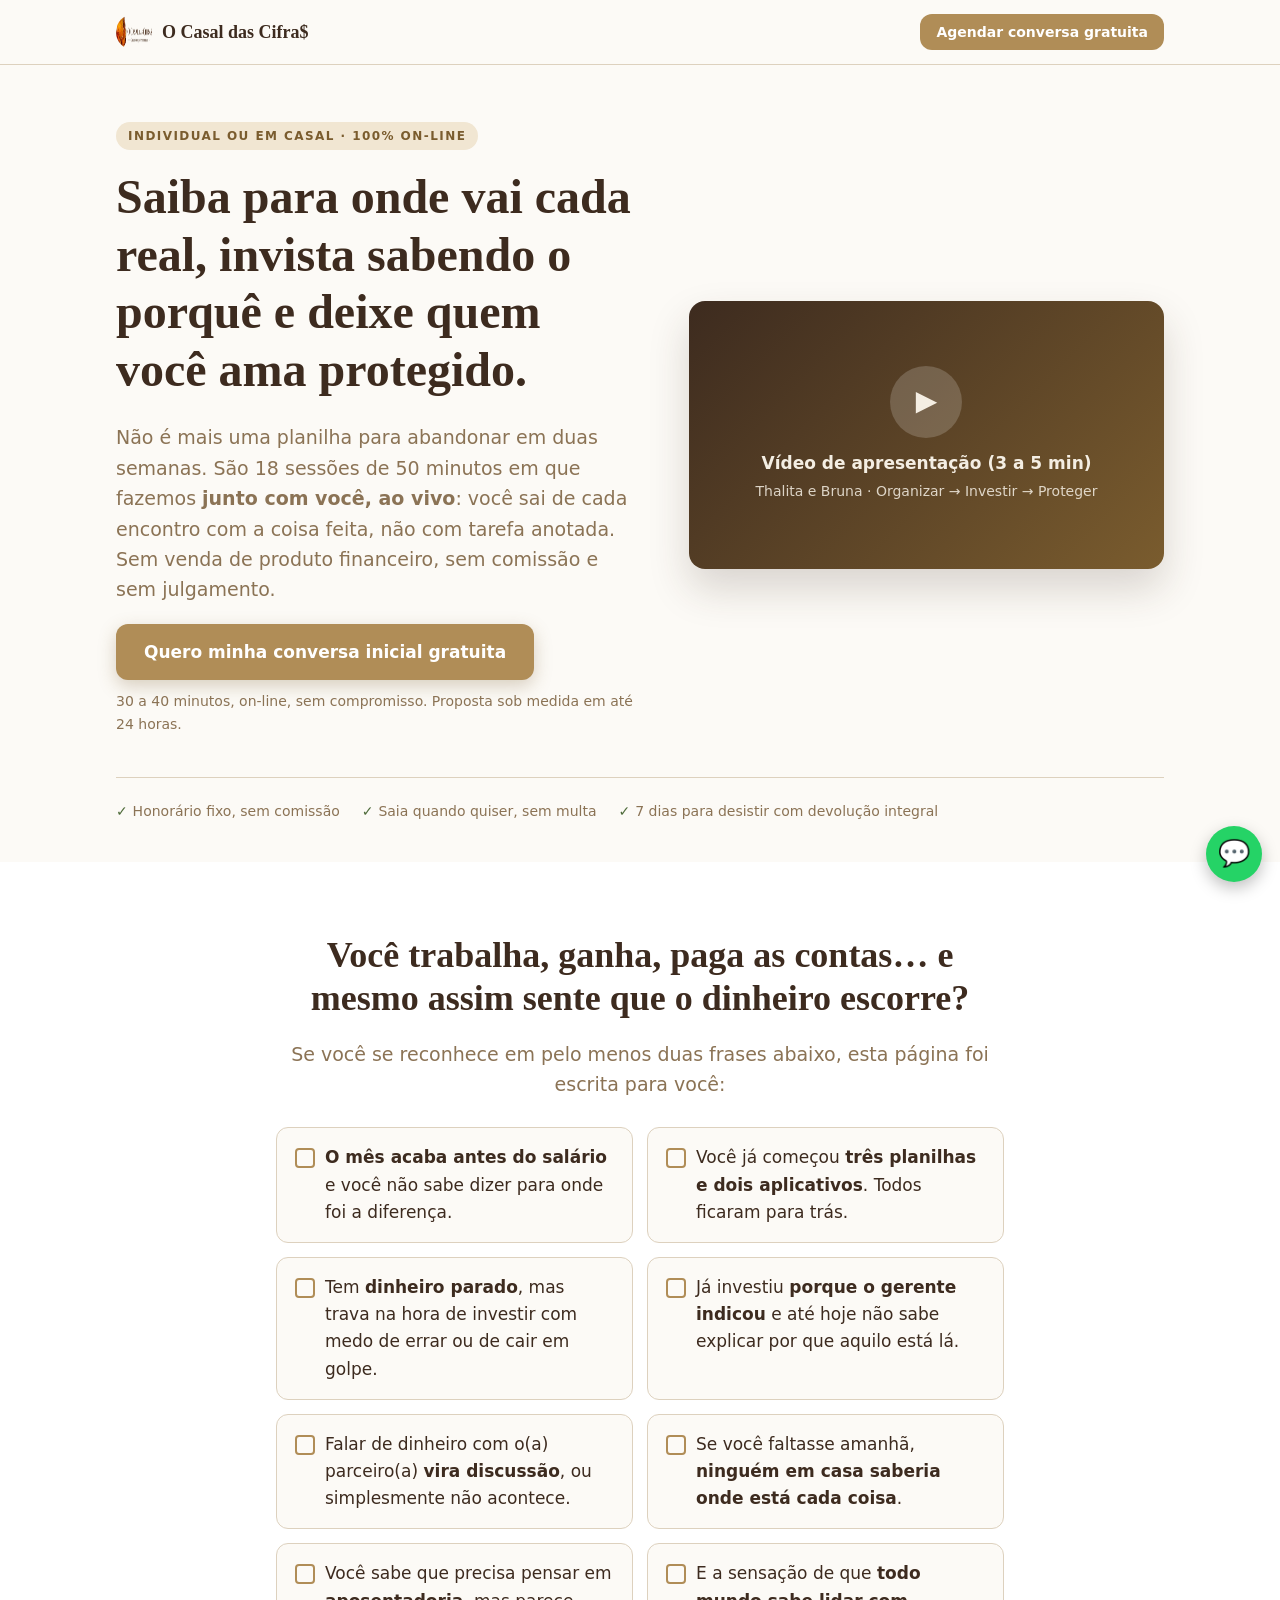
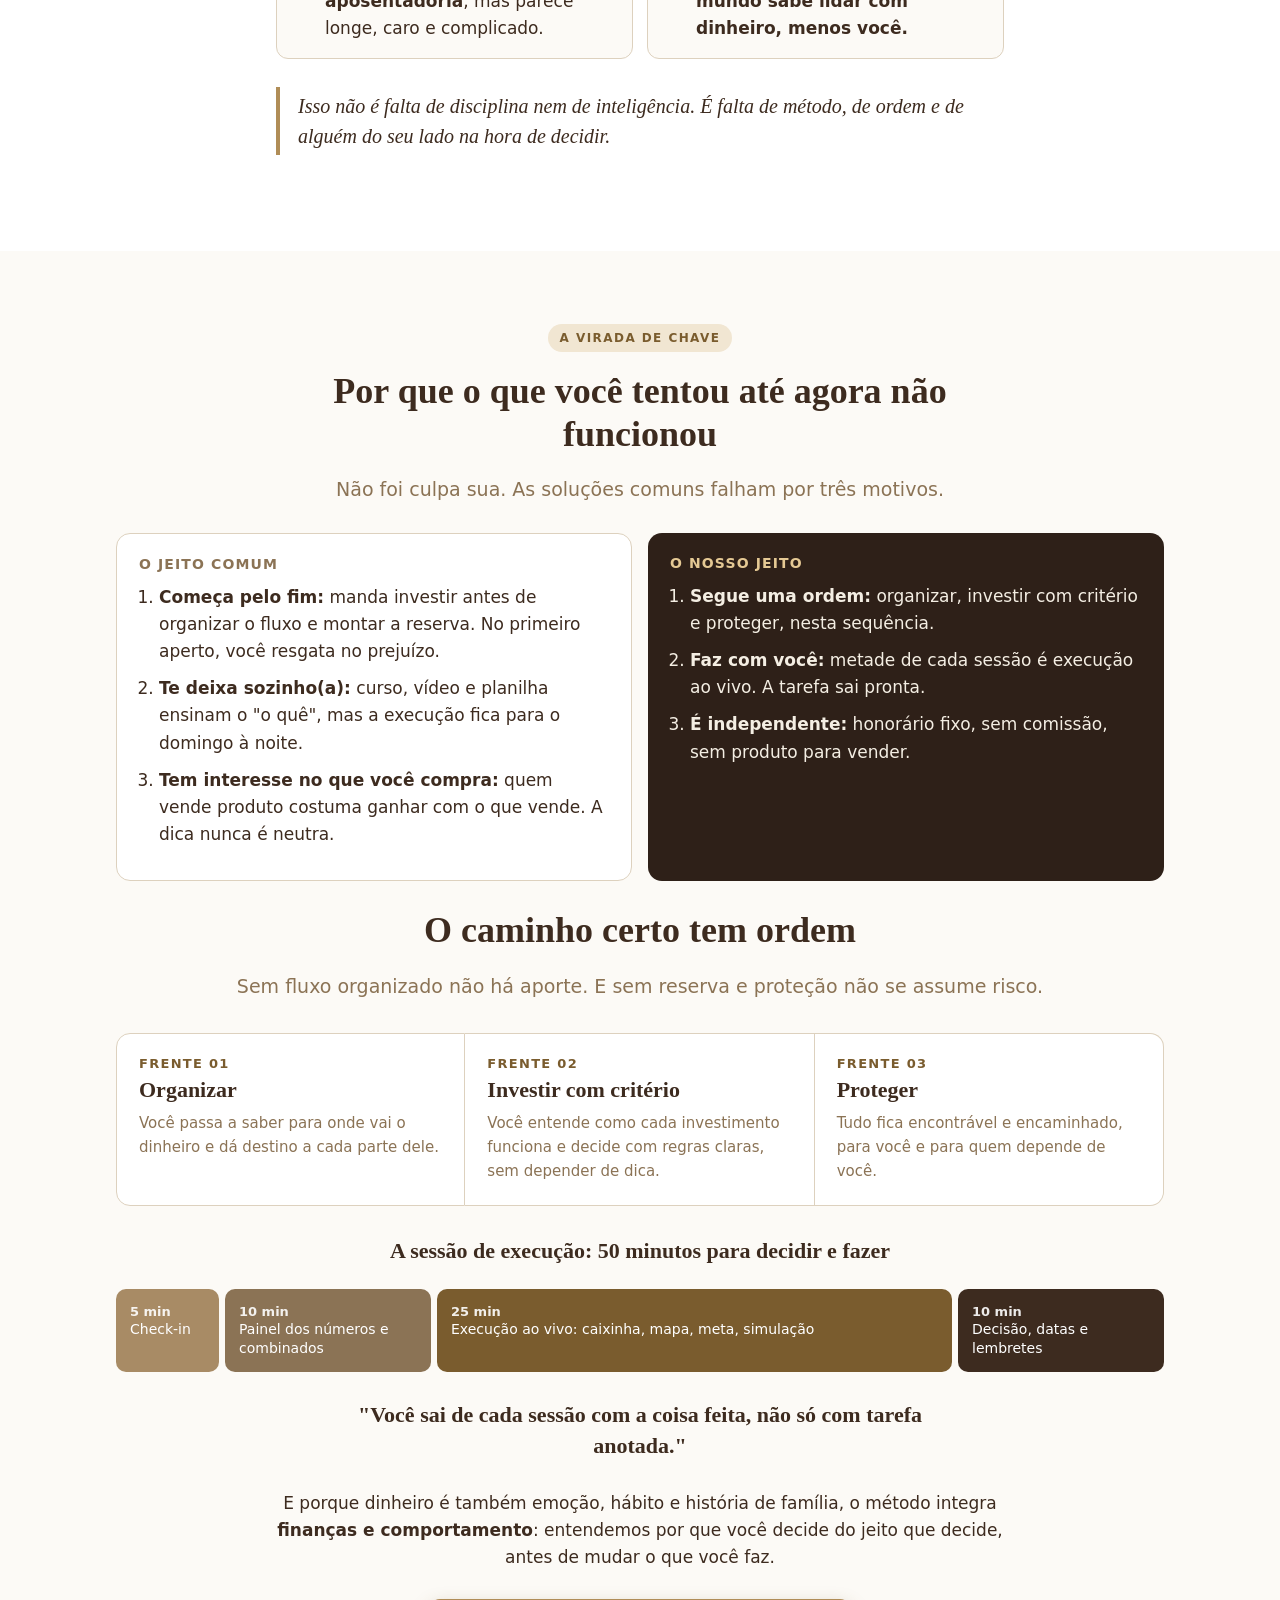
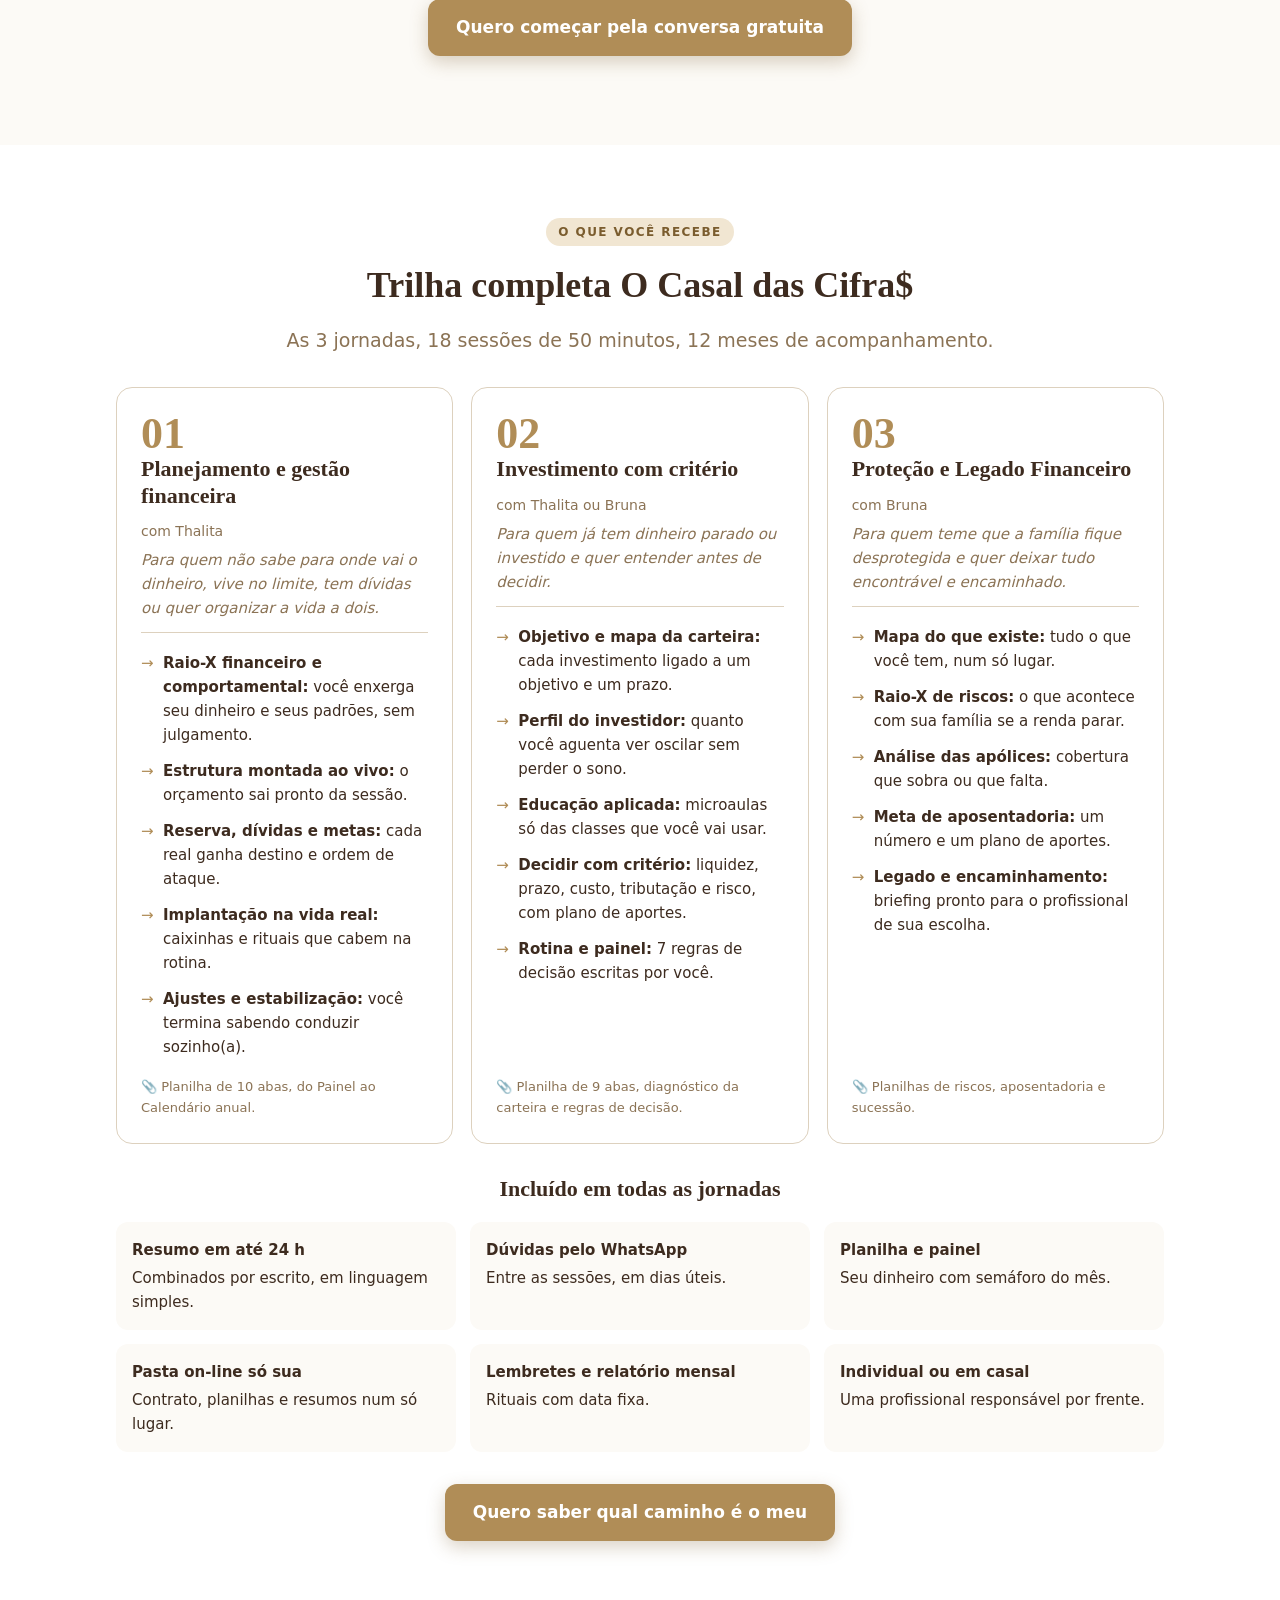
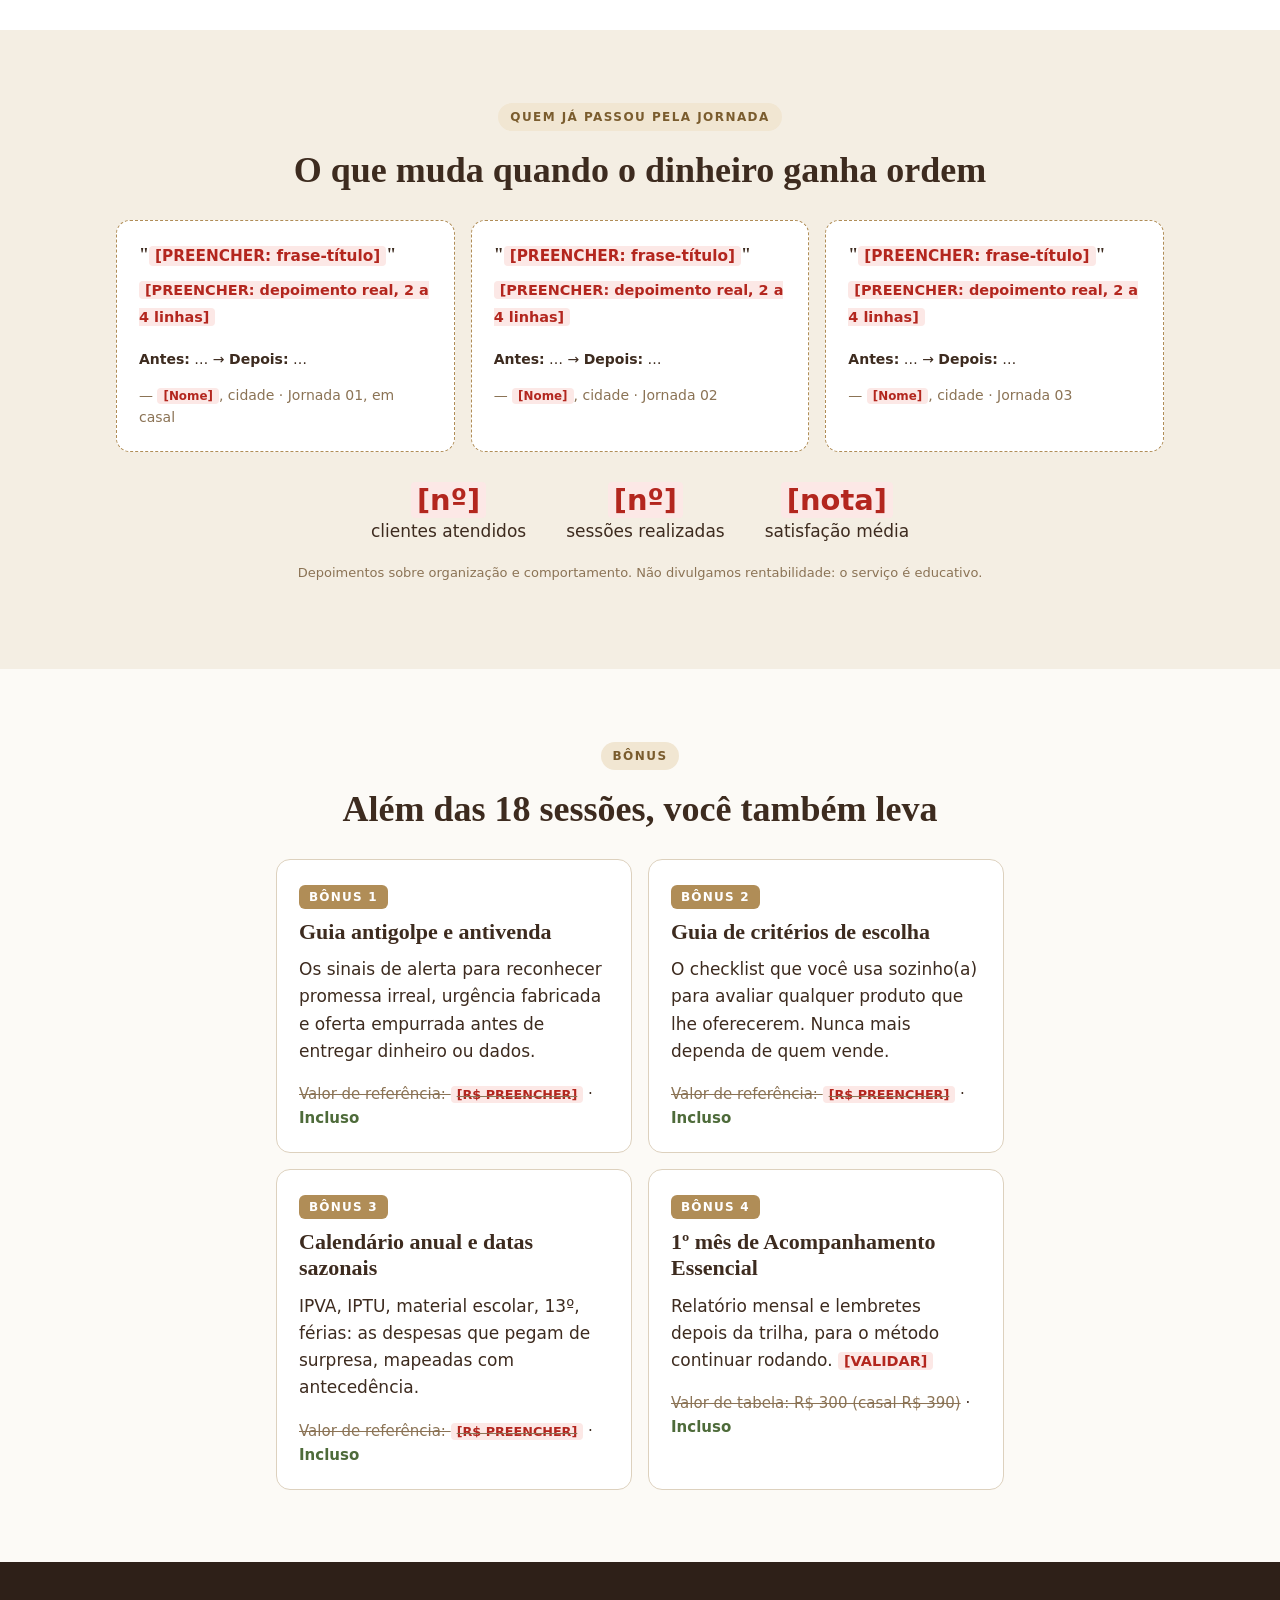
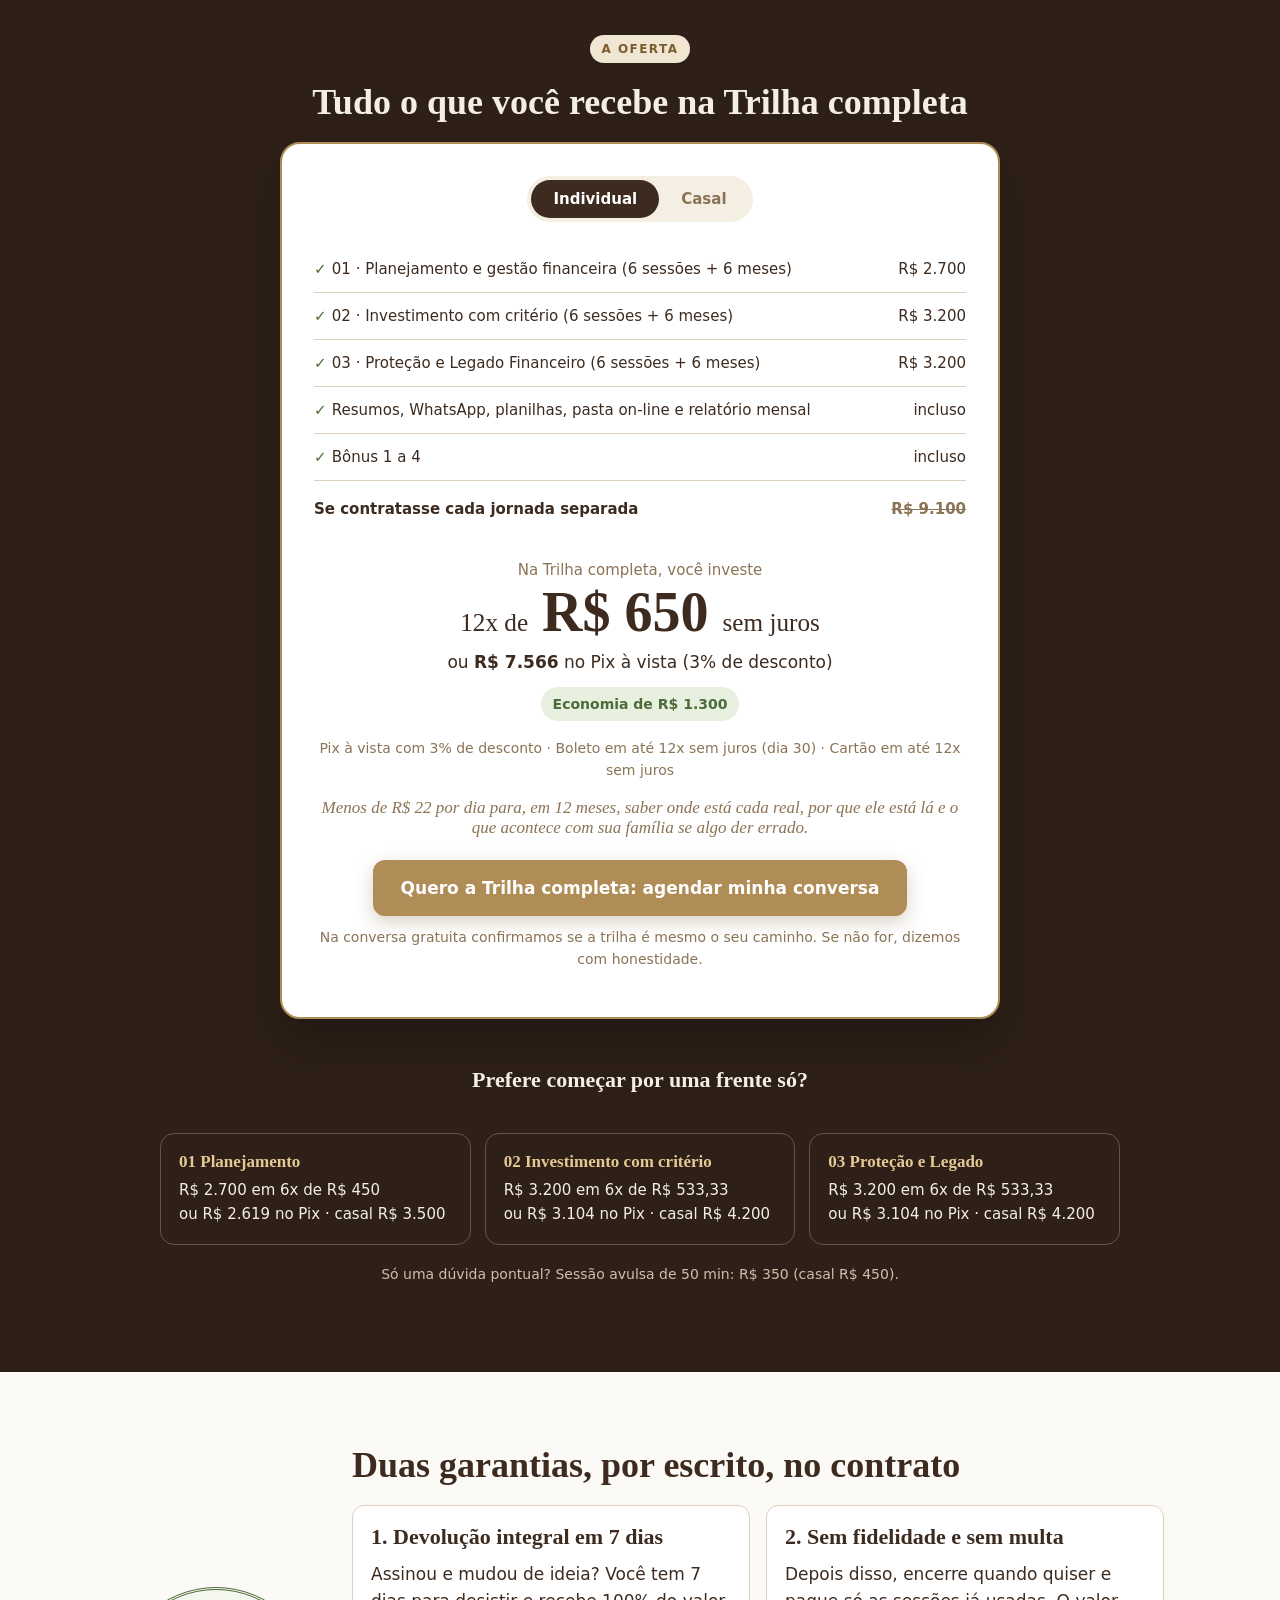
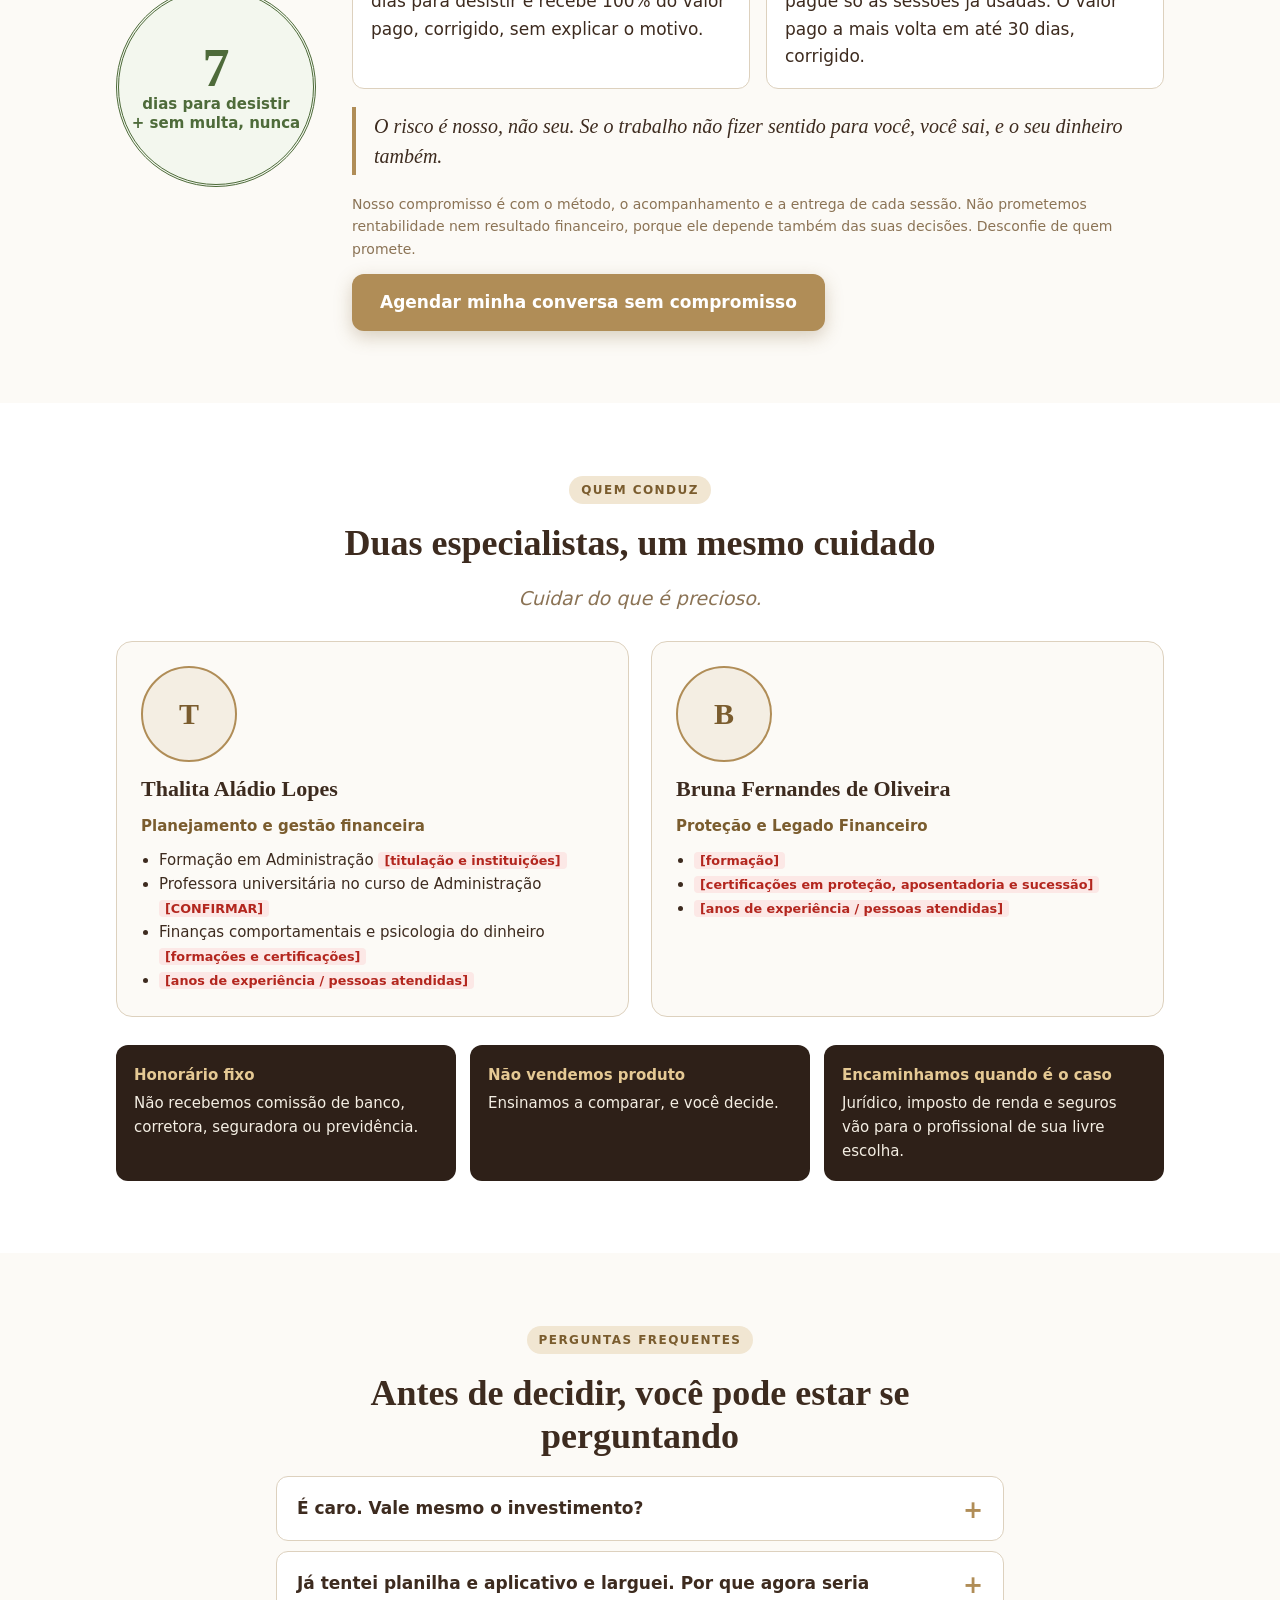
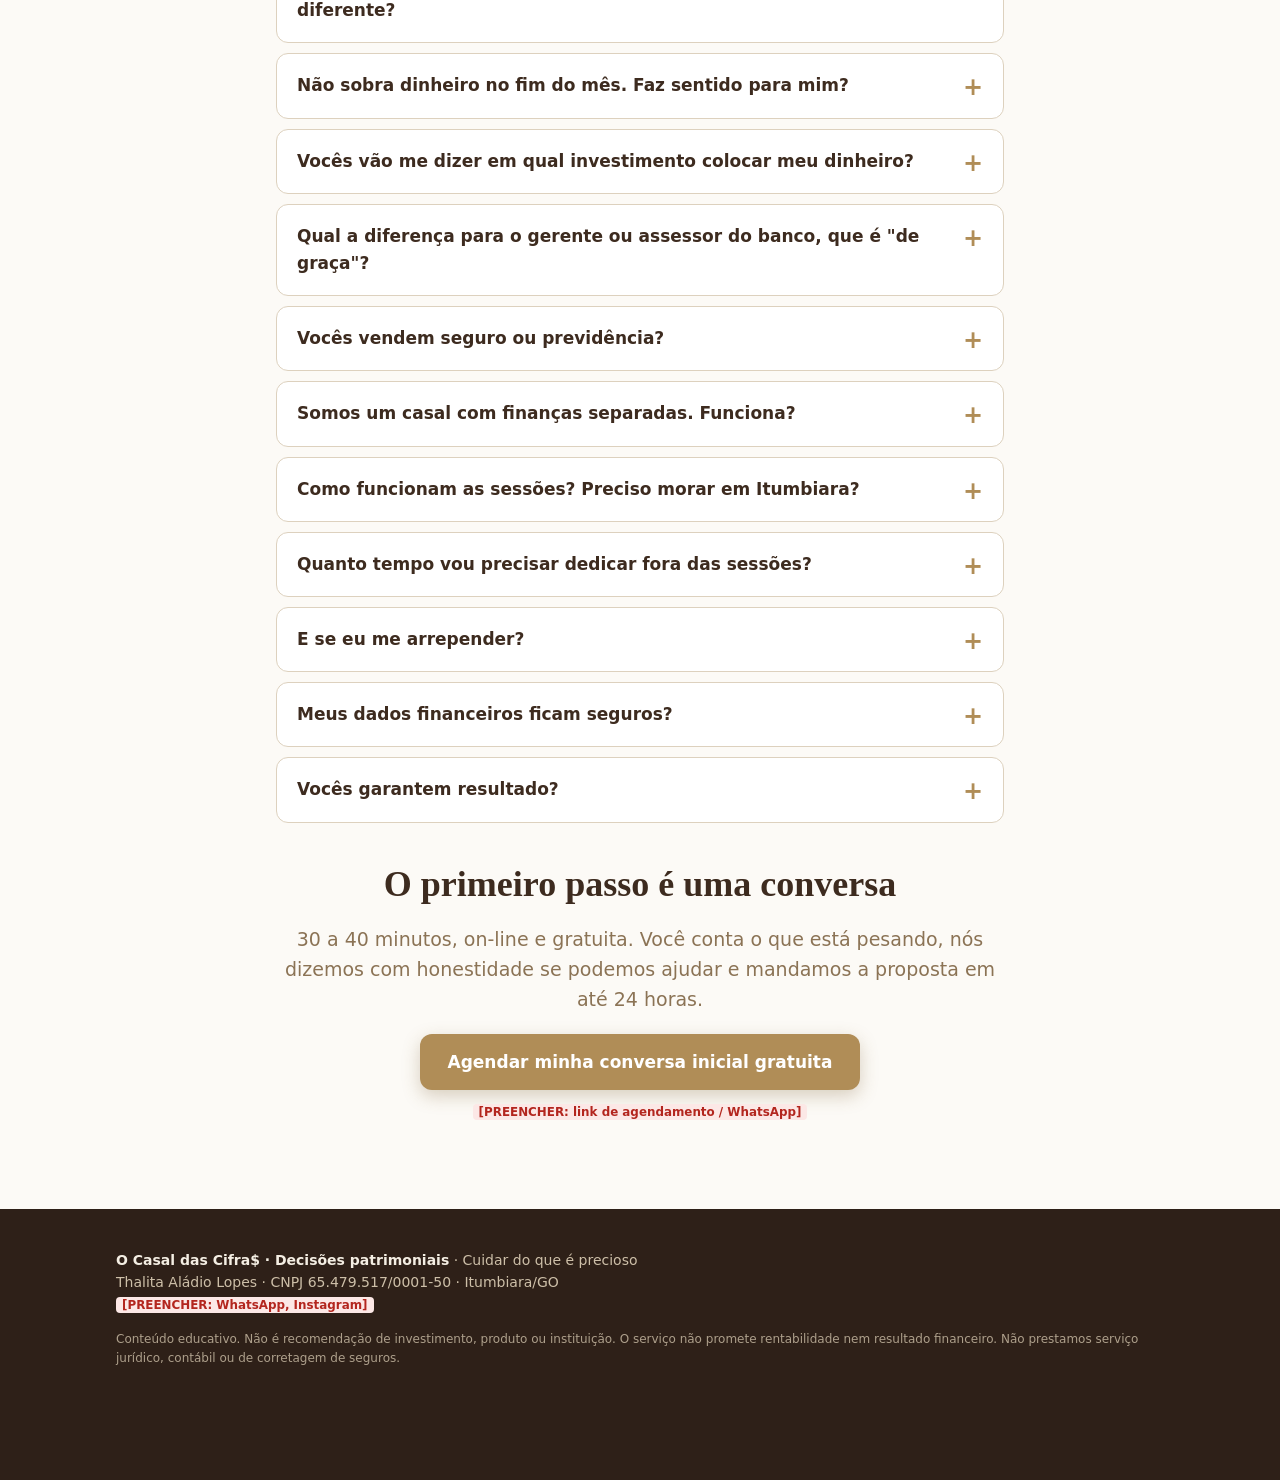
==== vendas/index.html @ 7e9bea19 "Adiciona página de vendas da Trilha completa e copy com indicações visuais Co-Authored-By: Claude Op" ====
<!doctype html>
<html lang="pt-BR">
<head>
<meta charset="utf-8">
<meta name="viewport" content="width=device-width,initial-scale=1">
<title>Trilha completa · O Casal das Cifra$</title>
<meta name="description" content="Organize, invista com critério e proteja quem você ama. 18 sessões ao vivo, honorário fixo, sem comissão e sem julgamento.">
<link rel="icon" href="../logo.webp">
<style>
:root{
  --bg:#FCFAF6;--bg2:#F4EEE3;--card:#FFFFFF;--ink:#3D2B1F;--muted:#8B7355;--line:#DDD1BE;
  --gold:#B08D57;--gold-ink:#7A5C2E;--dark:#2E2018;--dark-ink:#F4EEE3;--ok:#4E6B3A;--pend:#B3261E;
  --serif:Georgia,"Times New Roman",serif;--sans:system-ui,-apple-system,"Segoe UI",Roboto,sans-serif;
}
*{box-sizing:border-box}
html{scroll-behavior:smooth}
body{margin:0;background:var(--bg);color:var(--ink);font:17px/1.6 var(--sans);-webkit-font-smoothing:antialiased}
img{max-width:100%;display:block}
.wrap{max-width:1080px;margin:0 auto;padding:0 16px}
.narrow{max-width:760px;margin:0 auto}
h1,h2,h3,h4{font-family:var(--serif);line-height:1.2;margin:0 0 .5em;color:var(--ink)}
h1{font-size:clamp(30px,5vw,48px)}
h2{font-size:clamp(26px,3.6vw,36px)}
h3{font-size:22px}
p{margin:0 0 1em}
section{padding:72px 0}
.alt{background:var(--card)}
.tint{background:var(--bg2)}
.dark{background:var(--dark);color:var(--dark-ink)}
.dark h2,.dark h3{color:var(--dark-ink)}
.tag{display:inline-block;font:600 12px/1 var(--sans);letter-spacing:.12em;text-transform:uppercase;color:var(--gold-ink);background:#F1E6D2;padding:8px 12px;border-radius:999px;margin-bottom:18px}
.center{text-align:center}
.lead{font-size:19px;color:var(--muted)}
.pend{background:#FCE8E6;color:var(--pend);font:600 .85em var(--sans);padding:1px 6px;border-radius:4px;overflow-wrap:anywhere}
.btn{display:inline-block;background:var(--gold);color:#fff;text-decoration:none;font:700 17px/1.2 var(--sans);padding:18px 28px;border-radius:12px;box-shadow:0 6px 18px rgba(122,92,46,.28);transition:transform .15s,background .15s;text-align:center}
.btn:hover{background:var(--gold-ink);transform:translateY(-1px)}
.btn:focus-visible{outline:3px solid var(--ink);outline-offset:3px}
.micro{font-size:14px;color:var(--muted);margin-top:10px}
.dark .micro{color:#CDBFA8}
.offer .micro{color:var(--muted)}

/* topo */
.top{position:sticky;top:0;z-index:20;background:rgba(252,250,246,.94);backdrop-filter:blur(6px);border-bottom:1px solid var(--line)}
.top .wrap{display:flex;align-items:center;justify-content:space-between;height:64px}
.brand{display:flex;align-items:center;gap:10px;font:700 18px var(--serif);color:var(--ink);text-decoration:none}
.brand img{width:36px;height:36px;border-radius:50%}
.top .btn{padding:10px 16px;font-size:14px;box-shadow:none}

/* hero */
.hero{padding:56px 0 40px}
.hero-grid{display:grid;grid-template-columns:1.05fr .95fr;gap:48px;align-items:center}
.vsl{aspect-ratio:16/9;border-radius:16px;background:linear-gradient(135deg,#3D2B1F,#7A5C2E);display:grid;place-items:center;color:#F4EEE3;text-align:center;padding:16px;box-shadow:0 20px 40px rgba(61,43,31,.18)}
.vsl .play{width:72px;height:72px;border-radius:50%;background:rgba(255,255,255,.18);display:grid;place-items:center;margin:0 auto 12px;font-size:28px}
.trust{display:flex;flex-wrap:wrap;gap:10px 22px;margin-top:28px;padding-top:22px;border-top:1px solid var(--line);font-size:14px;color:var(--muted)}
.trust span::before{content:"✓ ";color:var(--ok);font-weight:700}

/* dor */
.pains{display:grid;grid-template-columns:repeat(2,1fr);gap:14px;margin:28px 0}
.pain{background:var(--bg);border:1px solid var(--line);border-radius:12px;padding:16px 18px 16px 48px;position:relative}
.pain::before{content:"";position:absolute;left:18px;top:20px;width:16px;height:16px;border:2px solid var(--gold);border-radius:4px}
.callout{font:italic 20px/1.5 var(--serif);border-left:4px solid var(--gold);padding:4px 0 4px 18px;margin:24px 0}

/* mecanismo */
.compare{display:grid;grid-template-columns:1fr 1fr;gap:16px;margin:28px 0}
.col{border-radius:14px;padding:22px}
.col.bad{background:var(--card);border:1px solid var(--line)}
.col.good{background:var(--dark);color:var(--dark-ink)}
.col h4{font:700 14px var(--sans);letter-spacing:.08em;text-transform:uppercase;margin-bottom:12px}
.col.bad h4{color:var(--muted)}.col.good h4{color:#E5C994}
.col ol{margin:0;padding-left:20px}.col li{margin-bottom:10px}
.flow{display:grid;grid-template-columns:repeat(3,1fr);gap:0;margin:32px 0;counter-reset:f}
.step{background:var(--card);border:1px solid var(--line);padding:22px;position:relative}
.step:first-child{border-radius:14px 0 0 14px}.step:last-child{border-radius:0 14px 14px 0}
.step+.step{border-left:none}
.step b{display:block;font:700 13px var(--sans);color:var(--gold-ink);letter-spacing:.1em}
.step h3{margin:6px 0 8px}
.step p{margin:0;font-size:15px;color:var(--muted)}
.timeline{display:grid;grid-template-columns:5fr 10fr 25fr 10fr;gap:6px;margin:24px 0 10px}
.tl{padding:14px;border-radius:10px;color:#fff;font-size:14px;line-height:1.35}
.tl b{display:block;font-size:13px;opacity:.9}
.tl:nth-child(1){background:#A88B65}.tl:nth-child(2){background:#8B7355}.tl:nth-child(3){background:#7A5C2E}.tl:nth-child(4){background:#3D2B1F}
.quote-big{font:700 22px/1.4 var(--serif);text-align:center;margin:28px auto;max-width:640px}

/* produto */
.jours{display:grid;grid-template-columns:repeat(3,1fr);gap:18px;margin:32px 0}
.jour{background:var(--card);border:1px solid var(--line);border-radius:16px;padding:24px;display:flex;flex-direction:column}
.jour .n{font:700 44px/1 var(--serif);color:var(--gold)}
.jour .who{font-size:14px;color:var(--muted);margin-bottom:6px}
.jour .for{font-size:15px;font-style:italic;color:var(--muted);border-bottom:1px solid var(--line);padding-bottom:12px;margin-bottom:12px}
.jour ul{margin:0;padding:0;list-style:none;font-size:15px}
.jour li{padding:6px 0 6px 22px;position:relative}
.jour li::before{content:"→";position:absolute;left:0;color:var(--gold)}
.jour .tool{margin-top:auto;padding-top:12px;font-size:13px;color:var(--muted)}
.incl{display:grid;grid-template-columns:repeat(3,1fr);gap:14px;margin-top:20px}
.inc{background:var(--bg);border-radius:12px;padding:16px;font-size:15px}
.inc b{display:block;margin-bottom:4px}

/* prova */
.tests{display:grid;grid-template-columns:repeat(3,1fr);gap:16px;margin:28px 0}
.test{background:var(--card);border-radius:14px;padding:22px;border:1px dashed var(--gold)}
.test h4{font:700 18px/1.35 var(--serif)}
.test .who{font-size:14px;color:var(--muted);margin-top:12px}
.stats{display:flex;justify-content:center;flex-wrap:wrap;gap:40px;margin-top:20px;text-align:center}
.stats b{display:block;font:700 34px var(--serif);color:var(--gold-ink)}
.note{font-size:13px;color:var(--muted);text-align:center;margin-top:18px}

/* bonus */
.bonus{display:grid;grid-template-columns:repeat(2,1fr);gap:16px;margin-top:28px}
.bn{background:var(--card);border:1px solid var(--line);border-radius:14px;padding:22px;position:relative;overflow:hidden}
.bn .rib{font:700 12px var(--sans);letter-spacing:.1em;color:#fff;background:var(--gold);display:inline-block;padding:5px 10px;border-radius:6px;margin-bottom:10px}
.bn .val{margin-top:12px;font-size:15px}
.bn s{color:var(--muted)}
.bn .free{color:var(--ok);font-weight:700}

/* oferta */
.offer{max-width:720px;margin:0 auto;background:var(--card);color:var(--ink);border:2px solid var(--gold);border-radius:20px;padding:32px;box-shadow:0 24px 50px rgba(0,0,0,.25)}
.toggle{display:flex;background:var(--bg2);border-radius:999px;padding:4px;width:max-content;margin:0 auto 24px}
.toggle button{border:0;background:transparent;font:600 15px var(--sans);color:var(--muted);padding:10px 22px;border-radius:999px;cursor:pointer}
.toggle button[aria-pressed="true"]{background:var(--ink);color:#fff}
.stack{width:100%;border-collapse:collapse;font-size:15px}
.stack td{padding:11px 0;border-bottom:1px solid var(--line);vertical-align:top}
.stack td:last-child{text-align:right;white-space:nowrap;padding-left:12px}
.stack td:first-child::before{content:"✓ ";color:var(--ok);font-weight:700}
.stack tr.sum td{border-bottom:none;font-weight:700;padding-top:16px}
.stack tr.sum td::before{content:""}
.stack s{color:var(--muted)}
.price{text-align:center;margin:26px 0 8px}
.price .lbl{font-size:15px;color:var(--muted)}
.price .big{font:700 clamp(40px,7vw,56px)/1.1 var(--serif);color:var(--ink)}
.price .big small{font-size:.45em;font-weight:400}
.price .pix{font-size:17px;margin-top:6px}
.save{display:inline-block;background:#E7EFDF;color:var(--ok);font-weight:700;font-size:14px;padding:6px 12px;border-radius:999px;margin-top:10px}
.pay{font-size:14px;color:var(--muted);text-align:center;margin:16px 0}
.reframe{font:italic 17px var(--serif);text-align:center;color:var(--muted);margin:16px 0 22px}
.minis{display:grid;grid-template-columns:repeat(3,1fr);gap:14px;max-width:960px;margin:40px auto 0}
.mini{border:1px solid rgba(244,238,227,.25);border-radius:14px;padding:18px;font-size:15px}
.mini b{display:block;font:700 17px var(--serif);margin-bottom:6px;color:#E5C994}

/* garantia */
.guar{display:grid;grid-template-columns:200px 1fr;gap:36px;align-items:center}
.seal{width:200px;height:200px;border-radius:50%;border:3px double var(--ok);display:grid;place-items:center;text-align:center;color:var(--ok);font:700 15px/1.3 var(--sans);background:#F3F7EE}
.seal b{display:block;font:700 54px/1 var(--serif)}
.g2{display:grid;grid-template-columns:1fr 1fr;gap:16px;margin:18px 0}
.g2 div{background:var(--card);border-radius:12px;padding:18px;border:1px solid var(--line)}

/* autoridade */
.experts{display:grid;grid-template-columns:1fr 1fr;gap:22px;margin-top:28px}
.ex{background:var(--bg);border-radius:16px;padding:24px;border:1px solid var(--line)}
.ph{width:96px;height:96px;border-radius:50%;background:var(--bg2);border:2px solid var(--gold);display:grid;place-items:center;font:700 30px var(--serif);color:var(--gold-ink);margin-bottom:14px}
.ex .role{color:var(--gold-ink);font-weight:600;font-size:15px;margin-bottom:10px}
.ex ul{padding-left:18px;margin:0;font-size:15px}
.indep{display:grid;grid-template-columns:repeat(3,1fr);gap:14px;margin-top:28px}
.indep div{background:var(--dark);color:var(--dark-ink);border-radius:12px;padding:18px;font-size:15px}
.indep b{display:block;color:#E5C994;margin-bottom:4px}

/* faq */
.faq details{background:var(--card);border:1px solid var(--line);border-radius:12px;margin-bottom:10px}
.faq summary{cursor:pointer;list-style:none;padding:18px 48px 18px 20px;font-weight:600;position:relative}
.faq summary::-webkit-details-marker{display:none}
.faq summary::after{content:"+";position:absolute;right:20px;top:14px;font-size:24px;color:var(--gold)}
.faq details[open] summary::after{content:"–"}
.faq details p{padding:0 20px 18px;margin:0;color:#5a4636}

footer{background:var(--dark);color:#CDBFA8;font-size:14px;padding:40px 0 100px}
footer b{color:var(--dark-ink)}
.disc{font-size:12px;opacity:.8;margin-top:14px}

/* barra fixa celular + whatsapp */
.mbar{display:none}
.wa{position:fixed;right:18px;bottom:18px;width:56px;height:56px;border-radius:50%;background:#25D366;color:#fff;display:grid;place-items:center;text-decoration:none;font-size:26px;box-shadow:0 6px 16px rgba(0,0,0,.25);z-index:30}

@media (max-width:880px){
  section{padding:56px 0}
  .hero-grid,.compare,.guar,.experts{grid-template-columns:1fr}
  .hero-grid{gap:28px}
  .pains,.bonus,.g2{grid-template-columns:1fr}
  .flow{grid-template-columns:1fr}
  .step:first-child{border-radius:14px 14px 0 0}.step:last-child{border-radius:0 0 14px 14px}
  .step+.step{border-left:1px solid var(--line);border-top:none}
  .timeline{grid-template-columns:1fr}
  .jours,.incl,.tests,.minis,.indep{grid-template-columns:1fr}
  .seal{margin:0 auto}
  .offer{padding:22px}
  .top .btn{display:none}
  .mbar{display:block;position:fixed;left:0;right:0;bottom:0;padding:10px 16px calc(10px + env(safe-area-inset-bottom));background:rgba(252,250,246,.97);border-top:1px solid var(--line);z-index:25;transform:translateY(110%);transition:transform .25s}
  .mbar.on{transform:none}
  .mbar .btn{display:block;padding:14px}
  .wa{bottom:84px}
}
</style>
</head>
<body>

<!-- ============ TOPO ============ -->
<header class="top">
  <div class="wrap">
    <a class="brand" href="#"><img src="../logo.webp" alt="">O Casal das Cifra$</a>
    <a class="btn" href="#agendar">Agendar conversa gratuita</a>
  </div>
</header>

<main>

<!-- ============ DOBRA 1 ============ -->
<section class="hero">
  <div class="wrap hero-grid">
    <div>
      <span class="tag">Individual ou em casal · 100% on-line</span>
      <h1>Saiba para onde vai cada real, invista sabendo o porquê e deixe quem você ama protegido.</h1>
      <p class="lead">Não é mais uma planilha para abandonar em duas semanas. São 18 sessões de 50 minutos em que fazemos <strong>junto com você, ao vivo</strong>: você sai de cada encontro com a coisa feita, não com tarefa anotada. Sem venda de produto financeiro, sem comissão e sem julgamento.</p>
      <a class="btn cta" href="#agendar">Quero minha conversa inicial gratuita</a>
      <p class="micro">30 a 40 minutos, on-line, sem compromisso. Proposta sob medida em até 24 horas.</p>
    </div>
    <!-- VSL: substituir este bloco pelo <iframe> do vídeo (YouTube/Vimeo, 16:9) -->
    <div class="vsl" role="img" aria-label="Espaço para o vídeo de apresentação">
      <div><div class="play">▶</div><strong>Vídeo de apresentação (3 a 5 min)</strong><br><span style="font-size:14px;opacity:.85">Thalita e Bruna · Organizar → Investir → Proteger</span></div>
    </div>
  </div>
  <div class="wrap"><div class="trust"><span>Honorário fixo, sem comissão</span><span>Saia quando quiser, sem multa</span><span>7 dias para desistir com devolução integral</span></div></div>
</section>

<!-- ============ DOR ============ -->
<section class="alt">
  <div class="wrap narrow">
    <h2 class="center">Você trabalha, ganha, paga as contas… e mesmo assim sente que o dinheiro escorre?</h2>
    <p class="center lead">Se você se reconhece em pelo menos duas frases abaixo, esta página foi escrita para você:</p>
    <div class="pains">
      <div class="pain"><strong>O mês acaba antes do salário</strong> e você não sabe dizer para onde foi a diferença.</div>
      <div class="pain">Você já começou <strong>três planilhas e dois aplicativos</strong>. Todos ficaram para trás.</div>
      <div class="pain">Tem <strong>dinheiro parado</strong>, mas trava na hora de investir com medo de errar ou de cair em golpe.</div>
      <div class="pain">Já investiu <strong>porque o gerente indicou</strong> e até hoje não sabe explicar por que aquilo está lá.</div>
      <div class="pain">Falar de dinheiro com o(a) parceiro(a) <strong>vira discussão</strong>, ou simplesmente não acontece.</div>
      <div class="pain">Se você faltasse amanhã, <strong>ninguém em casa saberia onde está cada coisa</strong>.</div>
      <div class="pain">Você sabe que precisa pensar em <strong>aposentadoria</strong>, mas parece longe, caro e complicado.</div>
      <div class="pain">E a sensação de que <strong>todo mundo sabe lidar com dinheiro, menos você.</strong></div>
    </div>
    <p class="callout">Isso não é falta de disciplina nem de inteligência. É falta de método, de ordem e de alguém do seu lado na hora de decidir.</p>
  </div>
</section>

<!-- ============ MECANISMO ============ -->
<section>
  <div class="wrap">
    <div class="narrow center">
      <span class="tag">A virada de chave</span>
      <h2>Por que o que você tentou até agora não funcionou</h2>
      <p class="lead">Não foi culpa sua. As soluções comuns falham por três motivos.</p>
    </div>
    <div class="compare">
      <div class="col bad">
        <h4>O jeito comum</h4>
        <ol>
          <li><strong>Começa pelo fim:</strong> manda investir antes de organizar o fluxo e montar a reserva. No primeiro aperto, você resgata no prejuízo.</li>
          <li><strong>Te deixa sozinho(a):</strong> curso, vídeo e planilha ensinam o "o quê", mas a execução fica para o domingo à noite.</li>
          <li><strong>Tem interesse no que você compra:</strong> quem vende produto costuma ganhar com o que vende. A dica nunca é neutra.</li>
        </ol>
      </div>
      <div class="col good">
        <h4>O nosso jeito</h4>
        <ol>
          <li><strong>Segue uma ordem:</strong> organizar, investir com critério e proteger, nesta sequência.</li>
          <li><strong>Faz com você:</strong> metade de cada sessão é execução ao vivo. A tarefa sai pronta.</li>
          <li><strong>É independente:</strong> honorário fixo, sem comissão, sem produto para vender.</li>
        </ol>
      </div>
    </div>

    <h2 class="center">O caminho certo tem ordem</h2>
    <p class="center lead">Sem fluxo organizado não há aporte. E sem reserva e proteção não se assume risco.</p>
    <div class="flow">
      <div class="step"><b>FRENTE 01</b><h3>Organizar</h3><p>Você passa a saber para onde vai o dinheiro e dá destino a cada parte dele.</p></div>
      <div class="step"><b>FRENTE 02</b><h3>Investir com critério</h3><p>Você entende como cada investimento funciona e decide com regras claras, sem depender de dica.</p></div>
      <div class="step"><b>FRENTE 03</b><h3>Proteger</h3><p>Tudo fica encontrável e encaminhado, para você e para quem depende de você.</p></div>
    </div>

    <h3 class="center">A sessão de execução: 50 minutos para decidir e fazer</h3>
    <div class="timeline">
      <div class="tl"><b>5 min</b>Check-in</div>
      <div class="tl"><b>10 min</b>Painel dos números e combinados</div>
      <div class="tl"><b>25 min</b>Execução ao vivo: caixinha, mapa, meta, simulação</div>
      <div class="tl"><b>10 min</b>Decisão, datas e lembretes</div>
    </div>
    <p class="quote-big">"Você sai de cada sessão com a coisa feita, não só com tarefa anotada."</p>
    <p class="center narrow">E porque dinheiro é também emoção, hábito e história de família, o método integra <strong>finanças e comportamento</strong>: entendemos por que você decide do jeito que decide, antes de mudar o que você faz.</p>
    <p class="center" style="margin-top:28px"><a class="btn cta" href="#agendar">Quero começar pela conversa gratuita</a></p>
  </div>
</section>

<!-- ============ PRODUTO ============ -->
<section class="alt">
  <div class="wrap">
    <div class="narrow center">
      <span class="tag">O que você recebe</span>
      <h2>Trilha completa O Casal das Cifra$</h2>
      <p class="lead">As 3 jornadas, 18 sessões de 50 minutos, 12 meses de acompanhamento.</p>
    </div>
    <div class="jours">
      <article class="jour">
        <div class="n">01</div><h3>Planejamento e gestão financeira</h3><div class="who">com Thalita</div>
        <div class="for">Para quem não sabe para onde vai o dinheiro, vive no limite, tem dívidas ou quer organizar a vida a dois.</div>
        <ul>
          <li><strong>Raio-X financeiro e comportamental:</strong> você enxerga seu dinheiro e seus padrões, sem julgamento.</li>
          <li><strong>Estrutura montada ao vivo:</strong> o orçamento sai pronto da sessão.</li>
          <li><strong>Reserva, dívidas e metas:</strong> cada real ganha destino e ordem de ataque.</li>
          <li><strong>Implantação na vida real:</strong> caixinhas e rituais que cabem na rotina.</li>
          <li><strong>Ajustes e estabilização:</strong> você termina sabendo conduzir sozinho(a).</li>
        </ul>
        <div class="tool">📎 Planilha de 10 abas, do Painel ao Calendário anual.</div>
      </article>
      <article class="jour">
        <div class="n">02</div><h3>Investimento com critério</h3><div class="who">com Thalita ou Bruna</div>
        <div class="for">Para quem já tem dinheiro parado ou investido e quer entender antes de decidir.</div>
        <ul>
          <li><strong>Objetivo e mapa da carteira:</strong> cada investimento ligado a um objetivo e um prazo.</li>
          <li><strong>Perfil do investidor:</strong> quanto você aguenta ver oscilar sem perder o sono.</li>
          <li><strong>Educação aplicada:</strong> microaulas só das classes que você vai usar.</li>
          <li><strong>Decidir com critério:</strong> liquidez, prazo, custo, tributação e risco, com plano de aportes.</li>
          <li><strong>Rotina e painel:</strong> 7 regras de decisão escritas por você.</li>
        </ul>
        <div class="tool">📎 Planilha de 9 abas, diagnóstico da carteira e regras de decisão.</div>
      </article>
      <article class="jour">
        <div class="n">03</div><h3>Proteção e Legado Financeiro</h3><div class="who">com Bruna</div>
        <div class="for">Para quem teme que a família fique desprotegida e quer deixar tudo encontrável e encaminhado.</div>
        <ul>
          <li><strong>Mapa do que existe:</strong> tudo o que você tem, num só lugar.</li>
          <li><strong>Raio-X de riscos:</strong> o que acontece com sua família se a renda parar.</li>
          <li><strong>Análise das apólices:</strong> cobertura que sobra ou que falta.</li>
          <li><strong>Meta de aposentadoria:</strong> um número e um plano de aportes.</li>
          <li><strong>Legado e encaminhamento:</strong> briefing pronto para o profissional de sua escolha.</li>
        </ul>
        <div class="tool">📎 Planilhas de riscos, aposentadoria e sucessão.</div>
      </article>
    </div>
    <h3 class="center">Incluído em todas as jornadas</h3>
    <div class="incl">
      <div class="inc"><b>Resumo em até 24 h</b>Combinados por escrito, em linguagem simples.</div>
      <div class="inc"><b>Dúvidas pelo WhatsApp</b>Entre as sessões, em dias úteis.</div>
      <div class="inc"><b>Planilha e painel</b>Seu dinheiro com semáforo do mês.</div>
      <div class="inc"><b>Pasta on-line só sua</b>Contrato, planilhas e resumos num só lugar.</div>
      <div class="inc"><b>Lembretes e relatório mensal</b>Rituais com data fixa.</div>
      <div class="inc"><b>Individual ou em casal</b>Uma profissional responsável por frente.</div>
    </div>
    <p class="center" style="margin-top:32px"><a class="btn cta" href="#agendar">Quero saber qual caminho é o meu</a></p>
  </div>
</section>

<!-- ============ PROVA SOCIAL ============ -->
<section class="tint">
  <div class="wrap">
    <div class="narrow center">
      <span class="tag">Quem já passou pela jornada</span>
      <h2>O que muda quando o dinheiro ganha ordem</h2>
    </div>
    <!-- Cada cartão: frase-título + depoimento real + antes→depois + nome/cidade/jornada. Só com autorização escrita. -->
    <div class="tests">
      <div class="test"><h4>"<span class="pend">[PREENCHER: frase-título]</span>"</h4><p><span class="pend">[PREENCHER: depoimento real, 2 a 4 linhas]</span></p><p style="font-size:14px"><strong>Antes:</strong> … → <strong>Depois:</strong> …</p><div class="who">— <span class="pend">[Nome]</span>, cidade · Jornada 01, em casal</div></div>
      <div class="test"><h4>"<span class="pend">[PREENCHER: frase-título]</span>"</h4><p><span class="pend">[PREENCHER: depoimento real, 2 a 4 linhas]</span></p><p style="font-size:14px"><strong>Antes:</strong> … → <strong>Depois:</strong> …</p><div class="who">— <span class="pend">[Nome]</span>, cidade · Jornada 02</div></div>
      <div class="test"><h4>"<span class="pend">[PREENCHER: frase-título]</span>"</h4><p><span class="pend">[PREENCHER: depoimento real, 2 a 4 linhas]</span></p><p style="font-size:14px"><strong>Antes:</strong> … → <strong>Depois:</strong> …</p><div class="who">— <span class="pend">[Nome]</span>, cidade · Jornada 03</div></div>
    </div>
    <div class="stats">
      <div><b><span class="pend">[nº]</span></b>clientes atendidos</div>
      <div><b><span class="pend">[nº]</span></b>sessões realizadas</div>
      <div><b><span class="pend">[nota]</span></b>satisfação média</div>
    </div>
    <p class="note">Depoimentos sobre organização e comportamento. Não divulgamos rentabilidade: o serviço é educativo.</p>
  </div>
</section>

<!-- ============ BÔNUS ============ -->
<section>
  <div class="wrap narrow">
    <div class="center"><span class="tag">Bônus</span><h2>Além das 18 sessões, você também leva</h2></div>
    <div class="bonus">
      <div class="bn"><span class="rib">BÔNUS 1</span><h3>Guia antigolpe e antivenda</h3><p>Os sinais de alerta para reconhecer promessa irreal, urgência fabricada e oferta empurrada antes de entregar dinheiro ou dados.</p><div class="val"><s>Valor de referência: <span class="pend">[R$ PREENCHER]</span></s> · <span class="free">Incluso</span></div></div>
      <div class="bn"><span class="rib">BÔNUS 2</span><h3>Guia de critérios de escolha</h3><p>O checklist que você usa sozinho(a) para avaliar qualquer produto que lhe oferecerem. Nunca mais dependa de quem vende.</p><div class="val"><s>Valor de referência: <span class="pend">[R$ PREENCHER]</span></s> · <span class="free">Incluso</span></div></div>
      <div class="bn"><span class="rib">BÔNUS 3</span><h3>Calendário anual e datas sazonais</h3><p>IPVA, IPTU, material escolar, 13º, férias: as despesas que pegam de surpresa, mapeadas com antecedência.</p><div class="val"><s>Valor de referência: <span class="pend">[R$ PREENCHER]</span></s> · <span class="free">Incluso</span></div></div>
      <div class="bn"><span class="rib">BÔNUS 4</span><h3>1º mês de Acompanhamento Essencial</h3><p>Relatório mensal e lembretes depois da trilha, para o método continuar rodando. <span class="pend">[VALIDAR]</span></p><div class="val"><s>Valor de tabela: R$ 300 (casal R$ 390)</s> · <span class="free">Incluso</span></div></div>
    </div>
  </div>
</section>

<!-- ============ OFERTA ============ -->
<section class="dark" id="oferta">
  <div class="wrap">
    <div class="narrow center"><span class="tag">A oferta</span><h2>Tudo o que você recebe na Trilha completa</h2></div>
    <div class="offer">
      <div class="toggle" role="group" aria-label="Modalidade">
        <button type="button" aria-pressed="true" data-m="ind">Individual</button>
        <button type="button" aria-pressed="false" data-m="cas">Casal</button>
      </div>
      <table class="stack">
        <tr><td>01 · Planejamento e gestão financeira (6 sessões + 6 meses)</td><td data-ind="R$ 2.700" data-cas="R$ 3.500">R$ 2.700</td></tr>
        <tr><td>02 · Investimento com critério (6 sessões + 6 meses)</td><td data-ind="R$ 3.200" data-cas="R$ 4.200">R$ 3.200</td></tr>
        <tr><td>03 · Proteção e Legado Financeiro (6 sessões + 6 meses)</td><td data-ind="R$ 3.200" data-cas="R$ 4.200">R$ 3.200</td></tr>
        <tr><td>Resumos, WhatsApp, planilhas, pasta on-line e relatório mensal</td><td>incluso</td></tr>
        <tr><td>Bônus 1 a 4</td><td>incluso</td></tr>
        <tr class="sum"><td>Se contratasse cada jornada separada</td><td><s data-ind="R$ 9.100" data-cas="R$ 11.900">R$ 9.100</s></td></tr>
      </table>
      <div class="price">
        <div class="lbl">Na Trilha completa, você investe</div>
        <div class="big"><small>12x de</small> <span data-ind="R$ 650" data-cas="R$ 841,67">R$ 650</span> <small>sem juros</small></div>
        <div class="pix">ou <strong data-ind="R$ 7.566" data-cas="R$ 9.797">R$ 7.566</strong> no Pix à vista (3% de desconto)</div>
        <span class="save" data-ind="Economia de R$ 1.300" data-cas="Economia de R$ 1.800">Economia de R$ 1.300</span>
      </div>
      <p class="pay">Pix à vista com 3% de desconto · Boleto em até 12x sem juros (dia 30) · Cartão em até 12x sem juros</p>
      <p class="reframe" data-ind="Menos de R$ 22 por dia para, em 12 meses, saber onde está cada real, por que ele está lá e o que acontece com sua família se algo der errado." data-cas="Menos de R$ 28 por dia, para os dois, para saberem onde está cada real, por que ele está lá e o que acontece com a família se algo der errado.">Menos de R$ 22 por dia para, em 12 meses, saber onde está cada real, por que ele está lá e o que acontece com sua família se algo der errado.</p>
      <p class="center" style="margin:0"><a class="btn cta" href="#agendar">Quero a Trilha completa: agendar minha conversa</a></p>
      <p class="micro center">Na conversa gratuita confirmamos se a trilha é mesmo o seu caminho. Se não for, dizemos com honestidade.</p>
    </div>
    <h3 class="center" style="margin-top:48px">Prefere começar por uma frente só?</h3>
    <div class="minis">
      <div class="mini"><b>01 Planejamento</b>R$ 2.700 em 6x de R$ 450<br>ou R$ 2.619 no Pix · casal R$ 3.500</div>
      <div class="mini"><b>02 Investimento com critério</b>R$ 3.200 em 6x de R$ 533,33<br>ou R$ 3.104 no Pix · casal R$ 4.200</div>
      <div class="mini"><b>03 Proteção e Legado</b>R$ 3.200 em 6x de R$ 533,33<br>ou R$ 3.104 no Pix · casal R$ 4.200</div>
    </div>
    <p class="micro center" style="margin-top:18px">Só uma dúvida pontual? Sessão avulsa de 50 min: R$ 350 (casal R$ 450).</p>
  </div>
</section>

<!-- ============ GARANTIA ============ -->
<section>
  <div class="wrap guar">
    <div class="seal"><div><b>7</b>dias para desistir<br>+ sem multa, nunca</div></div>
    <div>
      <h2>Duas garantias, por escrito, no contrato</h2>
      <div class="g2">
        <div><h3>1. Devolução integral em 7 dias</h3><p style="margin:0">Assinou e mudou de ideia? Você tem 7 dias para desistir e recebe 100% do valor pago, corrigido, sem explicar o motivo.</p></div>
        <div><h3>2. Sem fidelidade e sem multa</h3><p style="margin:0">Depois disso, encerre quando quiser e pague só as sessões já usadas. O valor pago a mais volta em até 30 dias, corrigido.</p></div>
      </div>
      <p class="callout" style="margin:18px 0">O risco é nosso, não seu. Se o trabalho não fizer sentido para você, você sai, e o seu dinheiro também.</p>
      <p class="micro">Nosso compromisso é com o método, o acompanhamento e a entrega de cada sessão. Não prometemos rentabilidade nem resultado financeiro, porque ele depende também das suas decisões. Desconfie de quem promete.</p>
      <a class="btn cta" href="#agendar">Agendar minha conversa sem compromisso</a>
    </div>
  </div>
</section>

<!-- ============ AUTORIDADE ============ -->
<section class="alt">
  <div class="wrap">
    <div class="narrow center"><span class="tag">Quem conduz</span><h2>Duas especialistas, um mesmo cuidado</h2><p class="lead"><em>Cuidar do que é precioso.</em></p></div>
    <div class="experts">
      <div class="ex">
        <div class="ph">T</div><!-- trocar pela foto -->
        <h3>Thalita Aládio Lopes</h3><div class="role">Planejamento e gestão financeira</div>
        <ul>
          <li>Formação em Administração <span class="pend">[titulação e instituições]</span></li>
          <li>Professora universitária no curso de Administração <span class="pend">[CONFIRMAR]</span></li>
          <li>Finanças comportamentais e psicologia do dinheiro <span class="pend">[formações e certificações]</span></li>
          <li><span class="pend">[anos de experiência / pessoas atendidas]</span></li>
        </ul>
      </div>
      <div class="ex">
        <div class="ph">B</div><!-- trocar pela foto -->
        <h3>Bruna Fernandes de Oliveira</h3><div class="role">Proteção e Legado Financeiro</div>
        <ul>
          <li><span class="pend">[formação]</span></li>
          <li><span class="pend">[certificações em proteção, aposentadoria e sucessão]</span></li>
          <li><span class="pend">[anos de experiência / pessoas atendidas]</span></li>
        </ul>
      </div>
    </div>
    <div class="indep">
      <div><b>Honorário fixo</b>Não recebemos comissão de banco, corretora, seguradora ou previdência.</div>
      <div><b>Não vendemos produto</b>Ensinamos a comparar, e você decide.</div>
      <div><b>Encaminhamos quando é o caso</b>Jurídico, imposto de renda e seguros vão para o profissional de sua livre escolha.</div>
    </div>
  </div>
</section>

<!-- ============ FAQ ============ -->
<section class="faq">
  <div class="wrap narrow">
    <div class="center"><span class="tag">Perguntas frequentes</span><h2>Antes de decidir, você pode estar se perguntando</h2></div>
    <details><summary>É caro. Vale mesmo o investimento?</summary><p>Compare com o custo de continuar como está: juros de cartão, dinheiro parado perdendo para a inflação, seguro que não cobre o que precisa, decisões tomadas no susto. A trilha sai por 12x de R$ 650, sem juros, e você pode começar por uma frente só, a partir de 6x de R$ 450.</p></details>
    <details><summary>Já tentei planilha e aplicativo e larguei. Por que agora seria diferente?</summary><p>Porque você não vai fazer sozinho(a). Em cada sessão, 25 dos 50 minutos são de execução ao vivo: o orçamento, a caixinha e a simulação saem prontos. Entre as sessões, você tem lembretes, resumo por escrito e WhatsApp.</p></details>
    <details><summary>Não sobra dinheiro no fim do mês. Faz sentido para mim?</summary><p>É exatamente o melhor momento. A jornada 01 começa pelo raio-X do fluxo e pela ordem de ataque às dívidas. Investir vem depois, quando houver reserva.</p></details>
    <details><summary>Vocês vão me dizer em qual investimento colocar meu dinheiro?</summary><p>Não. Não indicamos ativo, instituição ou corretora, e não fazemos gestão de carteira. Ensinamos como cada investimento funciona e como comparar, para que você decida com critério e saiba explicar por que investe onde investe.</p></details>
    <details><summary>Qual a diferença para o gerente ou assessor do banco, que é "de graça"?</summary><p>Quem vende produto é, em geral, remunerado pelo que vende. Nós recebemos honorário fixo e não ganhamos nada com a sua escolha. Nossa única lealdade é com o seu objetivo.</p></details>
    <details><summary>Vocês vendem seguro ou previdência?</summary><p>Não. Calculamos de quanta cobertura você precisa e qual é a sua meta de aposentadoria. A contratação, se fizer sentido, é com o corretor de sua escolha.</p></details>
    <details><summary>Somos um casal com finanças separadas. Funciona?</summary><p>Funciona. Logo no início entendemos se as finanças são conjuntas, separadas ou mistas, e o plano respeita esse arranjo. O objetivo é decidir juntos o que é comum, não misturar tudo.</p></details>
    <details><summary>Como funcionam as sessões? Preciso morar em Itumbiara?</summary><p>As sessões são on-line, de 50 minutos, com a mesma profissional em cada frente. Você pode remarcar sem custo com 24 horas de antecedência.</p></details>
    <details><summary>Quanto tempo vou precisar dedicar fora das sessões?</summary><p>Pouco: enviar os documentos pedidos em até 5 dias úteis e cumprir os combinados de cada encontro, que já saem definidos com data.</p></details>
    <details><summary>E se eu me arrepender?</summary><p>Você tem 7 dias para desistir com devolução integral e, depois disso, pode encerrar quando quiser, pagando só as sessões usadas. Sem multa.</p></details>
    <details><summary>Meus dados financeiros ficam seguros?</summary><p>Sim. Pedimos só o necessário, nunca senha de banco, e seguimos a LGPD por contrato: pasta privada por cliente, sigilo e direito de pedir a eliminação dos documentos.</p></details>
    <details><summary>Vocês garantem resultado?</summary><p>Garantimos método, acompanhamento e entrega de cada sessão. O resultado financeiro depende também das suas decisões, e quem promete rentabilidade merece desconfiança. Isso, aliás, está no nosso Guia antigolpe.</p></details>
    <div class="center" id="agendar" style="margin-top:40px;scroll-margin-top:90px">
      <h2>O primeiro passo é uma conversa</h2>
      <p class="lead">30 a 40 minutos, on-line e gratuita. Você conta o que está pesando, nós dizemos com honestidade se podemos ajudar e mandamos a proposta em até 24 horas.</p>
      <!-- Trocar href pelo link de agendamento ou pelo WhatsApp: https://wa.me/55DDDNUMERO?text=... -->
      <a class="btn" href="#" data-link="agendamento">Agendar minha conversa inicial gratuita</a>
      <p class="micro"><span class="pend">[PREENCHER: link de agendamento / WhatsApp]</span></p>
    </div>
  </div>
</section>

</main>

<footer>
  <div class="wrap">
    <b>O Casal das Cifra$ · Decisões patrimoniais</b> · Cuidar do que é precioso<br>
    Thalita Aládio Lopes · CNPJ 65.479.517/0001-50 · Itumbiara/GO<br>
    <span class="pend">[PREENCHER: WhatsApp, Instagram]</span>
    <p class="disc">Conteúdo educativo. Não é recomendação de investimento, produto ou instituição. O serviço não promete rentabilidade nem resultado financeiro. Não prestamos serviço jurídico, contábil ou de corretagem de seguros.</p>
  </div>
</footer>

<div class="mbar" id="mbar"><a class="btn" href="#agendar">Agendar conversa gratuita</a></div>
<a class="wa" href="#agendar" aria-label="Falar no WhatsApp" data-link="whatsapp">💬</a>

<script>
// Alternador Individual | Casal
document.querySelectorAll('.toggle button').forEach(function(b){
  b.addEventListener('click',function(){
    var m=b.dataset.m;
    document.querySelectorAll('.toggle button').forEach(function(x){x.setAttribute('aria-pressed',x===b)});
    document.querySelectorAll('[data-'+m+']').forEach(function(el){el.textContent=el.dataset[m]});
  });
});
// Barra fixa no celular depois da dobra 1
var hero=document.querySelector('.hero'),bar=document.getElementById('mbar');
if('IntersectionObserver' in window){
  new IntersectionObserver(function(e){bar.classList.toggle('on',!e[0].isIntersecting)}).observe(hero);
}
</script>
</body>
</html>
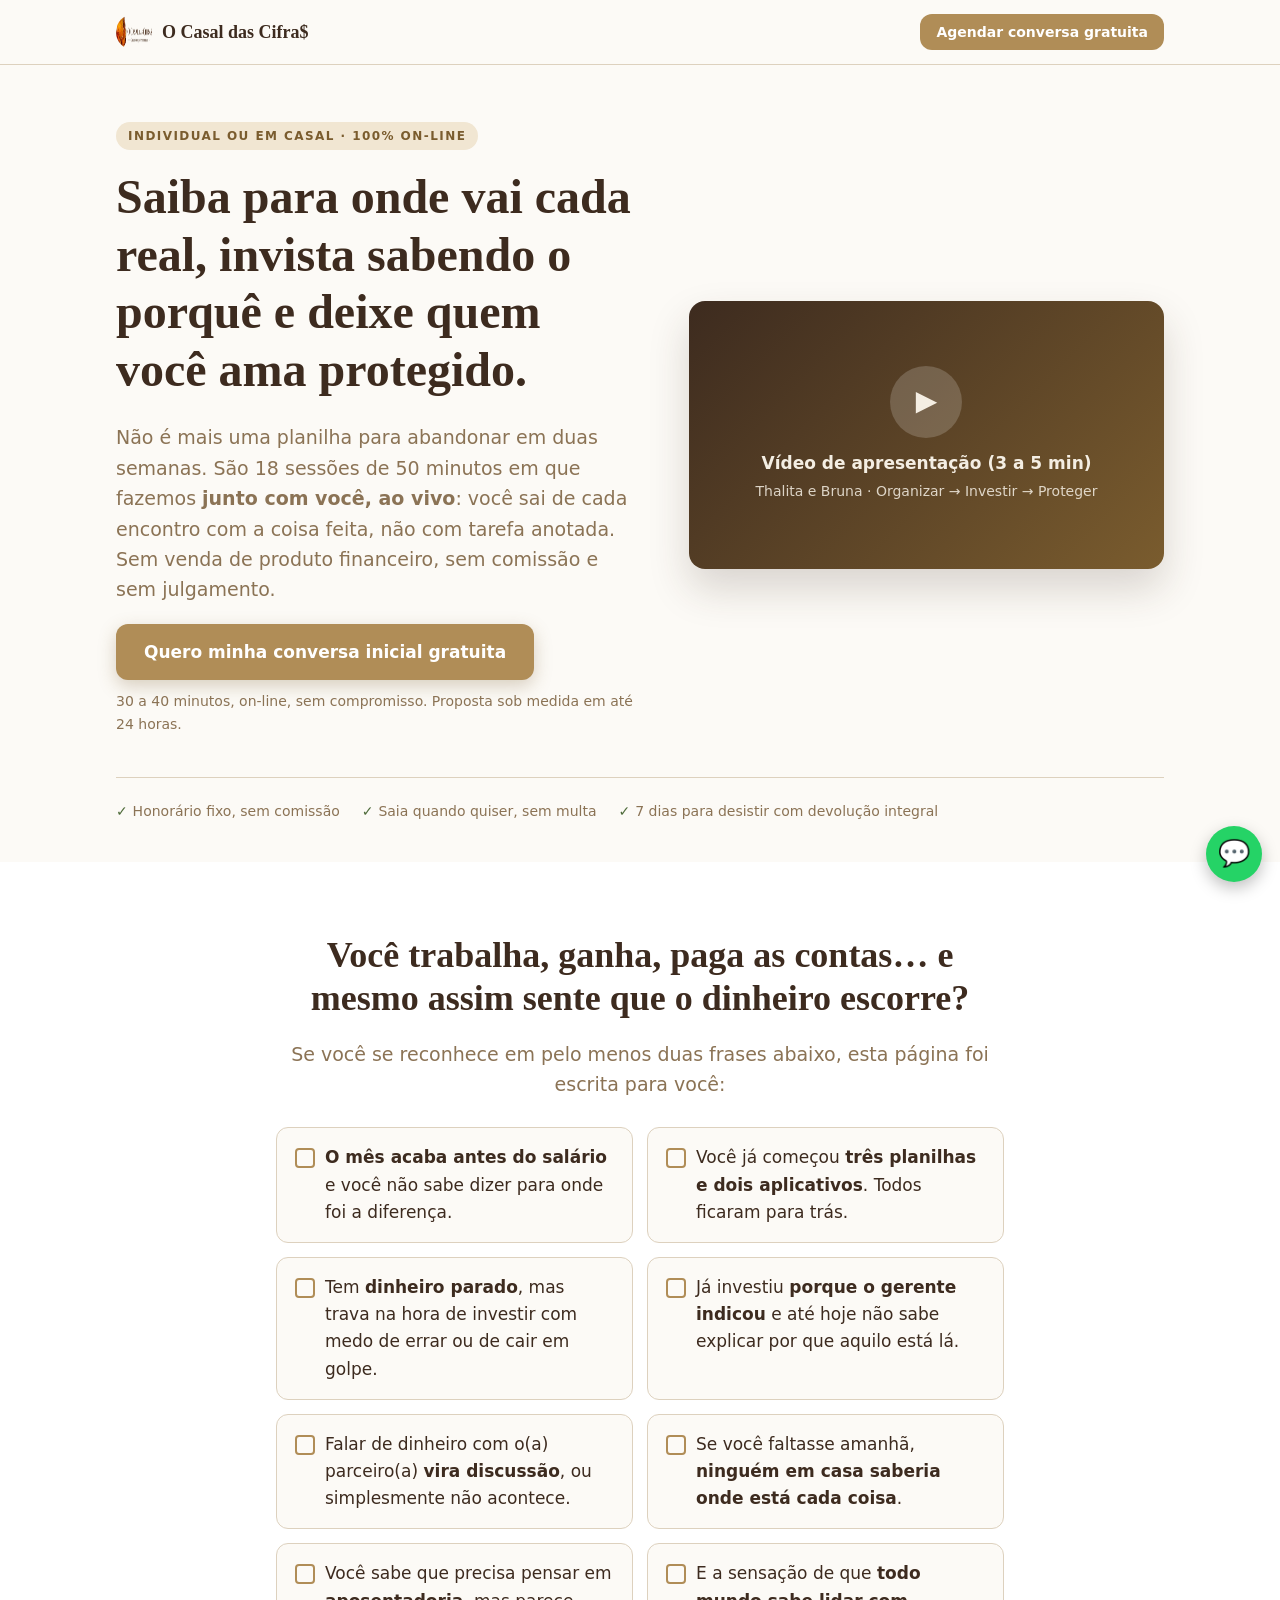
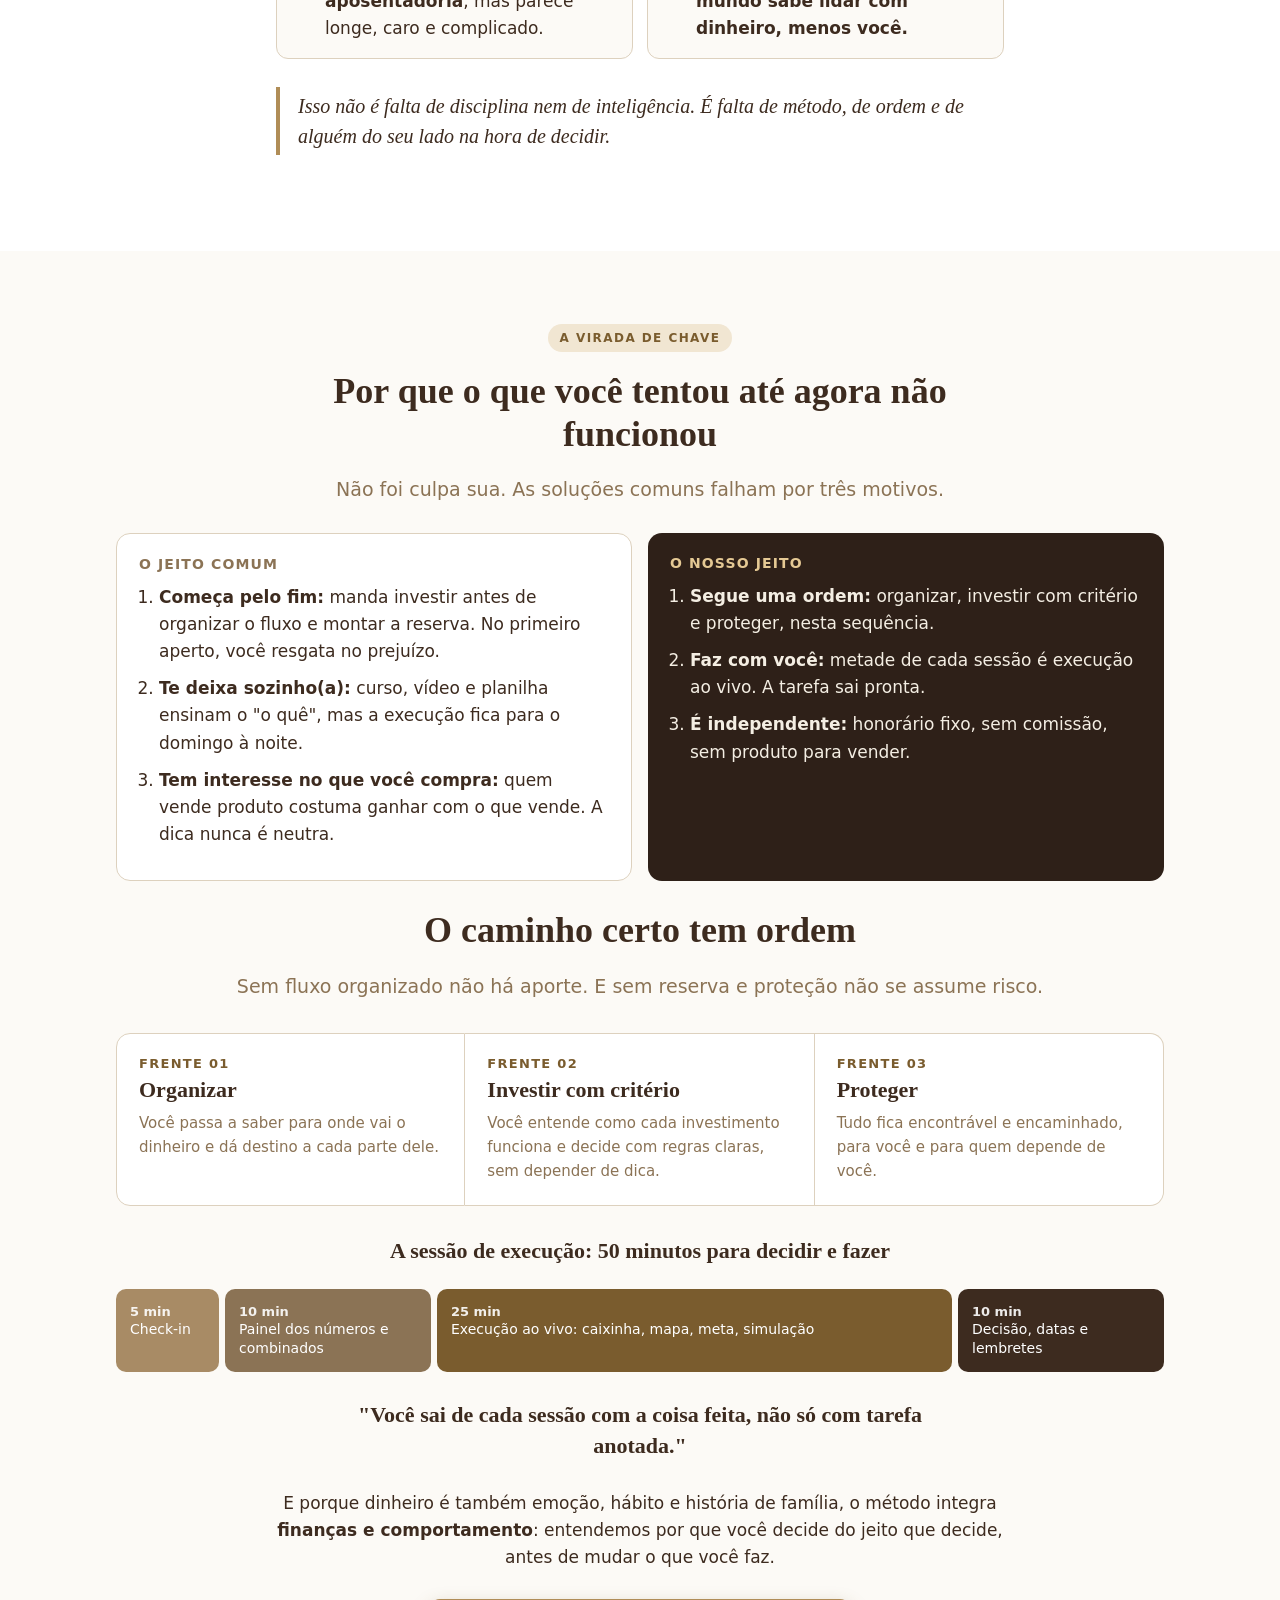
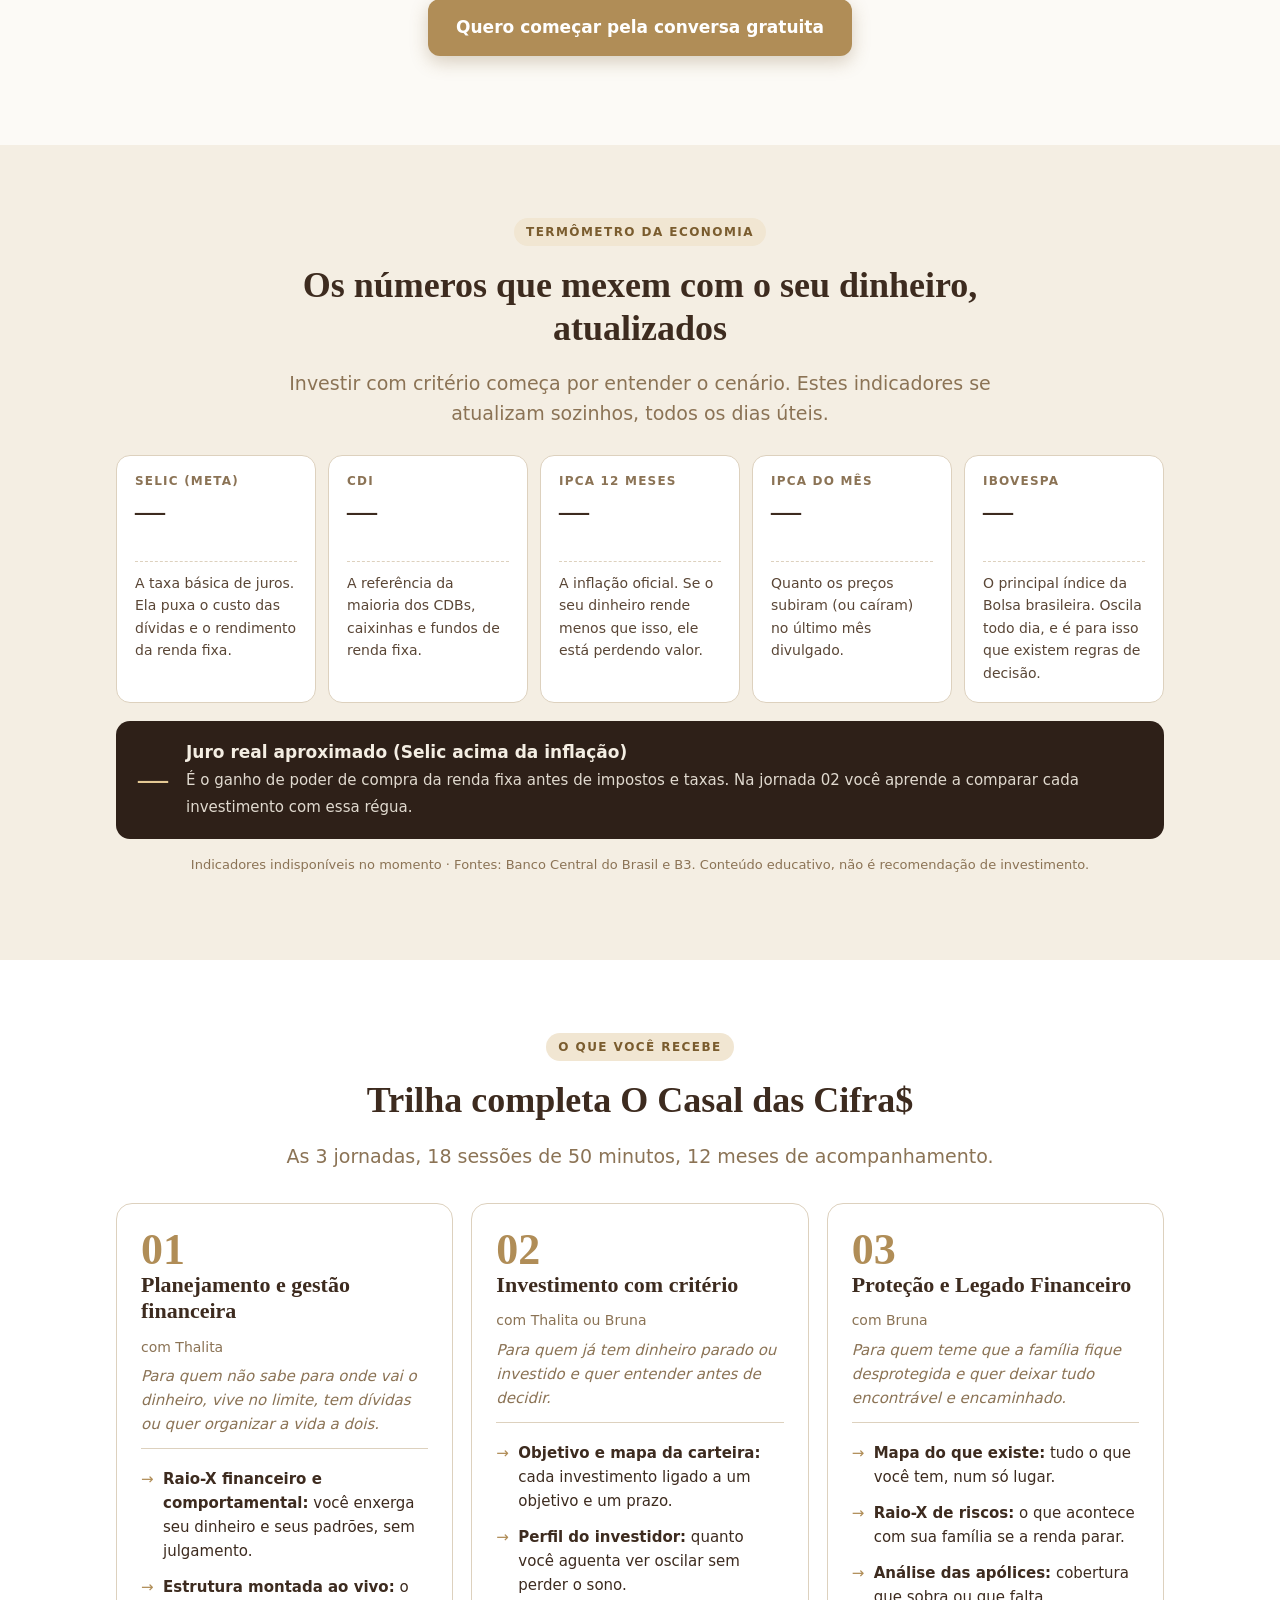
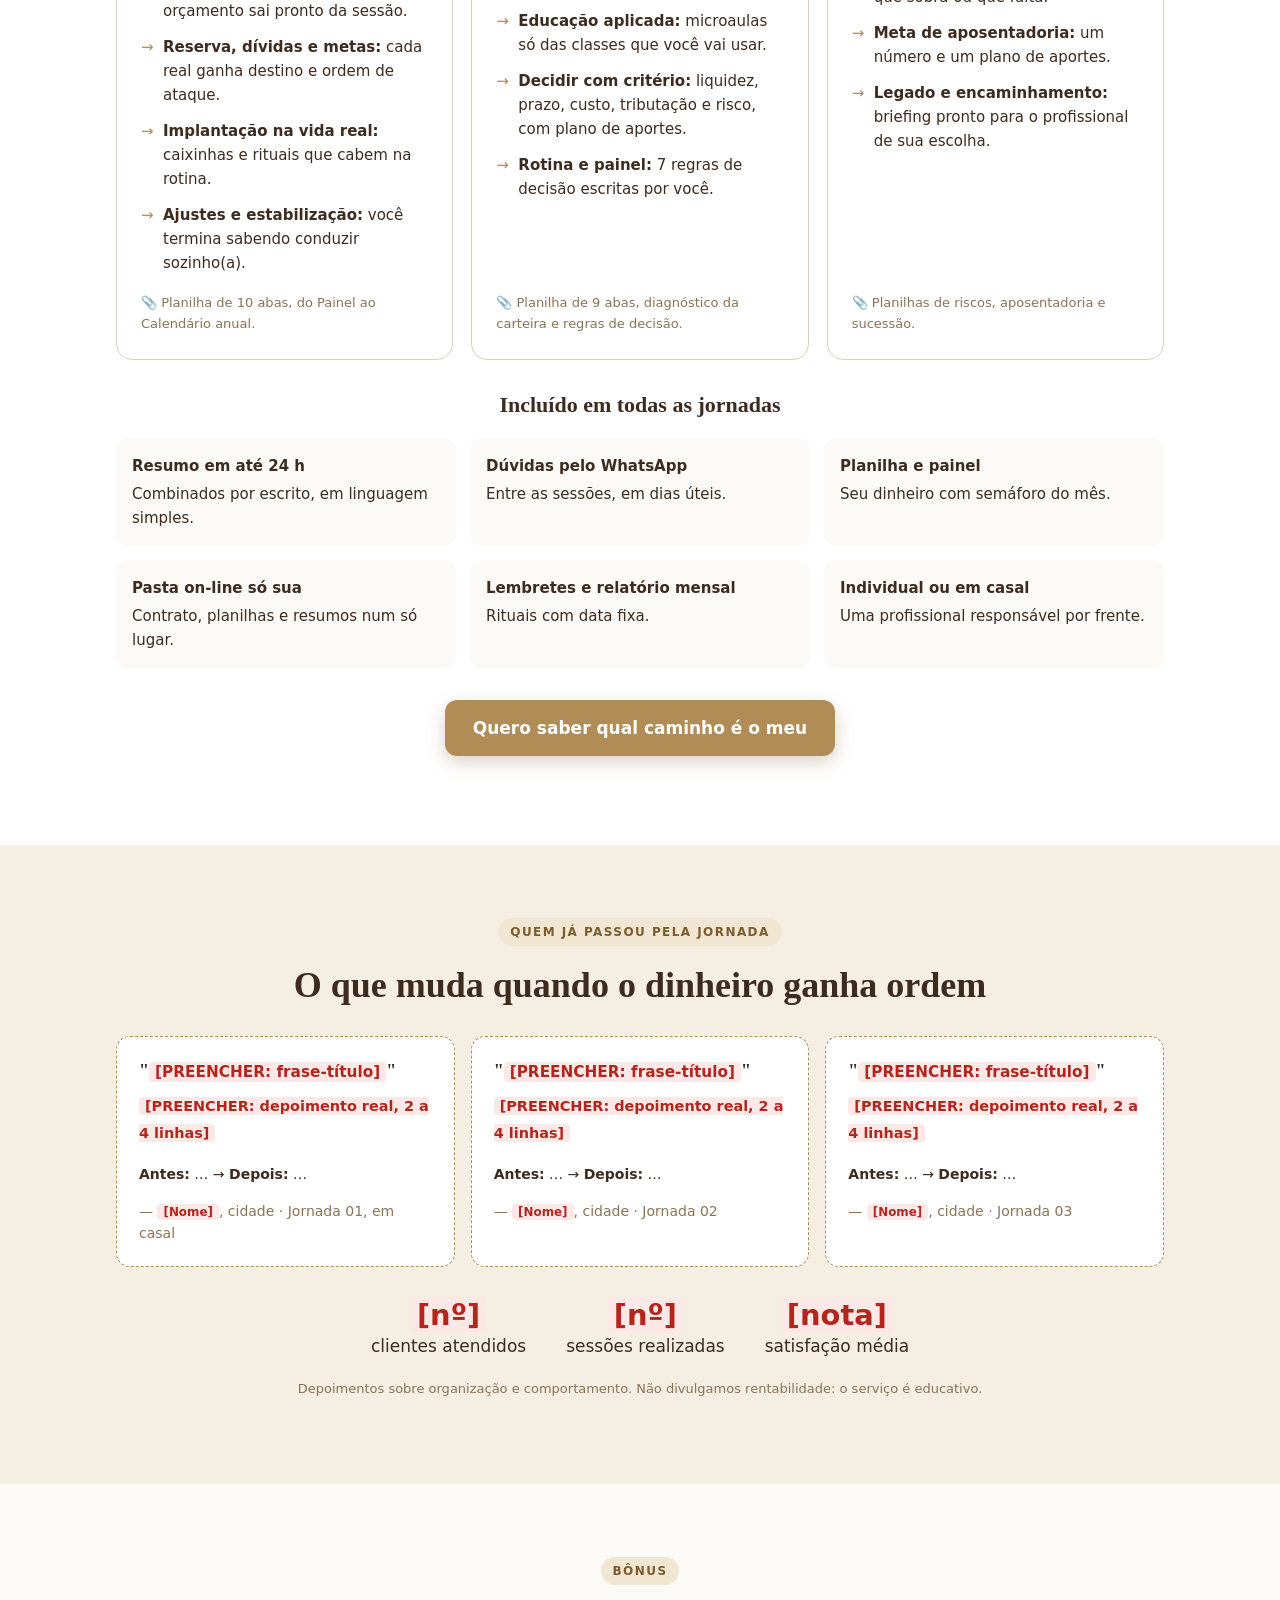
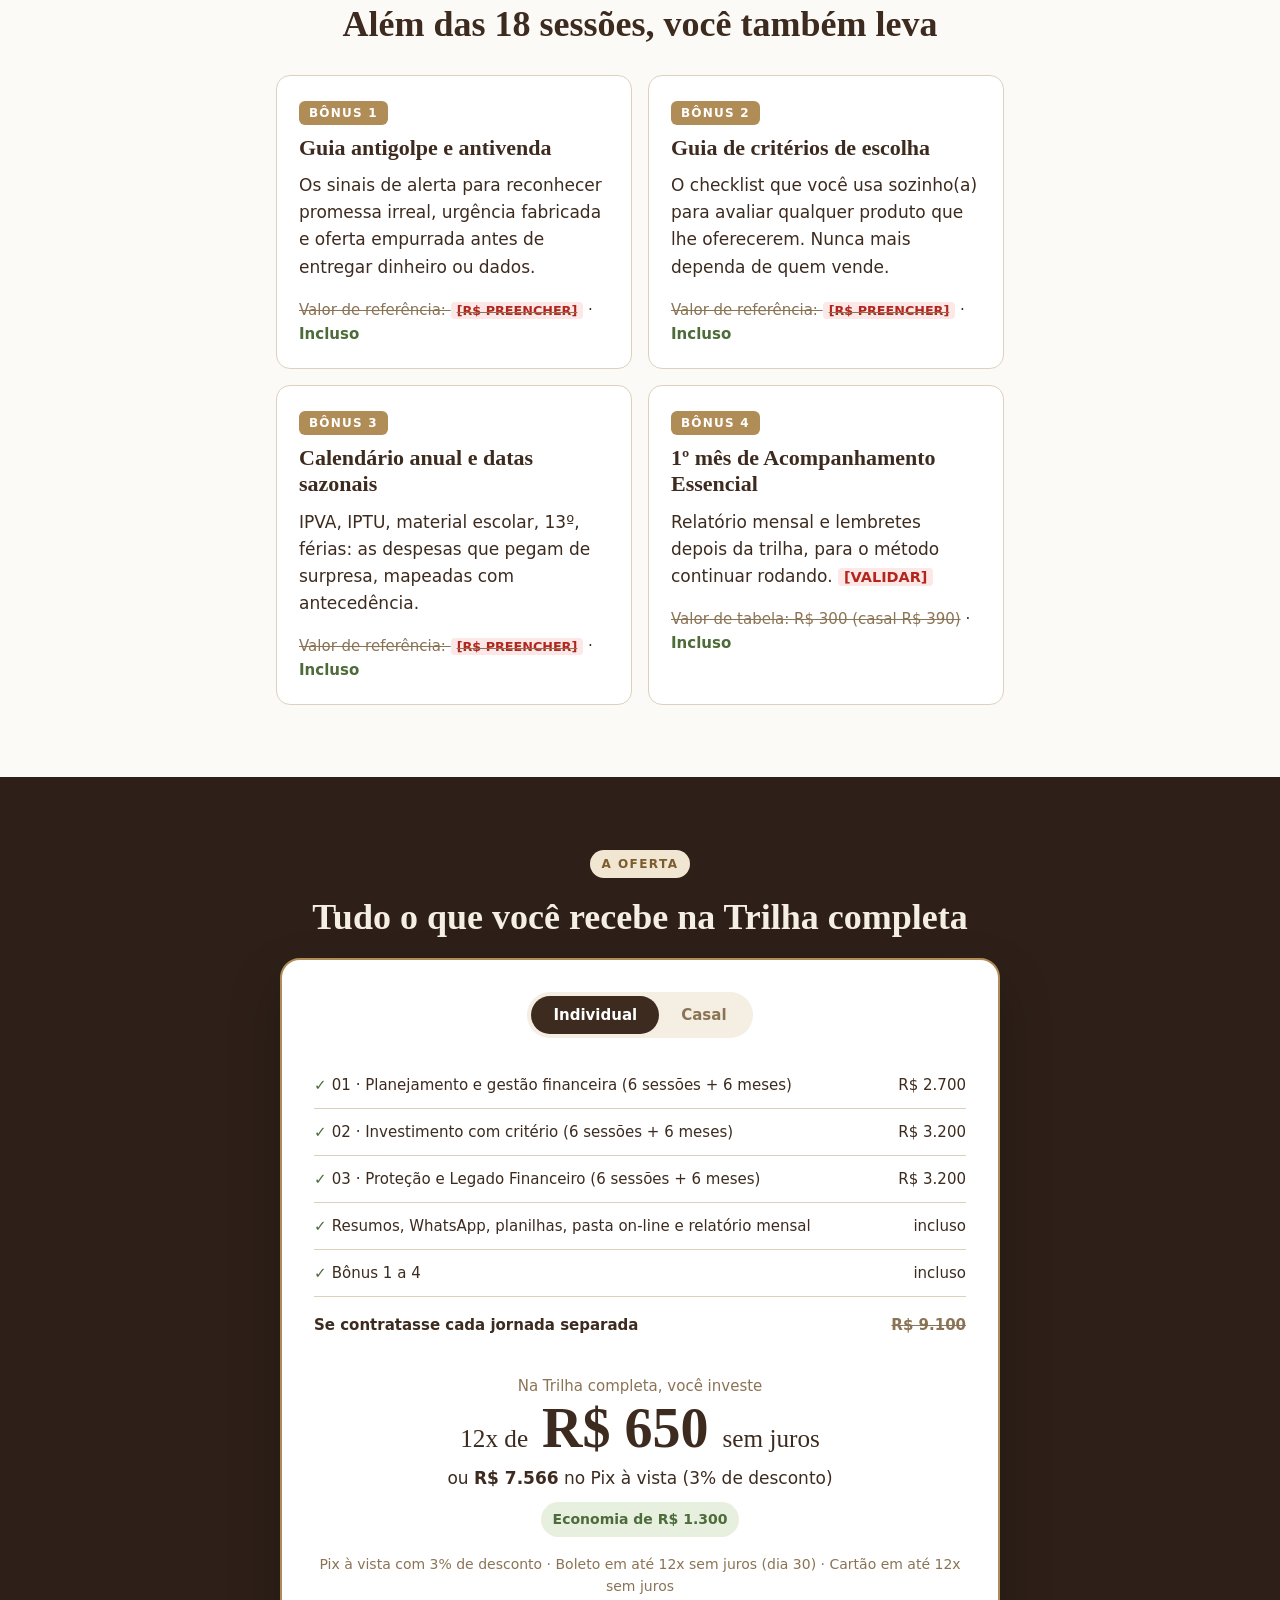
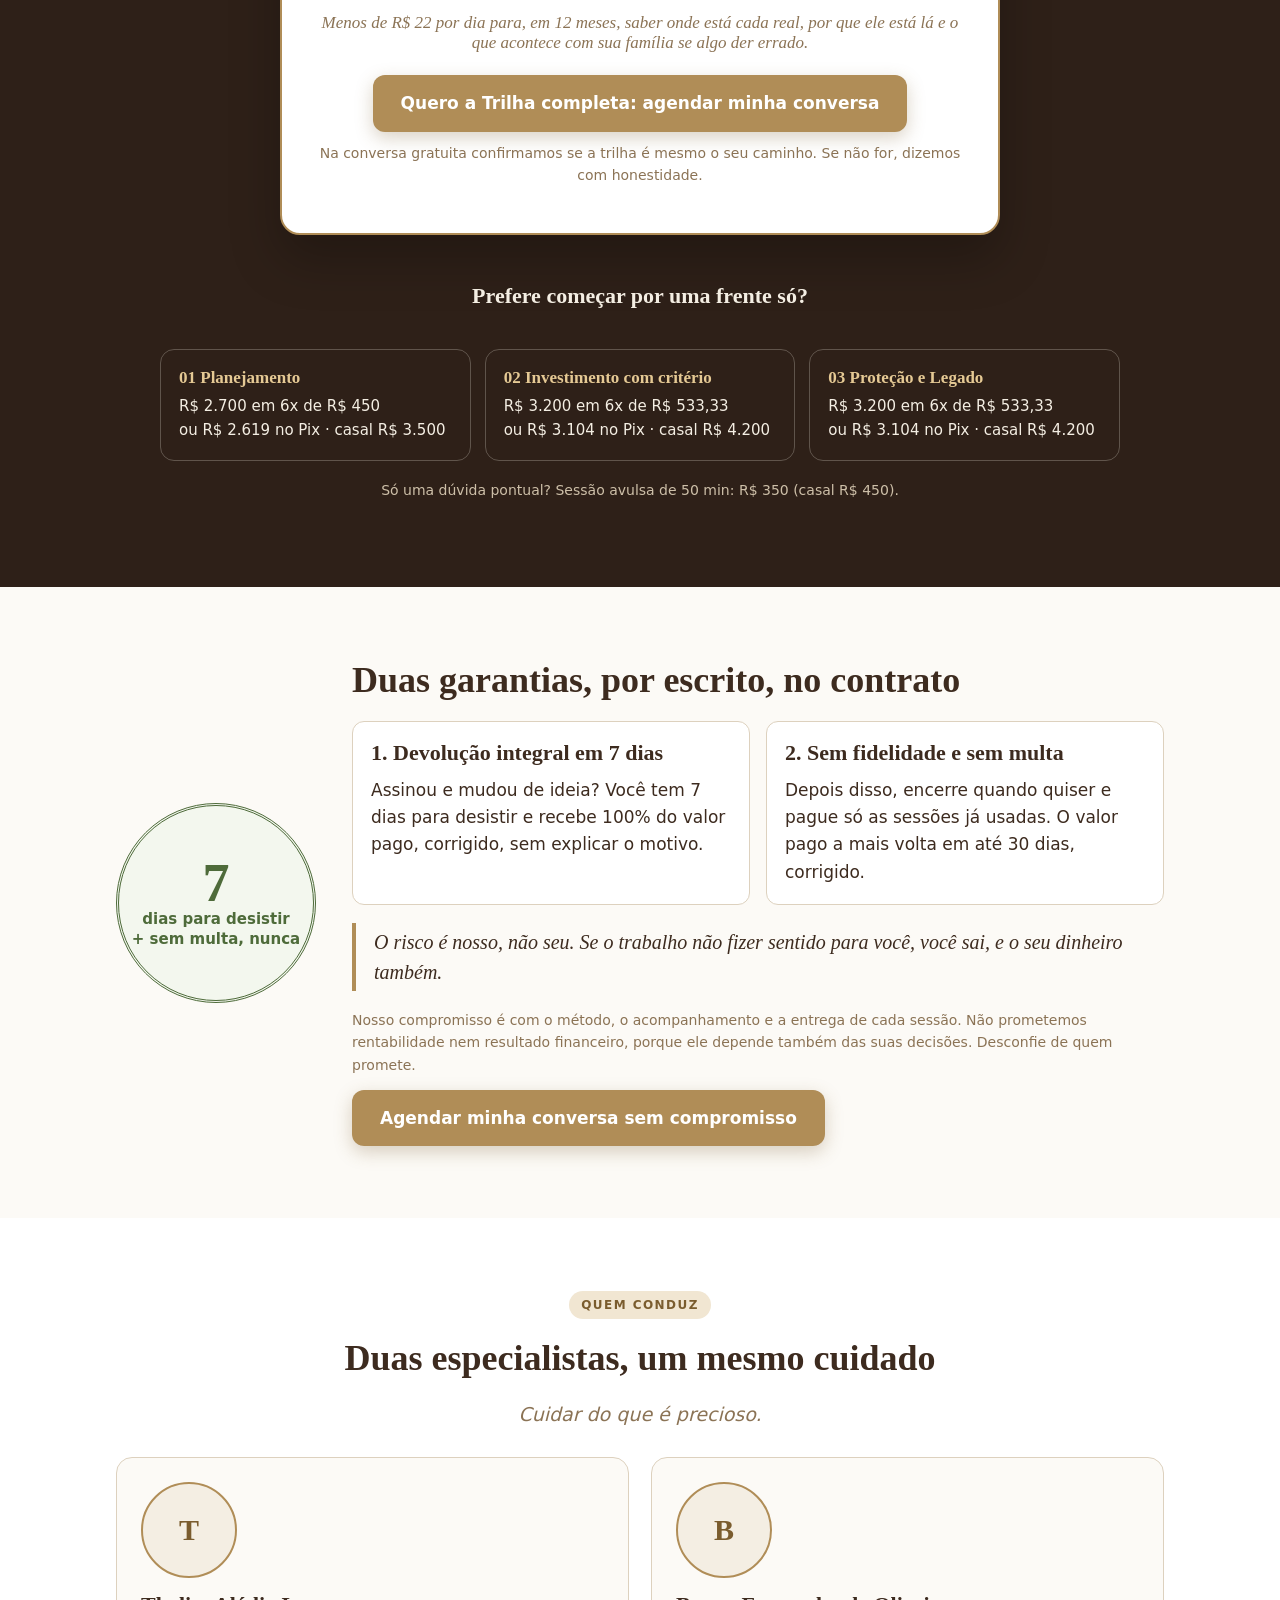
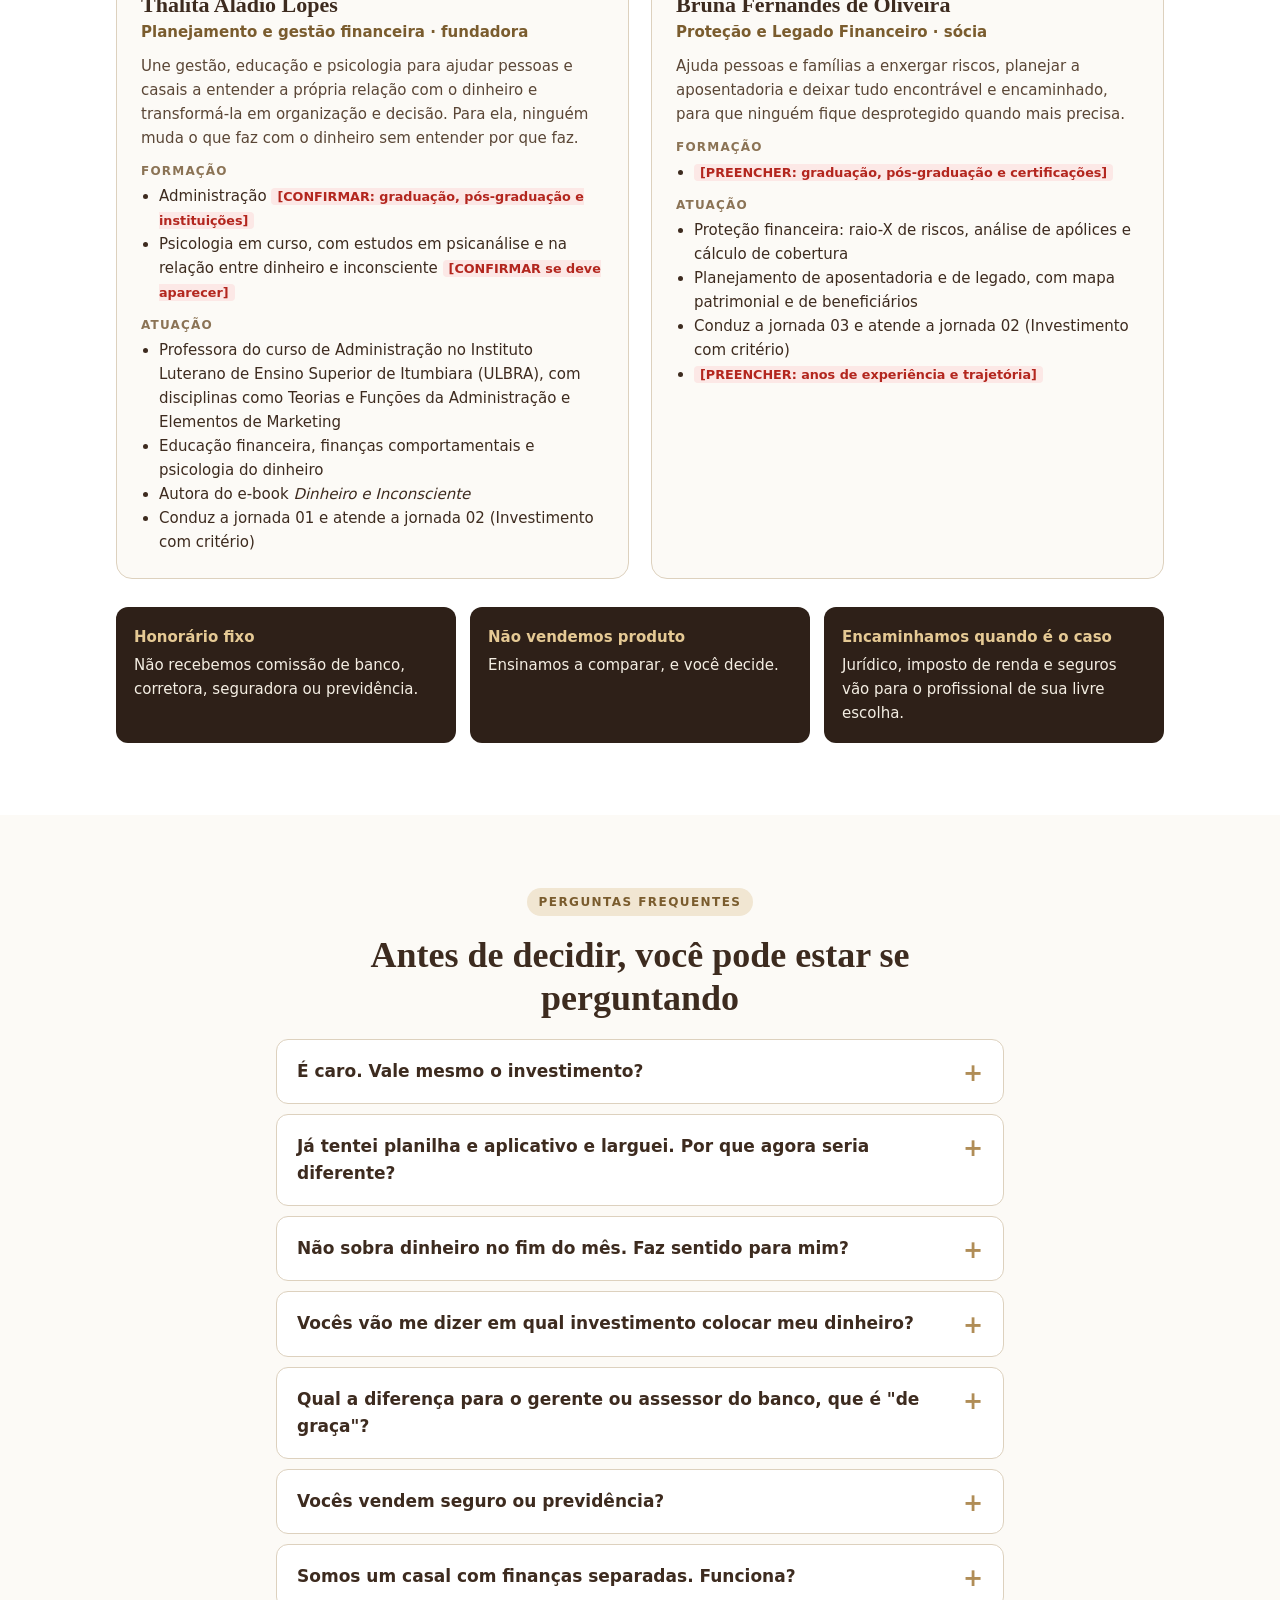
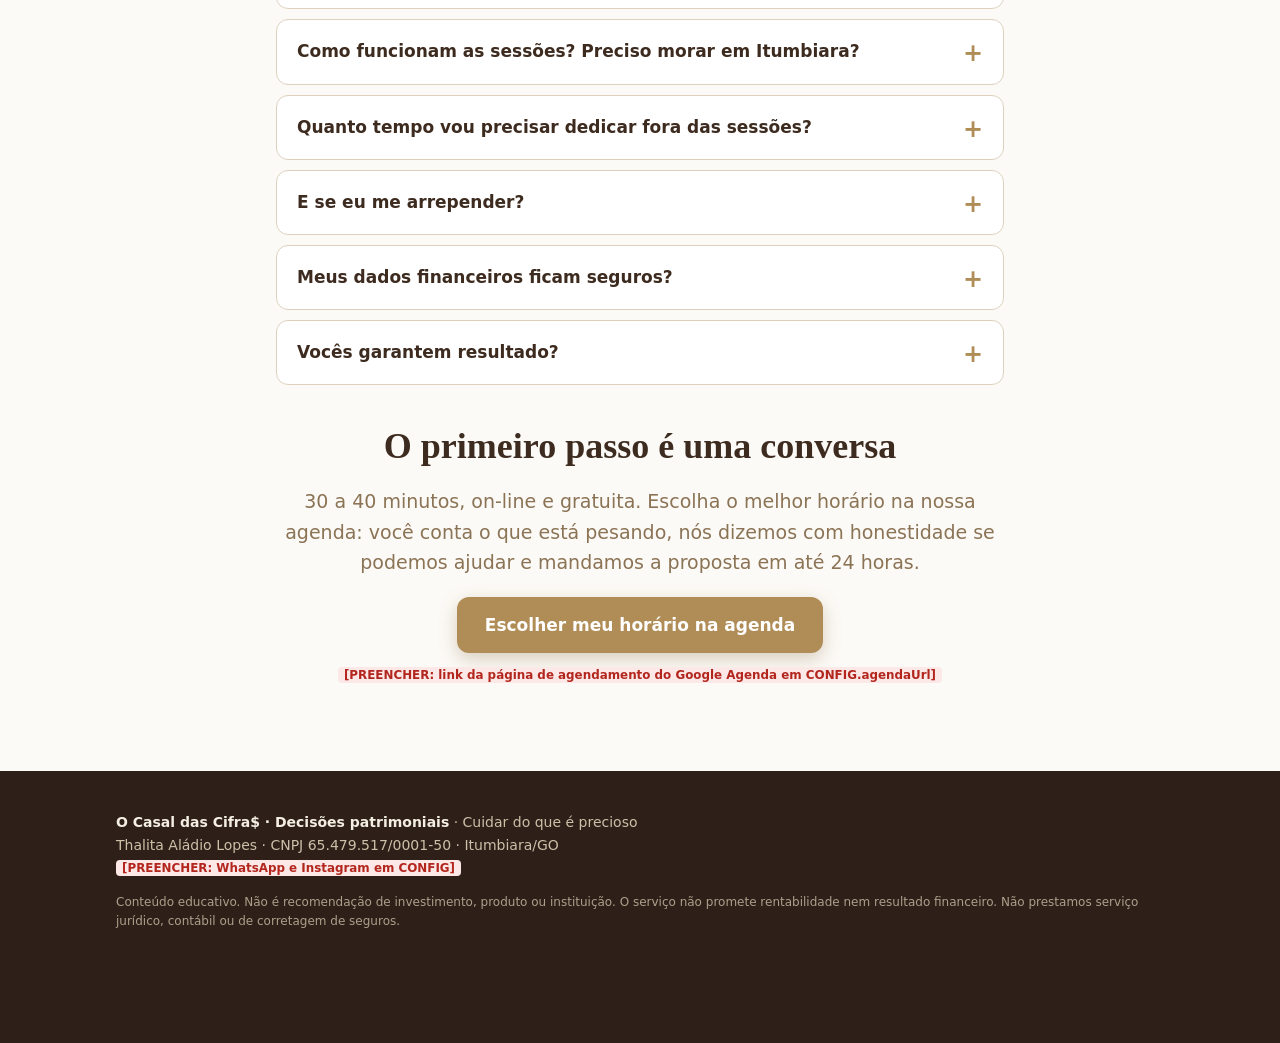
==== commit acdf2a49: "Página de vendas: indicadores automáticos, bios e agenda da conversa inicial Co-Authored-By: Claude " ====
--- a/vendas/index.html
+++ b/vendas/index.html
@@ -161,6 +161,23 @@
 .faq details[open] summary::after{content:"–"}
 .faq details p{padding:0 20px 18px;margin:0;color:#5a4636}
 
+/* indicadores */
+.ind-grid{display:grid;grid-template-columns:repeat(5,1fr);gap:12px;margin-top:26px}
+.ind{background:var(--card);border:1px solid var(--line);border-radius:14px;padding:18px}
+.ind .k{font:700 12px var(--sans);letter-spacing:.1em;text-transform:uppercase;color:var(--muted)}
+.ind .v{font:700 30px/1.15 var(--serif);color:var(--ink);margin:6px 0 2px}
+.ind .d{font-size:13px;color:var(--muted)}
+.ind .up{color:var(--ok);font-weight:700}.ind .down{color:var(--pend);font-weight:700}
+.ind p{font-size:14px;margin:10px 0 0;color:#5a4636;border-top:1px dashed var(--line);padding-top:10px}
+.ind-foot{font-size:13px;color:var(--muted);text-align:center;margin-top:16px}
+.real{margin-top:18px;background:var(--dark);color:var(--dark-ink);border-radius:14px;padding:18px 22px;display:flex;gap:18px;align-items:center;flex-wrap:wrap}
+.real b{font:700 30px var(--serif);color:#E5C994}
+/* bios */
+.ex h3{margin-bottom:2px}
+.ex .bio{font-size:15px;color:#5a4636;margin:10px 0 12px}
+.ex h4{font:700 12px var(--sans);letter-spacing:.1em;text-transform:uppercase;color:var(--muted);margin:14px 0 6px}
+/* agenda */
+.agenda-frame{width:100%;height:640px;border:1px solid var(--line);border-radius:14px;background:#fff;margin-top:20px}
 footer{background:var(--dark);color:#CDBFA8;font-size:14px;padding:40px 0 100px}
 footer b{color:var(--dark-ink)}
 .disc{font-size:12px;opacity:.8;margin-top:14px}
@@ -169,6 +186,7 @@
 .mbar{display:none}
 .wa{position:fixed;right:18px;bottom:18px;width:56px;height:56px;border-radius:50%;background:#25D366;color:#fff;display:grid;place-items:center;text-decoration:none;font-size:26px;box-shadow:0 6px 16px rgba(0,0,0,.25);z-index:30}
 
+@media (max-width:1000px){.ind-grid{grid-template-columns:repeat(2,1fr)}}
 @media (max-width:880px){
   section{padding:56px 0}
   .hero-grid,.compare,.guar,.experts{grid-template-columns:1fr}
@@ -195,7 +213,7 @@
 <header class="top">
   <div class="wrap">
     <a class="brand" href="#"><img src="../logo.webp" alt="">O Casal das Cifra$</a>
-    <a class="btn" href="#agendar">Agendar conversa gratuita</a>
+    <a class="btn" href="#agendar" data-cta>Agendar conversa gratuita</a>
   </div>
 </header>
 
@@ -208,7 +226,7 @@
       <span class="tag">Individual ou em casal · 100% on-line</span>
       <h1>Saiba para onde vai cada real, invista sabendo o porquê e deixe quem você ama protegido.</h1>
       <p class="lead">Não é mais uma planilha para abandonar em duas semanas. São 18 sessões de 50 minutos em que fazemos <strong>junto com você, ao vivo</strong>: você sai de cada encontro com a coisa feita, não com tarefa anotada. Sem venda de produto financeiro, sem comissão e sem julgamento.</p>
-      <a class="btn cta" href="#agendar">Quero minha conversa inicial gratuita</a>
+      <a class="btn cta" href="#agendar" data-cta>Quero minha conversa inicial gratuita</a>
       <p class="micro">30 a 40 minutos, on-line, sem compromisso. Proposta sob medida em até 24 horas.</p>
     </div>
     <!-- VSL: substituir este bloco pelo <iframe> do vídeo (YouTube/Vimeo, 16:9) -->
@@ -282,7 +300,27 @@
     </div>
     <p class="quote-big">"Você sai de cada sessão com a coisa feita, não só com tarefa anotada."</p>
     <p class="center narrow">E porque dinheiro é também emoção, hábito e história de família, o método integra <strong>finanças e comportamento</strong>: entendemos por que você decide do jeito que decide, antes de mudar o que você faz.</p>
-    <p class="center" style="margin-top:28px"><a class="btn cta" href="#agendar">Quero começar pela conversa gratuita</a></p>
+    <p class="center" style="margin-top:28px"><a class="btn cta" href="#agendar" data-cta>Quero começar pela conversa gratuita</a></p>
+  </div>
+</section>
+
+<!-- ============ INDICADORES (atualizados automaticamente via indicadores.json) ============ -->
+<section class="tint" id="indicadores">
+  <div class="wrap">
+    <div class="narrow center">
+      <span class="tag">Termômetro da economia</span>
+      <h2>Os números que mexem com o seu dinheiro, atualizados</h2>
+      <p class="lead">Investir com critério começa por entender o cenário. Estes indicadores se atualizam sozinhos, todos os dias úteis.</p>
+    </div>
+    <div class="ind-grid">
+      <div class="ind"><div class="k">Selic (meta)</div><div class="v" data-i="selic">—</div><div class="d" data-d="selic">&nbsp;</div><p>A taxa básica de juros. Ela puxa o custo das dívidas e o rendimento da renda fixa.</p></div>
+      <div class="ind"><div class="k">CDI</div><div class="v" data-i="cdi">—</div><div class="d" data-d="cdi">&nbsp;</div><p>A referência da maioria dos CDBs, caixinhas e fundos de renda fixa.</p></div>
+      <div class="ind"><div class="k">IPCA 12 meses</div><div class="v" data-i="ipca12m">—</div><div class="d" data-d="ipca12m">&nbsp;</div><p>A inflação oficial. Se o seu dinheiro rende menos que isso, ele está perdendo valor.</p></div>
+      <div class="ind"><div class="k">IPCA do mês</div><div class="v" data-i="ipcaMes">—</div><div class="d" data-d="ipcaMes">&nbsp;</div><p>Quanto os preços subiram (ou caíram) no último mês divulgado.</p></div>
+      <div class="ind"><div class="k">Ibovespa</div><div class="v" data-i="ibovespa">—</div><div class="d" data-d="ibovespa">&nbsp;</div><p>O principal índice da Bolsa brasileira. Oscila todo dia, e é para isso que existem regras de decisão.</p></div>
+    </div>
+    <div class="real"><div><b data-i="real">—</b></div><div style="flex:1;min-width:220px"><strong>Juro real aproximado (Selic acima da inflação)</strong><br><span style="font-size:15px;opacity:.9">É o ganho de poder de compra da renda fixa antes de impostos e taxas. Na jornada 02 você aprende a comparar cada investimento com essa régua.</span></div></div>
+    <p class="ind-foot"><span data-i="atualizado">Carregando indicadores…</span> · Fontes: Banco Central do Brasil e B3. Conteúdo educativo, não é recomendação de investimento.</p>
   </div>
 </section>
 
@@ -341,7 +379,7 @@
       <div class="inc"><b>Lembretes e relatório mensal</b>Rituais com data fixa.</div>
       <div class="inc"><b>Individual ou em casal</b>Uma profissional responsável por frente.</div>
     </div>
-    <p class="center" style="margin-top:32px"><a class="btn cta" href="#agendar">Quero saber qual caminho é o meu</a></p>
+    <p class="center" style="margin-top:32px"><a class="btn cta" href="#agendar" data-cta>Quero saber qual caminho é o meu</a></p>
   </div>
 </section>
 
@@ -405,7 +443,7 @@
       </div>
       <p class="pay">Pix à vista com 3% de desconto · Boleto em até 12x sem juros (dia 30) · Cartão em até 12x sem juros</p>
       <p class="reframe" data-ind="Menos de R$ 22 por dia para, em 12 meses, saber onde está cada real, por que ele está lá e o que acontece com sua família se algo der errado." data-cas="Menos de R$ 28 por dia, para os dois, para saberem onde está cada real, por que ele está lá e o que acontece com a família se algo der errado.">Menos de R$ 22 por dia para, em 12 meses, saber onde está cada real, por que ele está lá e o que acontece com sua família se algo der errado.</p>
-      <p class="center" style="margin:0"><a class="btn cta" href="#agendar">Quero a Trilha completa: agendar minha conversa</a></p>
+      <p class="center" style="margin:0"><a class="btn cta" href="#agendar" data-cta>Quero a Trilha completa: agendar minha conversa</a></p>
       <p class="micro center">Na conversa gratuita confirmamos se a trilha é mesmo o seu caminho. Se não for, dizemos com honestidade.</p>
     </div>
     <h3 class="center" style="margin-top:48px">Prefere começar por uma frente só?</h3>
@@ -430,7 +468,7 @@
       </div>
       <p class="callout" style="margin:18px 0">O risco é nosso, não seu. Se o trabalho não fizer sentido para você, você sai, e o seu dinheiro também.</p>
       <p class="micro">Nosso compromisso é com o método, o acompanhamento e a entrega de cada sessão. Não prometemos rentabilidade nem resultado financeiro, porque ele depende também das suas decisões. Desconfie de quem promete.</p>
-      <a class="btn cta" href="#agendar">Agendar minha conversa sem compromisso</a>
+      <a class="btn cta" href="#agendar" data-cta>Agendar minha conversa sem compromisso</a>
     </div>
   </div>
 </section>
@@ -441,22 +479,36 @@
     <div class="narrow center"><span class="tag">Quem conduz</span><h2>Duas especialistas, um mesmo cuidado</h2><p class="lead"><em>Cuidar do que é precioso.</em></p></div>
     <div class="experts">
       <div class="ex">
-        <div class="ph">T</div><!-- trocar pela foto -->
-        <h3>Thalita Aládio Lopes</h3><div class="role">Planejamento e gestão financeira</div>
+        <div class="ph">T</div><!-- trocar pela foto: <img class="ph" src="thalita.webp" alt="Thalita Aládio"> -->
+        <h3>Thalita Aládio Lopes</h3><div class="role">Planejamento e gestão financeira · fundadora</div>
+        <p class="bio">Une gestão, educação e psicologia para ajudar pessoas e casais a entender a própria relação com o dinheiro e transformá-la em organização e decisão. Para ela, ninguém muda o que faz com o dinheiro sem entender por que faz.</p>
+        <h4>Formação</h4>
         <ul>
-          <li>Formação em Administração <span class="pend">[titulação e instituições]</span></li>
-          <li>Professora universitária no curso de Administração <span class="pend">[CONFIRMAR]</span></li>
-          <li>Finanças comportamentais e psicologia do dinheiro <span class="pend">[formações e certificações]</span></li>
-          <li><span class="pend">[anos de experiência / pessoas atendidas]</span></li>
+          <li>Administração <span class="pend">[CONFIRMAR: graduação, pós-graduação e instituições]</span></li>
+          <li>Psicologia em curso, com estudos em psicanálise e na relação entre dinheiro e inconsciente <span class="pend">[CONFIRMAR se deve aparecer]</span></li>
+        </ul>
+        <h4>Atuação</h4>
+        <ul>
+          <li>Professora do curso de Administração no Instituto Luterano de Ensino Superior de Itumbiara (ULBRA), com disciplinas como Teorias e Funções da Administração e Elementos de Marketing</li>
+          <li>Educação financeira, finanças comportamentais e psicologia do dinheiro</li>
+          <li>Autora do e-book <em>Dinheiro e Inconsciente</em></li>
+          <li>Conduz a jornada 01 e atende a jornada 02 (Investimento com critério)</li>
         </ul>
       </div>
       <div class="ex">
-        <div class="ph">B</div><!-- trocar pela foto -->
-        <h3>Bruna Fernandes de Oliveira</h3><div class="role">Proteção e Legado Financeiro</div>
+        <div class="ph">B</div><!-- trocar pela foto: <img class="ph" src="bruna.webp" alt="Bruna Fernandes"> -->
+        <h3>Bruna Fernandes de Oliveira</h3><div class="role">Proteção e Legado Financeiro · sócia</div>
+        <p class="bio">Ajuda pessoas e famílias a enxergar riscos, planejar a aposentadoria e deixar tudo encontrável e encaminhado, para que ninguém fique desprotegido quando mais precisa.</p>
+        <h4>Formação</h4>
         <ul>
-          <li><span class="pend">[formação]</span></li>
-          <li><span class="pend">[certificações em proteção, aposentadoria e sucessão]</span></li>
-          <li><span class="pend">[anos de experiência / pessoas atendidas]</span></li>
+          <li><span class="pend">[PREENCHER: graduação, pós-graduação e certificações]</span></li>
+        </ul>
+        <h4>Atuação</h4>
+        <ul>
+          <li>Proteção financeira: raio-X de riscos, análise de apólices e cálculo de cobertura</li>
+          <li>Planejamento de aposentadoria e de legado, com mapa patrimonial e de beneficiários</li>
+          <li>Conduz a jornada 03 e atende a jornada 02 (Investimento com critério)</li>
+          <li><span class="pend">[PREENCHER: anos de experiência e trajetória]</span></li>
         </ul>
       </div>
     </div>
@@ -486,10 +538,10 @@
     <details><summary>Vocês garantem resultado?</summary><p>Garantimos método, acompanhamento e entrega de cada sessão. O resultado financeiro depende também das suas decisões, e quem promete rentabilidade merece desconfiança. Isso, aliás, está no nosso Guia antigolpe.</p></details>
     <div class="center" id="agendar" style="margin-top:40px;scroll-margin-top:90px">
       <h2>O primeiro passo é uma conversa</h2>
-      <p class="lead">30 a 40 minutos, on-line e gratuita. Você conta o que está pesando, nós dizemos com honestidade se podemos ajudar e mandamos a proposta em até 24 horas.</p>
-      <!-- Trocar href pelo link de agendamento ou pelo WhatsApp: https://wa.me/55DDDNUMERO?text=... -->
-      <a class="btn" href="#" data-link="agendamento">Agendar minha conversa inicial gratuita</a>
-      <p class="micro"><span class="pend">[PREENCHER: link de agendamento / WhatsApp]</span></p>
+      <p class="lead">30 a 40 minutos, on-line e gratuita. Escolha o melhor horário na nossa agenda: você conta o que está pesando, nós dizemos com honestidade se podemos ajudar e mandamos a proposta em até 24 horas.</p>
+      <a class="btn" href="#agendar" data-cta data-agenda>Escolher meu horário na agenda</a>
+      <div id="agenda-embed"></div>
+      <p class="micro" id="agenda-pend"><span class="pend">[PREENCHER: link da página de agendamento do Google Agenda em CONFIG.agendaUrl]</span></p>
     </div>
   </div>
 </section>
@@ -500,15 +552,81 @@
   <div class="wrap">
     <b>O Casal das Cifra$ · Decisões patrimoniais</b> · Cuidar do que é precioso<br>
     Thalita Aládio Lopes · CNPJ 65.479.517/0001-50 · Itumbiara/GO<br>
-    <span class="pend">[PREENCHER: WhatsApp, Instagram]</span>
+    <span id="contatos"><span class="pend">[PREENCHER: WhatsApp e Instagram em CONFIG]</span></span>
     <p class="disc">Conteúdo educativo. Não é recomendação de investimento, produto ou instituição. O serviço não promete rentabilidade nem resultado financeiro. Não prestamos serviço jurídico, contábil ou de corretagem de seguros.</p>
   </div>
 </footer>
 
-<div class="mbar" id="mbar"><a class="btn" href="#agendar">Agendar conversa gratuita</a></div>
-<a class="wa" href="#agendar" aria-label="Falar no WhatsApp" data-link="whatsapp">💬</a>
+<div class="mbar" id="mbar"><a class="btn" href="#agendar" data-cta>Agendar conversa gratuita</a></div>
+<a class="wa" href="#agendar" aria-label="Falar no WhatsApp" id="wa">💬</a>
 
 <script>
+/* ============ CONFIGURAÇÃO: edite só aqui ============
+   agendaUrl: link da página de agendamento do Google Agenda
+     (Google Agenda > Criar > Agenda de horários > Abrir página de reserva > copiar link).
+     Se for um link calendar.google.com/calendar/appointments/..., a agenda aparece embutida na página.
+   whatsapp: só números, com DDI e DDD (ex.: 5564999999999).
+   instagram: usuário sem @. */
+var CONFIG = {
+  agendaUrl: '',
+  whatsapp: '',
+  instagram: ''
+};
+
+(function(){
+  var url = CONFIG.agendaUrl.trim();
+  if (url) {
+    document.querySelectorAll('[data-cta]').forEach(function(a){
+      if (!a.hasAttribute('data-agenda') && document.getElementById('agenda-embed') && /calendar\.google\.com\/calendar\/appointments/.test(url)) return; // rola até a agenda embutida
+      a.href = url; a.target = '_blank'; a.rel = 'noopener';
+    });
+    var pend = document.getElementById('agenda-pend'); if (pend) pend.remove();
+    if (/calendar\.google\.com\/calendar\/appointments/.test(url)) {
+      var f = document.createElement('iframe');
+      f.className = 'agenda-frame'; f.title = 'Agenda da conversa inicial';
+      f.src = url + (url.indexOf('?') < 0 ? '?' : '&') + 'gv=true'; f.loading = 'lazy';
+      document.getElementById('agenda-embed').appendChild(f);
+    }
+  }
+  var wa = document.getElementById('wa');
+  if (CONFIG.whatsapp) {
+    wa.href = 'https://wa.me/' + CONFIG.whatsapp + '?text=' + encodeURIComponent('Olá! Vim pela página e quero agendar a conversa inicial.');
+    wa.target = '_blank'; wa.rel = 'noopener';
+  }
+  var c = [];
+  if (CONFIG.whatsapp) c.push('WhatsApp: <a style="color:inherit" href="https://wa.me/' + CONFIG.whatsapp + '">+' + CONFIG.whatsapp + '</a>');
+  if (CONFIG.instagram) c.push('Instagram: <a style="color:inherit" href="https://instagram.com/' + CONFIG.instagram + '">@' + CONFIG.instagram + '</a>');
+  if (c.length) document.getElementById('contatos').innerHTML = c.join(' · ');
+})();
+
+/* ============ INDICADORES ============
+   Os valores vêm de indicadores.json, atualizado pelo GitHub Actions
+   (.github/workflows/indicadores.yml) nos dias úteis. */
+(function(){
+  var pct = function(v){ return v.toLocaleString('pt-BR',{minimumFractionDigits:2,maximumFractionDigits:2}) + '%'; };
+  var dataBR = function(iso){ var p = iso.split('-'); return p[2] + '/' + p[1] + '/' + p[0]; };
+  var mesBR = function(iso){ var m = ['jan','fev','mar','abr','mai','jun','jul','ago','set','out','nov','dez']; var p = iso.split('-'); return m[+p[1]-1] + '/' + p[0]; };
+  var set = function(k, v, d){ var a = document.querySelector('[data-i="'+k+'"]'); if (a) a.innerHTML = v; var b = document.querySelector('[data-d="'+k+'"]'); if (b && d) b.innerHTML = d; };
+  fetch('indicadores.json', {cache:'no-store'}).then(function(r){ return r.json(); }).then(function(j){
+    if (j.selic) set('selic', pct(j.selic.valor) + ' <small style="font-size:.45em">a.a.</small>', 'definida em ' + dataBR(j.selic.data));
+    if (j.cdi) set('cdi', pct(j.cdi.valor) + ' <small style="font-size:.45em">a.a.</small>', 'em ' + dataBR(j.cdi.data));
+    if (j.ipca12m) set('ipca12m', pct(j.ipca12m.valor), 'acumulado até ' + mesBR(j.ipca12m.data));
+    if (j.ipcaMes) set('ipcaMes', pct(j.ipcaMes.valor), 'referente a ' + mesBR(j.ipcaMes.data));
+    if (j.ibovespa) {
+      var b = j.ibovespa, v = b.varDia;
+      var cls = v == null ? '' : (v >= 0 ? 'up' : 'down');
+      var dia = v == null ? '' : '<span class="'+cls+'">' + (v >= 0 ? '▲ ' : '▼ ') + pct(Math.abs(v)) + '</span> no dia · ';
+      var ano = b.var12m == null ? '' : (b.var12m >= 0 ? '+' : '−') + pct(Math.abs(b.var12m)) + ' em 12 meses';
+      set('ibovespa', b.pontos.toLocaleString('pt-BR') + ' <small style="font-size:.45em">pts</small>', dia + ano + '<br>em ' + dataBR(b.data));
+    }
+    if (j.selic && j.ipca12m) set('real', pct(((1 + j.selic.valor/100) / (1 + j.ipca12m.valor/100) - 1) * 100) + ' a.a.');
+    if (j.atualizadoEm) {
+      var d = new Date(j.atualizadoEm);
+      set('atualizado', 'Atualizado em ' + d.toLocaleDateString('pt-BR') + ' às ' + d.toLocaleTimeString('pt-BR',{hour:'2-digit',minute:'2-digit'}));
+    } else set('atualizado', 'Os indicadores aparecem após a primeira atualização automática');
+  }).catch(function(){ set('atualizado', 'Indicadores indisponíveis no momento'); });
+})();
+
 // Alternador Individual | Casal
 document.querySelectorAll('.toggle button').forEach(function(b){
   b.addEventListener('click',function(){
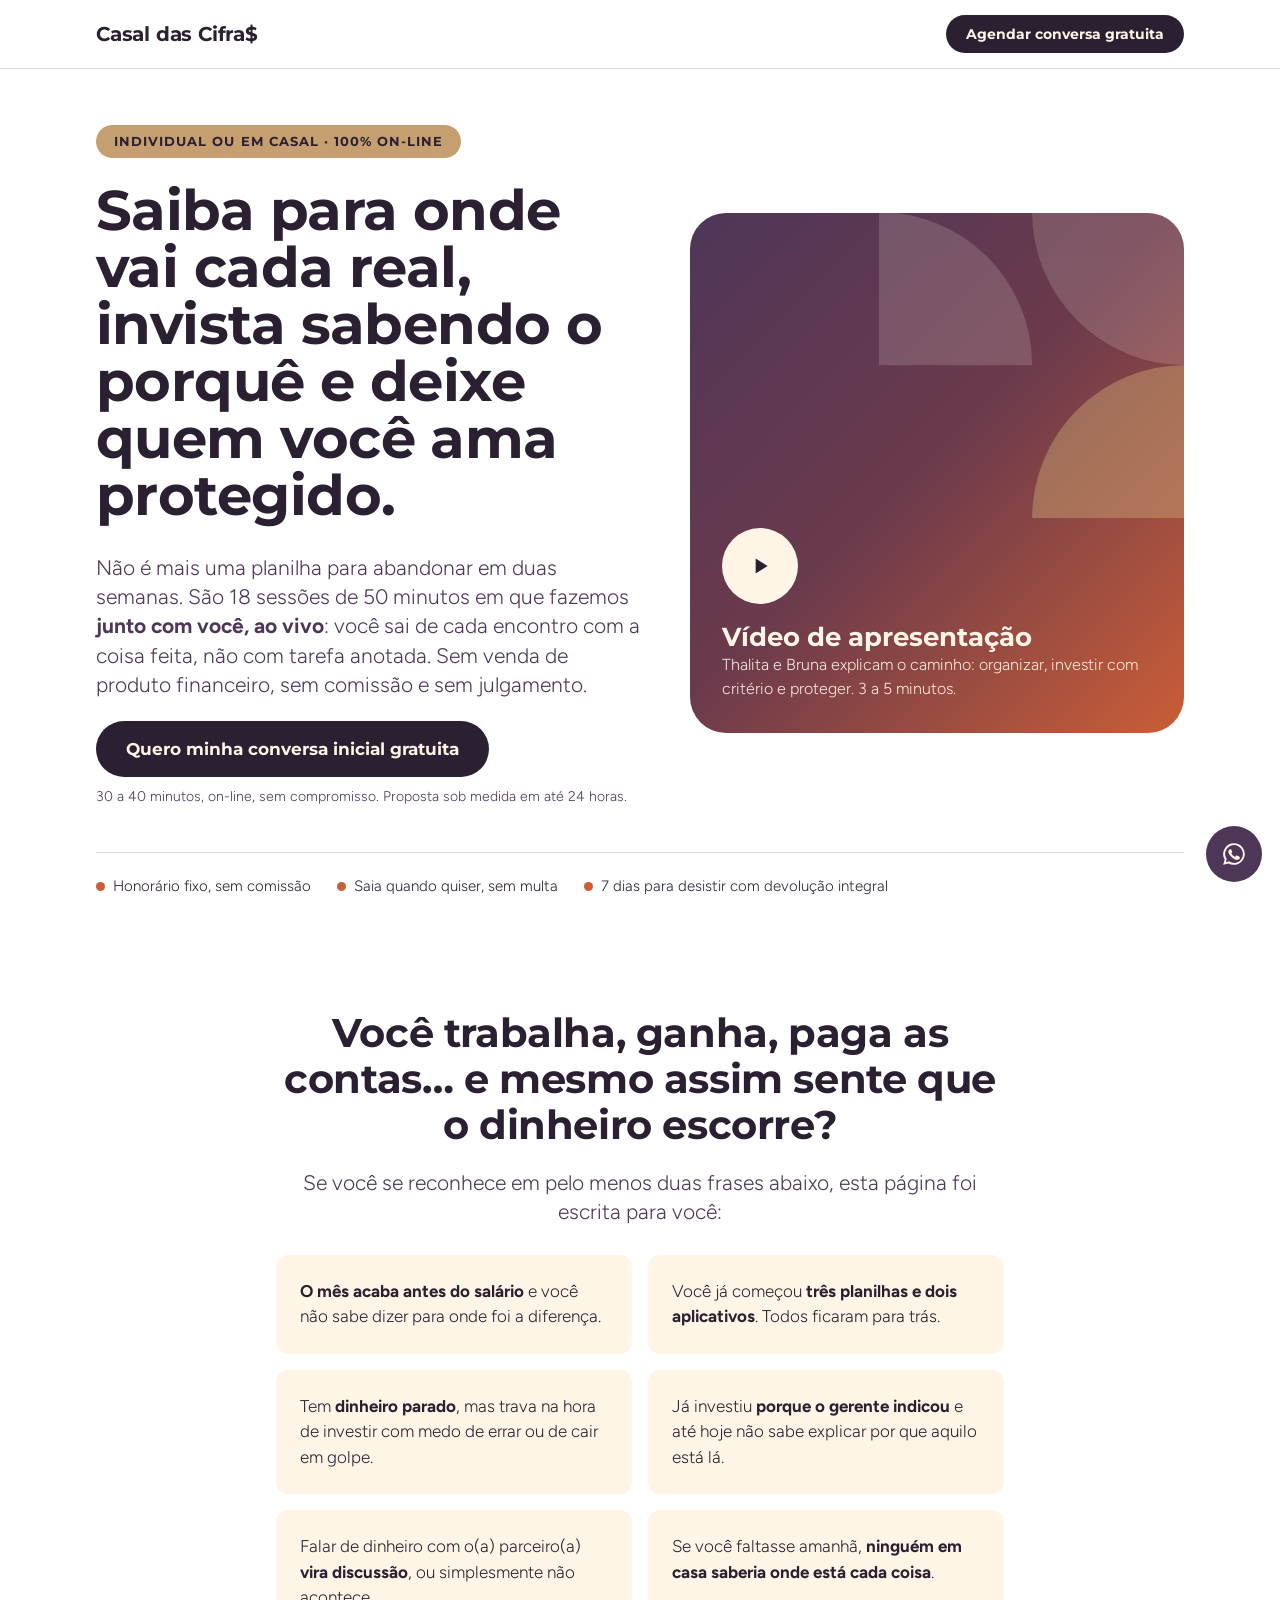
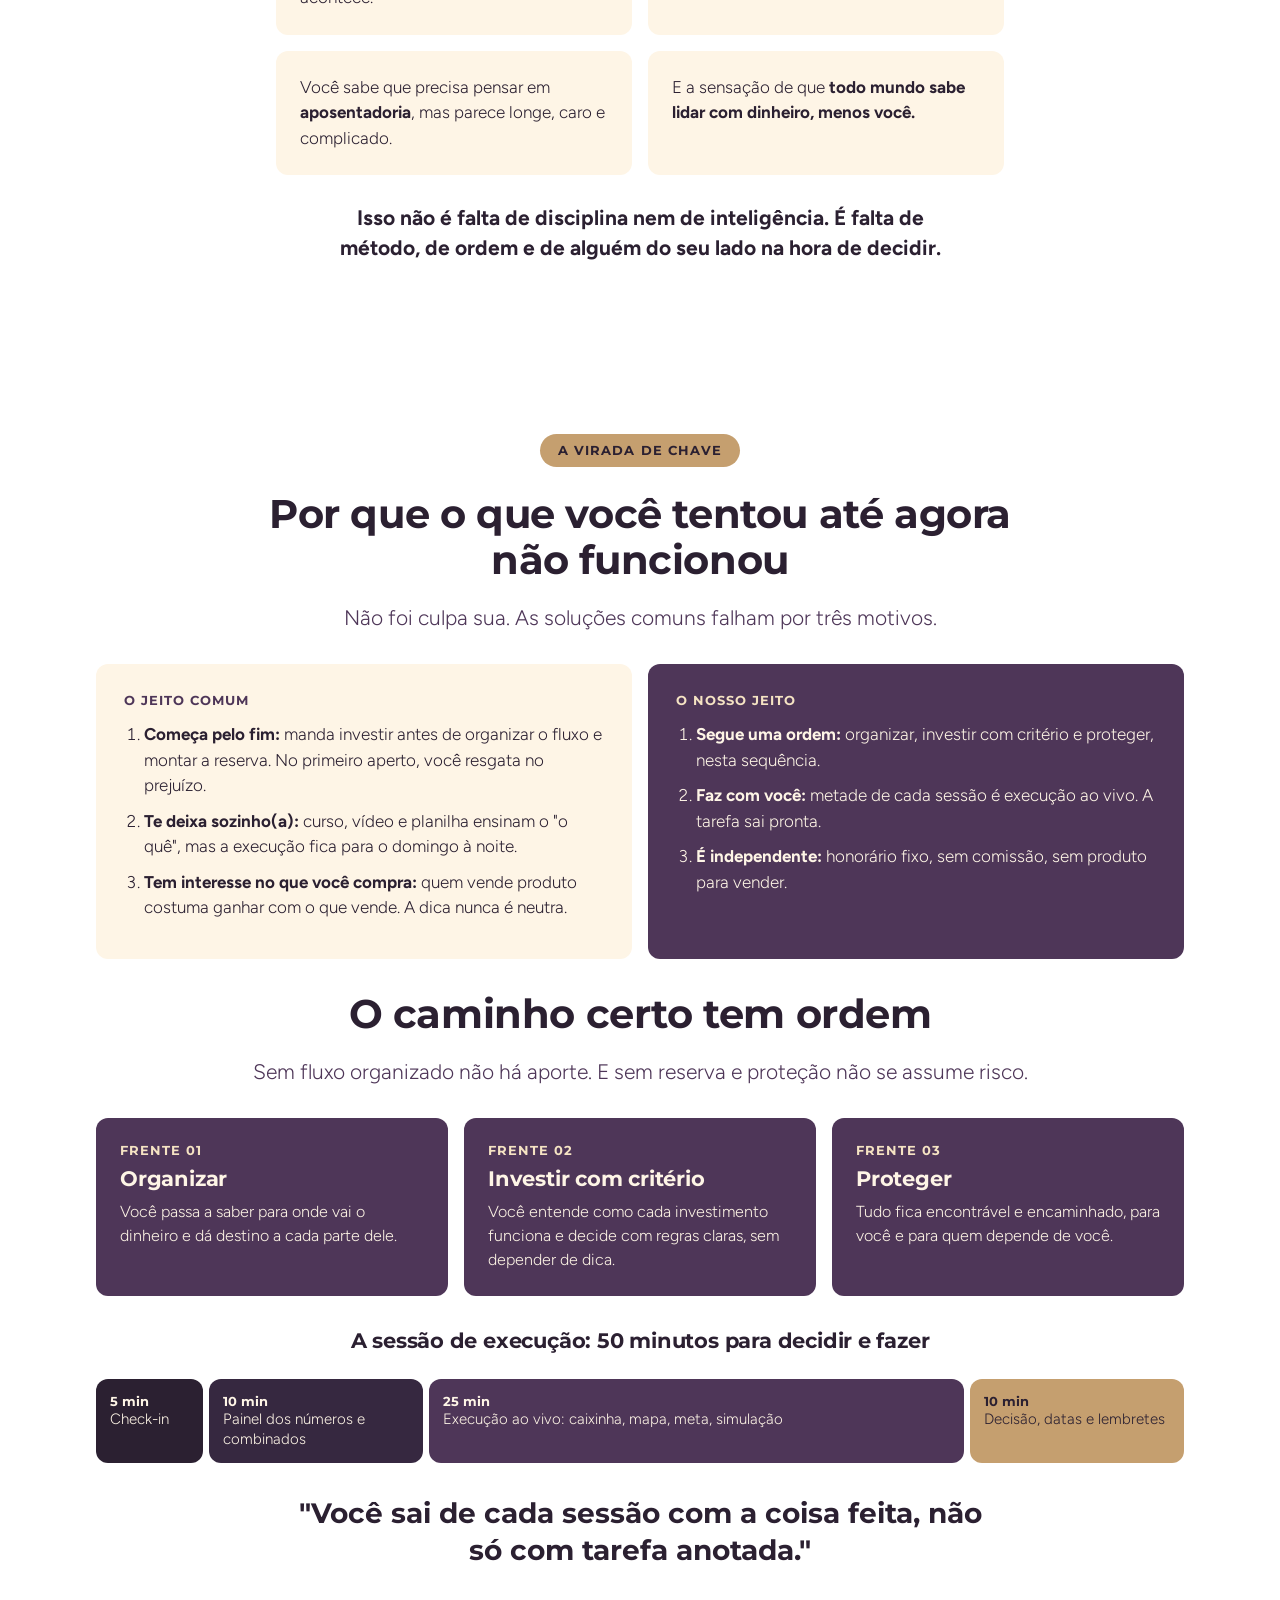
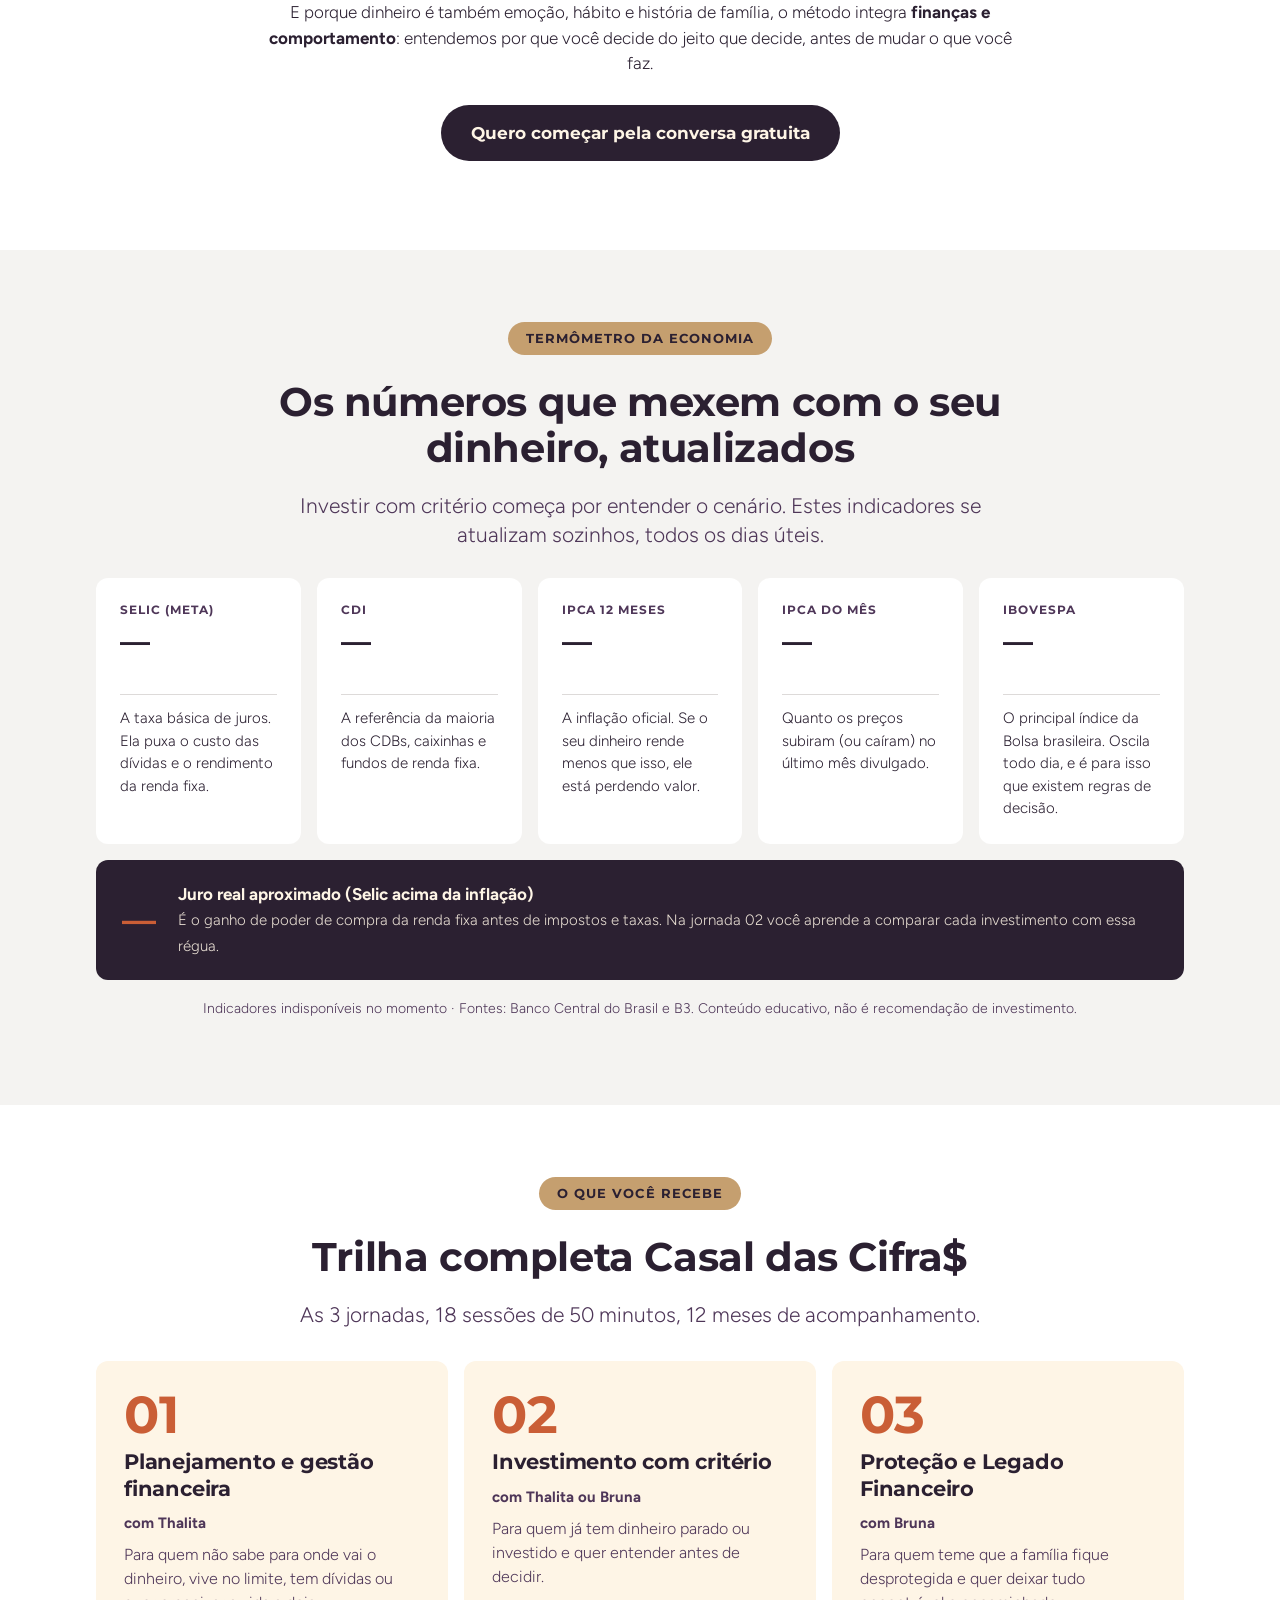
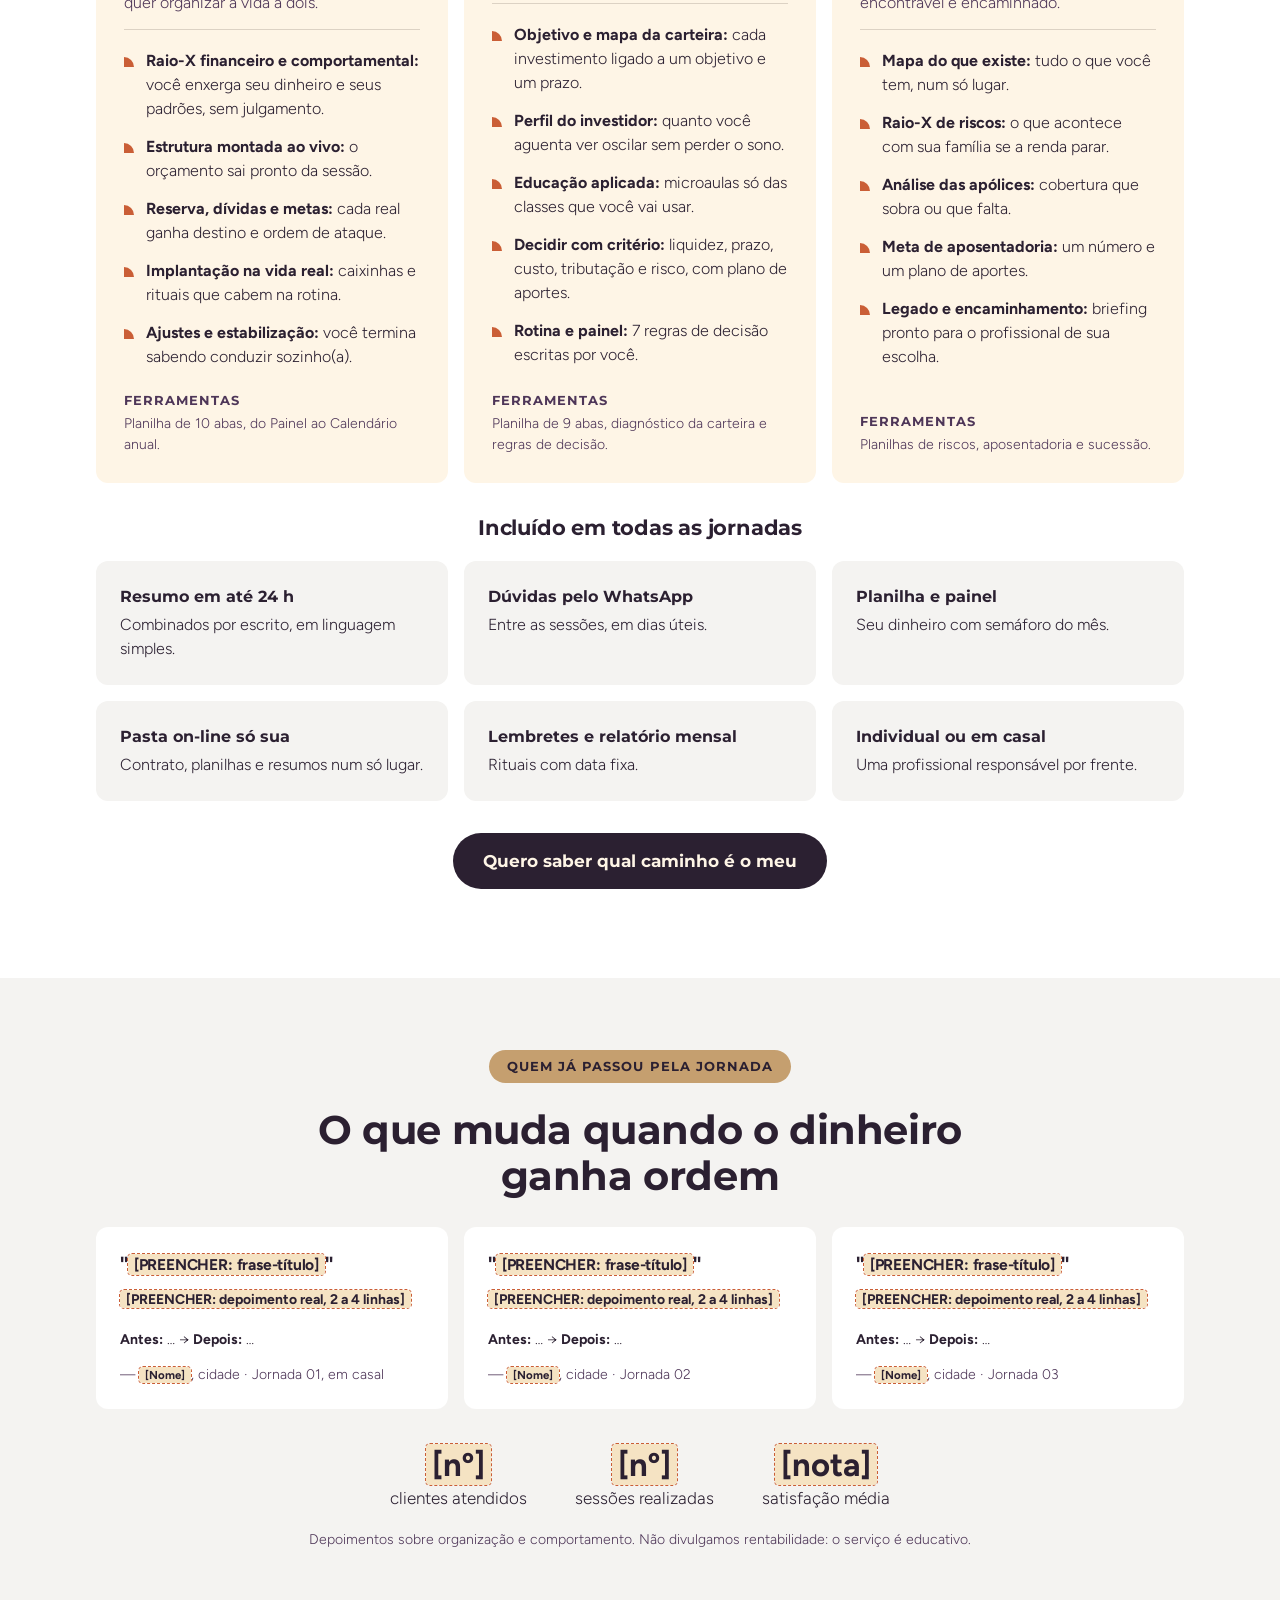
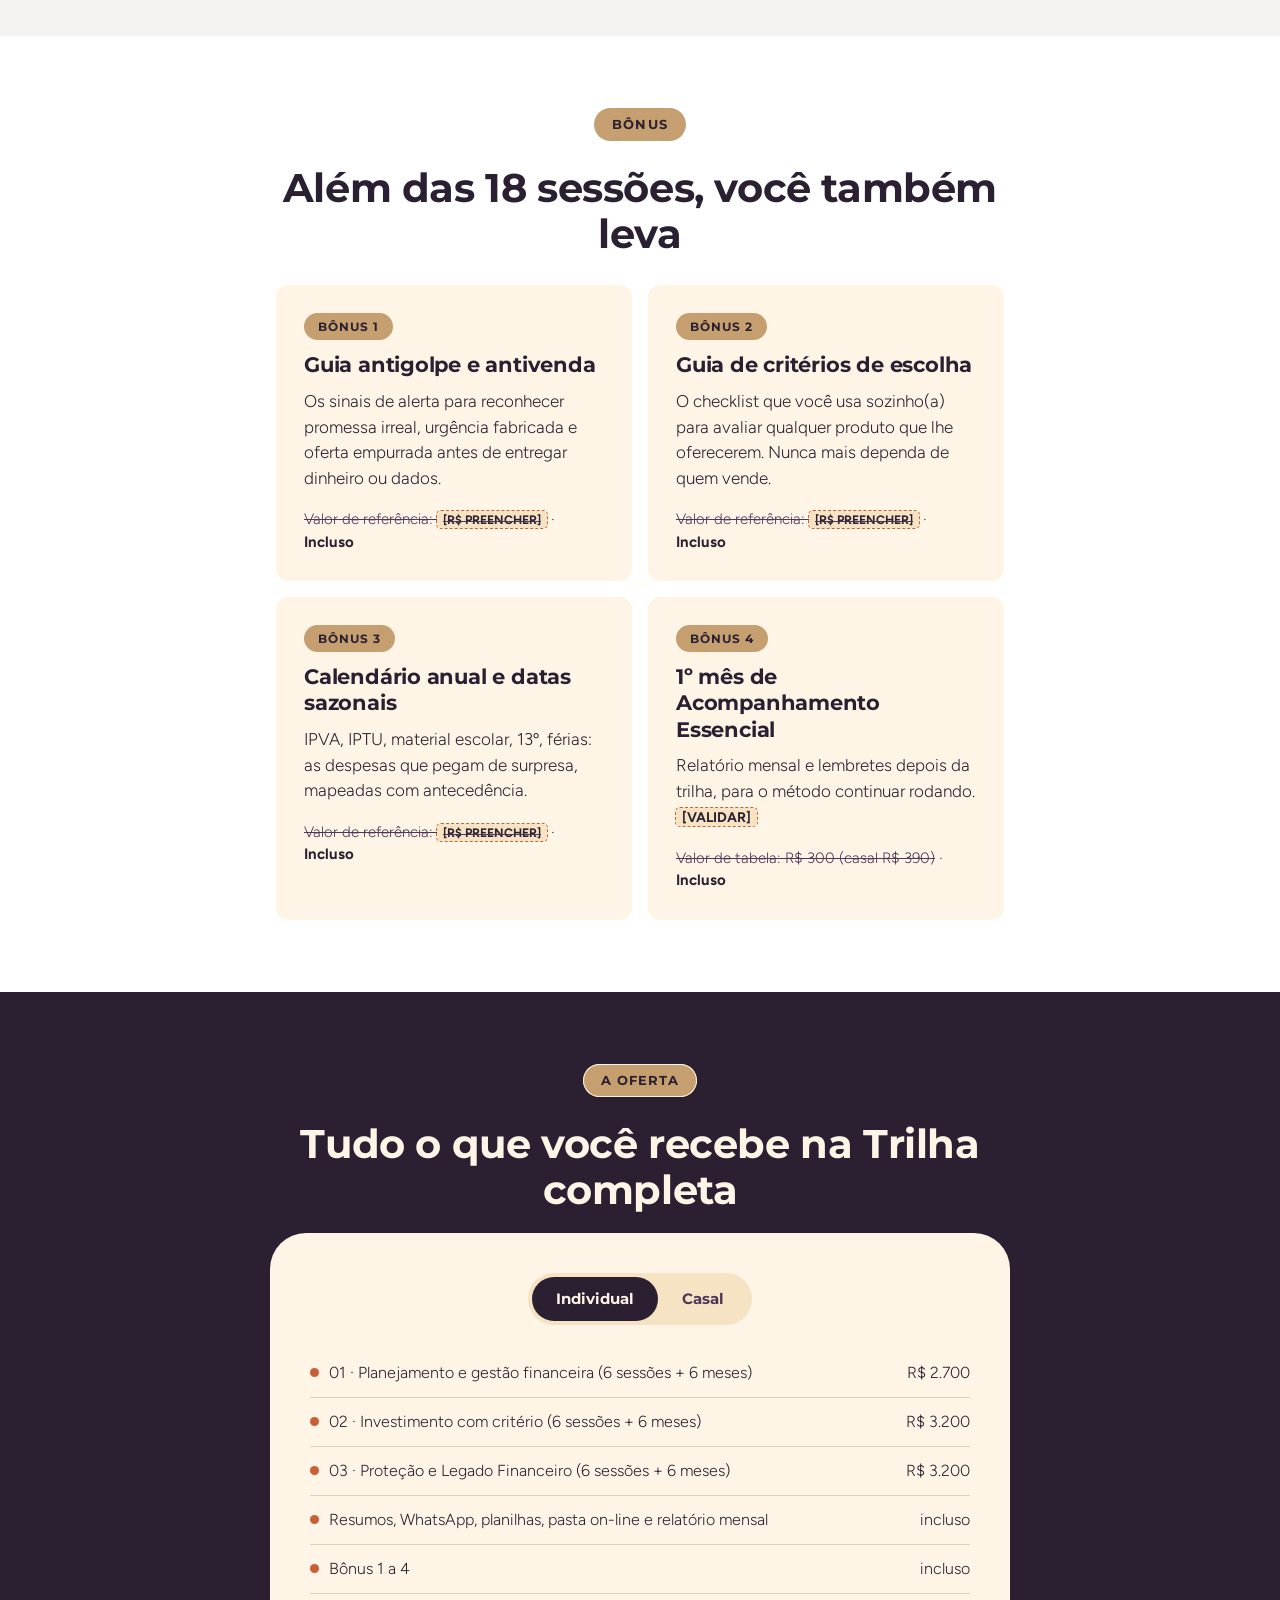
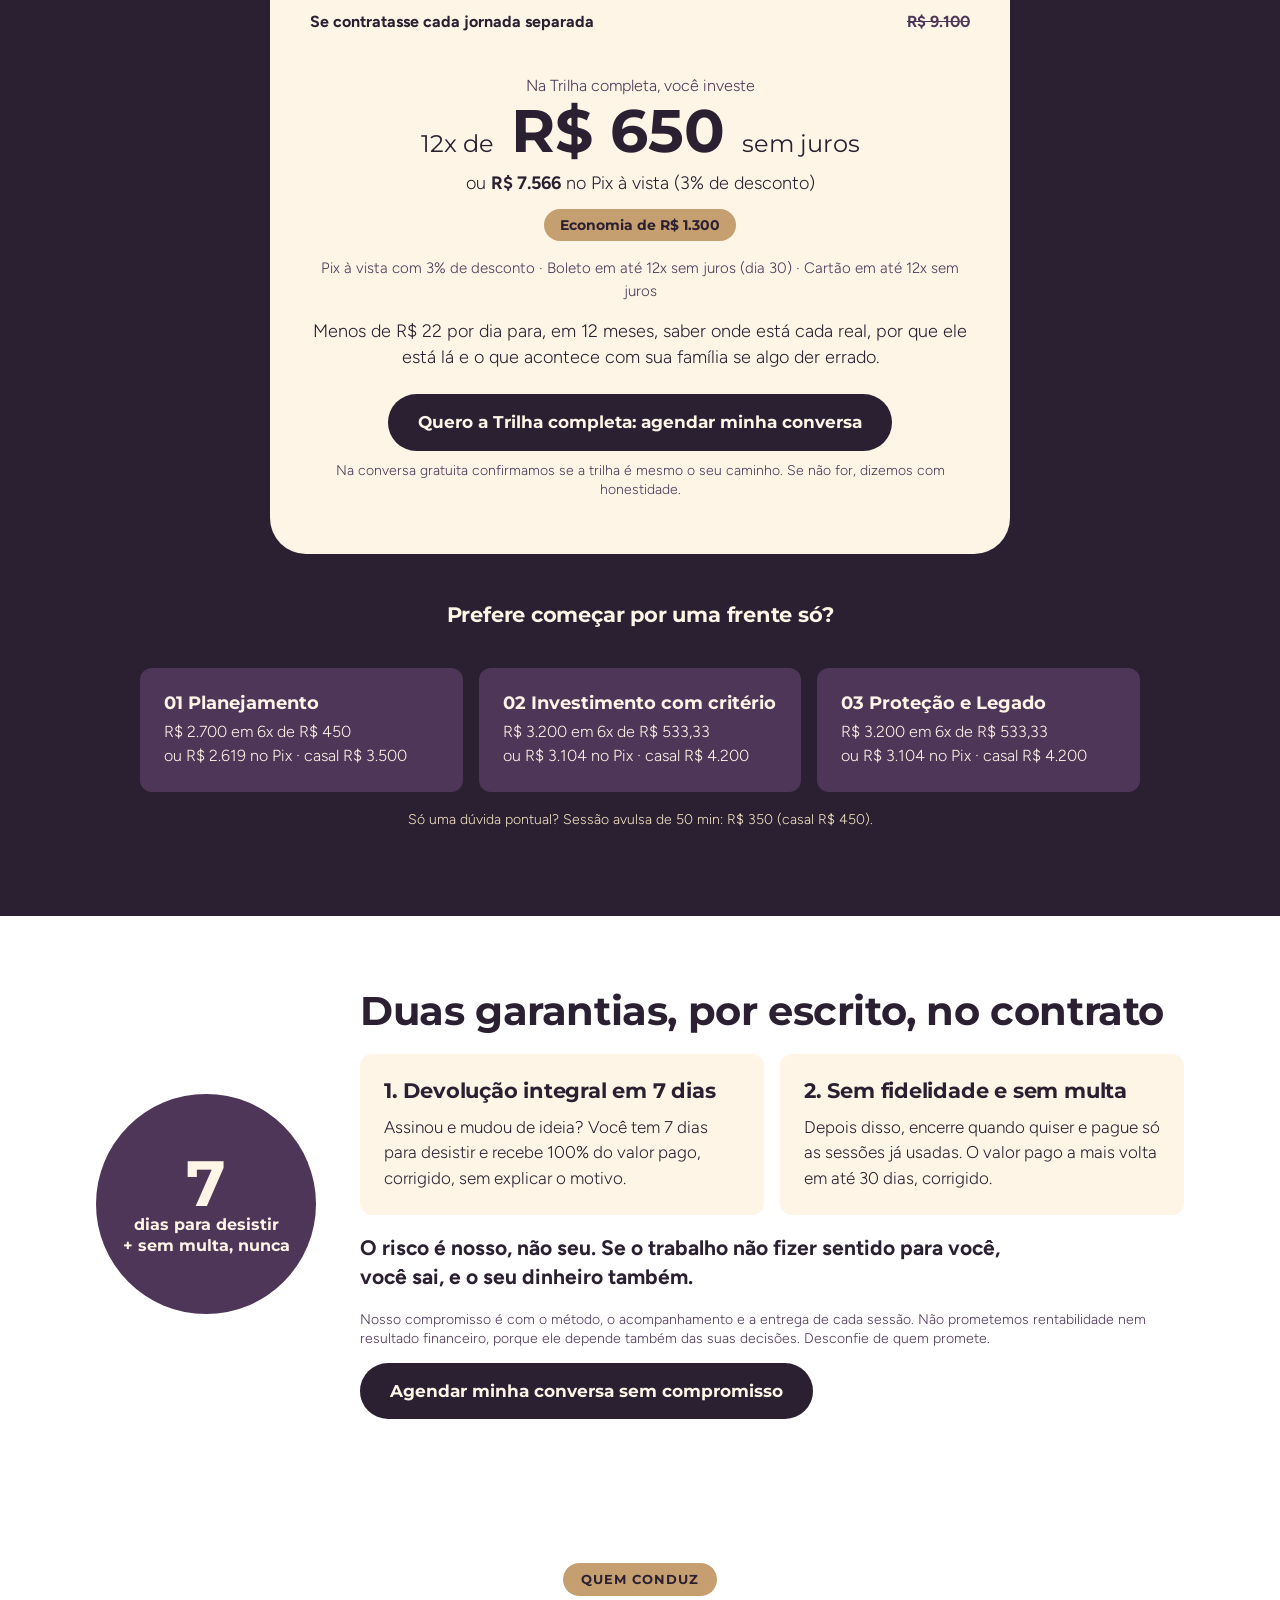
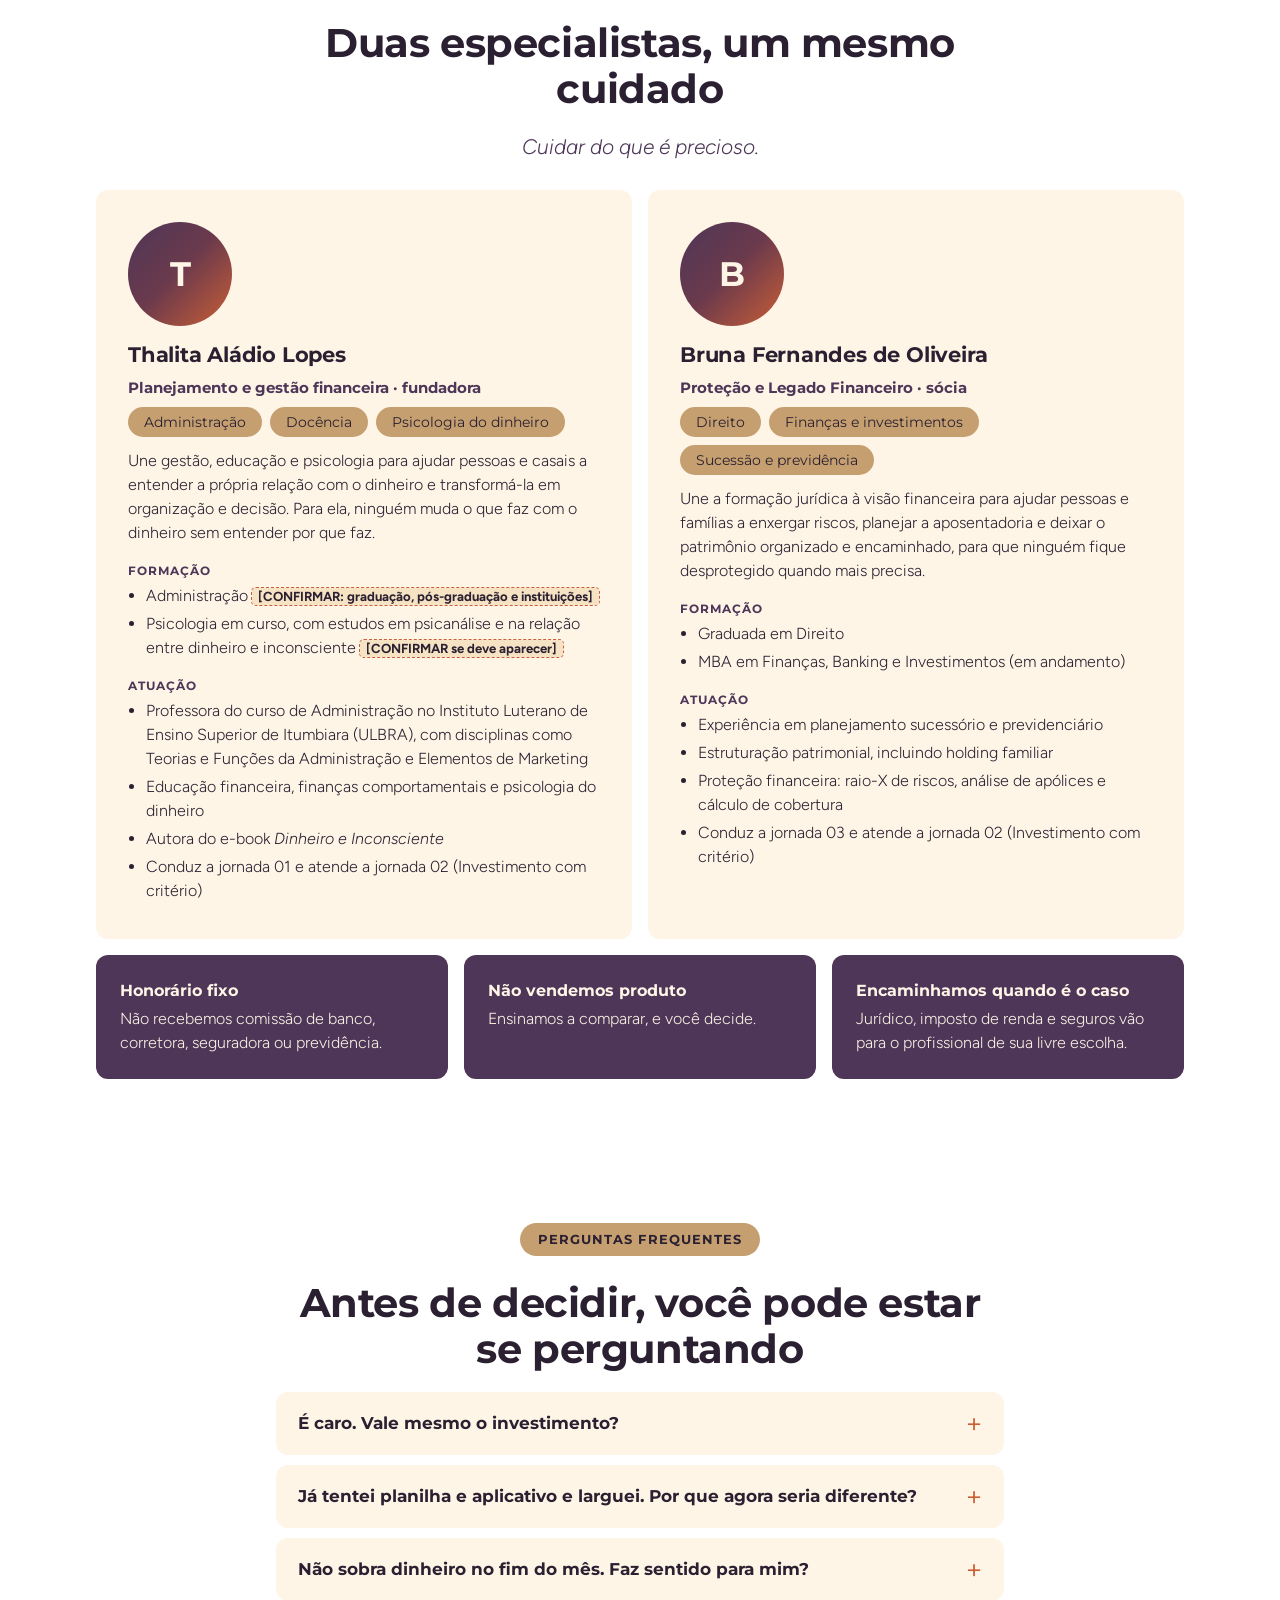
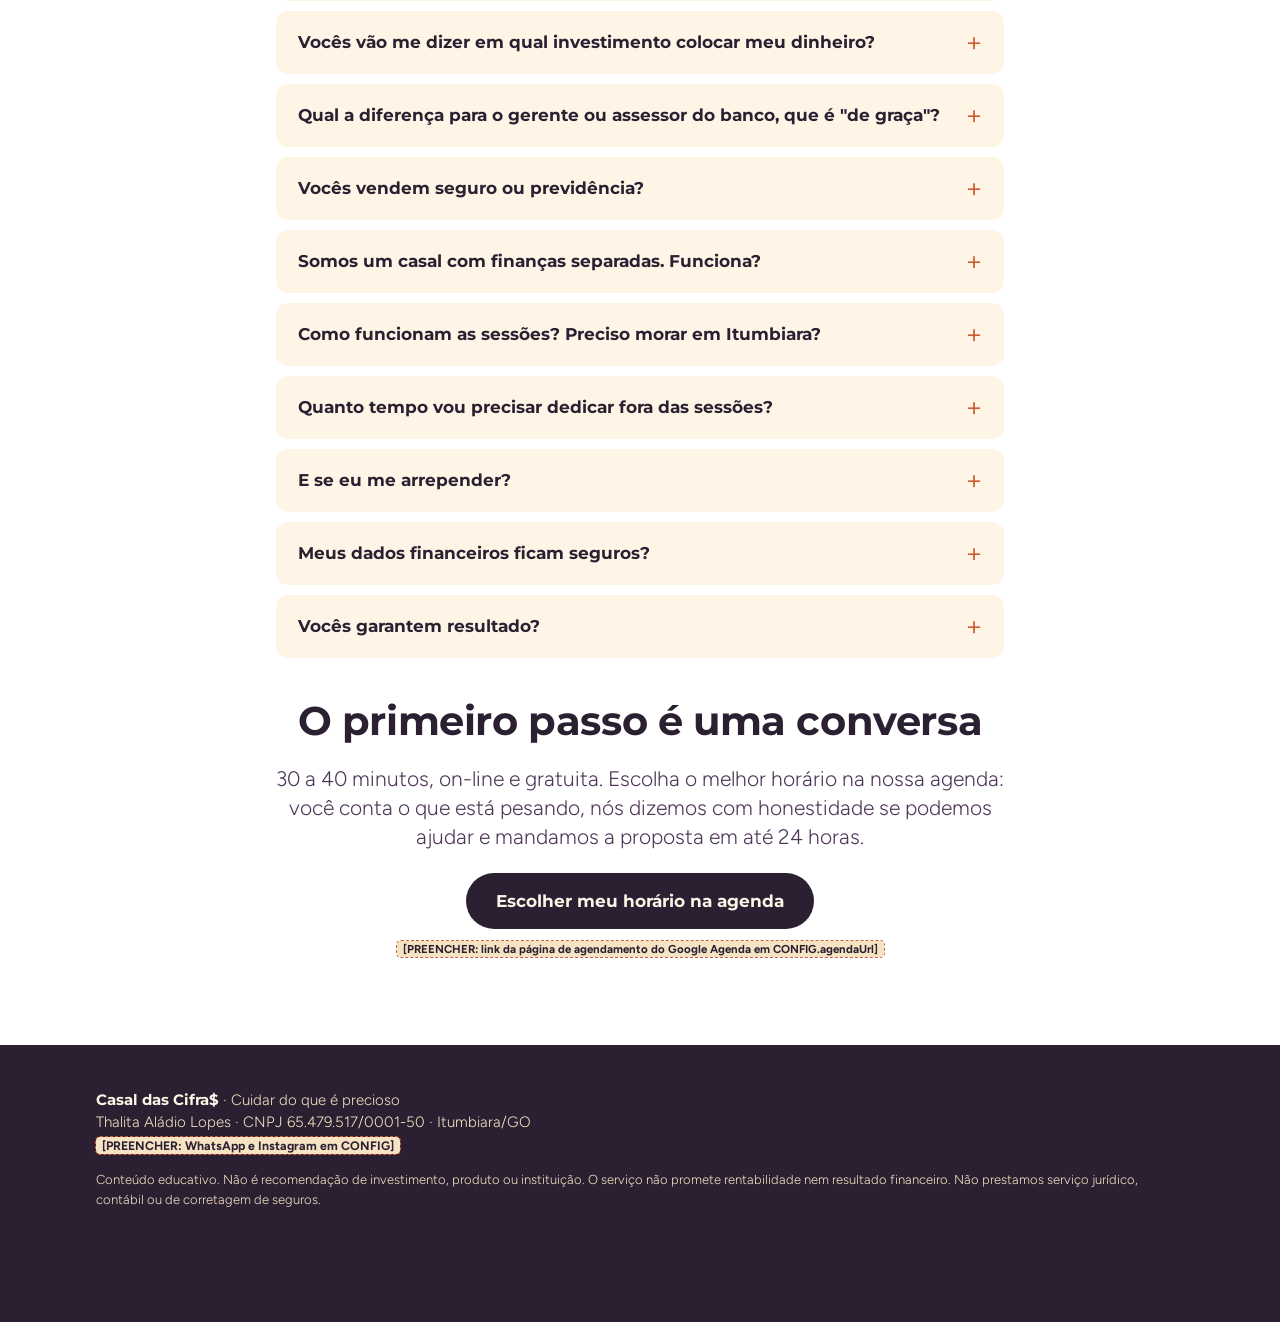
==== commit b5b07615: "Página de vendas no design system Casal das Cifra$ e bio da Bruna Co-Authored-By: Claude Opus 5.5 <n" ====
--- a/vendas/index.html
+++ b/vendas/index.html
@@ -3,207 +3,229 @@
 <head>
 <meta charset="utf-8">
 <meta name="viewport" content="width=device-width,initial-scale=1">
-<title>Trilha completa · O Casal das Cifra$</title>
+<title>Trilha completa · Casal das Cifra$</title>
 <meta name="description" content="Organize, invista com critério e proteja quem você ama. 18 sessões ao vivo, honorário fixo, sem comissão e sem julgamento.">
-<link rel="icon" href="../logo.webp">
+<link rel="preconnect" href="https://fonts.googleapis.com">
+<link rel="preconnect" href="https://fonts.gstatic.com" crossorigin>
+<link rel="stylesheet" href="https://fonts.googleapis.com/css2?family=Figtree:wght@300;400;700&family=Montserrat:wght@400;700&display=swap">
 <style>
+/* Design system: Casal das Cifra$ (tokens da Direção Visual) */
 :root{
-  --bg:#FCFAF6;--bg2:#F4EEE3;--card:#FFFFFF;--ink:#3D2B1F;--muted:#8B7355;--line:#DDD1BE;
-  --gold:#B08D57;--gold-ink:#7A5C2E;--dark:#2E2018;--dark-ink:#F4EEE3;--ok:#4E6B3A;--pend:#B3261E;
-  --serif:Georgia,"Times New Roman",serif;--sans:system-ui,-apple-system,"Segoe UI",Roboto,sans-serif;
+  --ameixa-noite:#2b2031;--ameixa:#4e3658;--cobre:#ca5e36;--camel:#c59f6f;--creme:#f5e3c3;--creme-claro:#fef5e6;
+  --branco:#ffffff;--cinza-papel:#f4f3f1;--ameixa-meio:#362840;--linha:rgba(48,28,20,.16);
+  --surface:var(--branco);--surface-alt:var(--cinza-papel);--card:var(--creme-claro);
+  --text:var(--ameixa-noite);--text-muted:var(--ameixa);--accent:var(--cobre);--support:var(--camel);--on-support:var(--ameixa-noite);--on-ameixa:var(--creme-claro);--focus:var(--ameixa);
+  --grad:linear-gradient(135deg,var(--ameixa) 0%,#6b3a4c 48%,var(--cobre) 100%);
+  --font-display:Montserrat,"Helvetica Neue",Arial,sans-serif;--font-text:Figtree,"Helvetica Neue",Arial,sans-serif;
+  --space-1:8px;--space-2:16px;--space-3:24px;--space-4:40px;--space-5:72px;
+  --radius-md:12px;--radius-lg:36px;--radius-pill:999px;
+  color-scheme:light;
 }
 *{box-sizing:border-box}
 html{scroll-behavior:smooth}
-body{margin:0;background:var(--bg);color:var(--ink);font:17px/1.6 var(--sans);-webkit-font-smoothing:antialiased}
+body{margin:0;background:var(--surface);color:var(--text);font:300 17px/1.5 var(--font-text);-webkit-font-smoothing:antialiased}
+strong,b{font-weight:700}
 img{max-width:100%;display:block}
-.wrap{max-width:1080px;margin:0 auto;padding:0 16px}
+a:focus-visible,button:focus-visible,summary:focus-visible{outline:2px solid var(--focus);outline-offset:3px}
+.wrap{max-width:1120px;margin:0 auto;padding:0 16px}
 .narrow{max-width:760px;margin:0 auto}
-h1,h2,h3,h4{font-family:var(--serif);line-height:1.2;margin:0 0 .5em;color:var(--ink)}
-h1{font-size:clamp(30px,5vw,48px)}
-h2{font-size:clamp(26px,3.6vw,36px)}
-h3{font-size:22px}
+h1,h2,h3,h4{font-family:var(--font-display);font-weight:700;line-height:1.15;margin:0 0 .5em;color:var(--text);letter-spacing:-0.01em}
+h1{font-size:clamp(34px,5.2vw,56px);line-height:1.02}
+h2{font-size:clamp(27px,3.6vw,40px)}
+h3{font-size:21px;line-height:1.25}
 p{margin:0 0 1em}
-section{padding:72px 0}
-.alt{background:var(--card)}
-.tint{background:var(--bg2)}
-.dark{background:var(--dark);color:var(--dark-ink)}
-.dark h2,.dark h3{color:var(--dark-ink)}
-.tag{display:inline-block;font:600 12px/1 var(--sans);letter-spacing:.12em;text-transform:uppercase;color:var(--gold-ink);background:#F1E6D2;padding:8px 12px;border-radius:999px;margin-bottom:18px}
+section{padding:var(--space-5) 0}
+.alt{background:var(--surface)}
+.tint{background:var(--surface-alt)}
+.dark{background:var(--ameixa-noite);color:var(--creme-claro)}
+.dark h2,.dark h3{color:var(--creme-claro)}
+.tag{display:inline-block;font:700 13px/1.3 var(--font-display);letter-spacing:.08em;text-transform:uppercase;color:var(--on-support);background:var(--support);padding:8px 18px;border-radius:var(--radius-pill);margin-bottom:var(--space-3)}
+.dark .tag{box-shadow:inset 0 0 0 1px var(--creme-claro)}
 .center{text-align:center}
-.lead{font-size:19px;color:var(--muted)}
-.pend{background:#FCE8E6;color:var(--pend);font:600 .85em var(--sans);padding:1px 6px;border-radius:4px;overflow-wrap:anywhere}
-.btn{display:inline-block;background:var(--gold);color:#fff;text-decoration:none;font:700 17px/1.2 var(--sans);padding:18px 28px;border-radius:12px;box-shadow:0 6px 18px rgba(122,92,46,.28);transition:transform .15s,background .15s;text-align:center}
-.btn:hover{background:var(--gold-ink);transform:translateY(-1px)}
-.btn:focus-visible{outline:3px solid var(--ink);outline-offset:3px}
-.micro{font-size:14px;color:var(--muted);margin-top:10px}
-.dark .micro{color:#CDBFA8}
-.offer .micro{color:var(--muted)}
+.lead{font:300 21px/1.4 var(--font-text);color:var(--text-muted)}
+.dark .lead{color:var(--creme)}
+.pend{background:var(--creme);color:var(--ameixa-noite);outline:1px dashed var(--cobre);font:700 .82em var(--font-text);padding:1px 6px;border-radius:4px;overflow-wrap:anywhere}
+.btn{display:inline-block;background:var(--ameixa-noite);color:var(--creme-claro);text-decoration:none;font:700 17px/1.2 var(--font-display);padding:18px 30px;border-radius:var(--radius-pill);transition:background .15s,transform .15s;text-align:center}
+.btn:hover{background:var(--ameixa);transform:translateY(-1px)}
+.dark .btn,.on-grad .btn{background:var(--creme-claro);color:var(--ameixa-noite)}
+.dark .btn:hover,.on-grad .btn:hover{background:var(--creme)}
+.offer .btn{background:var(--ameixa-noite);color:var(--creme-claro)}
+.offer .btn:hover{background:var(--ameixa)}
+.micro{font-size:14px;line-height:1.4;color:var(--text-muted);margin-top:10px}
+.dark .micro{color:var(--creme)}
+.offer .micro{color:var(--text-muted)}
+.rotulo{font:700 13px/1.3 var(--font-display);letter-spacing:.08em;text-transform:uppercase;color:var(--text-muted)}
+.ico{width:18px;height:18px;flex:none;vertical-align:-3px}
 
 /* topo */
-.top{position:sticky;top:0;z-index:20;background:rgba(252,250,246,.94);backdrop-filter:blur(6px);border-bottom:1px solid var(--line)}
-.top .wrap{display:flex;align-items:center;justify-content:space-between;height:64px}
-.brand{display:flex;align-items:center;gap:10px;font:700 18px var(--serif);color:var(--ink);text-decoration:none}
-.brand img{width:36px;height:36px;border-radius:50%}
-.top .btn{padding:10px 16px;font-size:14px;box-shadow:none}
-
-/* hero */
+.top{position:sticky;top:0;z-index:20;background:rgba(255,255,255,.95);backdrop-filter:blur(6px);border-bottom:1px solid var(--linha)}
+.top .wrap{display:flex;align-items:center;justify-content:space-between;height:68px}
+.brand{font:700 20px var(--font-display);color:var(--text);text-decoration:none;letter-spacing:-0.01em}
+.top .btn{padding:11px 20px;font-size:14px}
+
+/* hero: texto no branco, degradê no painel lateral */
 .hero{padding:56px 0 40px}
 .hero-grid{display:grid;grid-template-columns:1.05fr .95fr;gap:48px;align-items:center}
-.vsl{aspect-ratio:16/9;border-radius:16px;background:linear-gradient(135deg,#3D2B1F,#7A5C2E);display:grid;place-items:center;color:#F4EEE3;text-align:center;padding:16px;box-shadow:0 20px 40px rgba(61,43,31,.18)}
-.vsl .play{width:72px;height:72px;border-radius:50%;background:rgba(255,255,255,.18);display:grid;place-items:center;margin:0 auto 12px;font-size:28px}
-.trust{display:flex;flex-wrap:wrap;gap:10px 22px;margin-top:28px;padding-top:22px;border-top:1px solid var(--line);font-size:14px;color:var(--muted)}
-.trust span::before{content:"✓ ";color:var(--ok);font-weight:700}
+.hero .lead{margin-top:var(--space-2)}
+.vsl{aspect-ratio:4/5;max-height:520px;width:100%;border-radius:var(--radius-lg);background:var(--grad);display:flex;flex-direction:column;justify-content:flex-end;color:var(--creme-claro);padding:32px;position:relative;overflow:hidden}
+.vsl svg.arcs{position:absolute;right:-1px;top:-1px;width:62%;height:auto;opacity:.9}
+.vsl .play{width:76px;height:76px;border-radius:50%;background:var(--creme-claro);display:grid;place-items:center;margin-bottom:18px}
+.vsl strong{font:700 26px/1.2 var(--font-display)}
+.vsl span{font-size:16px;opacity:.95}
+.trust{display:flex;flex-wrap:wrap;gap:10px 26px;margin-top:32px;padding-top:22px;border-top:1px solid var(--linha);font-size:15px;color:var(--text)}
+.trust span{display:inline-flex;gap:8px;align-items:center}
+.trust span::before,.stack td:first-child::before{content:"";width:9px;height:9px;border-radius:50%;background:var(--cobre);flex:none;display:inline-block}
 
 /* dor */
-.pains{display:grid;grid-template-columns:repeat(2,1fr);gap:14px;margin:28px 0}
-.pain{background:var(--bg);border:1px solid var(--line);border-radius:12px;padding:16px 18px 16px 48px;position:relative}
-.pain::before{content:"";position:absolute;left:18px;top:20px;width:16px;height:16px;border:2px solid var(--gold);border-radius:4px}
-.callout{font:italic 20px/1.5 var(--serif);border-left:4px solid var(--gold);padding:4px 0 4px 18px;margin:24px 0}
+.pains{display:grid;grid-template-columns:repeat(2,1fr);gap:var(--space-2);margin:28px 0}
+.pain{background:var(--card);border-radius:var(--radius-md);padding:var(--space-3)}
+.callout{font:700 21px/1.4 var(--font-text);color:var(--text);text-align:center;margin:28px auto;max-width:640px}
 
 /* mecanismo */
-.compare{display:grid;grid-template-columns:1fr 1fr;gap:16px;margin:28px 0}
-.col{border-radius:14px;padding:22px}
-.col.bad{background:var(--card);border:1px solid var(--line)}
-.col.good{background:var(--dark);color:var(--dark-ink)}
-.col h4{font:700 14px var(--sans);letter-spacing:.08em;text-transform:uppercase;margin-bottom:12px}
-.col.bad h4{color:var(--muted)}.col.good h4{color:#E5C994}
+.compare{display:grid;grid-template-columns:1fr 1fr;gap:var(--space-2);margin:32px 0}
+.col{border-radius:var(--radius-md);padding:28px}
+.col.bad{background:var(--card)}
+.col.good{background:var(--ameixa);color:var(--on-ameixa)}
+.col h4{font:700 13px var(--font-display);letter-spacing:.08em;text-transform:uppercase;margin-bottom:14px}
+.col.bad h4{color:var(--text-muted)}.col.good h4{color:var(--creme)}
 .col ol{margin:0;padding-left:20px}.col li{margin-bottom:10px}
-.flow{display:grid;grid-template-columns:repeat(3,1fr);gap:0;margin:32px 0;counter-reset:f}
-.step{background:var(--card);border:1px solid var(--line);padding:22px;position:relative}
-.step:first-child{border-radius:14px 0 0 14px}.step:last-child{border-radius:0 14px 14px 0}
-.step+.step{border-left:none}
-.step b{display:block;font:700 13px var(--sans);color:var(--gold-ink);letter-spacing:.1em}
-.step h3{margin:6px 0 8px}
-.step p{margin:0;font-size:15px;color:var(--muted)}
+.flow{display:grid;grid-template-columns:repeat(3,1fr);gap:var(--space-2);margin:32px 0}
+.step{background:var(--ameixa);color:var(--on-ameixa);border-radius:var(--radius-md);padding:var(--space-3)}
+.step b{display:block;font:700 13px var(--font-display);letter-spacing:.08em;color:var(--creme)}
+.step h3{margin:8px 0;color:var(--creme-claro)}
+.step p{margin:0;font-size:16px}
 .timeline{display:grid;grid-template-columns:5fr 10fr 25fr 10fr;gap:6px;margin:24px 0 10px}
-.tl{padding:14px;border-radius:10px;color:#fff;font-size:14px;line-height:1.35}
-.tl b{display:block;font-size:13px;opacity:.9}
-.tl:nth-child(1){background:#A88B65}.tl:nth-child(2){background:#8B7355}.tl:nth-child(3){background:#7A5C2E}.tl:nth-child(4){background:#3D2B1F}
-.quote-big{font:700 22px/1.4 var(--serif);text-align:center;margin:28px auto;max-width:640px}
+.tl{padding:14px;border-radius:var(--radius-md);color:var(--creme-claro);font-size:15px;line-height:1.35}
+.tl b{display:block;font:700 13px var(--font-display)}
+.tl:nth-child(1){background:var(--ameixa-noite)}.tl:nth-child(2){background:var(--ameixa-meio)}.tl:nth-child(3){background:var(--ameixa)}.tl:nth-child(4){background:var(--camel);color:var(--ameixa-noite)}
+.quote-big{font:700 clamp(22px,2.6vw,28px)/1.3 var(--font-display);text-align:center;margin:32px auto;max-width:700px;color:var(--text)}
+
+/* indicadores */
+.ind-grid{display:grid;grid-template-columns:repeat(5,1fr);gap:var(--space-2);margin-top:28px}
+.ind{background:var(--branco);border-radius:var(--radius-md);padding:var(--space-3)}
+.ind .k{font:700 12px var(--font-display);letter-spacing:.08em;text-transform:uppercase;color:var(--text-muted)}
+.ind .v{font:700 30px/1.15 var(--font-display);color:var(--text);margin:8px 0 2px}
+.ind .d{font-size:14px;color:var(--text-muted)}
+.ind .up,.ind .down{font-weight:700;color:var(--text)}
+.ind p{font-size:15px;margin:12px 0 0;border-top:1px solid var(--linha);padding-top:12px}
+.ind-foot{font-size:14px;color:var(--text-muted);text-align:center;margin-top:18px}
+.real{margin-top:var(--space-2);background:var(--ameixa-noite);color:var(--creme-claro);border-radius:var(--radius-md);padding:22px 26px;display:flex;gap:22px;align-items:center;flex-wrap:wrap}
+.real b{font:700 34px var(--font-display);color:var(--cobre)}
 
 /* produto */
-.jours{display:grid;grid-template-columns:repeat(3,1fr);gap:18px;margin:32px 0}
-.jour{background:var(--card);border:1px solid var(--line);border-radius:16px;padding:24px;display:flex;flex-direction:column}
-.jour .n{font:700 44px/1 var(--serif);color:var(--gold)}
-.jour .who{font-size:14px;color:var(--muted);margin-bottom:6px}
-.jour .for{font-size:15px;font-style:italic;color:var(--muted);border-bottom:1px solid var(--line);padding-bottom:12px;margin-bottom:12px}
-.jour ul{margin:0;padding:0;list-style:none;font-size:15px}
-.jour li{padding:6px 0 6px 22px;position:relative}
-.jour li::before{content:"→";position:absolute;left:0;color:var(--gold)}
-.jour .tool{margin-top:auto;padding-top:12px;font-size:13px;color:var(--muted)}
-.incl{display:grid;grid-template-columns:repeat(3,1fr);gap:14px;margin-top:20px}
-.inc{background:var(--bg);border-radius:12px;padding:16px;font-size:15px}
-.inc b{display:block;margin-bottom:4px}
+.jours{display:grid;grid-template-columns:repeat(3,1fr);gap:var(--space-2);margin:32px 0}
+.jour{background:var(--card);border-radius:var(--radius-md);padding:28px;display:flex;flex-direction:column}
+.jour .n{font:700 52px/1 var(--font-display);color:var(--cobre);margin-bottom:8px}
+.jour .who{font-size:15px;color:var(--text-muted);margin-bottom:8px;font-weight:700}
+.jour .for{font-size:16px;color:var(--text-muted);border-bottom:1px solid var(--linha);padding-bottom:14px;margin-bottom:12px}
+.jour ul{margin:0;padding:0;list-style:none;font-size:16px}
+.jour li{padding:7px 0 7px 22px;position:relative}
+.jour li::before{content:"";position:absolute;left:0;top:15px;width:10px;height:10px;border-radius:0 10px 0 0;background:var(--cobre)}
+.jour .tool{margin-top:auto;padding-top:16px;font-size:14px;color:var(--text-muted)}
+.jour .tool .rotulo{display:block;margin-bottom:4px}
+.incl{display:grid;grid-template-columns:repeat(3,1fr);gap:var(--space-2);margin-top:20px}
+.inc{background:var(--surface-alt);border-radius:var(--radius-md);padding:var(--space-3);font-size:16px}
+.inc b{display:block;margin-bottom:4px;font-family:var(--font-display)}
 
 /* prova */
-.tests{display:grid;grid-template-columns:repeat(3,1fr);gap:16px;margin:28px 0}
-.test{background:var(--card);border-radius:14px;padding:22px;border:1px dashed var(--gold)}
-.test h4{font:700 18px/1.35 var(--serif)}
-.test .who{font-size:14px;color:var(--muted);margin-top:12px}
-.stats{display:flex;justify-content:center;flex-wrap:wrap;gap:40px;margin-top:20px;text-align:center}
-.stats b{display:block;font:700 34px var(--serif);color:var(--gold-ink)}
-.note{font-size:13px;color:var(--muted);text-align:center;margin-top:18px}
-
-/* bonus */
-.bonus{display:grid;grid-template-columns:repeat(2,1fr);gap:16px;margin-top:28px}
-.bn{background:var(--card);border:1px solid var(--line);border-radius:14px;padding:22px;position:relative;overflow:hidden}
-.bn .rib{font:700 12px var(--sans);letter-spacing:.1em;color:#fff;background:var(--gold);display:inline-block;padding:5px 10px;border-radius:6px;margin-bottom:10px}
+.tests{display:grid;grid-template-columns:repeat(3,1fr);gap:var(--space-2);margin:28px 0}
+.test{background:var(--branco);border-radius:var(--radius-md);padding:var(--space-3)}
+.test h4{font:700 19px/1.35 var(--font-display)}
+.test .who{font-size:14px;color:var(--text-muted);margin-top:12px}
+.stats{display:flex;justify-content:center;flex-wrap:wrap;gap:48px;margin-top:24px;text-align:center}
+.stats b{display:block;font:700 40px var(--font-display);color:var(--cobre)}
+.note{font-size:14px;color:var(--text-muted);text-align:center;margin-top:18px}
+
+/* bônus */
+.bonus{display:grid;grid-template-columns:repeat(2,1fr);gap:var(--space-2);margin-top:28px}
+.bn{background:var(--card);border-radius:var(--radius-md);padding:28px}
+.bn .rib{font:700 12px var(--font-display);letter-spacing:.08em;color:var(--on-support);background:var(--support);display:inline-block;padding:6px 14px;border-radius:var(--radius-pill);margin-bottom:12px}
 .bn .val{margin-top:12px;font-size:15px}
-.bn s{color:var(--muted)}
-.bn .free{color:var(--ok);font-weight:700}
+.bn s{color:var(--text-muted)}
+.bn .free{color:var(--text);font-weight:700}
 
 /* oferta */
-.offer{max-width:720px;margin:0 auto;background:var(--card);color:var(--ink);border:2px solid var(--gold);border-radius:20px;padding:32px;box-shadow:0 24px 50px rgba(0,0,0,.25)}
-.toggle{display:flex;background:var(--bg2);border-radius:999px;padding:4px;width:max-content;margin:0 auto 24px}
-.toggle button{border:0;background:transparent;font:600 15px var(--sans);color:var(--muted);padding:10px 22px;border-radius:999px;cursor:pointer}
-.toggle button[aria-pressed="true"]{background:var(--ink);color:#fff}
-.stack{width:100%;border-collapse:collapse;font-size:15px}
-.stack td{padding:11px 0;border-bottom:1px solid var(--line);vertical-align:top}
+.offer{max-width:740px;margin:0 auto;background:var(--creme-claro);color:var(--text);border-radius:var(--radius-lg);padding:40px}
+.toggle{display:flex;background:var(--creme);border-radius:var(--radius-pill);padding:4px;width:max-content;margin:0 auto 24px}
+.toggle button{border:0;background:transparent;font:700 15px var(--font-display);color:var(--ameixa);padding:12px 24px;border-radius:var(--radius-pill);cursor:pointer;min-height:44px}
+.toggle button[aria-pressed="true"]{background:var(--ameixa-noite);color:var(--creme-claro)}
+.stack{width:100%;border-collapse:collapse;font-size:16px}
+.stack td{padding:12px 0;border-bottom:1px solid var(--linha);vertical-align:top}
+.stack td:first-child{display:flex;gap:10px;align-items:baseline}
+.stack td:first-child::before{transform:translateY(-1px)}
 .stack td:last-child{text-align:right;white-space:nowrap;padding-left:12px}
-.stack td:first-child::before{content:"✓ ";color:var(--ok);font-weight:700}
 .stack tr.sum td{border-bottom:none;font-weight:700;padding-top:16px}
-.stack tr.sum td::before{content:""}
-.stack s{color:var(--muted)}
-.price{text-align:center;margin:26px 0 8px}
-.price .lbl{font-size:15px;color:var(--muted)}
-.price .big{font:700 clamp(40px,7vw,56px)/1.1 var(--serif);color:var(--ink)}
-.price .big small{font-size:.45em;font-weight:400}
-.price .pix{font-size:17px;margin-top:6px}
-.save{display:inline-block;background:#E7EFDF;color:var(--ok);font-weight:700;font-size:14px;padding:6px 12px;border-radius:999px;margin-top:10px}
-.pay{font-size:14px;color:var(--muted);text-align:center;margin:16px 0}
-.reframe{font:italic 17px var(--serif);text-align:center;color:var(--muted);margin:16px 0 22px}
-.minis{display:grid;grid-template-columns:repeat(3,1fr);gap:14px;max-width:960px;margin:40px auto 0}
-.mini{border:1px solid rgba(244,238,227,.25);border-radius:14px;padding:18px;font-size:15px}
-.mini b{display:block;font:700 17px var(--serif);margin-bottom:6px;color:#E5C994}
+.stack tr.sum td::before{display:none}
+.stack s{color:var(--text-muted)}
+.price{text-align:center;margin:28px 0 8px}
+.price .lbl{font-size:16px;color:var(--text-muted)}
+.price .big{font:700 clamp(42px,7vw,60px)/1.1 var(--font-display);color:var(--text)}
+.price .big small{font-size:.4em;font-weight:400}
+.price .pix{font-size:18px;margin-top:6px}
+.save{display:inline-block;background:var(--support);color:var(--on-support);font:700 14px var(--font-display);padding:7px 16px;border-radius:var(--radius-pill);margin-top:12px}
+.pay{font-size:15px;color:var(--text-muted);text-align:center;margin:16px 0}
+.reframe{font:300 18px/1.45 var(--font-text);text-align:center;color:var(--text);margin:16px 0 24px}
+.minis{display:grid;grid-template-columns:repeat(3,1fr);gap:var(--space-2);max-width:1000px;margin:40px auto 0}
+.mini{background:var(--ameixa);border-radius:var(--radius-md);padding:var(--space-3);font-size:16px;color:var(--creme-claro)}
+.mini b{display:block;font:700 18px var(--font-display);margin-bottom:6px}
 
 /* garantia */
-.guar{display:grid;grid-template-columns:200px 1fr;gap:36px;align-items:center}
-.seal{width:200px;height:200px;border-radius:50%;border:3px double var(--ok);display:grid;place-items:center;text-align:center;color:var(--ok);font:700 15px/1.3 var(--sans);background:#F3F7EE}
-.seal b{display:block;font:700 54px/1 var(--serif)}
-.g2{display:grid;grid-template-columns:1fr 1fr;gap:16px;margin:18px 0}
-.g2 div{background:var(--card);border-radius:12px;padding:18px;border:1px solid var(--line)}
+.guar{display:grid;grid-template-columns:220px 1fr;gap:44px;align-items:center}
+.seal{width:220px;height:220px;border-radius:50%;background:var(--ameixa);display:grid;place-items:center;text-align:center;color:var(--creme-claro);font:700 16px/1.3 var(--font-display);padding:20px}
+.seal b{display:block;font:700 64px/1 var(--font-display);color:var(--creme-claro)}
+.g2{display:grid;grid-template-columns:1fr 1fr;gap:var(--space-2);margin:18px 0}
+.g2 div{background:var(--card);border-radius:var(--radius-md);padding:var(--space-3)}
 
 /* autoridade */
-.experts{display:grid;grid-template-columns:1fr 1fr;gap:22px;margin-top:28px}
-.ex{background:var(--bg);border-radius:16px;padding:24px;border:1px solid var(--line)}
-.ph{width:96px;height:96px;border-radius:50%;background:var(--bg2);border:2px solid var(--gold);display:grid;place-items:center;font:700 30px var(--serif);color:var(--gold-ink);margin-bottom:14px}
-.ex .role{color:var(--gold-ink);font-weight:600;font-size:15px;margin-bottom:10px}
-.ex ul{padding-left:18px;margin:0;font-size:15px}
-.indep{display:grid;grid-template-columns:repeat(3,1fr);gap:14px;margin-top:28px}
-.indep div{background:var(--dark);color:var(--dark-ink);border-radius:12px;padding:18px;font-size:15px}
-.indep b{display:block;color:#E5C994;margin-bottom:4px}
+.experts{display:grid;grid-template-columns:1fr 1fr;gap:var(--space-2);margin-top:28px}
+.ex{background:var(--card);border-radius:var(--radius-md);padding:32px}
+.ph{width:104px;height:104px;border-radius:50%;background:var(--grad);display:grid;place-items:center;font:700 34px var(--font-display);color:var(--creme-claro);margin-bottom:16px}
+.ex .role{color:var(--text-muted);font:700 15px var(--font-display);margin-bottom:10px}
+.ex .bio{font-size:16px;margin:12px 0}
+.ex h4{font:700 12px var(--font-display);letter-spacing:.08em;text-transform:uppercase;color:var(--text-muted);margin:18px 0 6px}
+.ex ul{padding-left:18px;margin:0;font-size:16px}
+.ex li{margin-bottom:4px}
+.pills{display:flex;flex-wrap:wrap;gap:8px;margin:4px 0 6px}
+.pills span{background:var(--support);color:var(--on-support);border-radius:var(--radius-pill);padding:6px 16px;font:400 14px var(--font-display)}
+.indep{display:grid;grid-template-columns:repeat(3,1fr);gap:var(--space-2);margin-top:var(--space-2)}
+.indep div{background:var(--ameixa);color:var(--on-ameixa);border-radius:var(--radius-md);padding:var(--space-3);font-size:16px}
+.indep b{display:block;color:var(--creme-claro);margin-bottom:4px;font-family:var(--font-display)}
 
 /* faq */
-.faq details{background:var(--card);border:1px solid var(--line);border-radius:12px;margin-bottom:10px}
-.faq summary{cursor:pointer;list-style:none;padding:18px 48px 18px 20px;font-weight:600;position:relative}
+.faq details{background:var(--card);border-radius:var(--radius-md);margin-bottom:10px}
+.faq summary{cursor:pointer;list-style:none;padding:20px 52px 20px 22px;font:700 17px/1.35 var(--font-display);position:relative;min-height:44px}
 .faq summary::-webkit-details-marker{display:none}
-.faq summary::after{content:"+";position:absolute;right:20px;top:14px;font-size:24px;color:var(--gold)}
+.faq summary::after{content:"+";position:absolute;right:22px;top:15px;font:400 28px var(--font-display);color:var(--cobre)}
 .faq details[open] summary::after{content:"–"}
-.faq details p{padding:0 20px 18px;margin:0;color:#5a4636}
-
-/* indicadores */
-.ind-grid{display:grid;grid-template-columns:repeat(5,1fr);gap:12px;margin-top:26px}
-.ind{background:var(--card);border:1px solid var(--line);border-radius:14px;padding:18px}
-.ind .k{font:700 12px var(--sans);letter-spacing:.1em;text-transform:uppercase;color:var(--muted)}
-.ind .v{font:700 30px/1.15 var(--serif);color:var(--ink);margin:6px 0 2px}
-.ind .d{font-size:13px;color:var(--muted)}
-.ind .up{color:var(--ok);font-weight:700}.ind .down{color:var(--pend);font-weight:700}
-.ind p{font-size:14px;margin:10px 0 0;color:#5a4636;border-top:1px dashed var(--line);padding-top:10px}
-.ind-foot{font-size:13px;color:var(--muted);text-align:center;margin-top:16px}
-.real{margin-top:18px;background:var(--dark);color:var(--dark-ink);border-radius:14px;padding:18px 22px;display:flex;gap:18px;align-items:center;flex-wrap:wrap}
-.real b{font:700 30px var(--serif);color:#E5C994}
-/* bios */
-.ex h3{margin-bottom:2px}
-.ex .bio{font-size:15px;color:#5a4636;margin:10px 0 12px}
-.ex h4{font:700 12px var(--sans);letter-spacing:.1em;text-transform:uppercase;color:var(--muted);margin:14px 0 6px}
-/* agenda */
-.agenda-frame{width:100%;height:640px;border:1px solid var(--line);border-radius:14px;background:#fff;margin-top:20px}
-footer{background:var(--dark);color:#CDBFA8;font-size:14px;padding:40px 0 100px}
-footer b{color:var(--dark-ink)}
-.disc{font-size:12px;opacity:.8;margin-top:14px}
-
-/* barra fixa celular + whatsapp */
+.faq details p{padding:0 22px 20px;margin:0}
+.agenda-frame{width:100%;height:660px;border:0;border-radius:var(--radius-md);background:#fff;margin-top:20px}
+
+footer{background:var(--ameixa-noite);color:var(--creme);font-size:15px;padding:44px 0 100px}
+footer b{color:var(--creme-claro);font-family:var(--font-display)}
+.disc{font-size:13px;margin-top:14px}
+
+/* barra fixa no celular e WhatsApp */
 .mbar{display:none}
-.wa{position:fixed;right:18px;bottom:18px;width:56px;height:56px;border-radius:50%;background:#25D366;color:#fff;display:grid;place-items:center;text-decoration:none;font-size:26px;box-shadow:0 6px 16px rgba(0,0,0,.25);z-index:30}
+.wa{position:fixed;right:18px;bottom:18px;width:56px;height:56px;border-radius:50%;background:var(--ameixa);color:var(--creme-claro);display:grid;place-items:center;text-decoration:none;z-index:30}
+.wa:hover{background:var(--ameixa-noite)}
 
 @media (max-width:1000px){.ind-grid{grid-template-columns:repeat(2,1fr)}}
 @media (max-width:880px){
   section{padding:56px 0}
   .hero-grid,.compare,.guar,.experts{grid-template-columns:1fr}
   .hero-grid{gap:28px}
-  .pains,.bonus,.g2{grid-template-columns:1fr}
-  .flow{grid-template-columns:1fr}
-  .step:first-child{border-radius:14px 14px 0 0}.step:last-child{border-radius:0 0 14px 14px}
-  .step+.step{border-left:1px solid var(--line);border-top:none}
+  .vsl{aspect-ratio:16/11}
+  .pains,.bonus,.g2,.flow{grid-template-columns:1fr}
   .timeline{grid-template-columns:1fr}
   .jours,.incl,.tests,.minis,.indep{grid-template-columns:1fr}
   .seal{margin:0 auto}
-  .offer{padding:22px}
+  .offer{padding:24px;border-radius:var(--radius-md)}
+  .ex{padding:var(--space-3)}
   .top .btn{display:none}
-  .mbar{display:block;position:fixed;left:0;right:0;bottom:0;padding:10px 16px calc(10px + env(safe-area-inset-bottom));background:rgba(252,250,246,.97);border-top:1px solid var(--line);z-index:25;transform:translateY(110%);transition:transform .25s}
+  .mbar{display:block;position:fixed;left:0;right:0;bottom:0;padding:10px 16px calc(10px + env(safe-area-inset-bottom));background:rgba(255,255,255,.97);border-top:1px solid var(--linha);z-index:25;transform:translateY(110%);transition:transform .25s}
   .mbar.on{transform:none}
-  .mbar .btn{display:block;padding:14px}
-  .wa{bottom:84px}
+  .mbar .btn{display:block;padding:15px}
+  .wa{bottom:86px}
 }
 </style>
 </head>
@@ -212,7 +234,7 @@
 <!-- ============ TOPO ============ -->
 <header class="top">
   <div class="wrap">
-    <a class="brand" href="#"><img src="../logo.webp" alt="">O Casal das Cifra$</a>
+    <a class="brand" href="#">Casal das Cifra$</a>
     <a class="btn" href="#agendar" data-cta>Agendar conversa gratuita</a>
   </div>
 </header>
@@ -230,8 +252,11 @@
       <p class="micro">30 a 40 minutos, on-line, sem compromisso. Proposta sob medida em até 24 horas.</p>
     </div>
     <!-- VSL: substituir este bloco pelo <iframe> do vídeo (YouTube/Vimeo, 16:9) -->
-    <div class="vsl" role="img" aria-label="Espaço para o vídeo de apresentação">
-      <div><div class="play">▶</div><strong>Vídeo de apresentação (3 a 5 min)</strong><br><span style="font-size:14px;opacity:.85">Thalita e Bruna · Organizar → Investir → Proteger</span></div>
+    <div class="vsl on-grad" role="img" aria-label="Espaço para o vídeo de apresentação de Thalita e Bruna">
+      <svg class="arcs" viewBox="0 0 192 192" aria-hidden="true"><path d="M0 0 A96 96 0 0 1 96 96 L0 96 Z" fill="#fef5e6" opacity=".18"/><path d="M192 96 A96 96 0 0 1 96 0 L192 0 Z" fill="#fef5e6" opacity=".18"/><path d="M96 192 A96 96 0 0 1 192 96 L192 192 Z" fill="#c59f6f" opacity=".55"/></svg>
+      <div class="play"><svg width="26" height="26" viewBox="0 0 24 24" aria-hidden="true"><path d="M8 5v14l11-7z" fill="#2b2031"/></svg></div>
+      <strong>Vídeo de apresentação</strong>
+      <span>Thalita e Bruna explicam o caminho: organizar, investir com critério e proteger. 3 a 5 minutos.</span>
     </div>
   </div>
   <div class="wrap"><div class="trust"><span>Honorário fixo, sem comissão</span><span>Saia quando quiser, sem multa</span><span>7 dias para desistir com devolução integral</span></div></div>
@@ -329,7 +354,7 @@
   <div class="wrap">
     <div class="narrow center">
       <span class="tag">O que você recebe</span>
-      <h2>Trilha completa O Casal das Cifra$</h2>
+      <h2>Trilha completa Casal das Cifra$</h2>
       <p class="lead">As 3 jornadas, 18 sessões de 50 minutos, 12 meses de acompanhamento.</p>
     </div>
     <div class="jours">
@@ -343,7 +368,7 @@
           <li><strong>Implantação na vida real:</strong> caixinhas e rituais que cabem na rotina.</li>
           <li><strong>Ajustes e estabilização:</strong> você termina sabendo conduzir sozinho(a).</li>
         </ul>
-        <div class="tool">📎 Planilha de 10 abas, do Painel ao Calendário anual.</div>
+        <div class="tool"><span class="rotulo">Ferramentas</span>Planilha de 10 abas, do Painel ao Calendário anual.</div>
       </article>
       <article class="jour">
         <div class="n">02</div><h3>Investimento com critério</h3><div class="who">com Thalita ou Bruna</div>
@@ -355,7 +380,7 @@
           <li><strong>Decidir com critério:</strong> liquidez, prazo, custo, tributação e risco, com plano de aportes.</li>
           <li><strong>Rotina e painel:</strong> 7 regras de decisão escritas por você.</li>
         </ul>
-        <div class="tool">📎 Planilha de 9 abas, diagnóstico da carteira e regras de decisão.</div>
+        <div class="tool"><span class="rotulo">Ferramentas</span>Planilha de 9 abas, diagnóstico da carteira e regras de decisão.</div>
       </article>
       <article class="jour">
         <div class="n">03</div><h3>Proteção e Legado Financeiro</h3><div class="who">com Bruna</div>
@@ -367,7 +392,7 @@
           <li><strong>Meta de aposentadoria:</strong> um número e um plano de aportes.</li>
           <li><strong>Legado e encaminhamento:</strong> briefing pronto para o profissional de sua escolha.</li>
         </ul>
-        <div class="tool">📎 Planilhas de riscos, aposentadoria e sucessão.</div>
+        <div class="tool"><span class="rotulo">Ferramentas</span>Planilhas de riscos, aposentadoria e sucessão.</div>
       </article>
     </div>
     <h3 class="center">Incluído em todas as jornadas</h3>
@@ -466,7 +491,7 @@
         <div><h3>1. Devolução integral em 7 dias</h3><p style="margin:0">Assinou e mudou de ideia? Você tem 7 dias para desistir e recebe 100% do valor pago, corrigido, sem explicar o motivo.</p></div>
         <div><h3>2. Sem fidelidade e sem multa</h3><p style="margin:0">Depois disso, encerre quando quiser e pague só as sessões já usadas. O valor pago a mais volta em até 30 dias, corrigido.</p></div>
       </div>
-      <p class="callout" style="margin:18px 0">O risco é nosso, não seu. Se o trabalho não fizer sentido para você, você sai, e o seu dinheiro também.</p>
+      <p class="callout" style="text-align:left;margin:18px 0">O risco é nosso, não seu. Se o trabalho não fizer sentido para você, você sai, e o seu dinheiro também.</p>
       <p class="micro">Nosso compromisso é com o método, o acompanhamento e a entrega de cada sessão. Não prometemos rentabilidade nem resultado financeiro, porque ele depende também das suas decisões. Desconfie de quem promete.</p>
       <a class="btn cta" href="#agendar" data-cta>Agendar minha conversa sem compromisso</a>
     </div>
@@ -481,6 +506,7 @@
       <div class="ex">
         <div class="ph">T</div><!-- trocar pela foto: <img class="ph" src="thalita.webp" alt="Thalita Aládio"> -->
         <h3>Thalita Aládio Lopes</h3><div class="role">Planejamento e gestão financeira · fundadora</div>
+        <div class="pills"><span>Administração</span><span>Docência</span><span>Psicologia do dinheiro</span></div>
         <p class="bio">Une gestão, educação e psicologia para ajudar pessoas e casais a entender a própria relação com o dinheiro e transformá-la em organização e decisão. Para ela, ninguém muda o que faz com o dinheiro sem entender por que faz.</p>
         <h4>Formação</h4>
         <ul>
@@ -498,17 +524,19 @@
       <div class="ex">
         <div class="ph">B</div><!-- trocar pela foto: <img class="ph" src="bruna.webp" alt="Bruna Fernandes"> -->
         <h3>Bruna Fernandes de Oliveira</h3><div class="role">Proteção e Legado Financeiro · sócia</div>
-        <p class="bio">Ajuda pessoas e famílias a enxergar riscos, planejar a aposentadoria e deixar tudo encontrável e encaminhado, para que ninguém fique desprotegido quando mais precisa.</p>
+        <div class="pills"><span>Direito</span><span>Finanças e investimentos</span><span>Sucessão e previdência</span></div>
+        <p class="bio">Une a formação jurídica à visão financeira para ajudar pessoas e famílias a enxergar riscos, planejar a aposentadoria e deixar o patrimônio organizado e encaminhado, para que ninguém fique desprotegido quando mais precisa.</p>
         <h4>Formação</h4>
         <ul>
-          <li><span class="pend">[PREENCHER: graduação, pós-graduação e certificações]</span></li>
+          <li>Graduada em Direito</li>
+          <li>MBA em Finanças, Banking e Investimentos (em andamento)</li>
         </ul>
         <h4>Atuação</h4>
         <ul>
+          <li>Experiência em planejamento sucessório e previdenciário</li>
+          <li>Estruturação patrimonial, incluindo holding familiar</li>
           <li>Proteção financeira: raio-X de riscos, análise de apólices e cálculo de cobertura</li>
-          <li>Planejamento de aposentadoria e de legado, com mapa patrimonial e de beneficiários</li>
           <li>Conduz a jornada 03 e atende a jornada 02 (Investimento com critério)</li>
-          <li><span class="pend">[PREENCHER: anos de experiência e trajetória]</span></li>
         </ul>
       </div>
     </div>
@@ -550,7 +578,7 @@
 
 <footer>
   <div class="wrap">
-    <b>O Casal das Cifra$ · Decisões patrimoniais</b> · Cuidar do que é precioso<br>
+    <b>Casal das Cifra$</b> · Cuidar do que é precioso<br>
     Thalita Aládio Lopes · CNPJ 65.479.517/0001-50 · Itumbiara/GO<br>
     <span id="contatos"><span class="pend">[PREENCHER: WhatsApp e Instagram em CONFIG]</span></span>
     <p class="disc">Conteúdo educativo. Não é recomendação de investimento, produto ou instituição. O serviço não promete rentabilidade nem resultado financeiro. Não prestamos serviço jurídico, contábil ou de corretagem de seguros.</p>
@@ -558,7 +586,7 @@
 </footer>
 
 <div class="mbar" id="mbar"><a class="btn" href="#agendar" data-cta>Agendar conversa gratuita</a></div>
-<a class="wa" href="#agendar" aria-label="Falar no WhatsApp" id="wa">💬</a>
+<a class="wa" href="#agendar" aria-label="Falar no WhatsApp" id="wa"><svg width="26" height="26" viewBox="0 0 24 24" aria-hidden="true"><path fill="currentColor" d="M12 2a10 10 0 0 0-8.6 15.1L2 22l5-1.3A10 10 0 1 0 12 2zm0 18.2a8.2 8.2 0 0 1-4.2-1.2l-.3-.2-3 .8.8-2.9-.2-.3A8.2 8.2 0 1 1 12 20.2zm4.5-6.1c-.2-.1-1.5-.7-1.7-.8s-.4-.1-.6.1-.7.8-.8 1-.3.2-.5.1a6.7 6.7 0 0 1-3.3-2.9c-.3-.4.2-.4.7-1.3.1-.2 0-.3 0-.5l-.8-1.8c-.2-.5-.4-.4-.6-.4h-.5a1 1 0 0 0-.7.3 3 3 0 0 0-.9 2.2 5.2 5.2 0 0 0 1.1 2.7 11.8 11.8 0 0 0 4.5 4c1.7.7 2.3.8 3.2.6a2.7 2.7 0 0 0 1.7-1.2 2.2 2.2 0 0 0 .2-1.2c-.1-.1-.3-.2-.5-.3z"/></svg></a>
 
 <script>
 /* ============ CONFIGURAÇÃO: edite só aqui ============
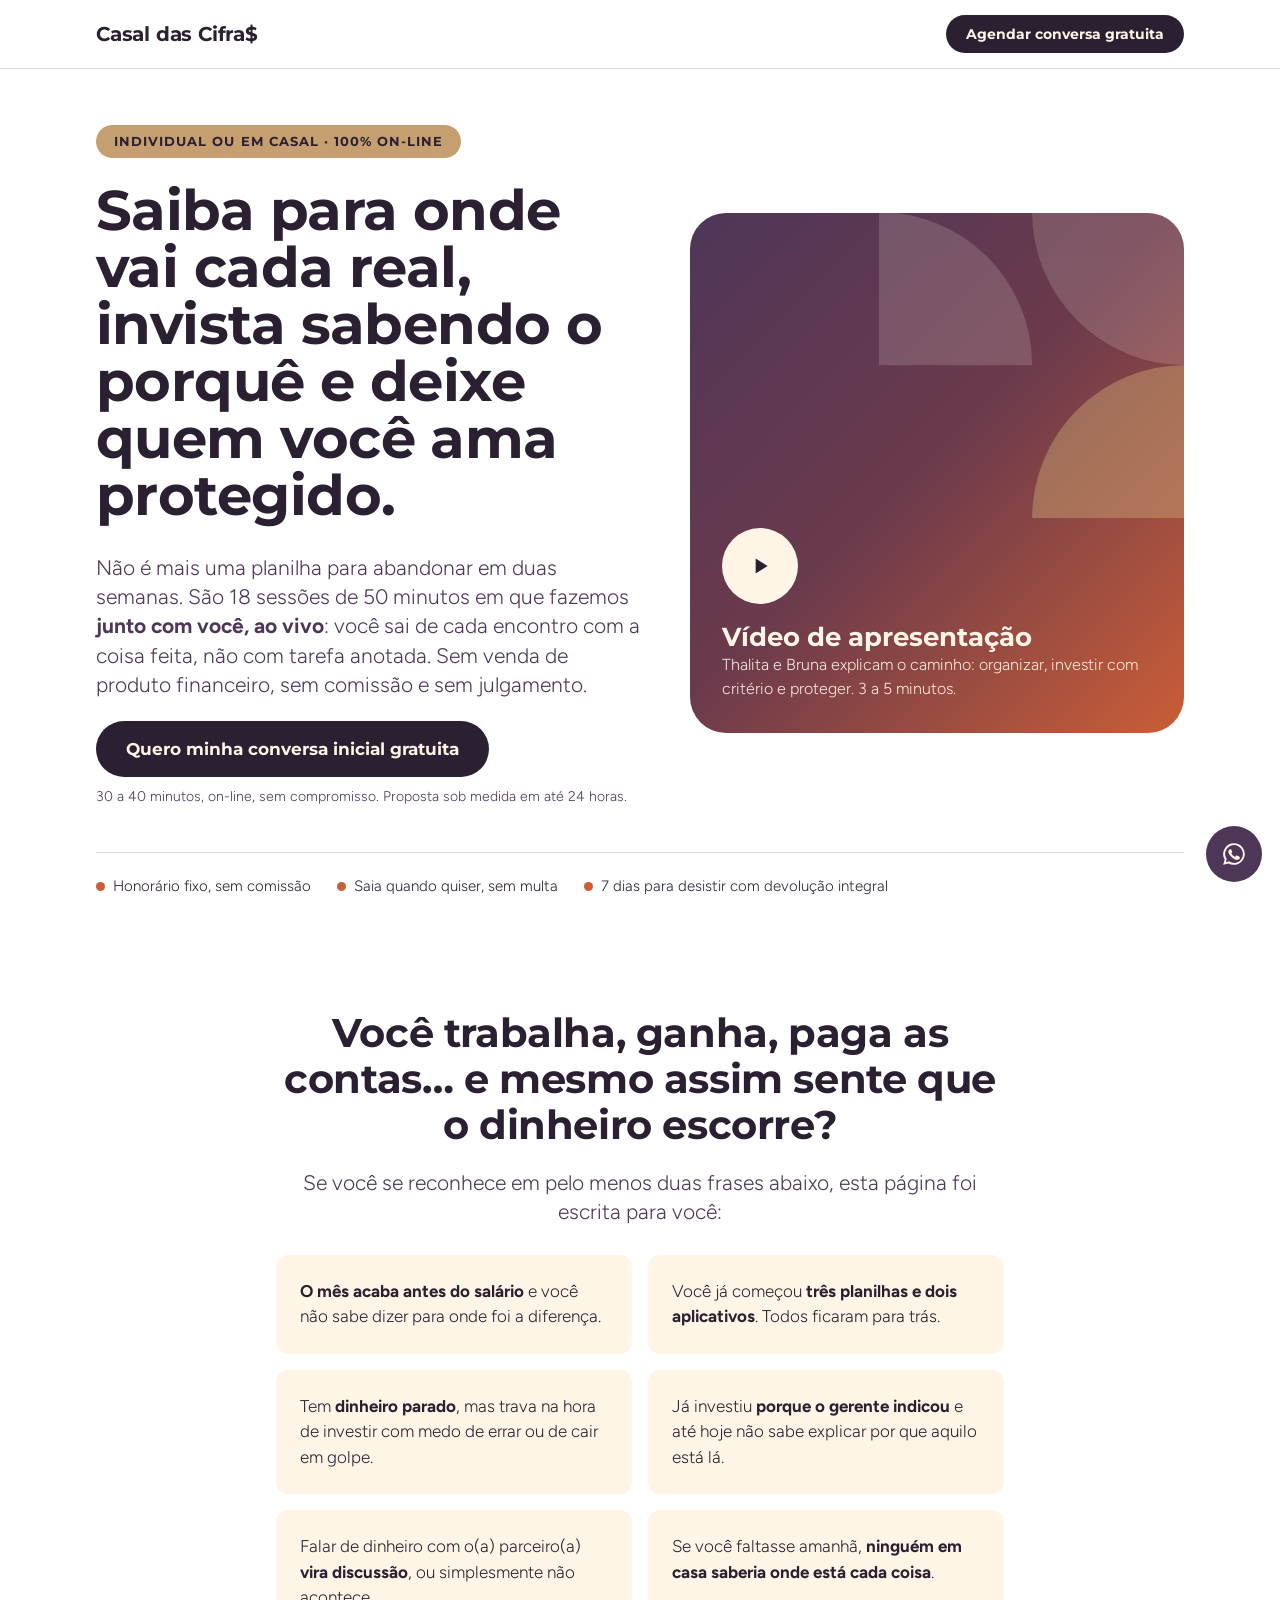
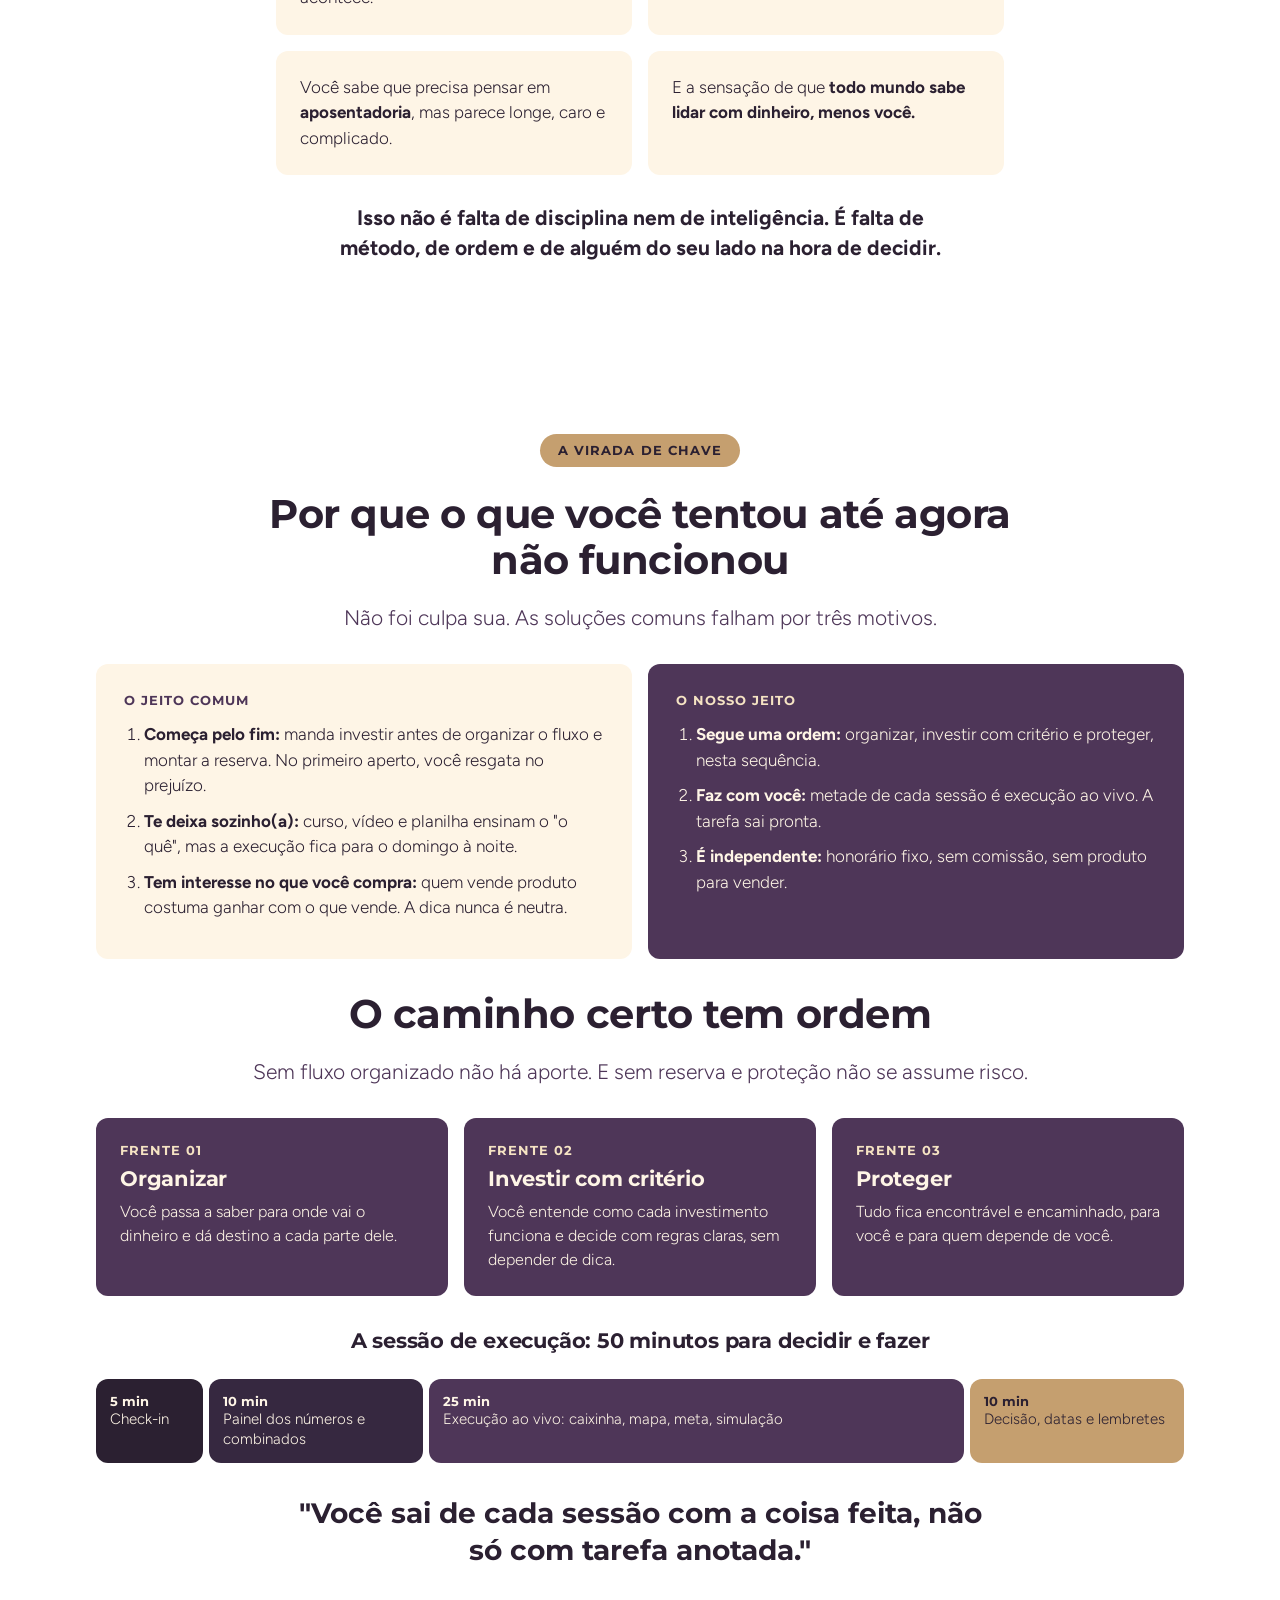
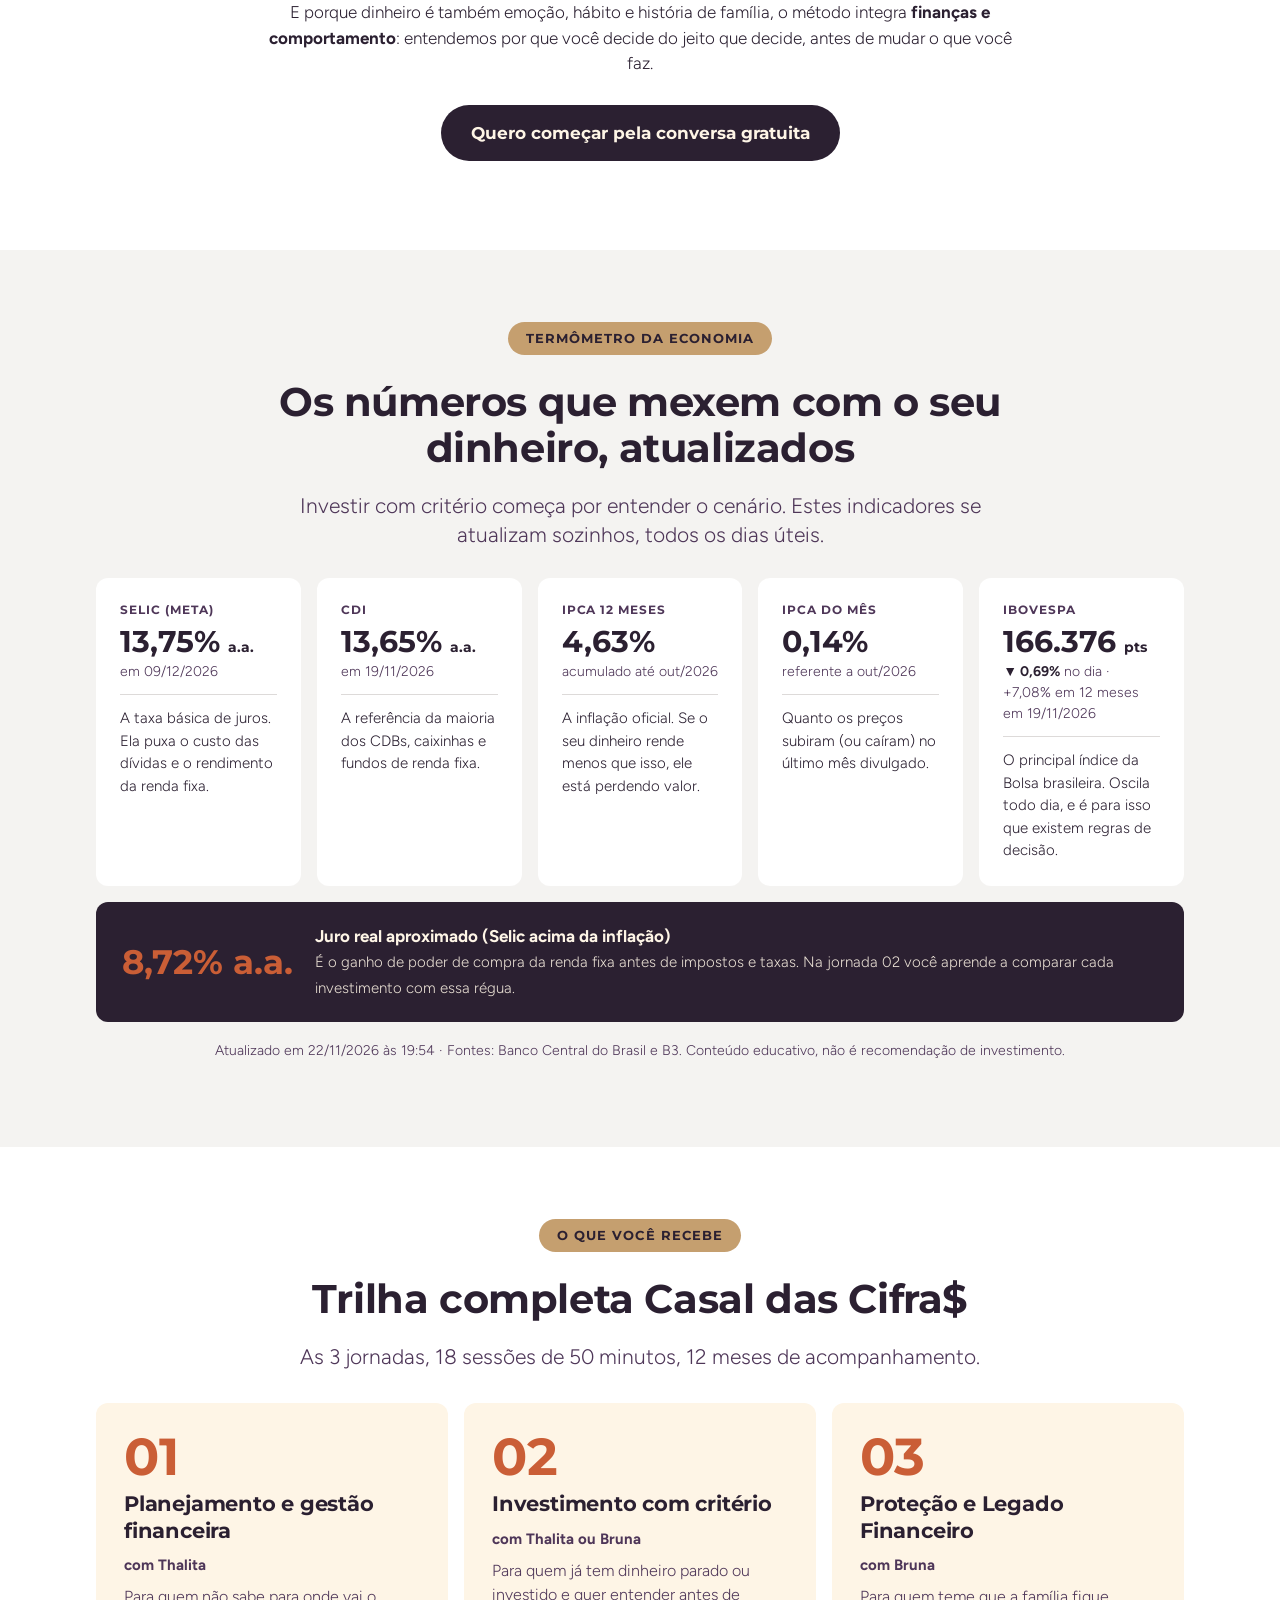
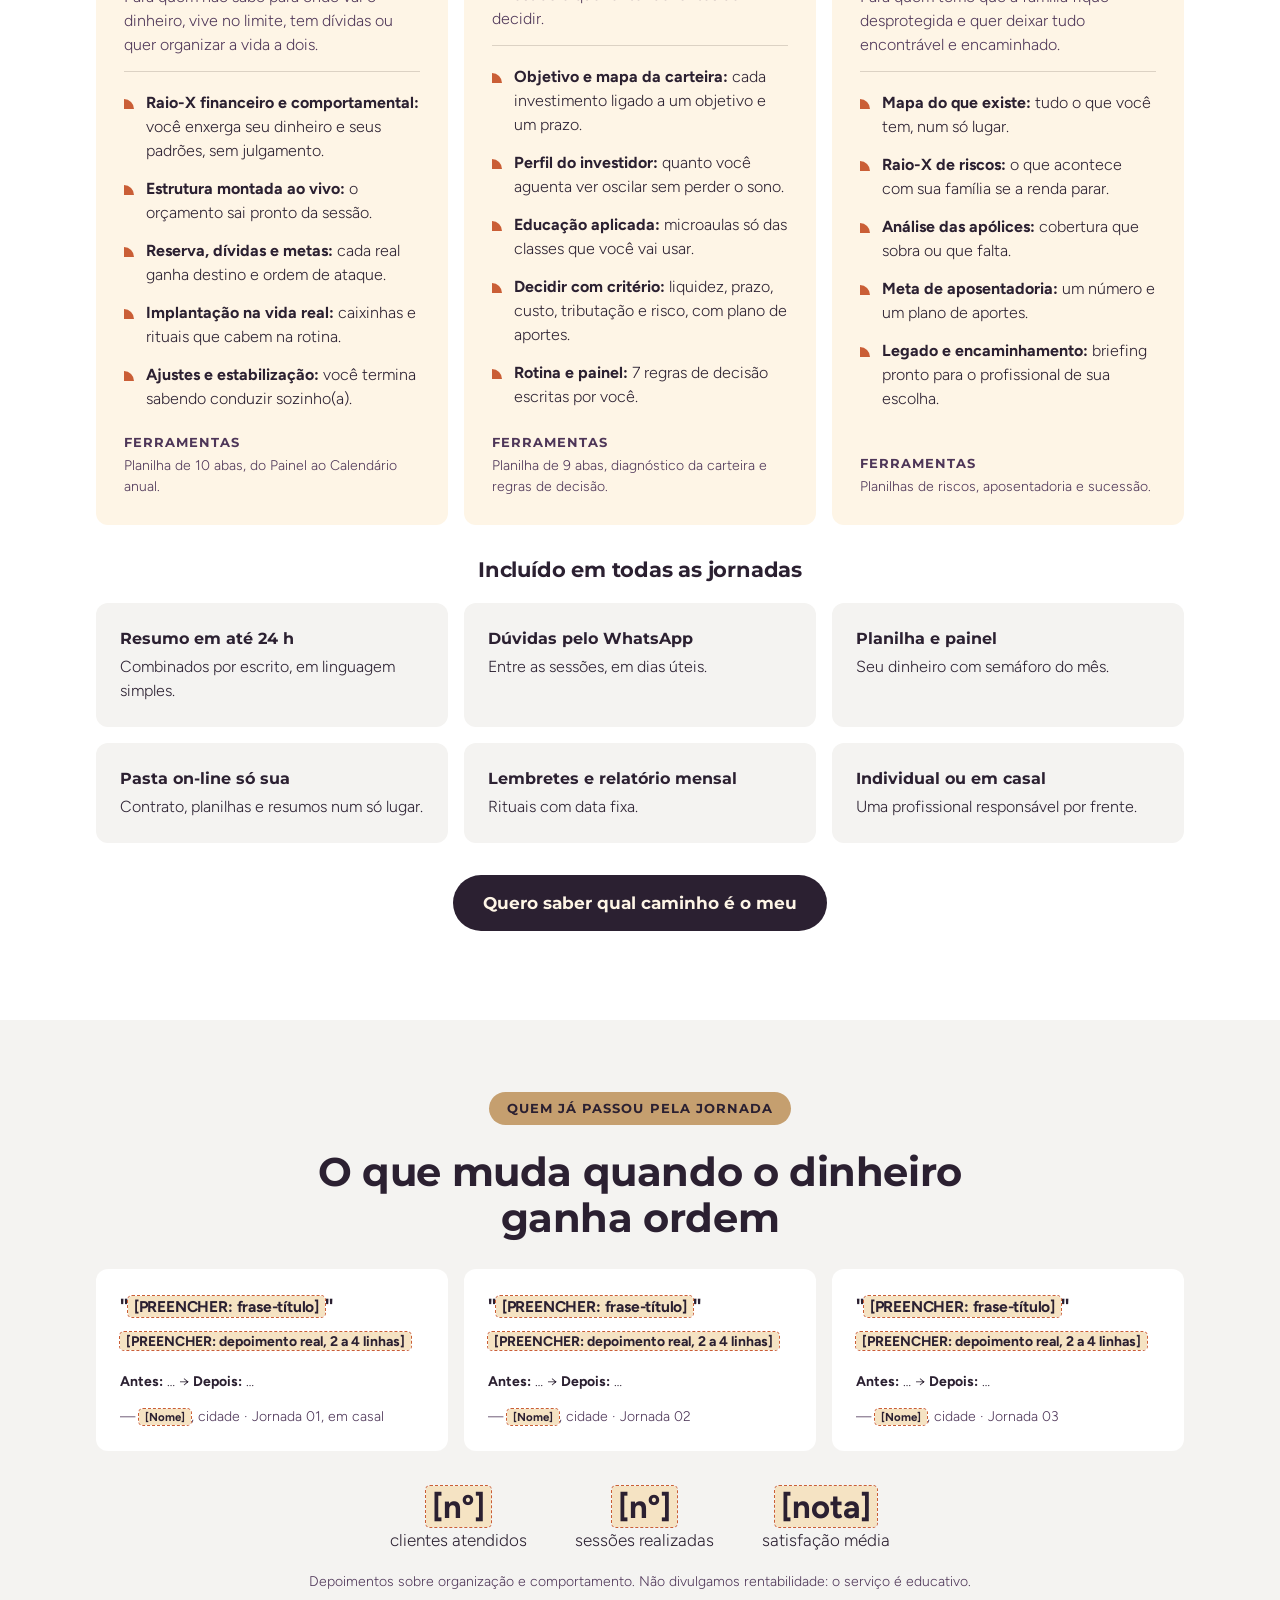
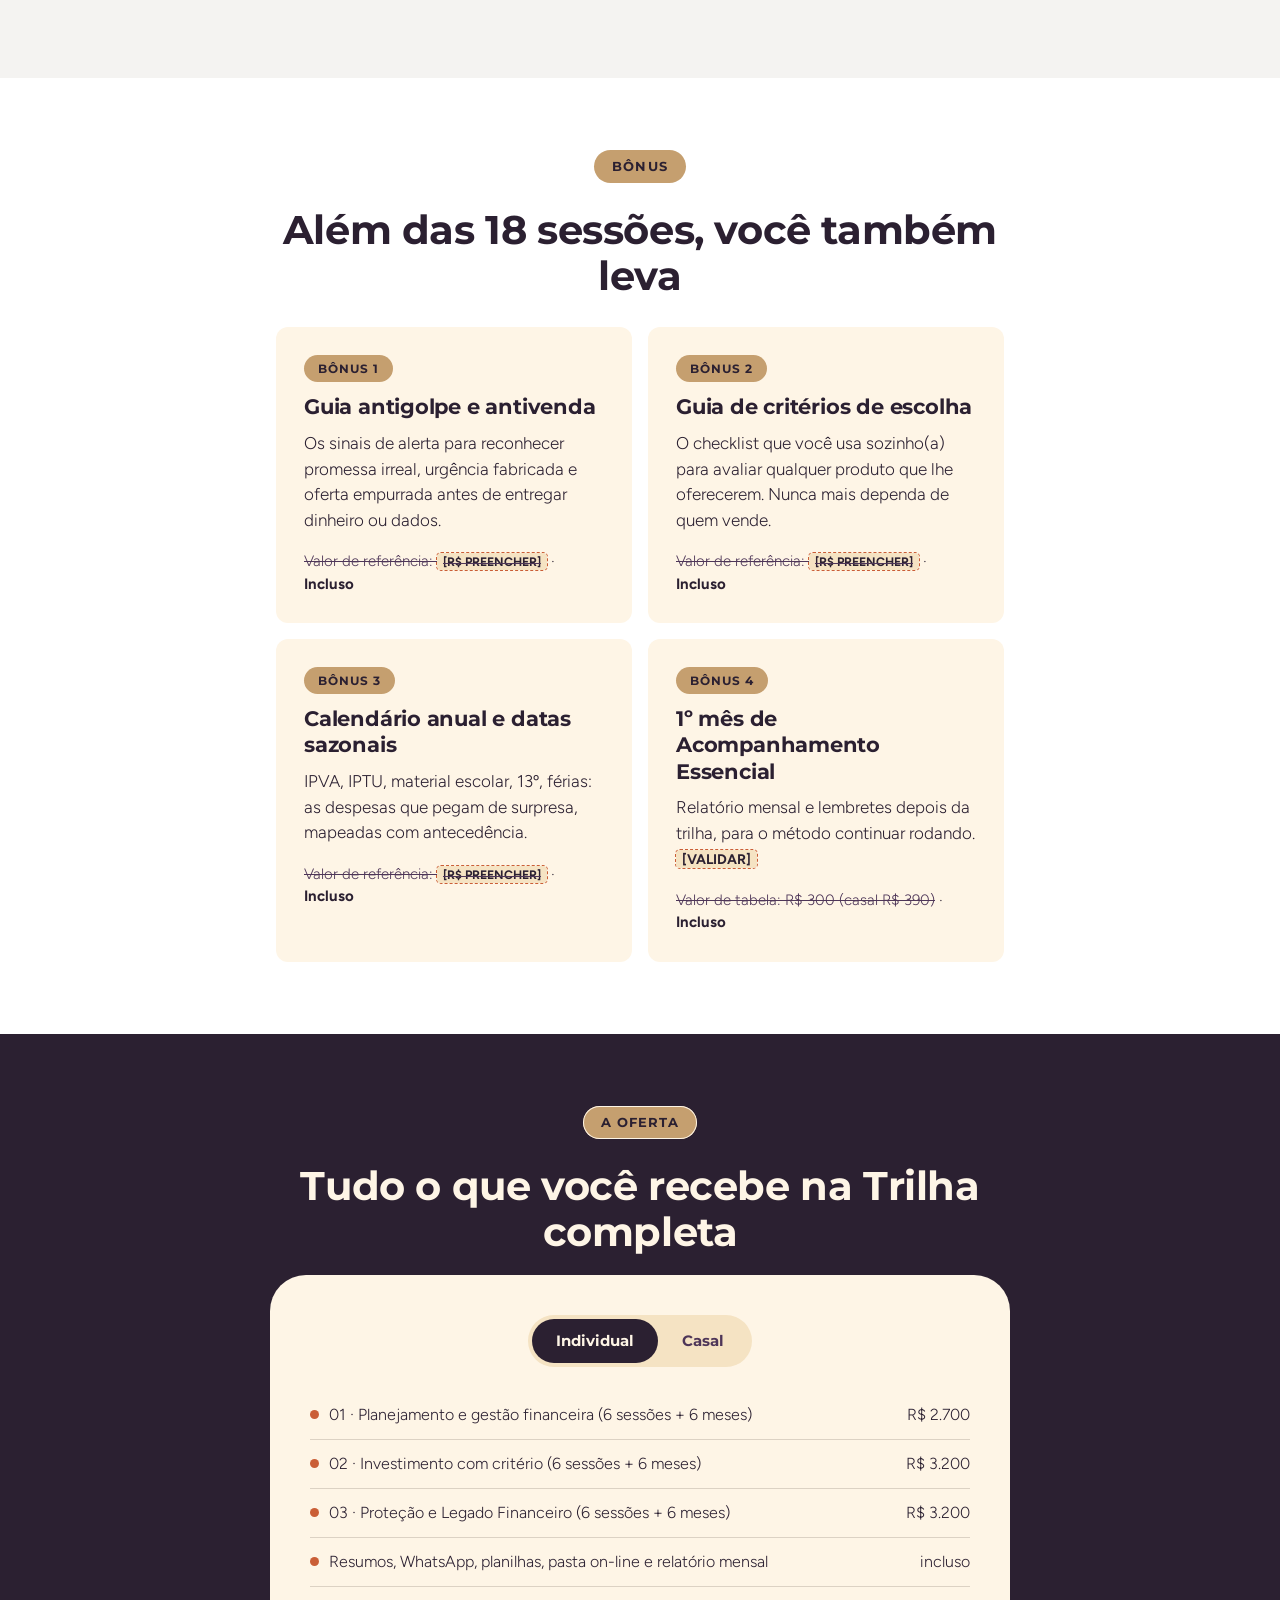
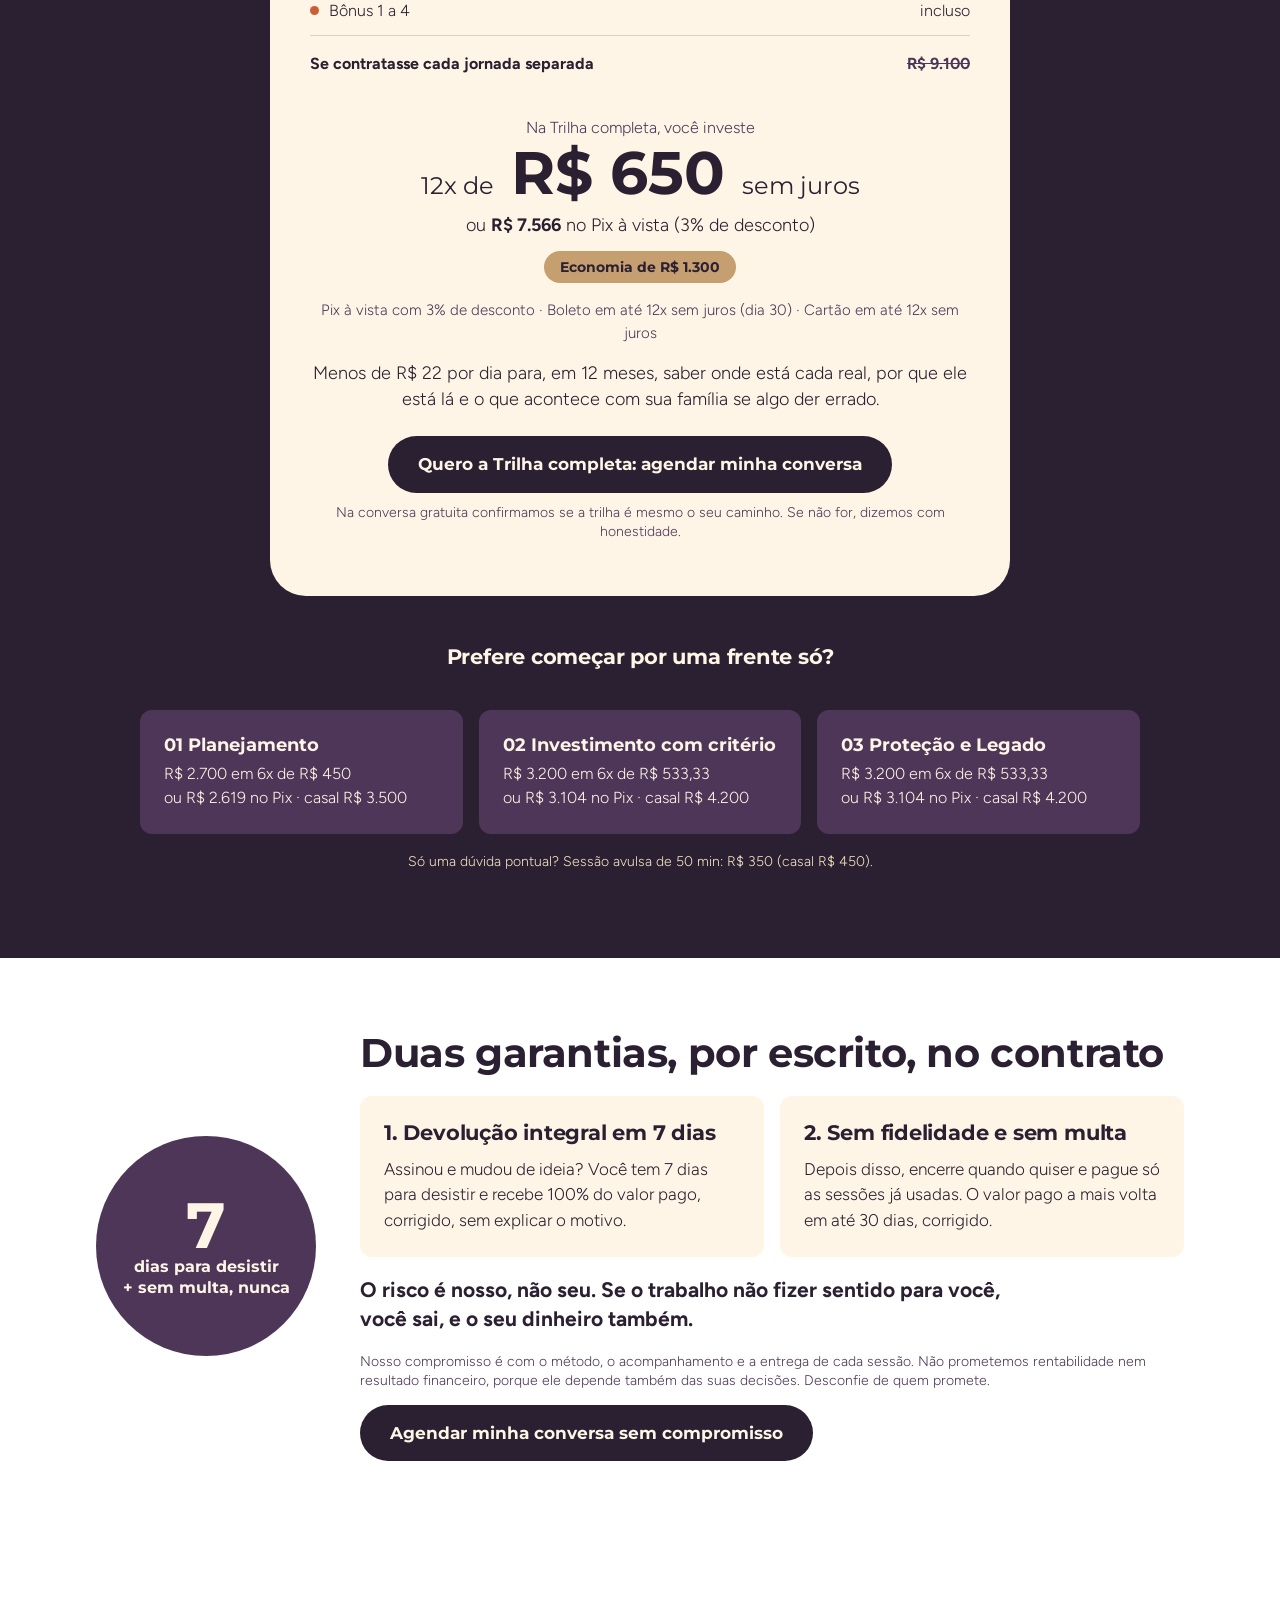
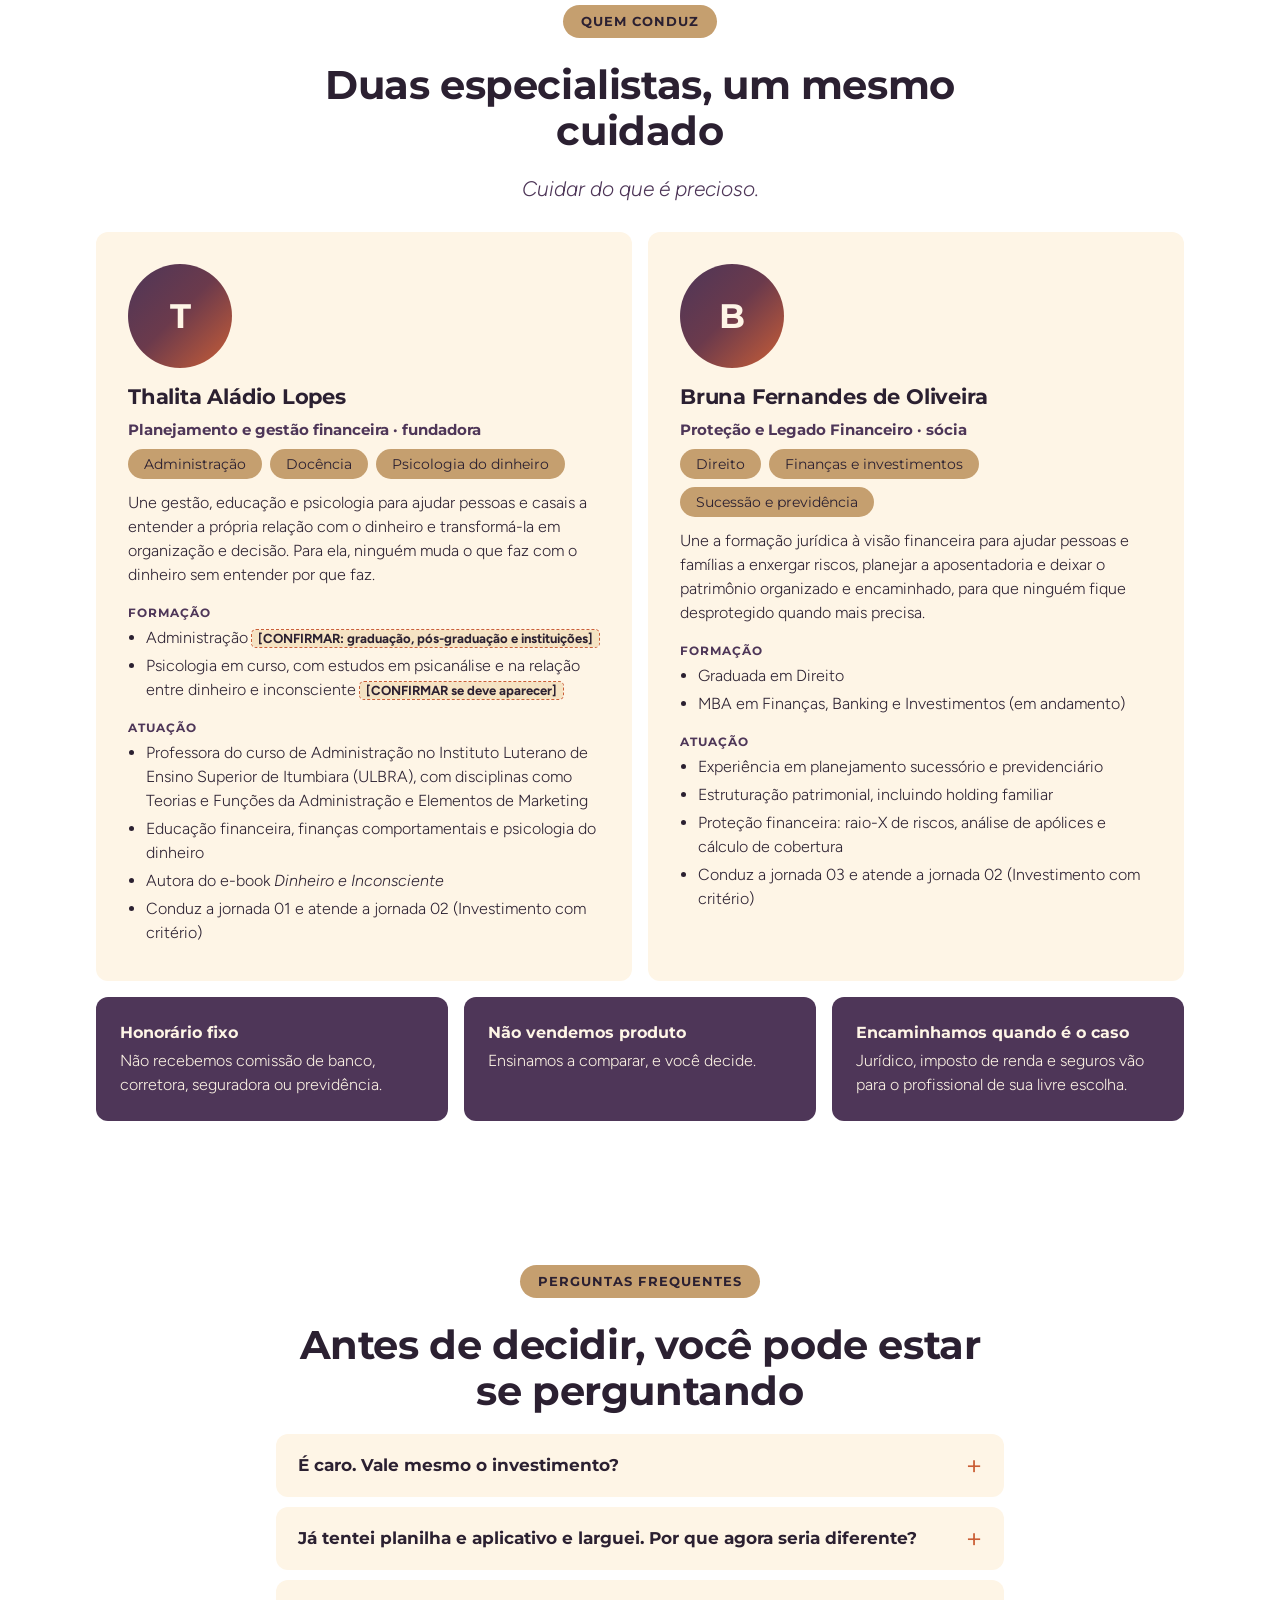
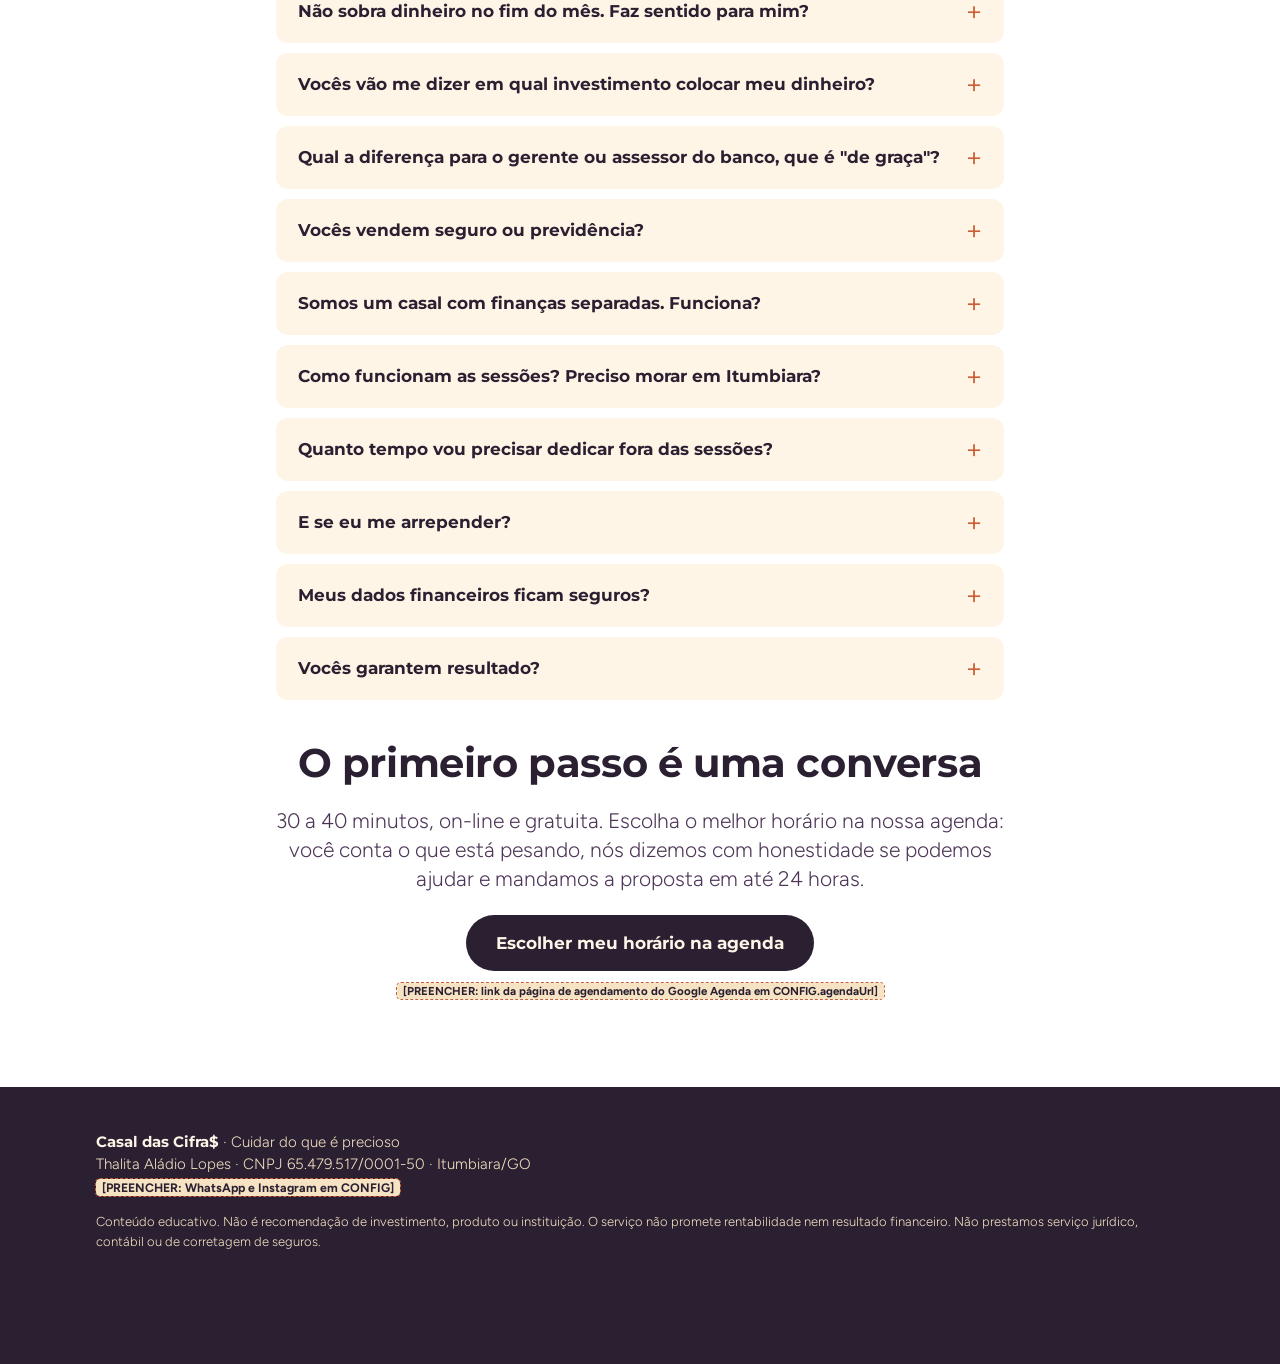
==== commit 068b14a5: "Indicadores: Selic vigente hoje (sem datas futuras) e data de início da meta Co-Authored-By: Claude " ====
--- a/vendas/index.html
+++ b/vendas/index.html
@@ -636,7 +636,7 @@
   var mesBR = function(iso){ var m = ['jan','fev','mar','abr','mai','jun','jul','ago','set','out','nov','dez']; var p = iso.split('-'); return m[+p[1]-1] + '/' + p[0]; };
   var set = function(k, v, d){ var a = document.querySelector('[data-i="'+k+'"]'); if (a) a.innerHTML = v; var b = document.querySelector('[data-d="'+k+'"]'); if (b && d) b.innerHTML = d; };
   fetch('indicadores.json', {cache:'no-store'}).then(function(r){ return r.json(); }).then(function(j){
-    if (j.selic) set('selic', pct(j.selic.valor) + ' <small style="font-size:.45em">a.a.</small>', 'definida em ' + dataBR(j.selic.data));
+    if (j.selic) set('selic', pct(j.selic.valor) + ' <small style="font-size:.45em">a.a.</small>', j.selic.desde ? 'em vigor desde ' + dataBR(j.selic.desde) : 'em ' + dataBR(j.selic.data));
     if (j.cdi) set('cdi', pct(j.cdi.valor) + ' <small style="font-size:.45em">a.a.</small>', 'em ' + dataBR(j.cdi.data));
     if (j.ipca12m) set('ipca12m', pct(j.ipca12m.valor), 'acumulado até ' + mesBR(j.ipca12m.data));
     if (j.ipcaMes) set('ipcaMes', pct(j.ipcaMes.valor), 'referente a ' + mesBR(j.ipcaMes.data));
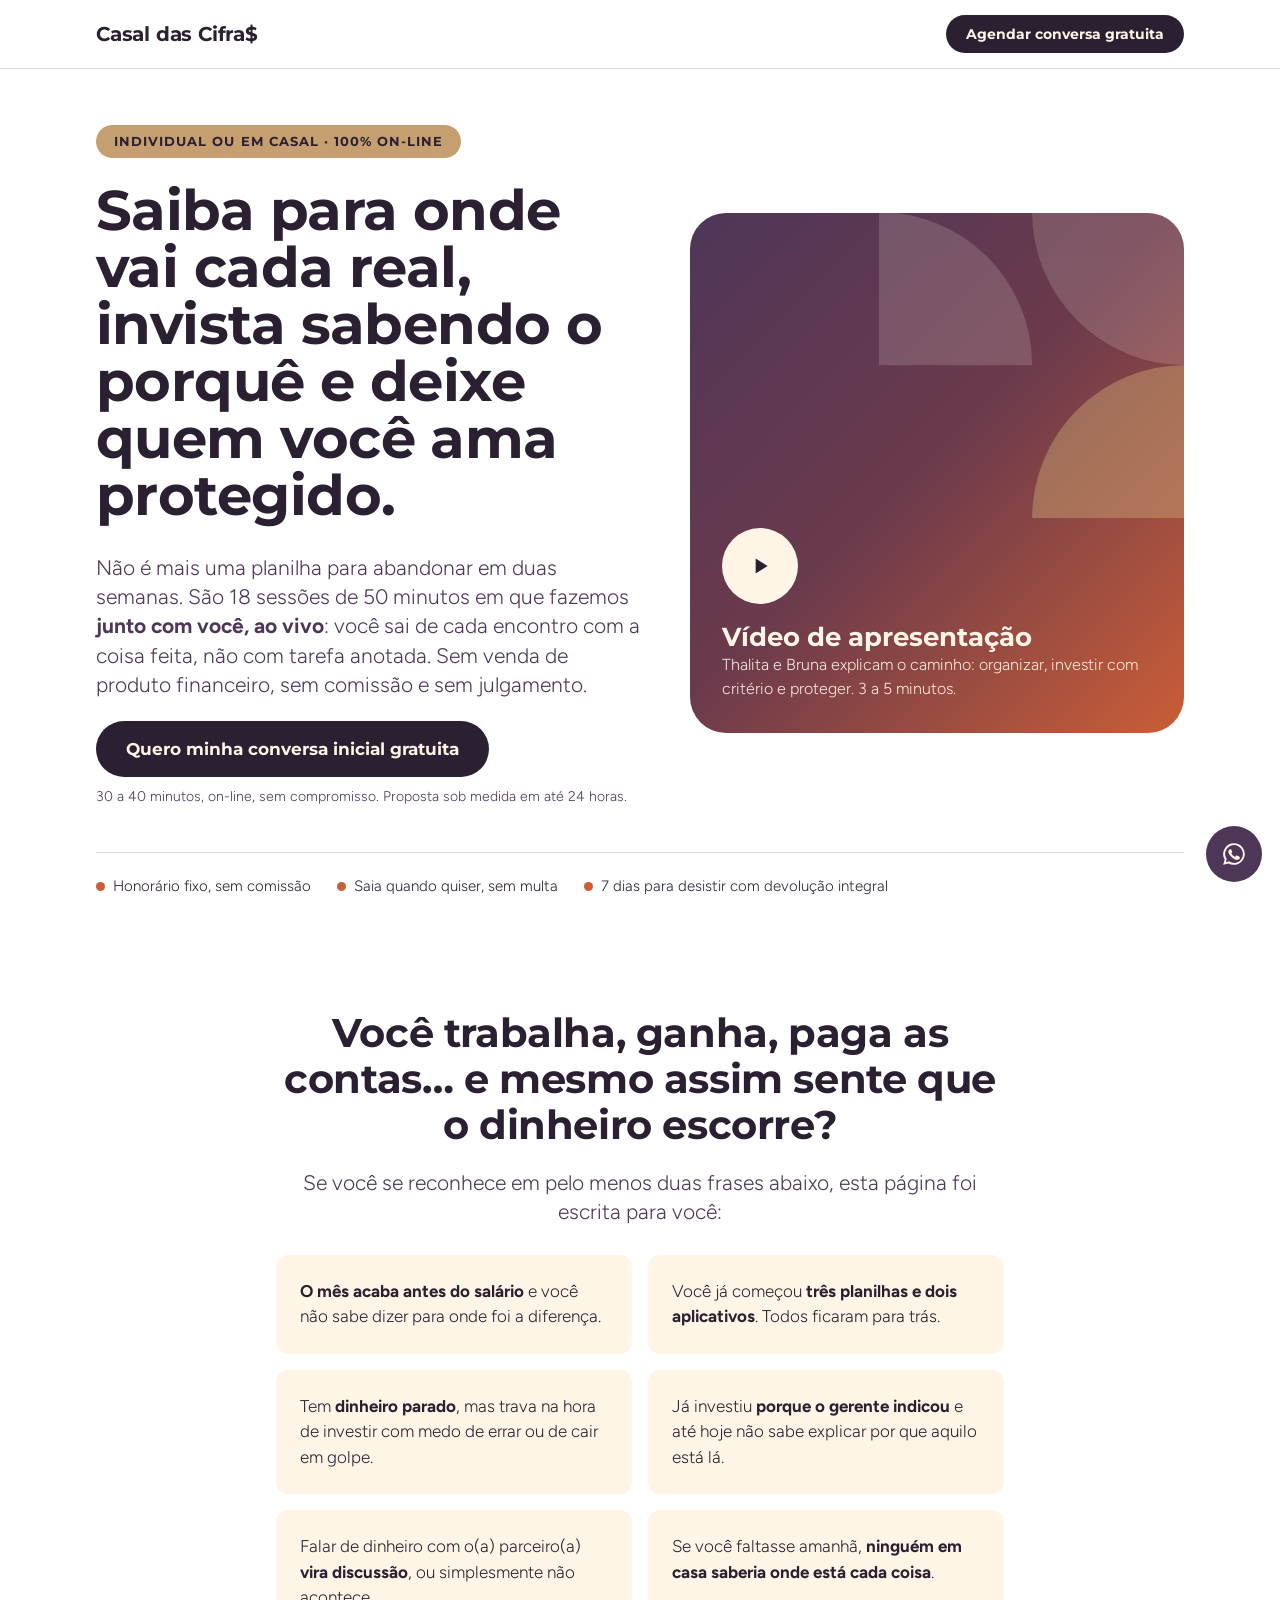
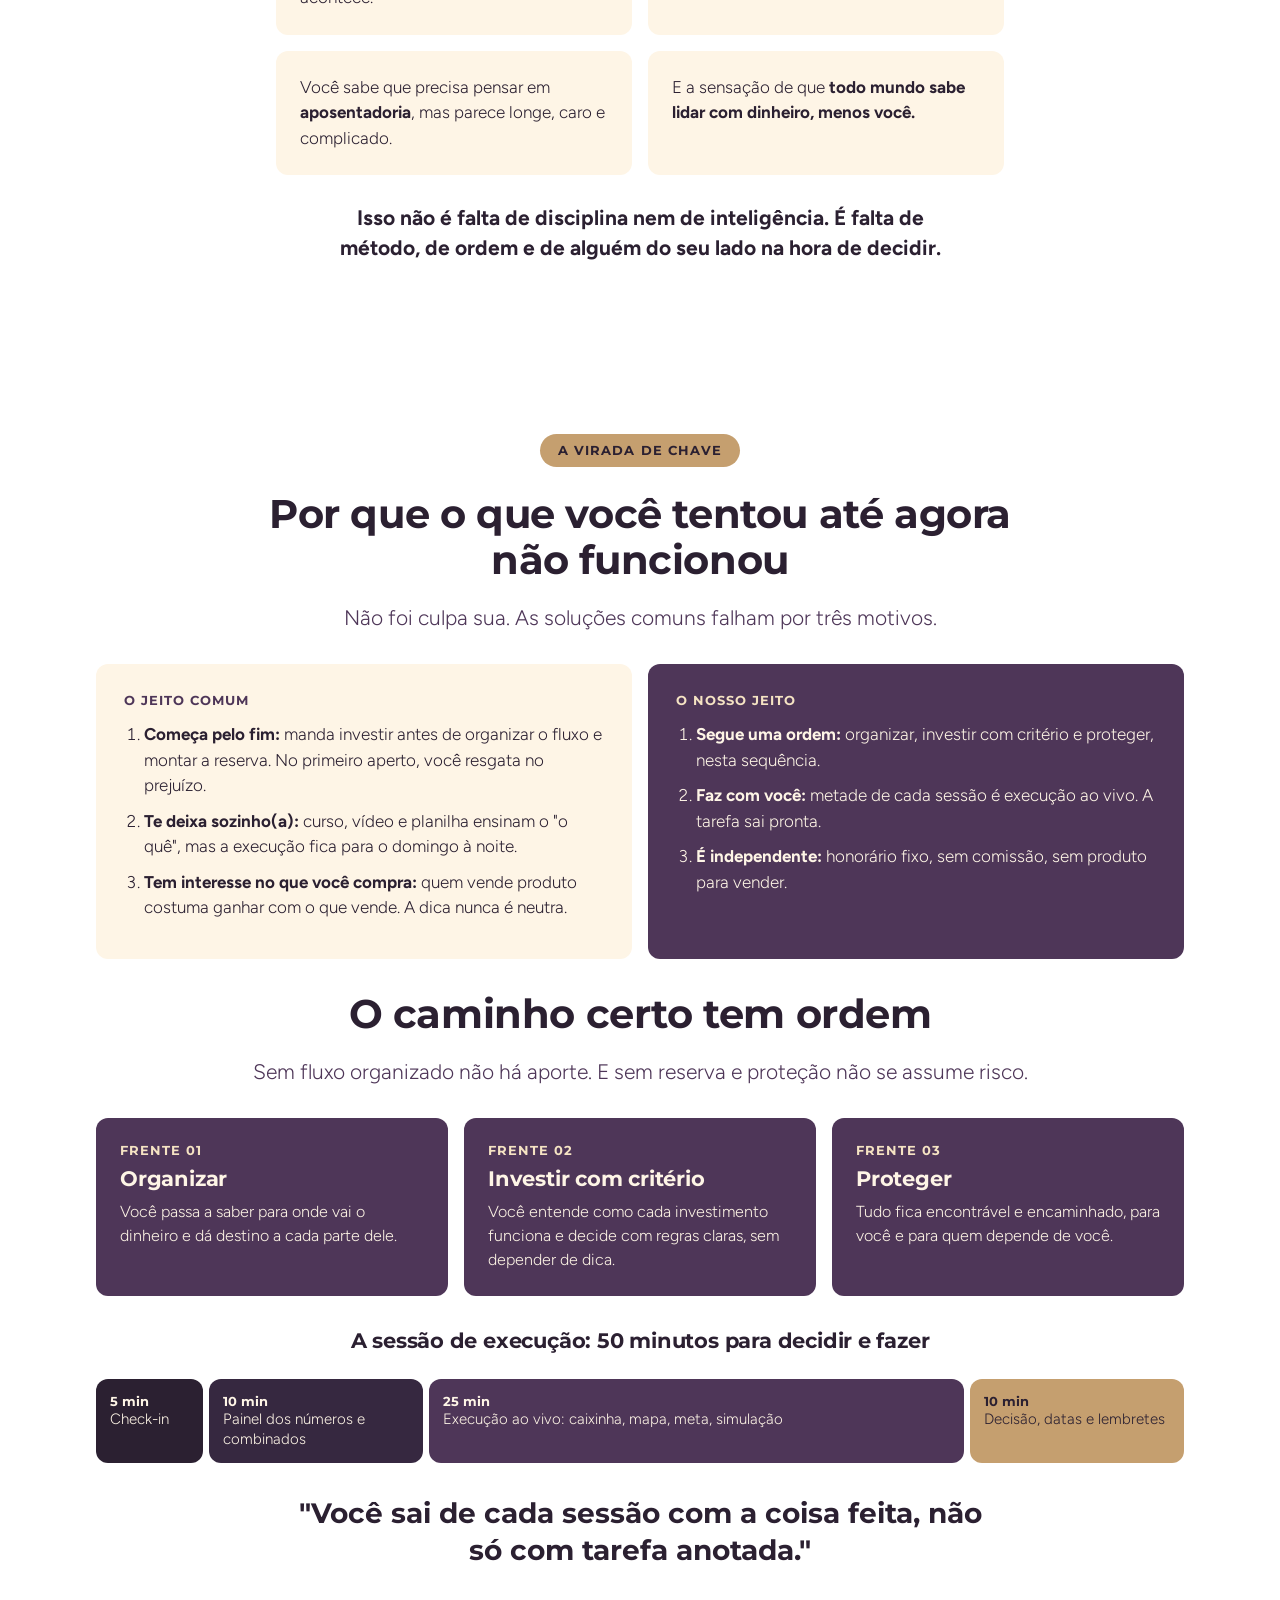
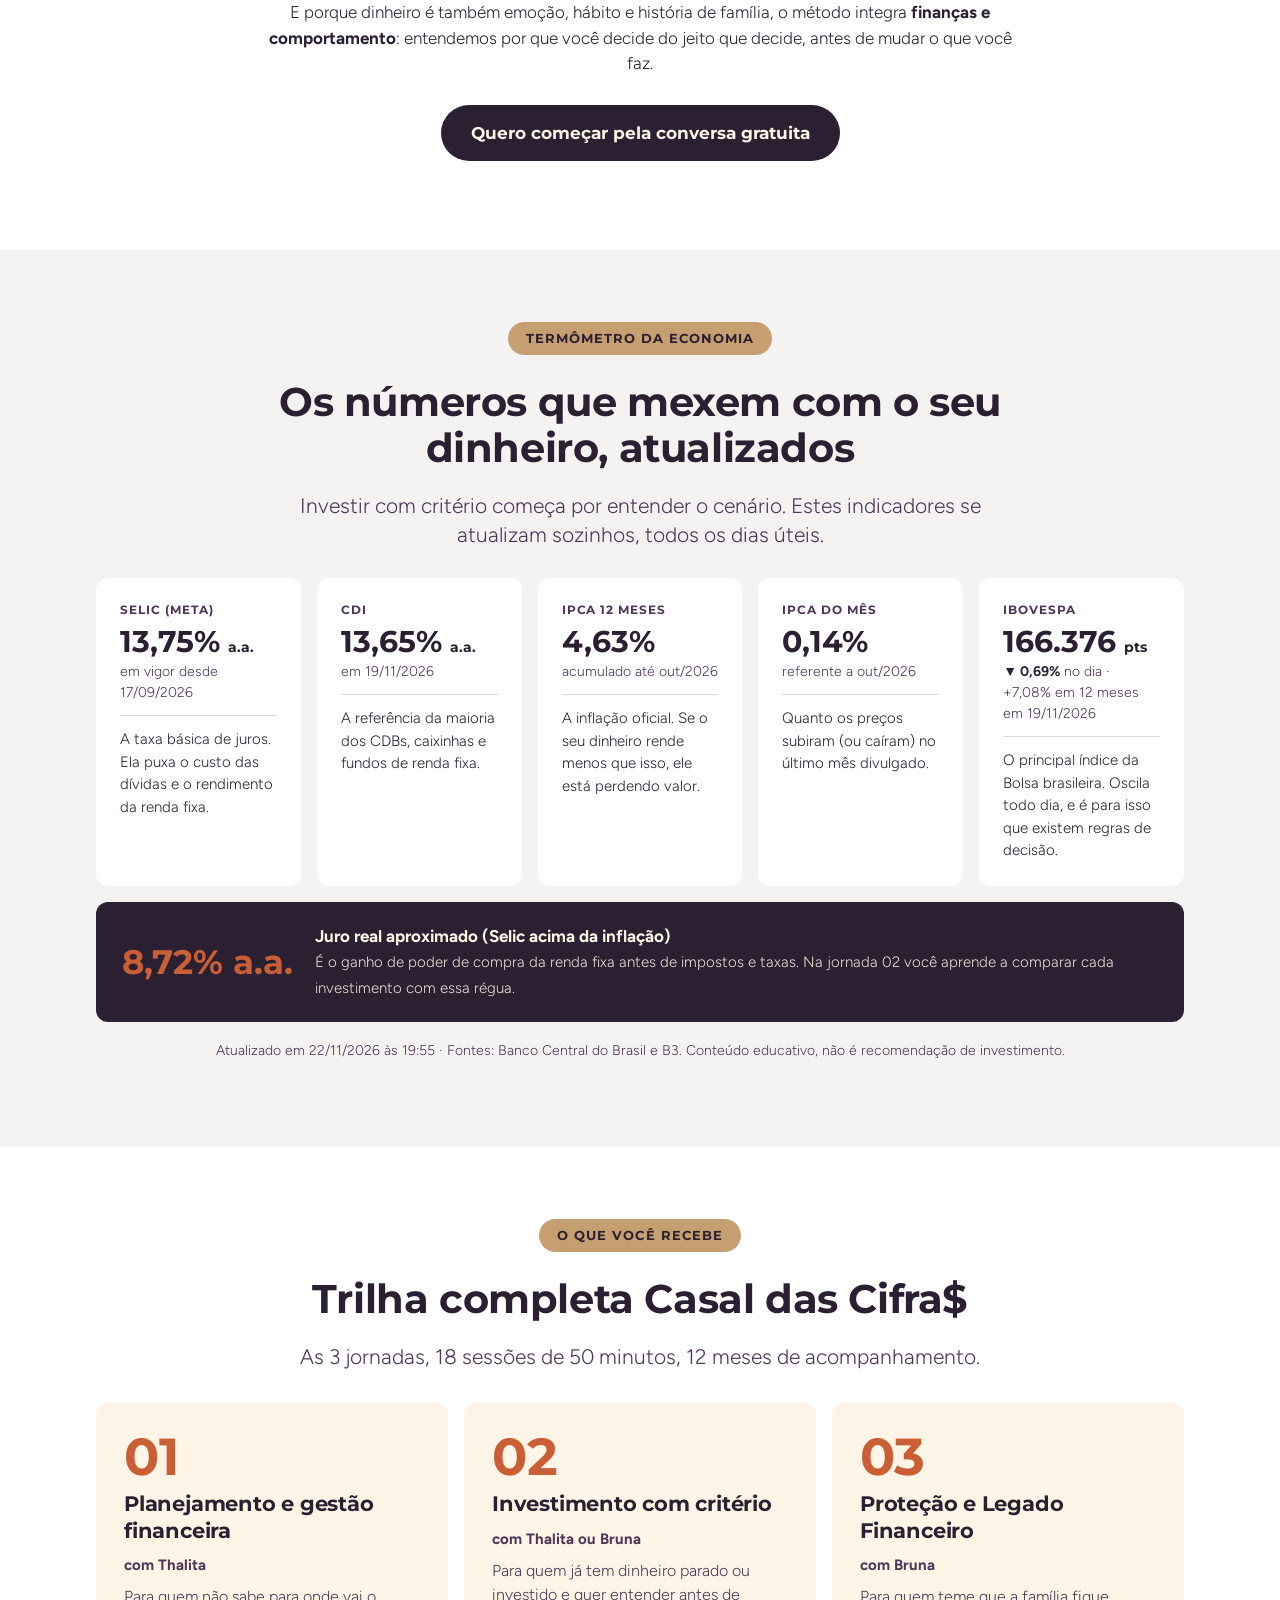
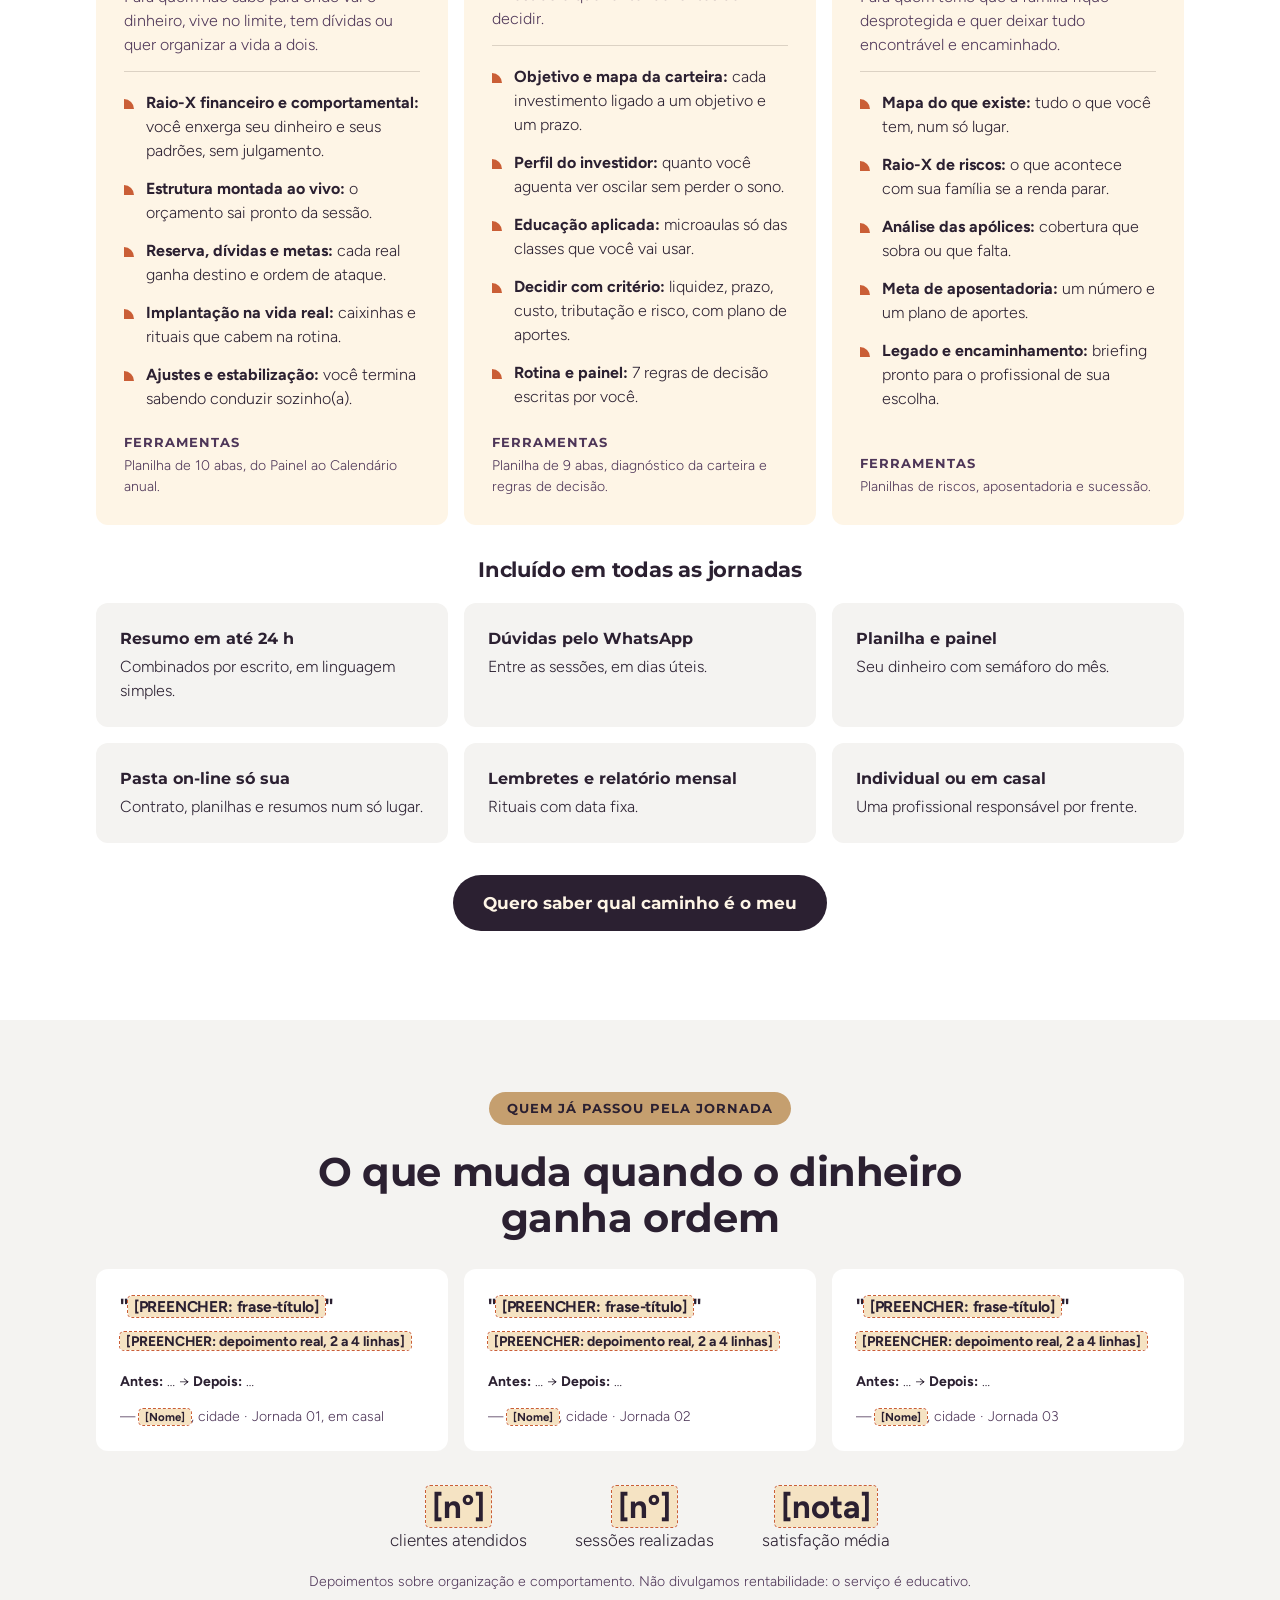
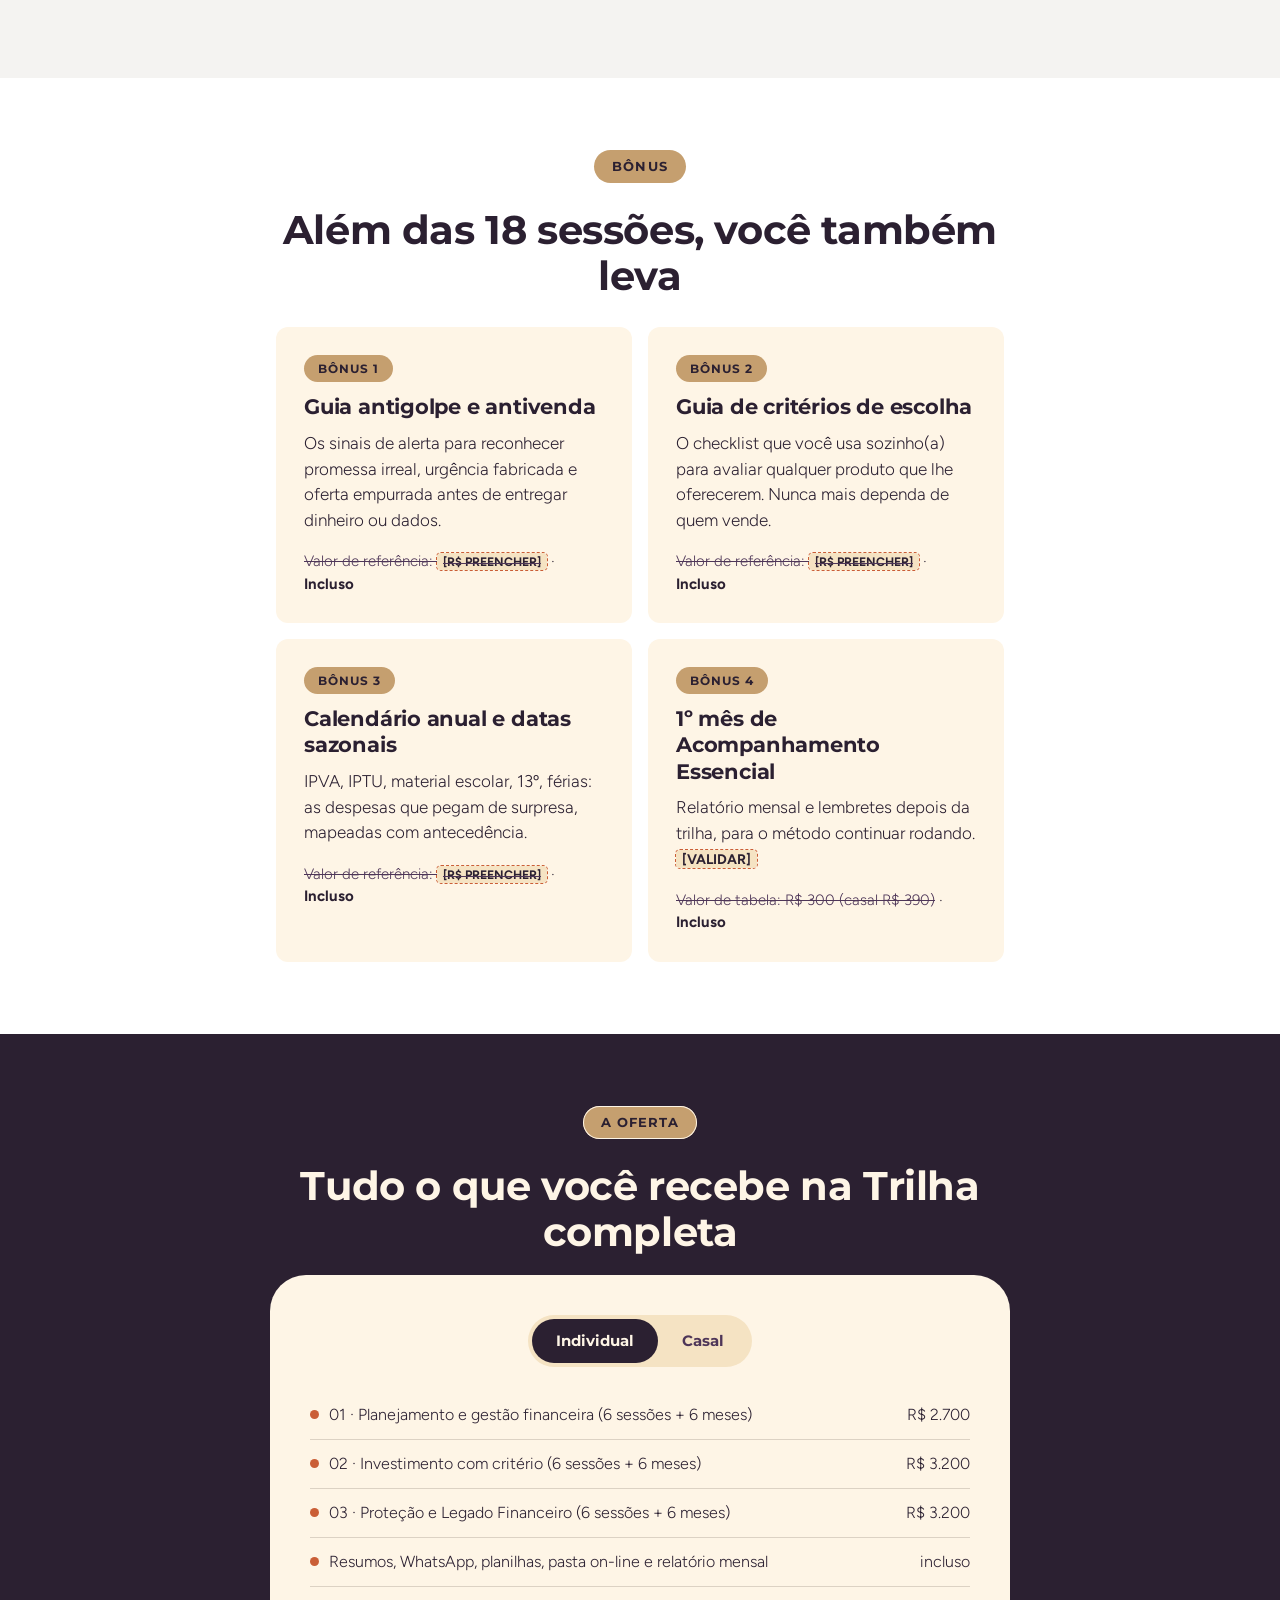
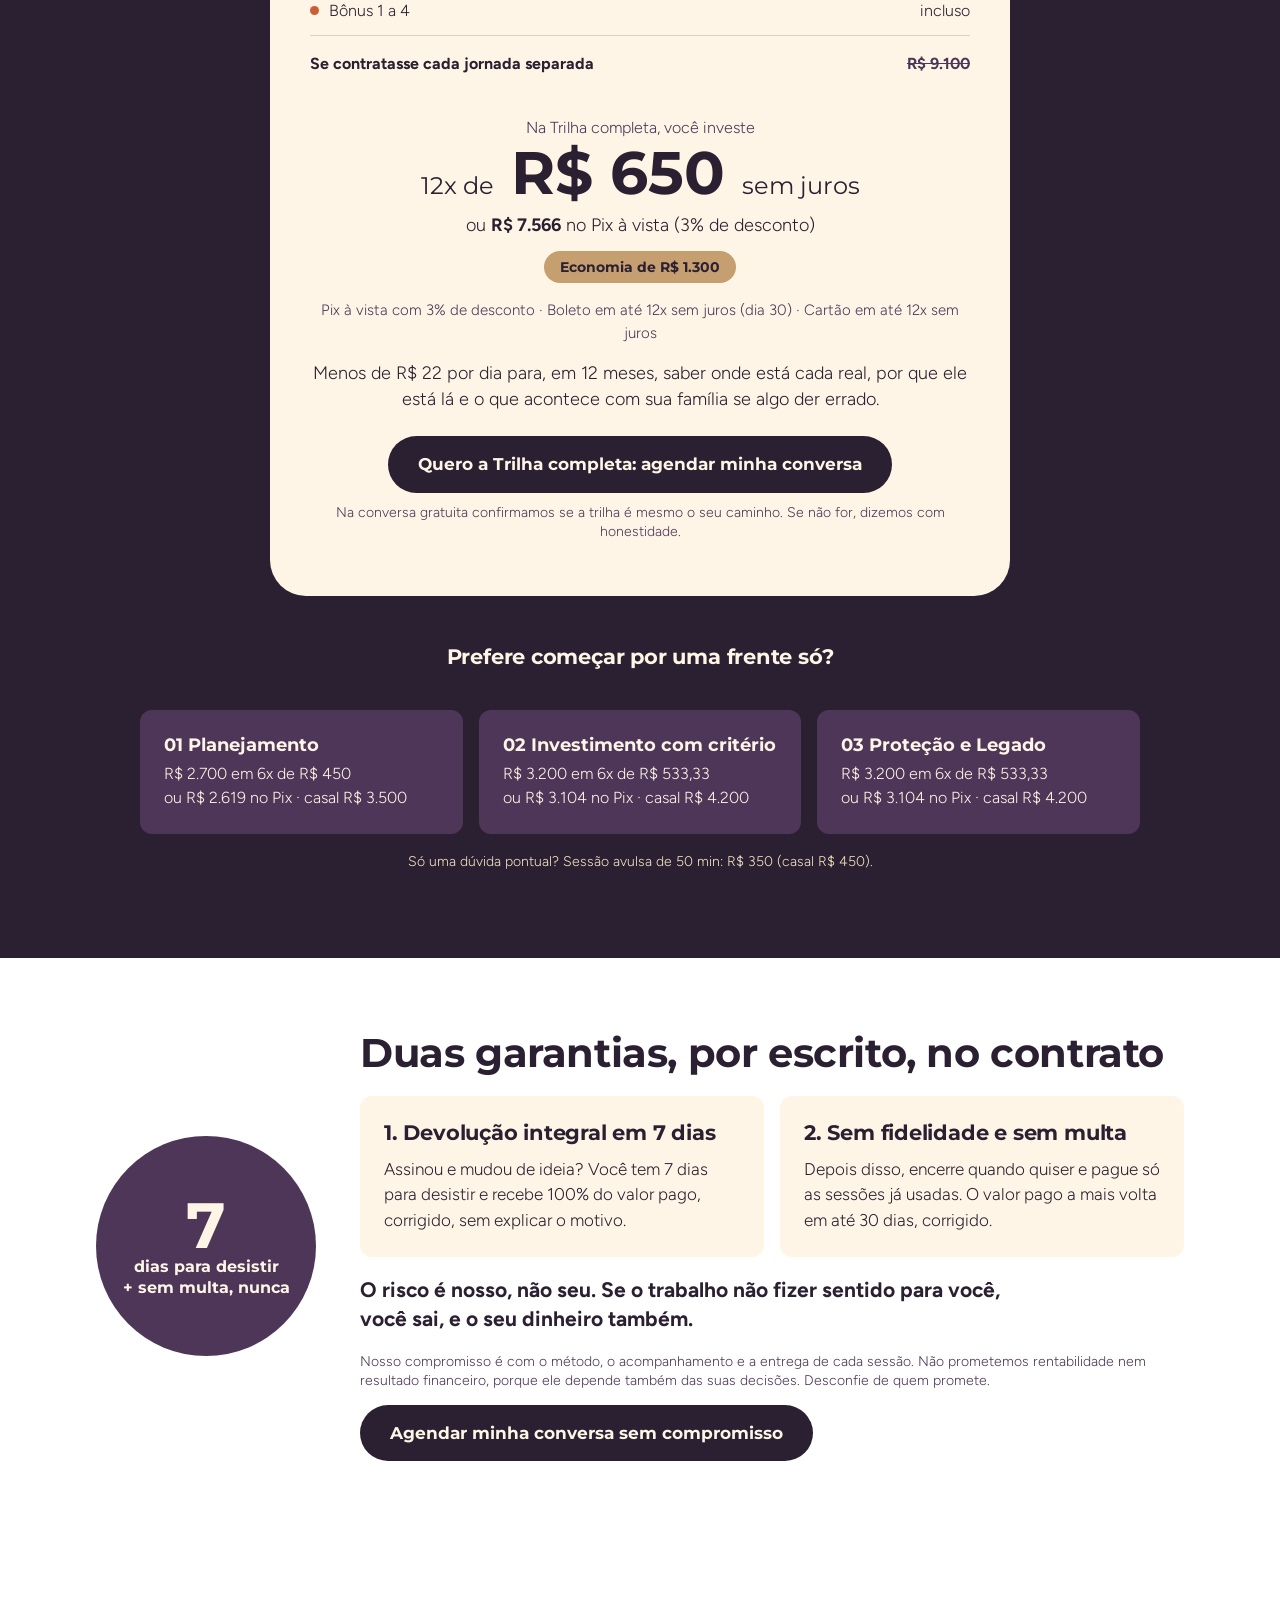
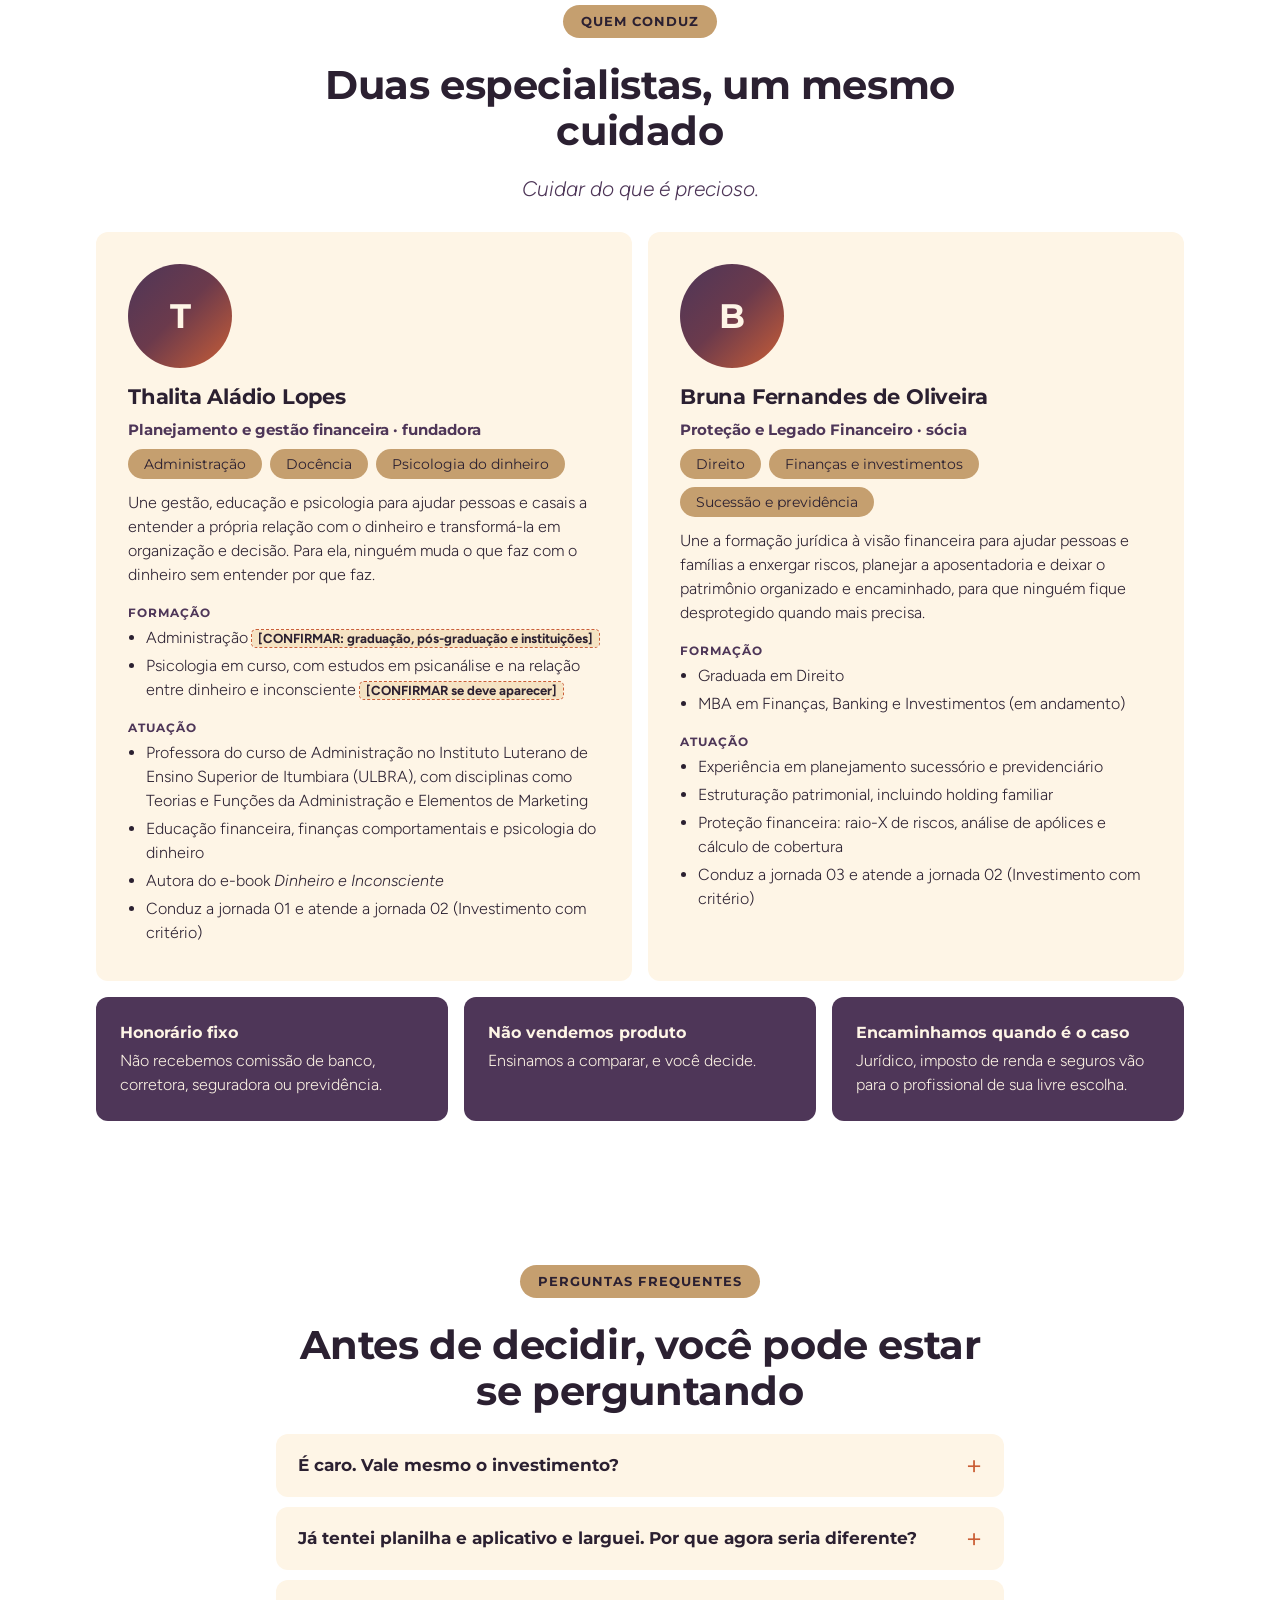
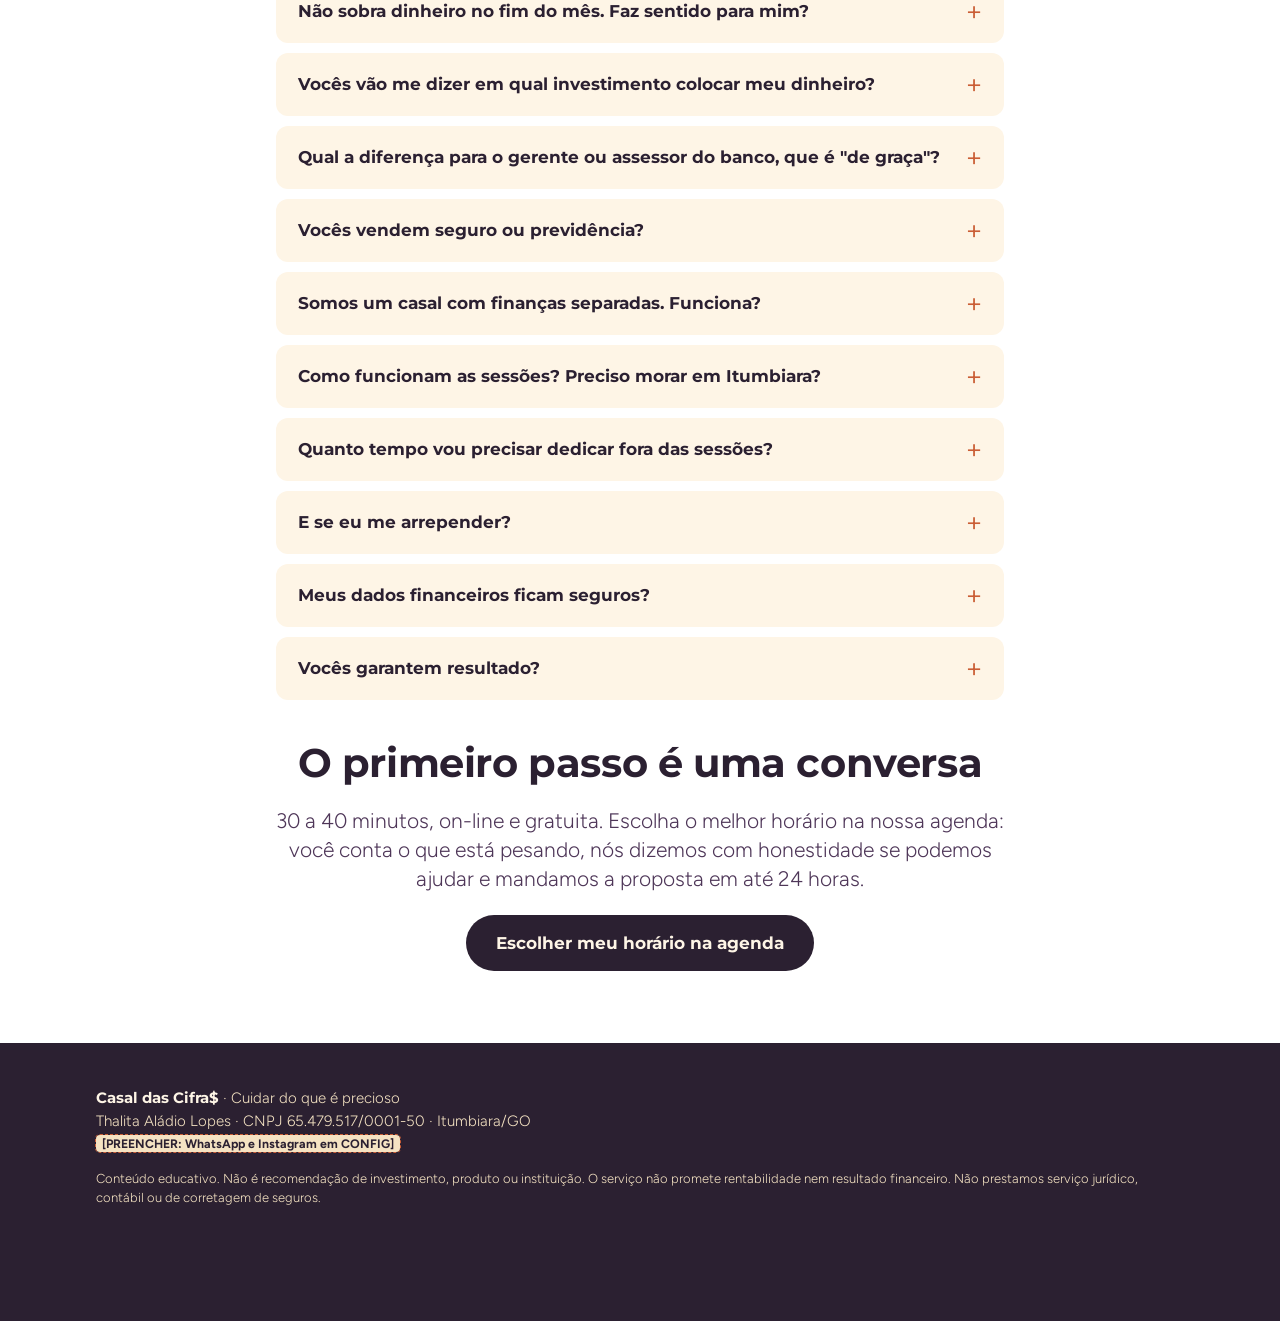
==== commit 13ebb577: "Página de vendas: link da agenda da conversa inicial Co-Authored-By: Claude Opus 5.5 <noreply@anthro" ====
--- a/vendas/index.html
+++ b/vendas/index.html
@@ -596,7 +596,7 @@
    whatsapp: só números, com DDI e DDD (ex.: 5564999999999).
    instagram: usuário sem @. */
 var CONFIG = {
-  agendaUrl: '',
+  agendaUrl: 'https://calendar.app.google/T3UAaGMuarR9MnKC7',
   whatsapp: '',
   instagram: ''
 };
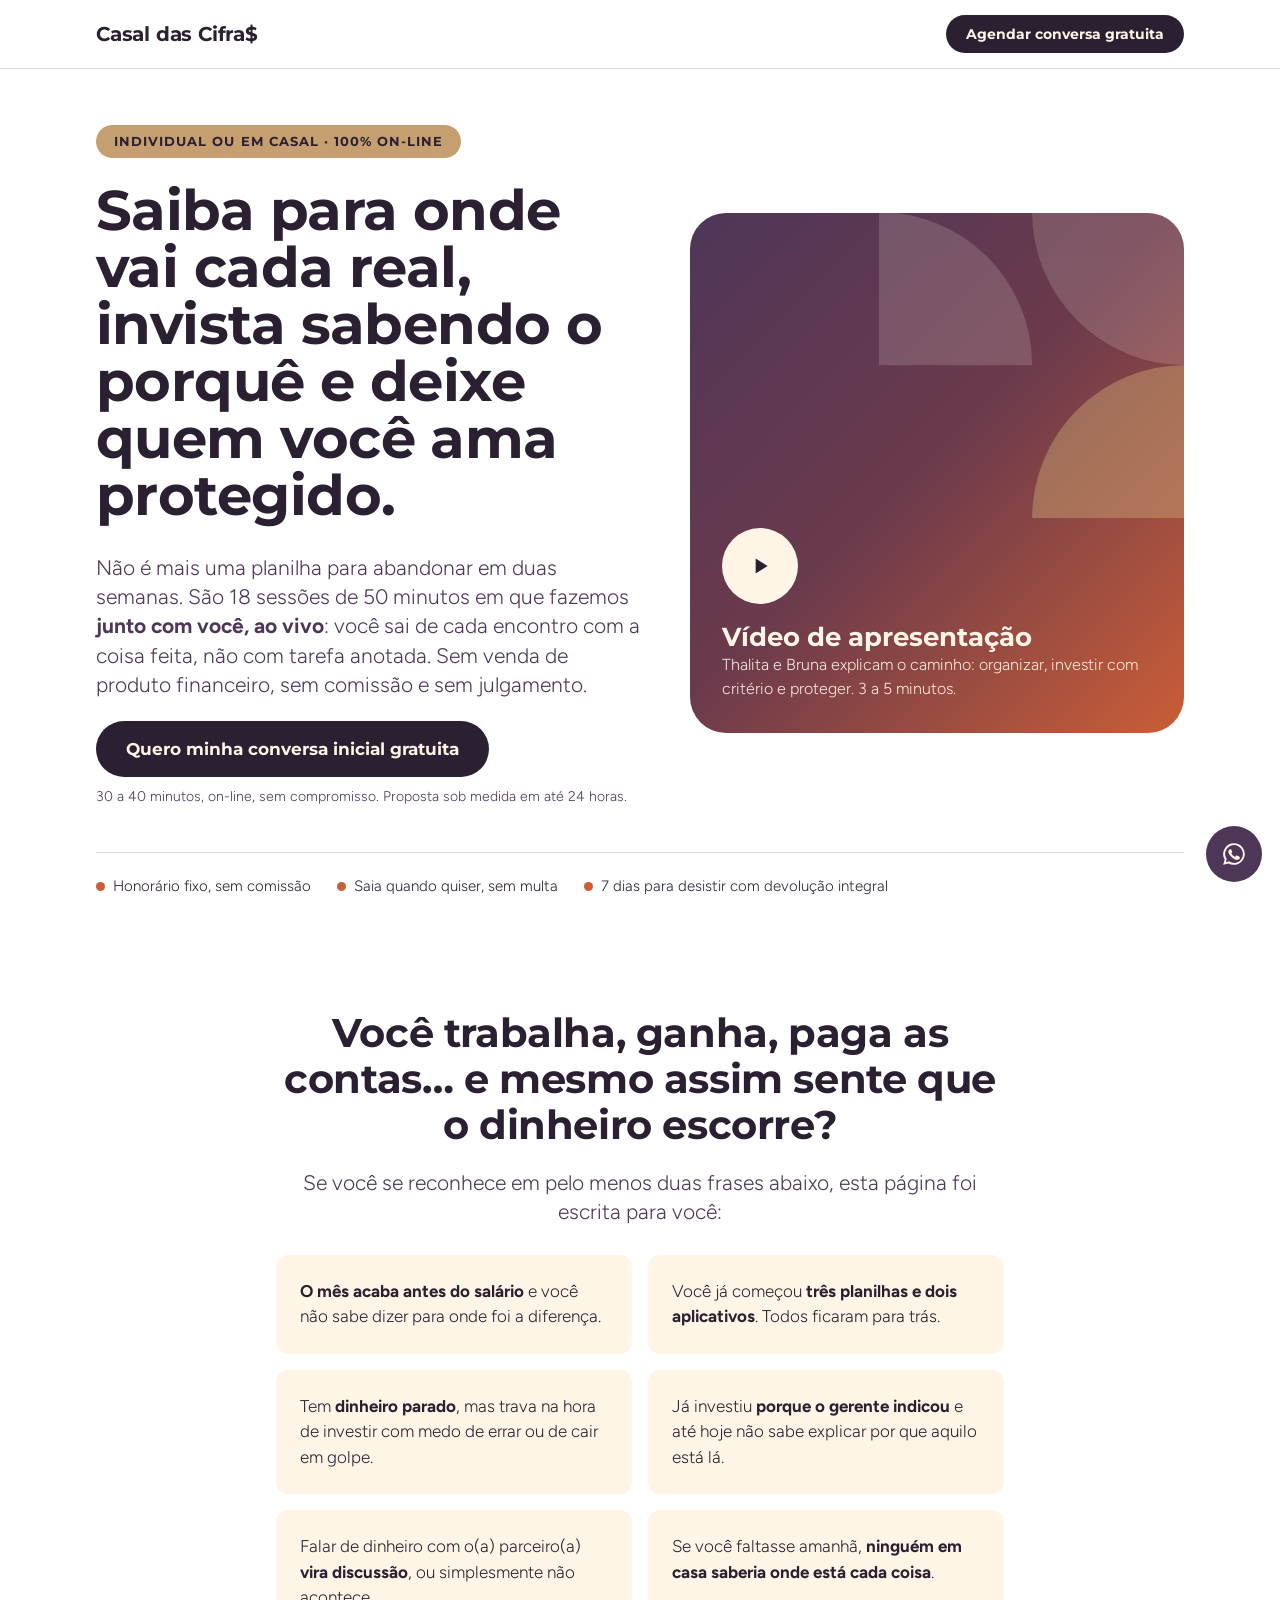
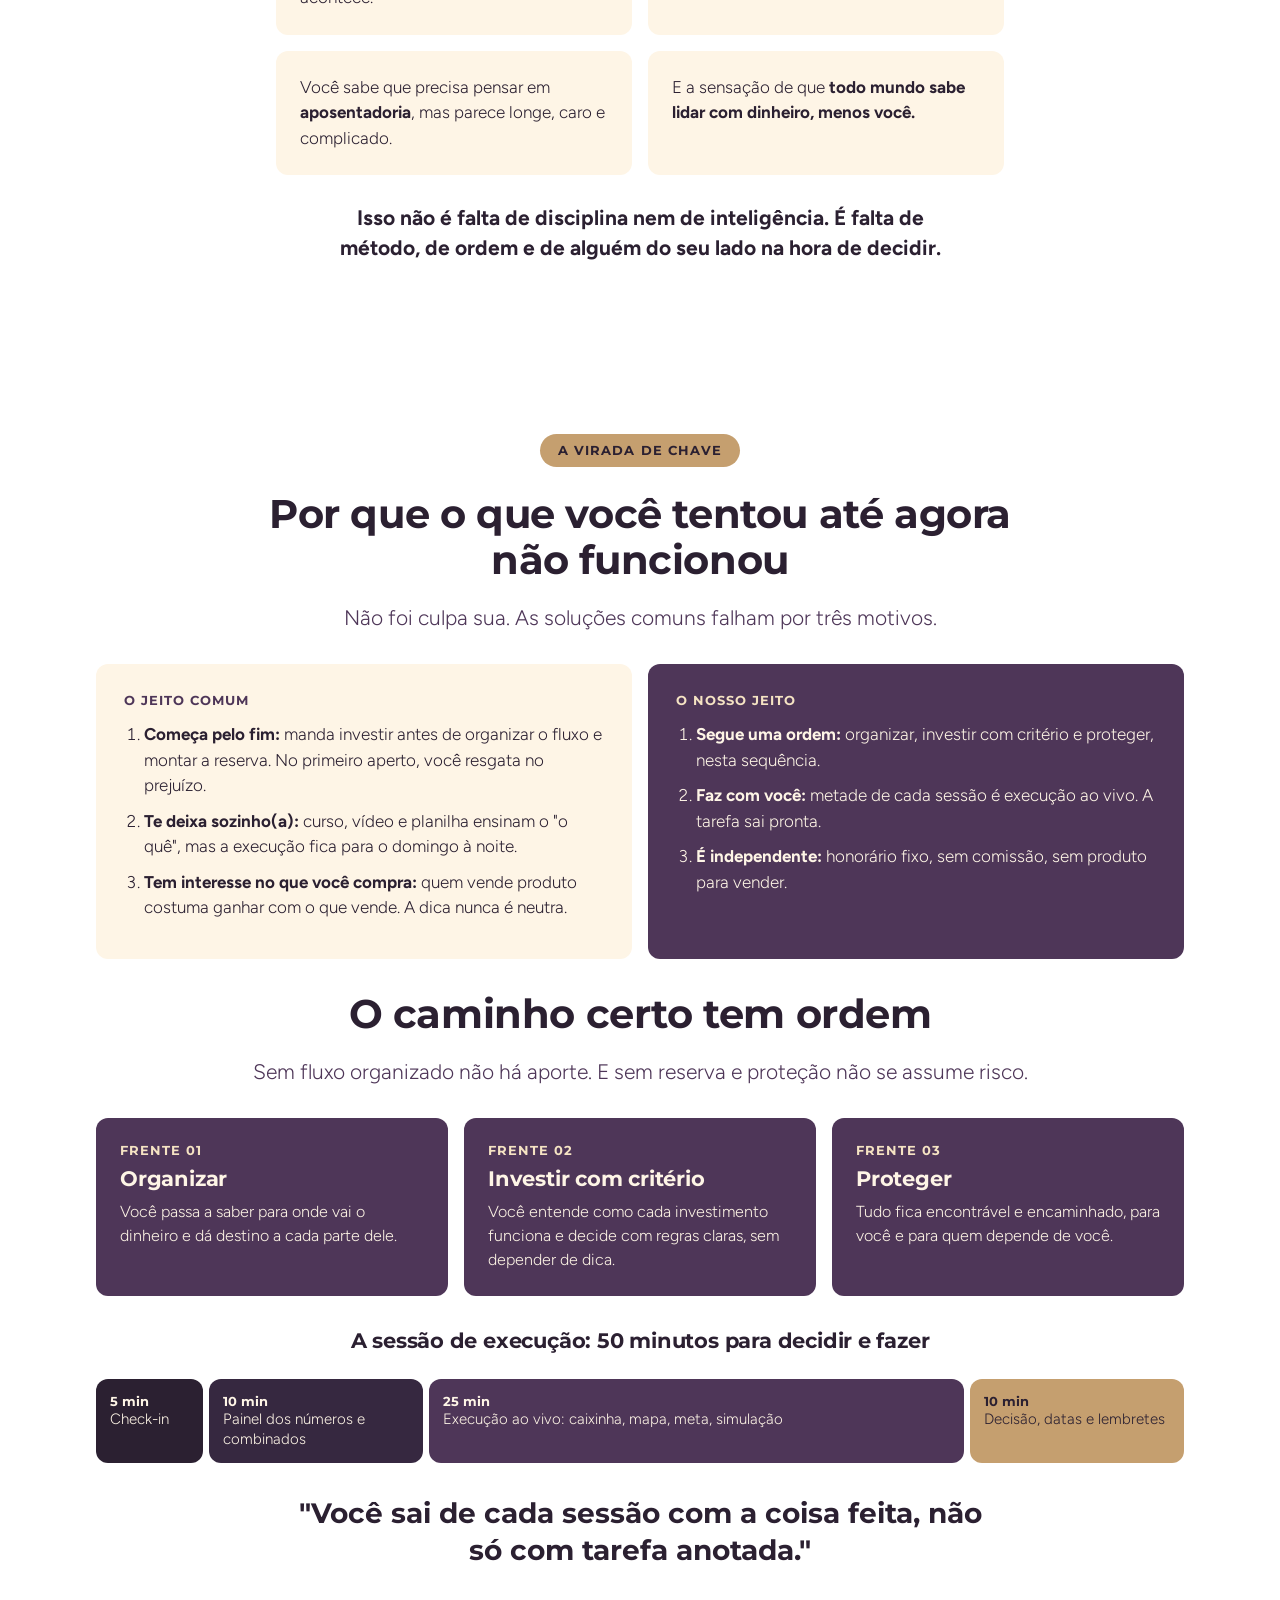
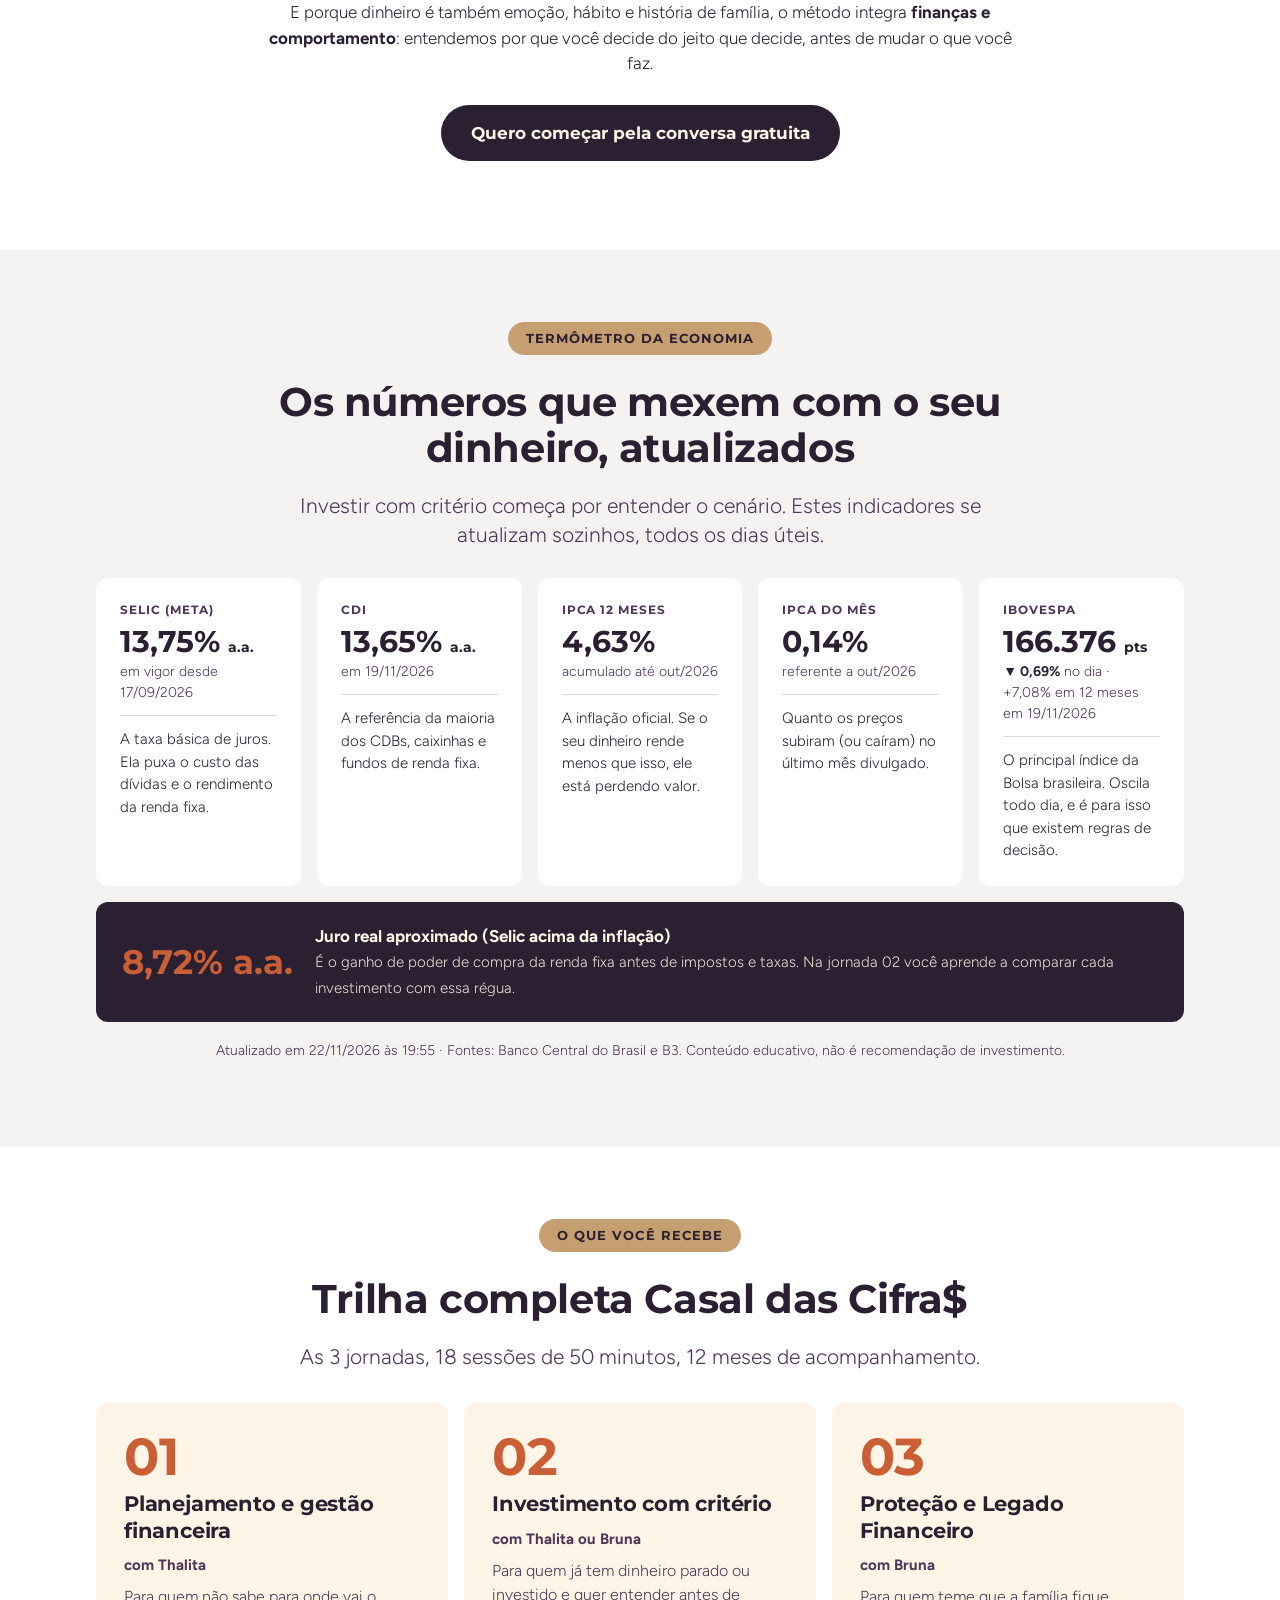
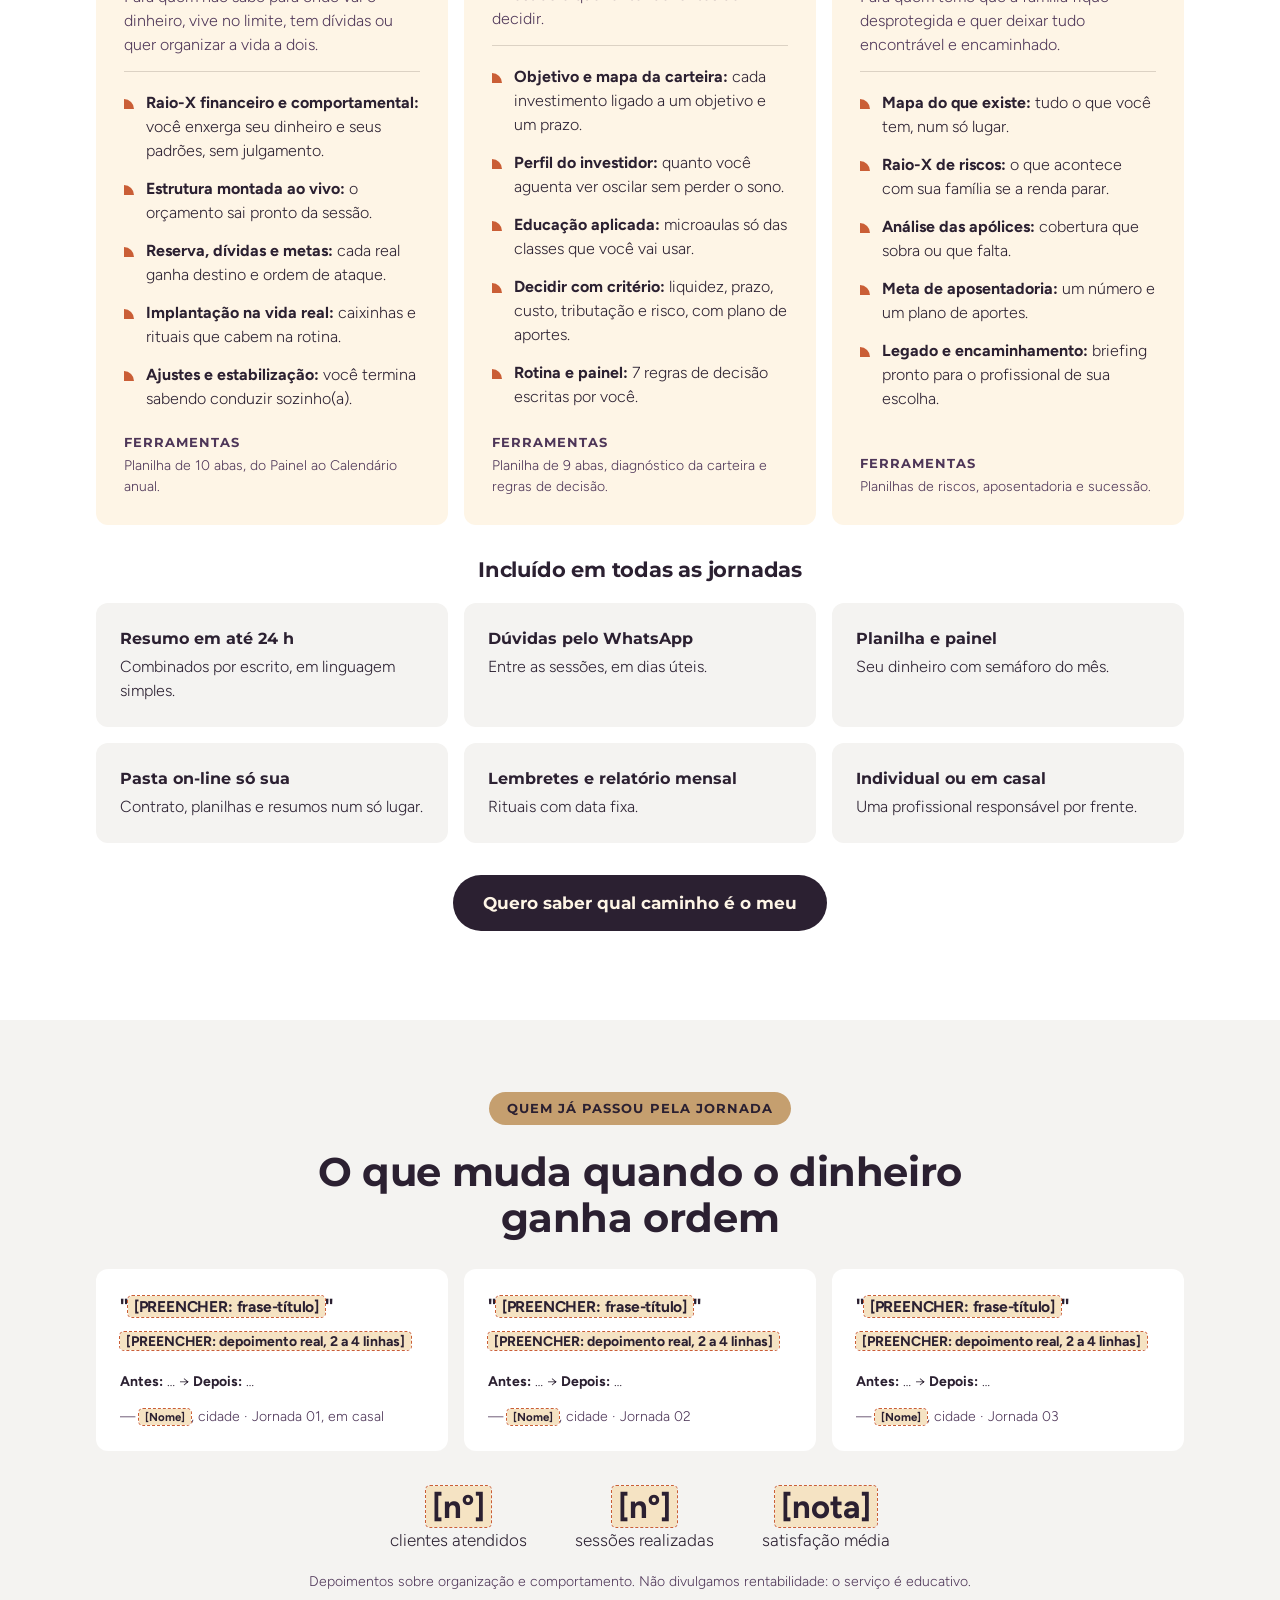
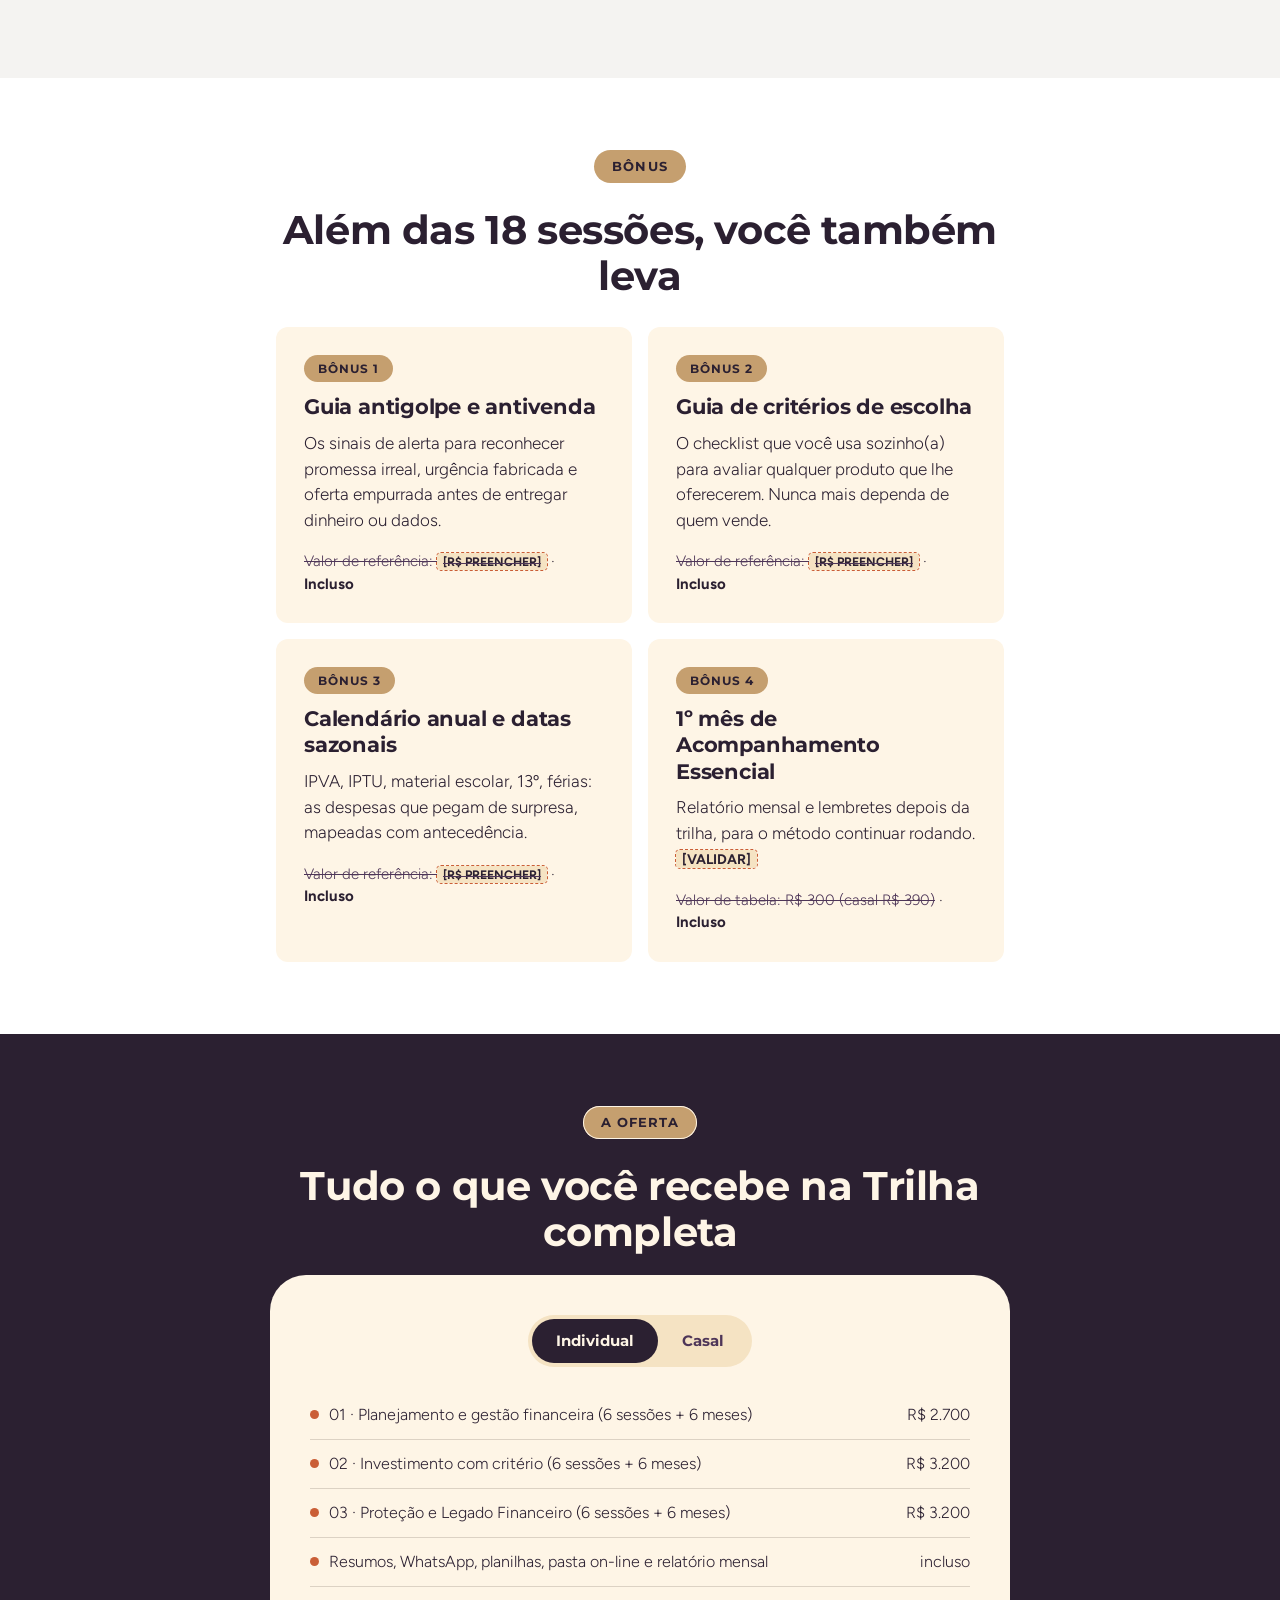
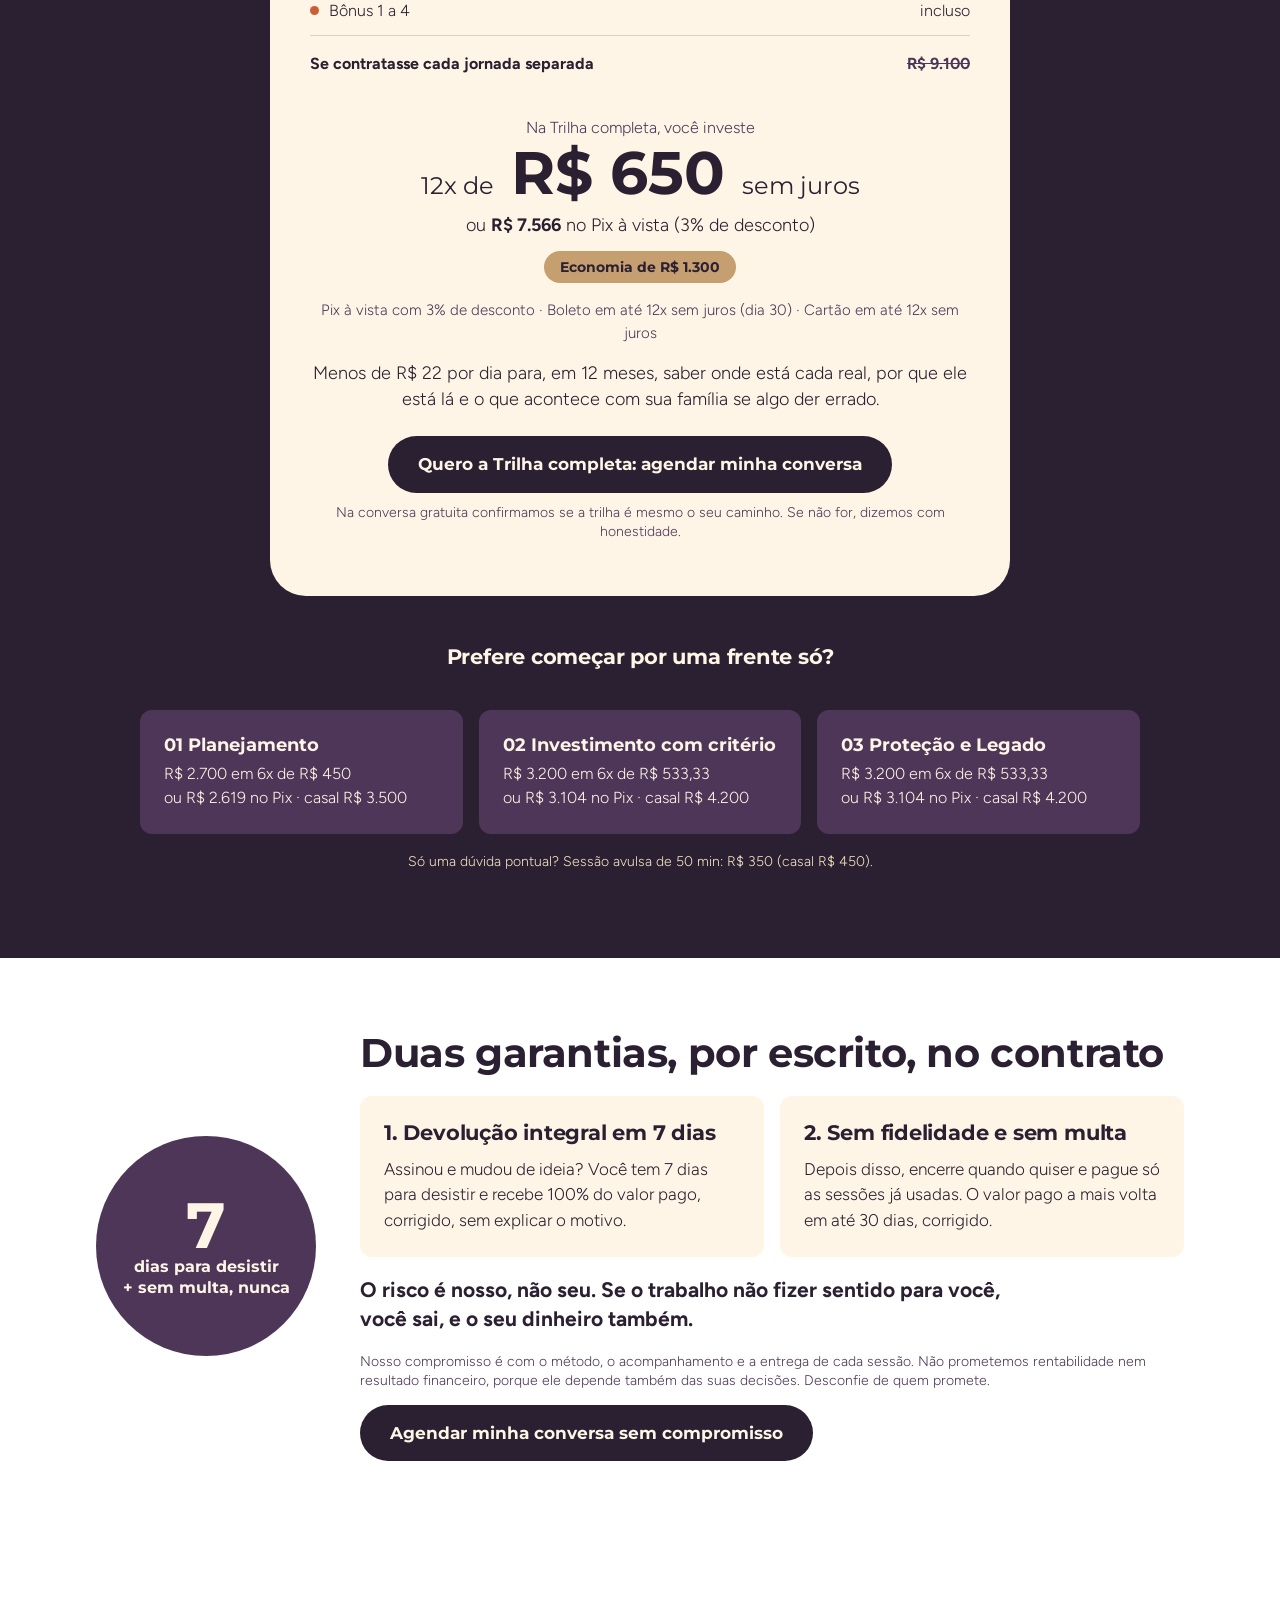
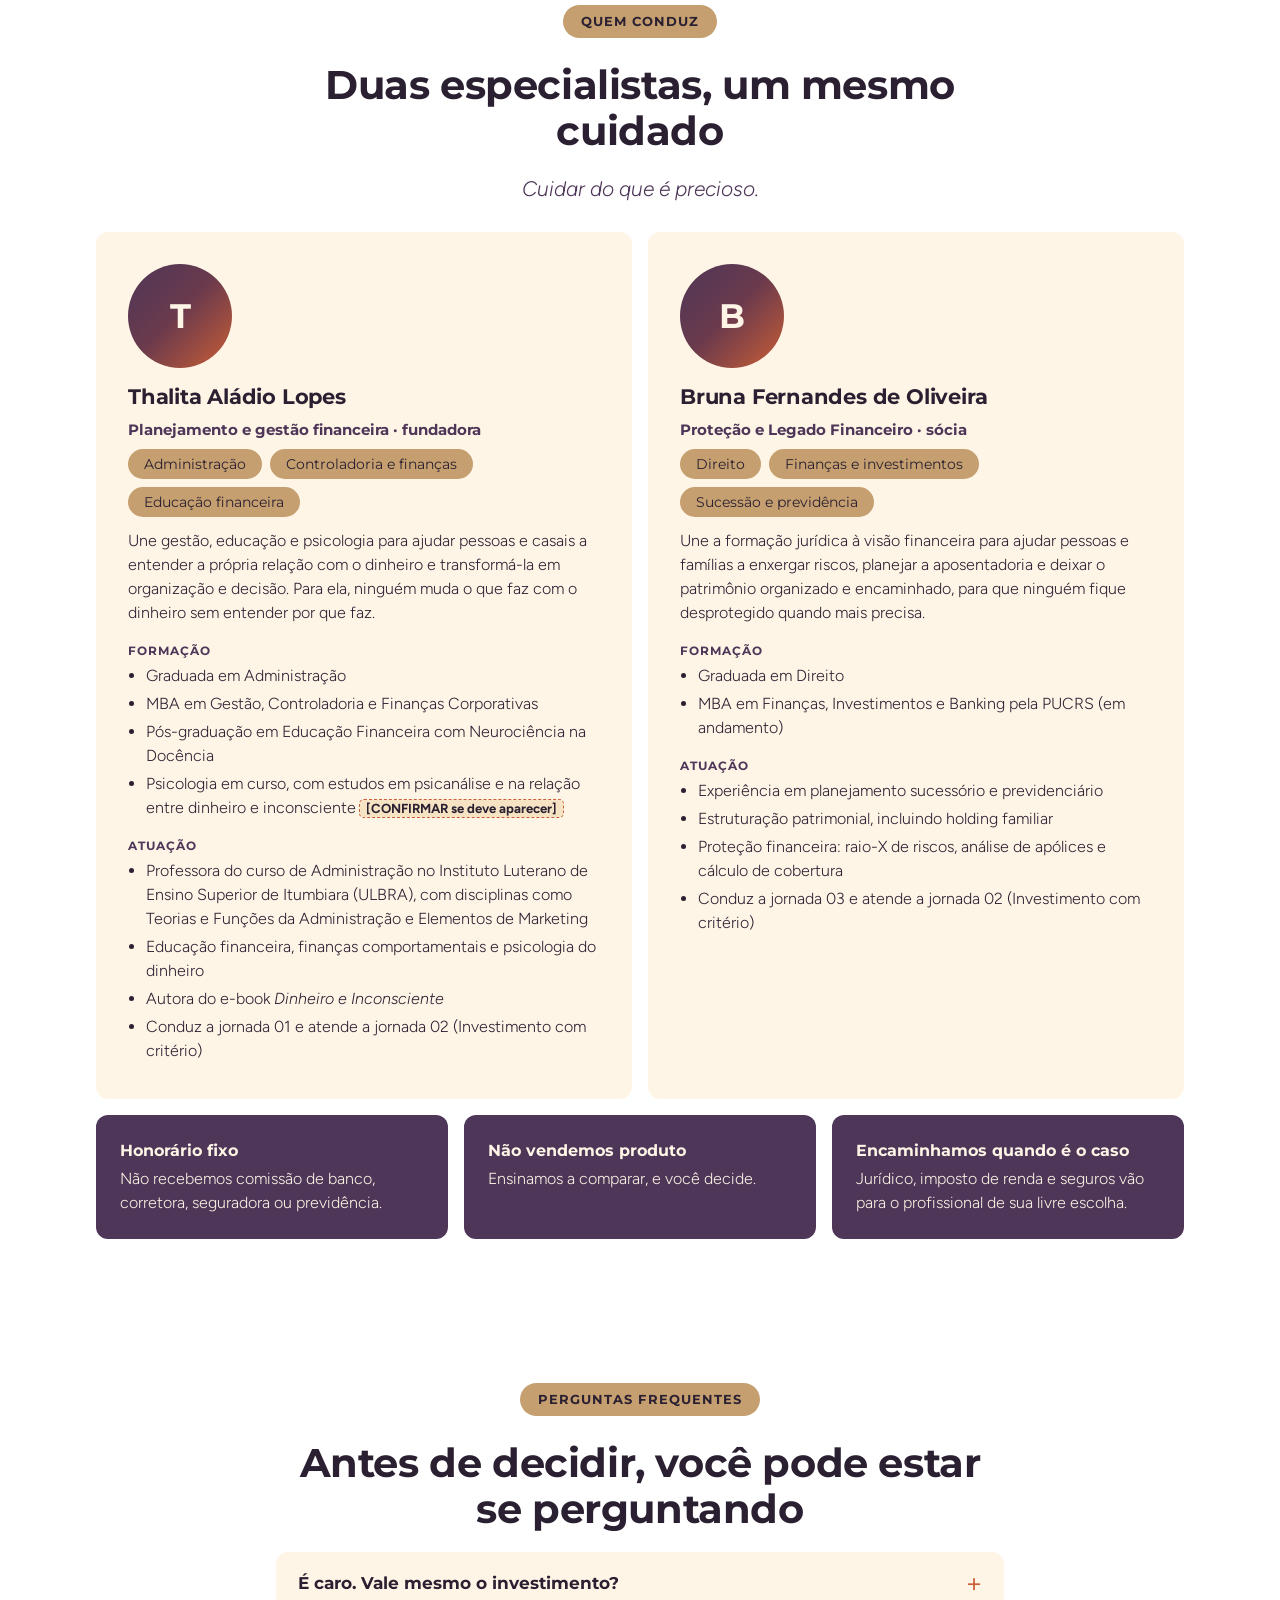
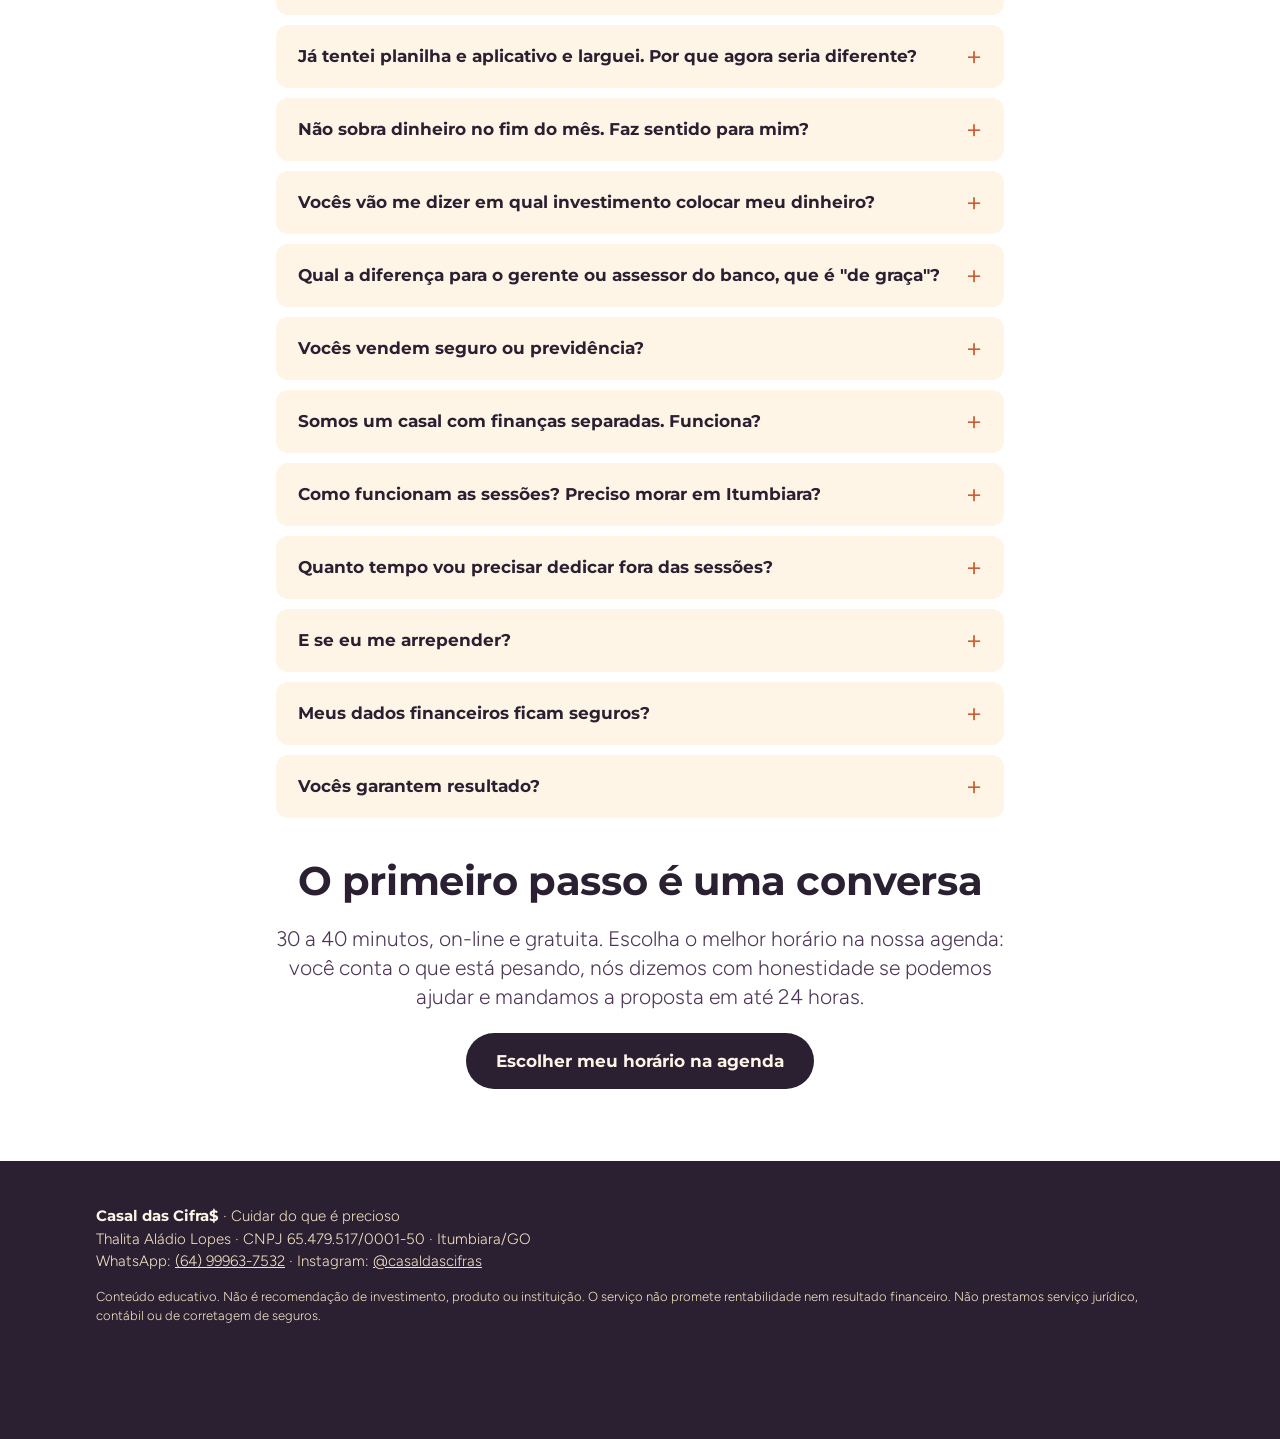
==== commit 3e768469: "Página de vendas: formações de Thalita e Bruna, WhatsApp e Instagram Co-Authored-By: Claude Opus 5.5" ====
--- a/vendas/index.html
+++ b/vendas/index.html
@@ -506,11 +506,13 @@
       <div class="ex">
         <div class="ph">T</div><!-- trocar pela foto: <img class="ph" src="thalita.webp" alt="Thalita Aládio"> -->
         <h3>Thalita Aládio Lopes</h3><div class="role">Planejamento e gestão financeira · fundadora</div>
-        <div class="pills"><span>Administração</span><span>Docência</span><span>Psicologia do dinheiro</span></div>
+        <div class="pills"><span>Administração</span><span>Controladoria e finanças</span><span>Educação financeira</span></div>
         <p class="bio">Une gestão, educação e psicologia para ajudar pessoas e casais a entender a própria relação com o dinheiro e transformá-la em organização e decisão. Para ela, ninguém muda o que faz com o dinheiro sem entender por que faz.</p>
         <h4>Formação</h4>
         <ul>
-          <li>Administração <span class="pend">[CONFIRMAR: graduação, pós-graduação e instituições]</span></li>
+          <li>Graduada em Administração</li>
+          <li>MBA em Gestão, Controladoria e Finanças Corporativas</li>
+          <li>Pós-graduação em Educação Financeira com Neurociência na Docência</li>
           <li>Psicologia em curso, com estudos em psicanálise e na relação entre dinheiro e inconsciente <span class="pend">[CONFIRMAR se deve aparecer]</span></li>
         </ul>
         <h4>Atuação</h4>
@@ -529,7 +531,7 @@
         <h4>Formação</h4>
         <ul>
           <li>Graduada em Direito</li>
-          <li>MBA em Finanças, Banking e Investimentos (em andamento)</li>
+          <li>MBA em Finanças, Investimentos e Banking pela PUCRS (em andamento)</li>
         </ul>
         <h4>Atuação</h4>
         <ul>
@@ -597,8 +599,8 @@
    instagram: usuário sem @. */
 var CONFIG = {
   agendaUrl: 'https://calendar.app.google/T3UAaGMuarR9MnKC7',
-  whatsapp: '',
-  instagram: ''
+  whatsapp: '5564999637532',
+  instagram: 'casaldascifras'
 };
 
 (function(){
@@ -622,7 +624,7 @@
     wa.target = '_blank'; wa.rel = 'noopener';
   }
   var c = [];
-  if (CONFIG.whatsapp) c.push('WhatsApp: <a style="color:inherit" href="https://wa.me/' + CONFIG.whatsapp + '">+' + CONFIG.whatsapp + '</a>');
+  if (CONFIG.whatsapp) c.push('WhatsApp: <a style="color:inherit" href="https://wa.me/' + CONFIG.whatsapp + '">(' + CONFIG.whatsapp.slice(2,4) + ') ' + CONFIG.whatsapp.slice(4,9) + '-' + CONFIG.whatsapp.slice(9) + '</a>');
   if (CONFIG.instagram) c.push('Instagram: <a style="color:inherit" href="https://instagram.com/' + CONFIG.instagram + '">@' + CONFIG.instagram + '</a>');
   if (c.length) document.getElementById('contatos').innerHTML = c.join(' · ');
 })();
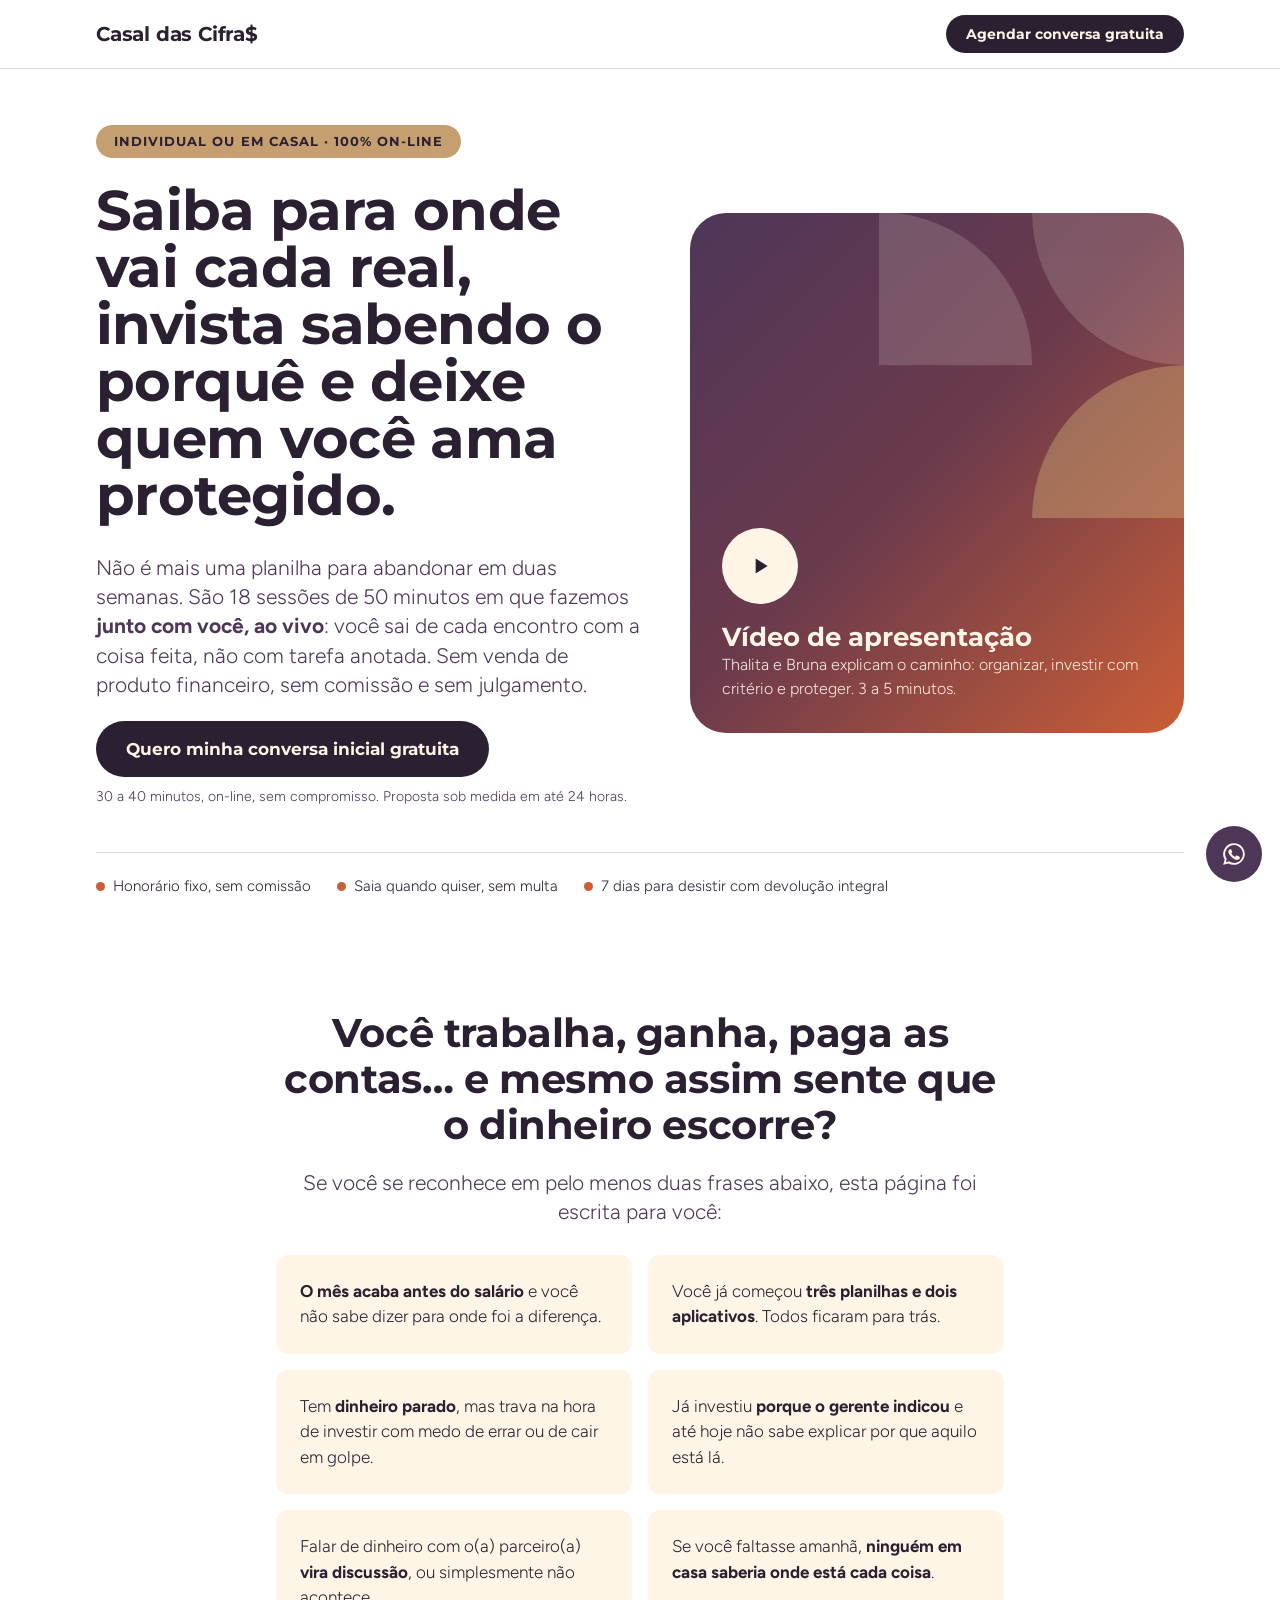
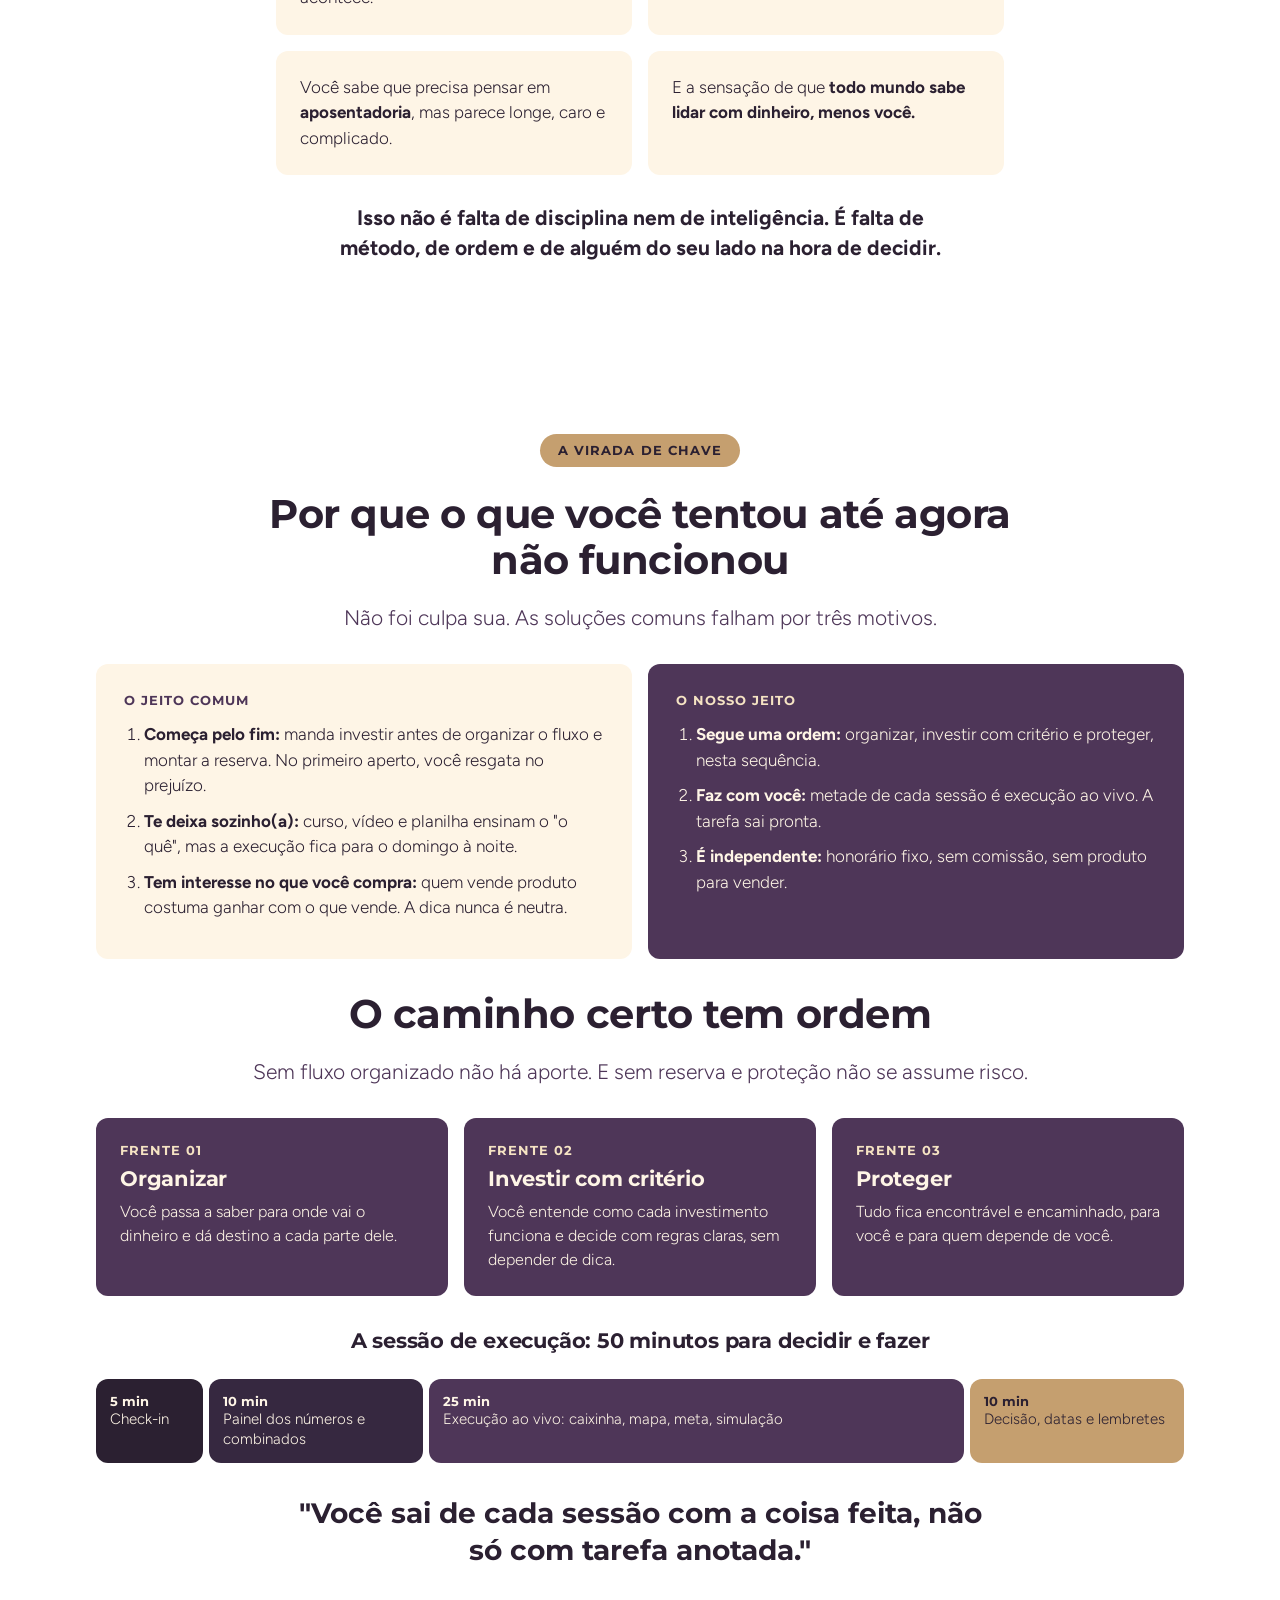
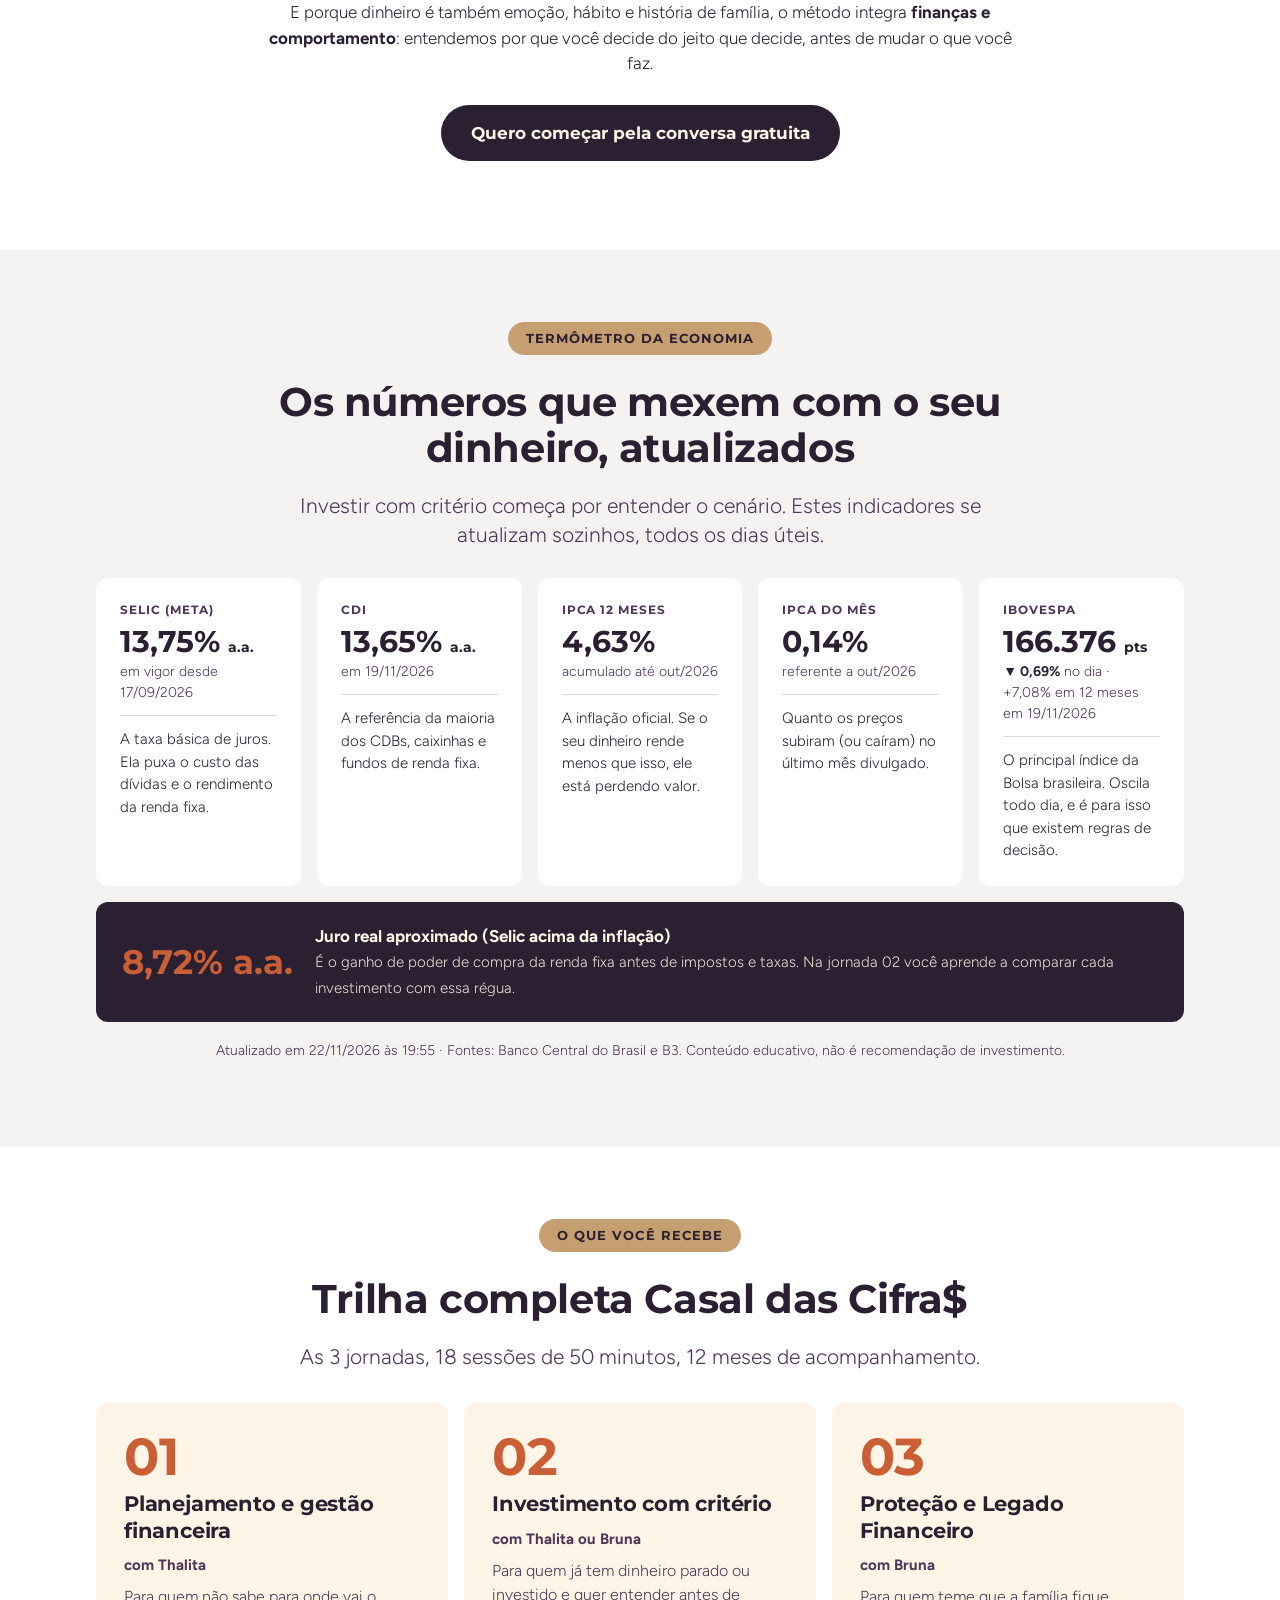
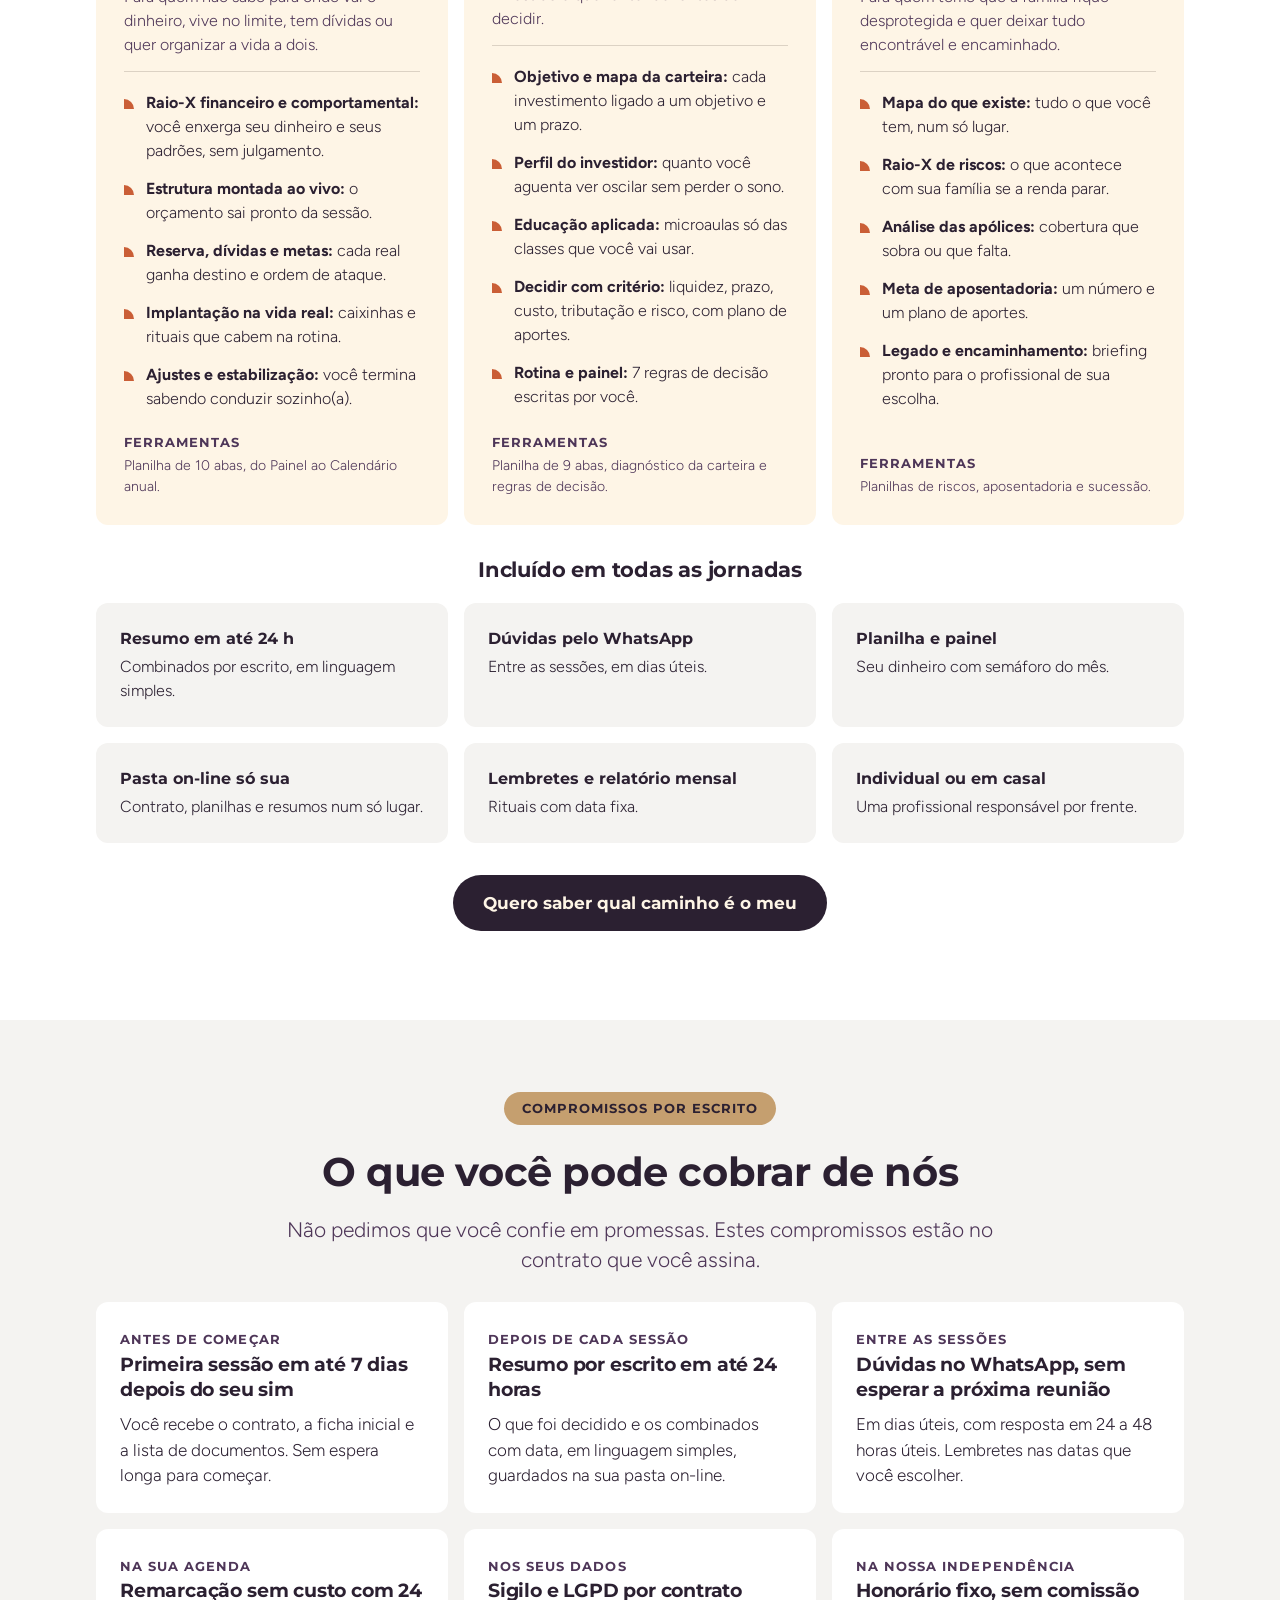
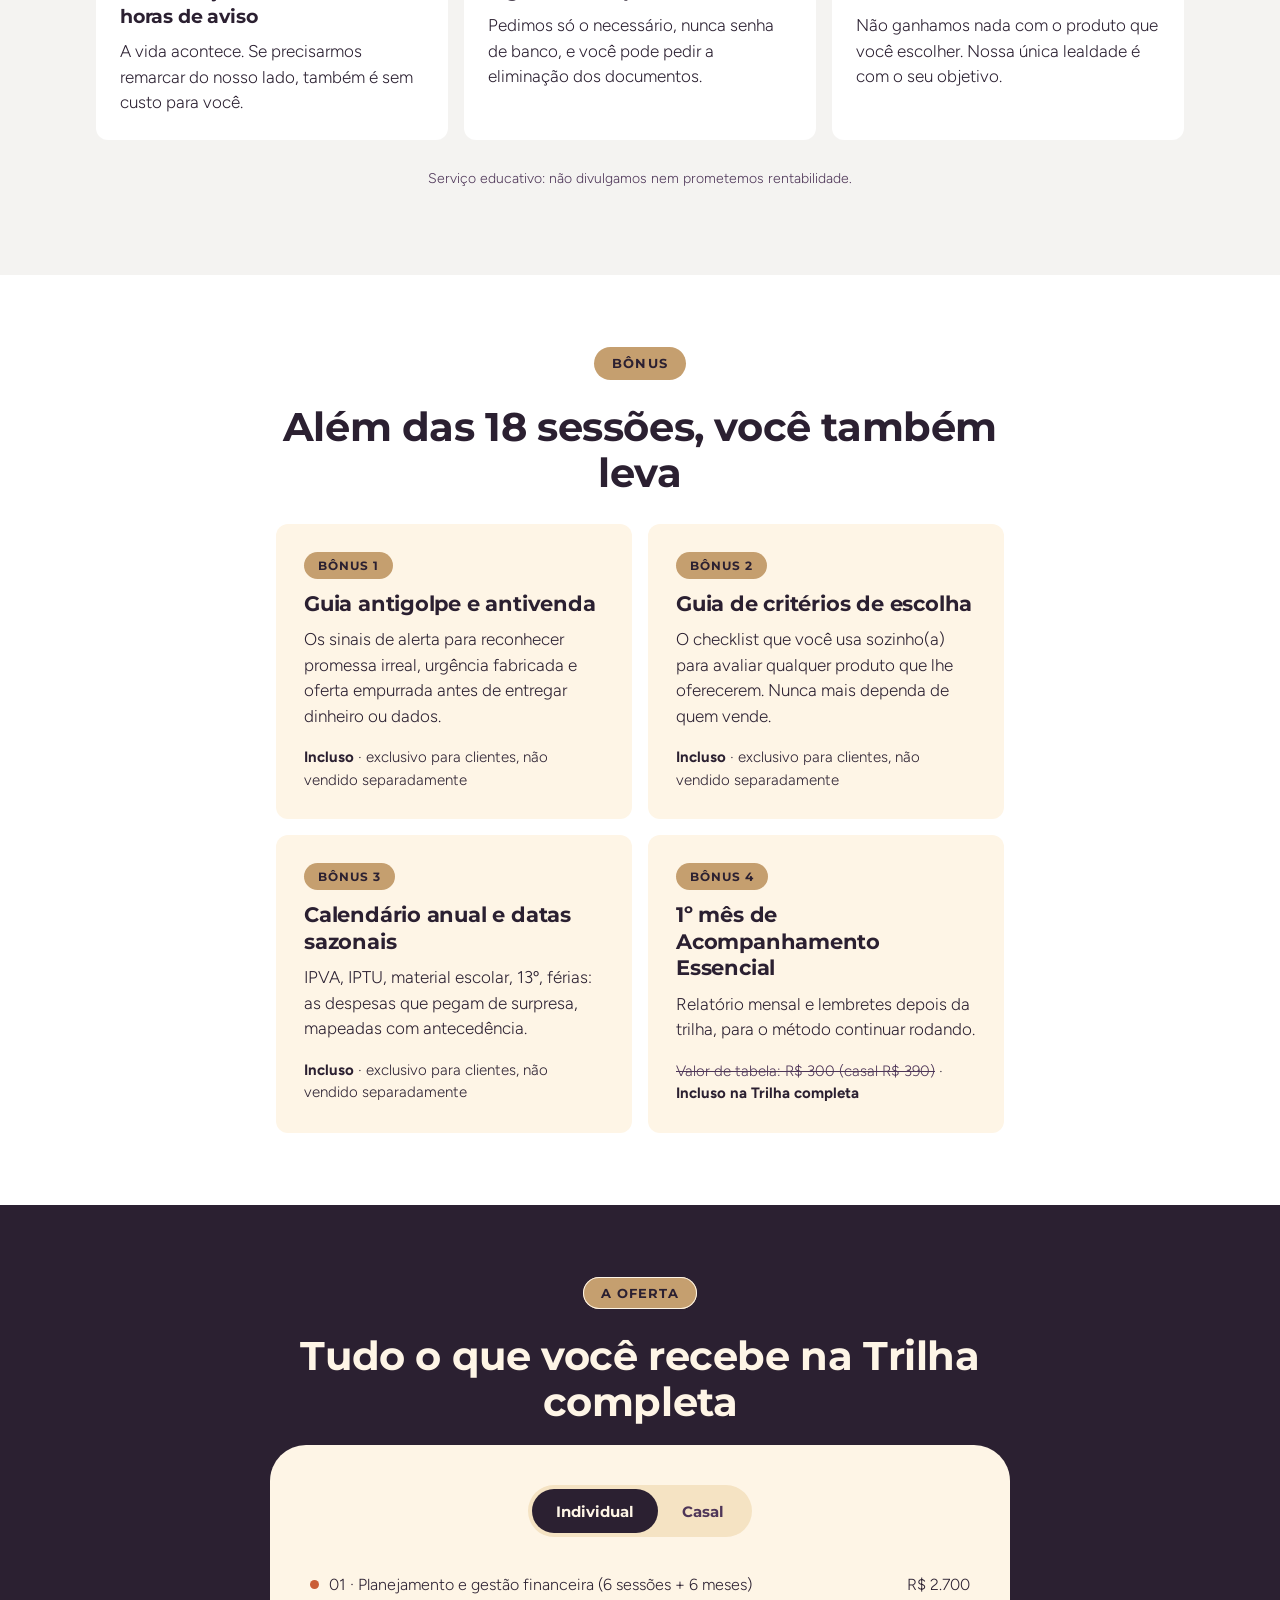
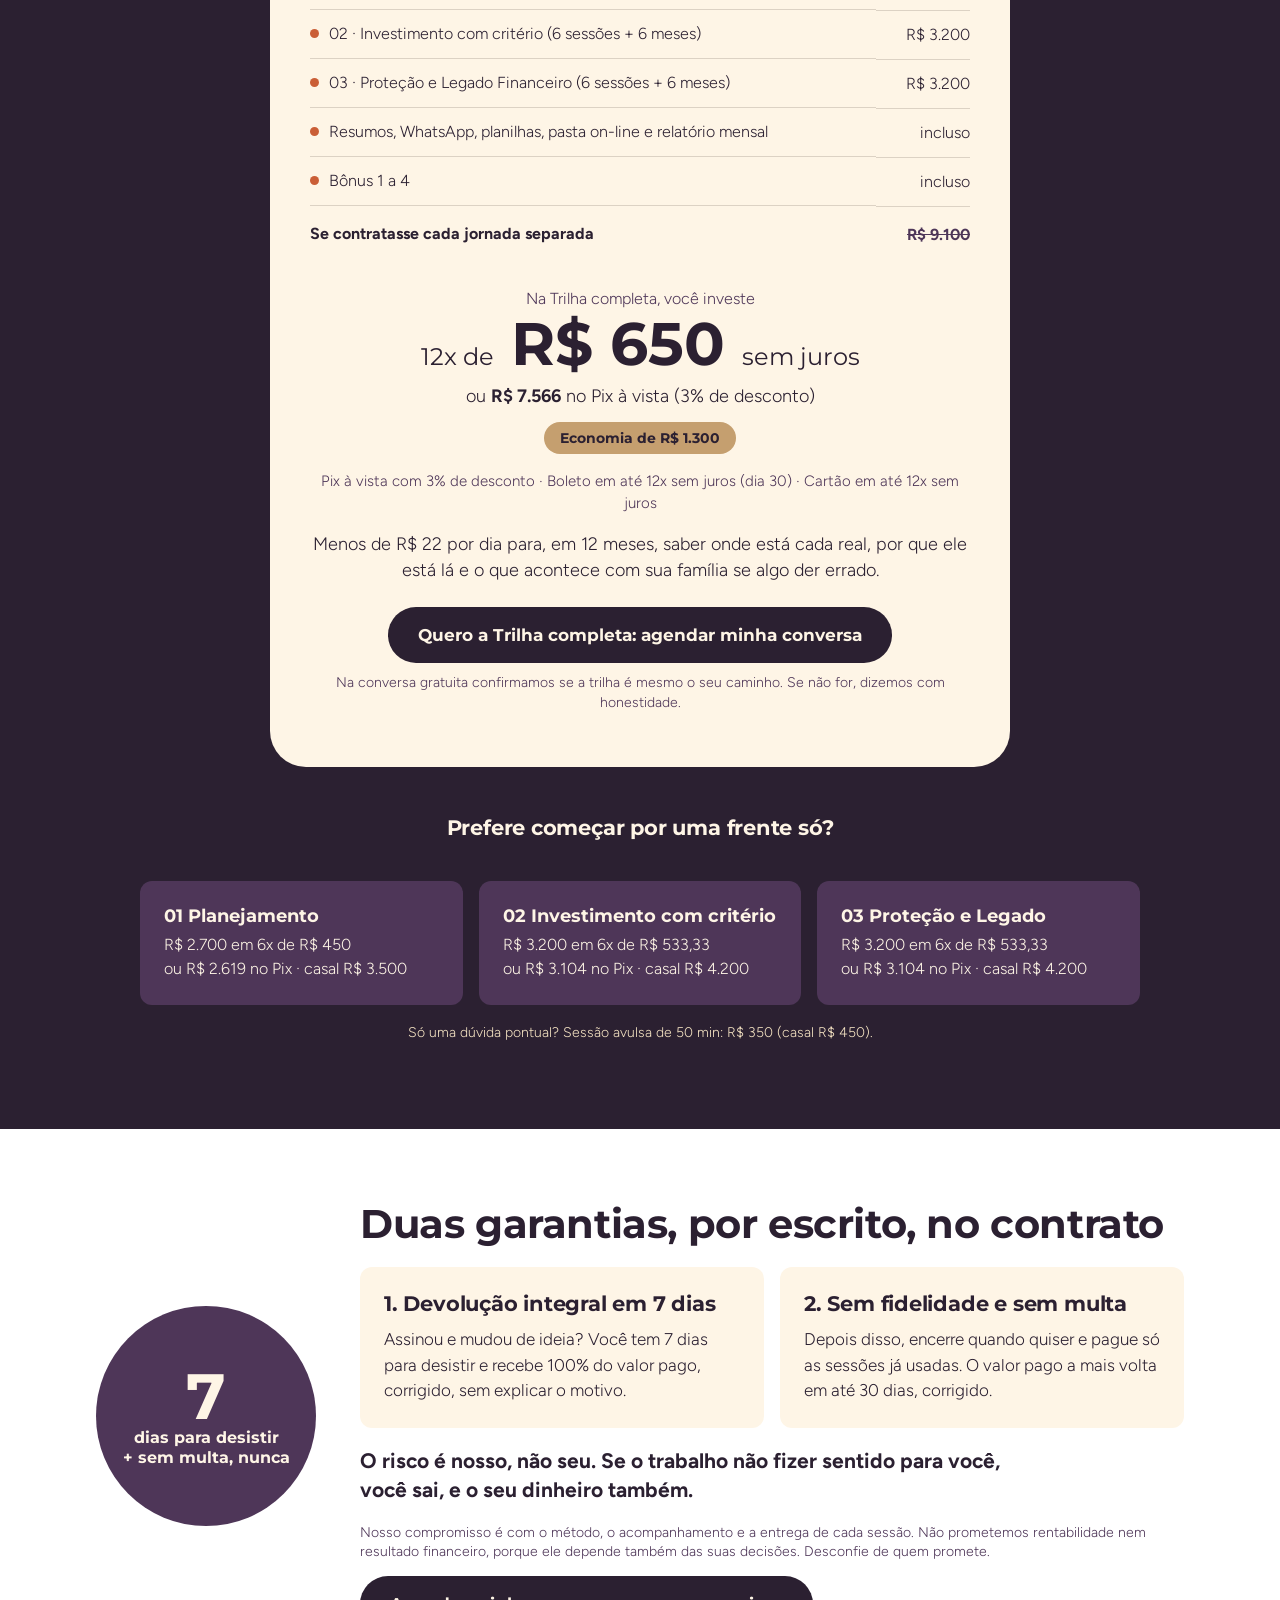
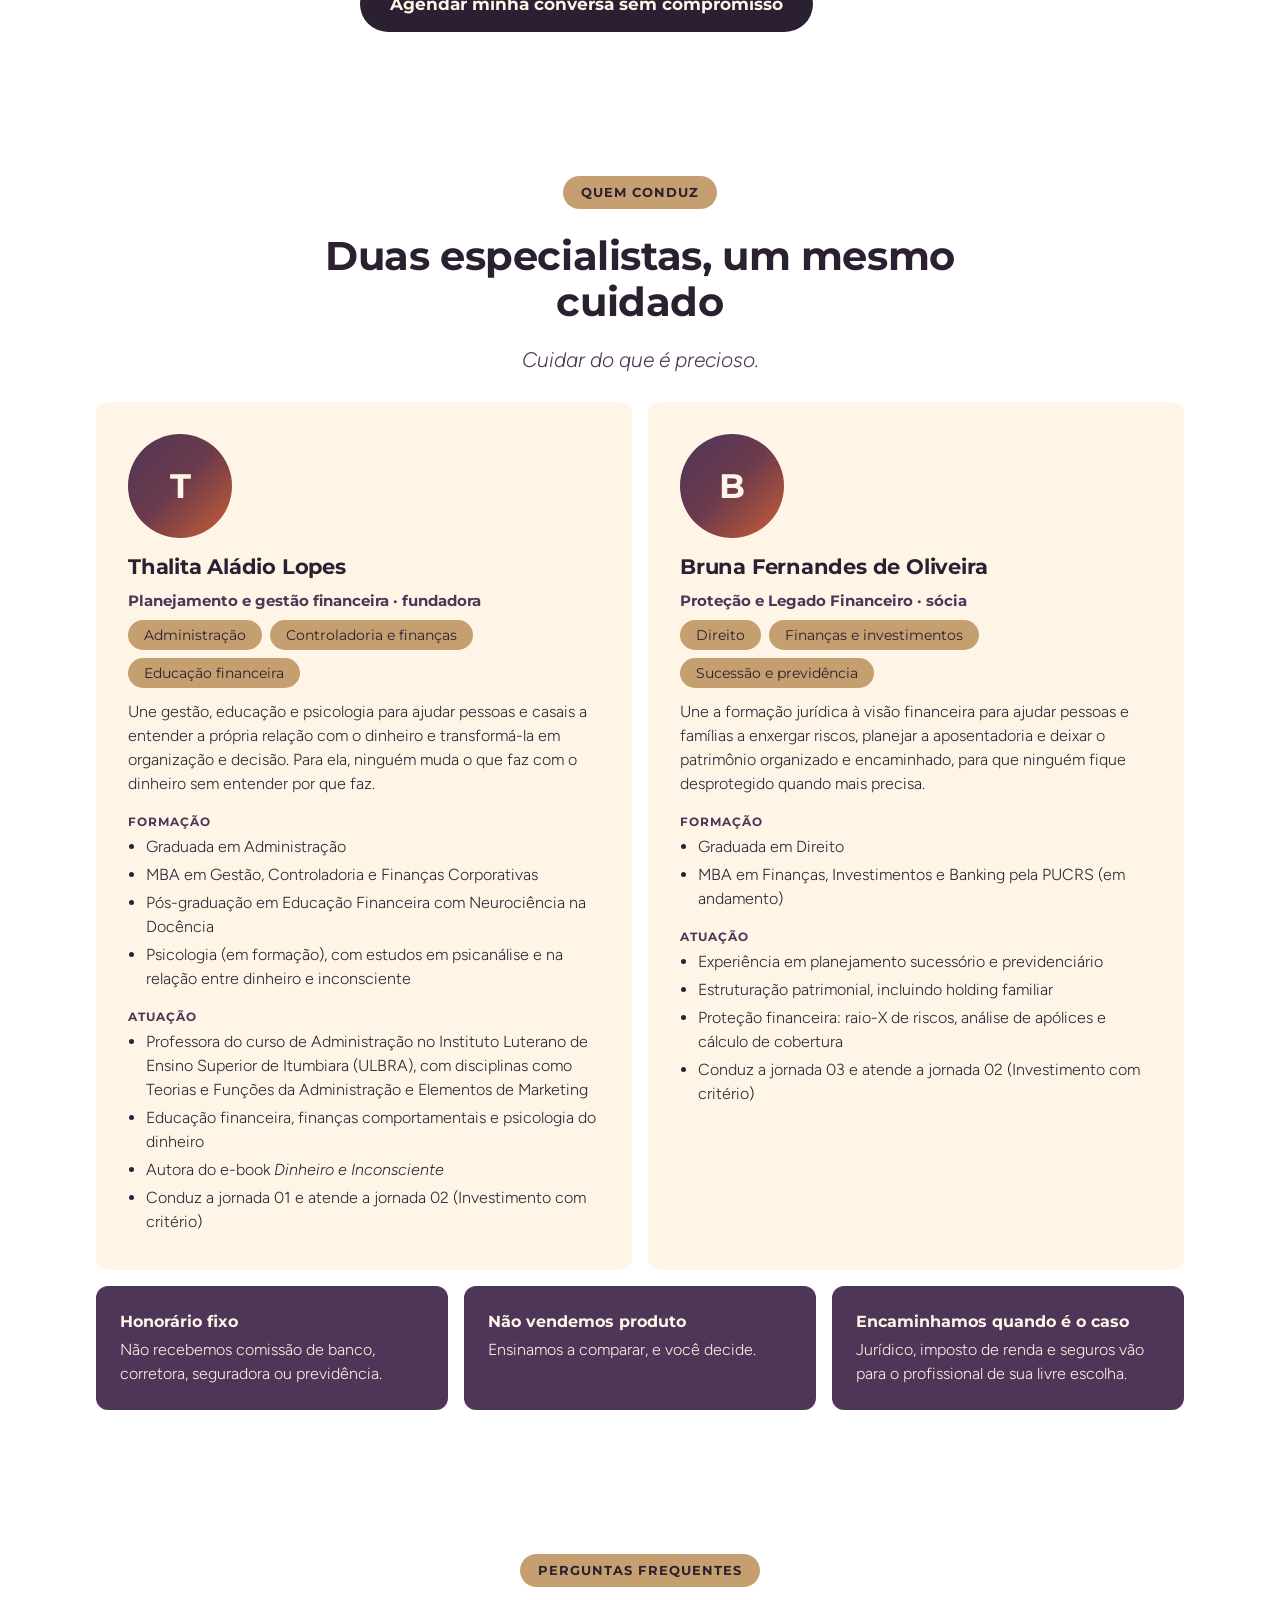
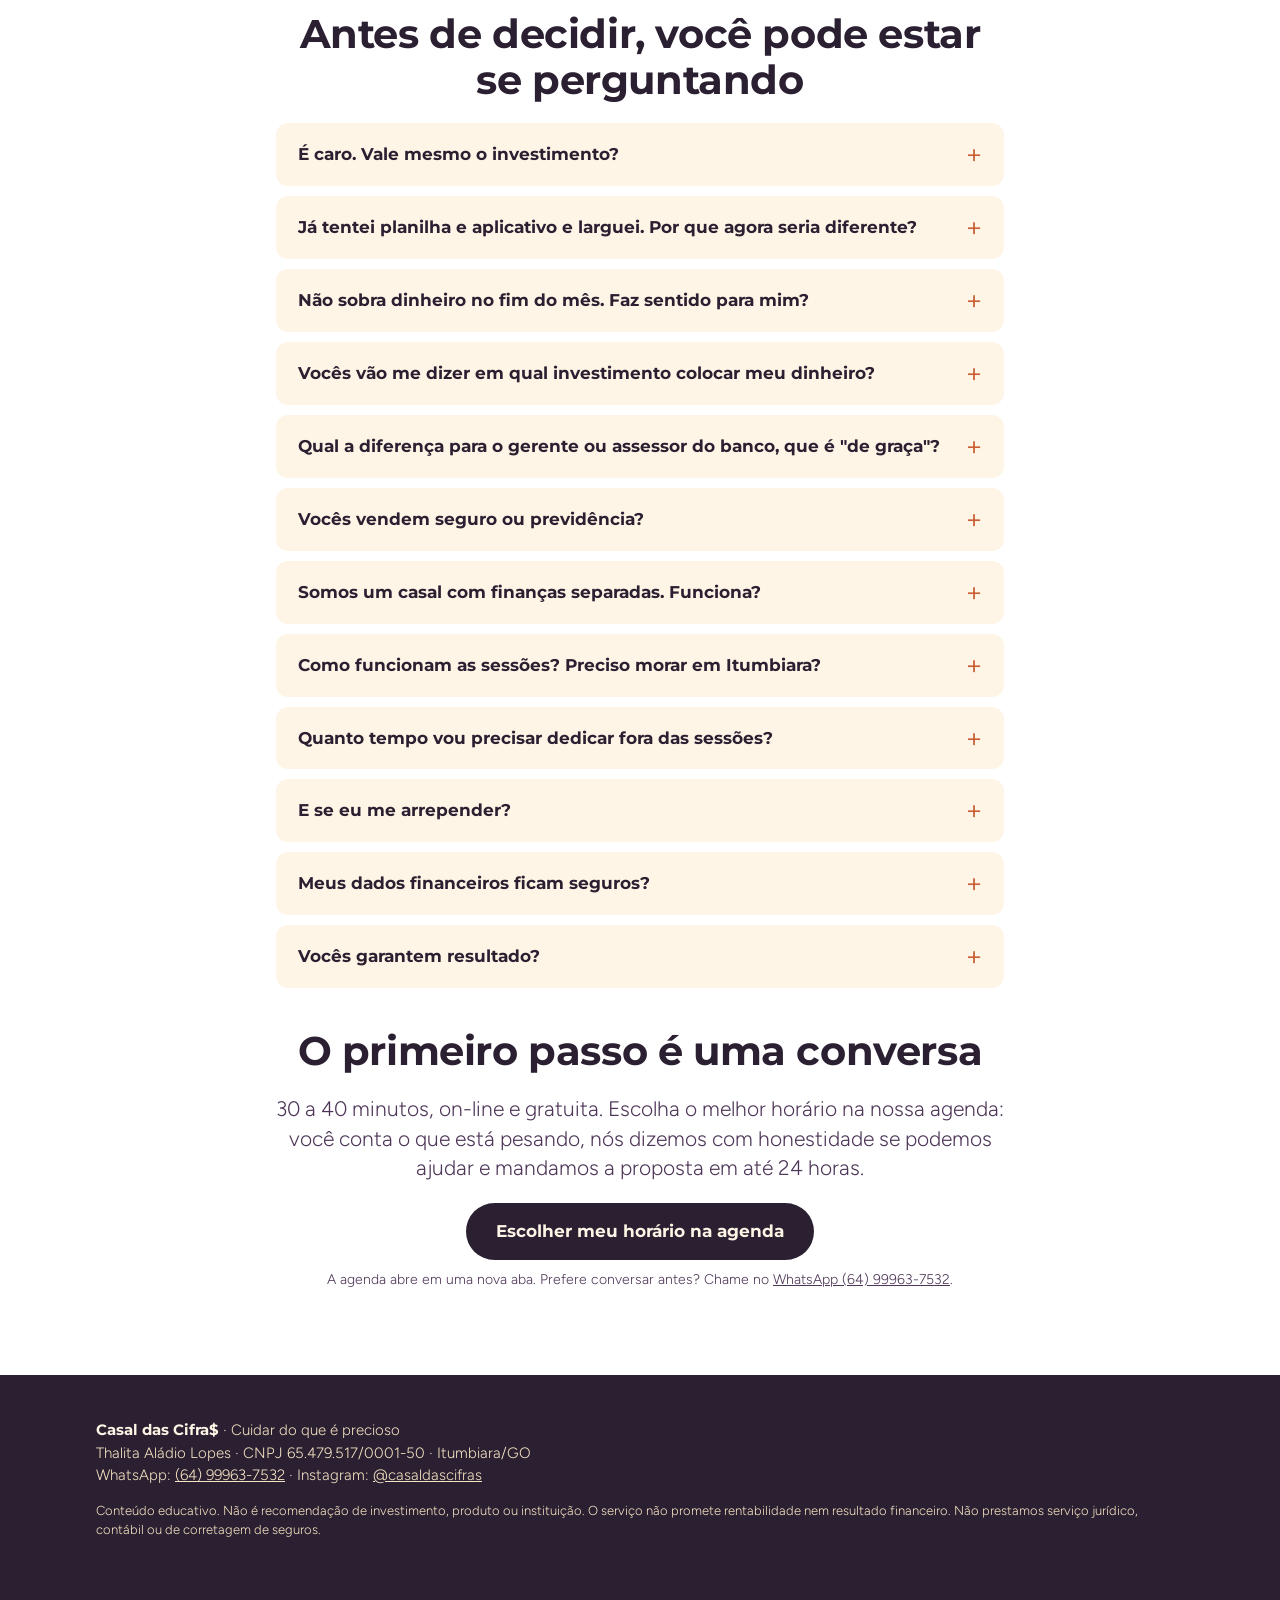
==== commit 2562efba: "Página de vendas: compromissos verificáveis no lugar de depoimentos, bônus sem preço fictício e Psic" ====
--- a/vendas/index.html
+++ b/vendas/index.html
@@ -408,25 +408,26 @@
   </div>
 </section>
 
-<!-- ============ PROVA SOCIAL ============ -->
+<!-- ============ PROVA: COMPROMISSOS VERIFICÁVEIS ============
+     Quando houver depoimentos REAIS com autorização por escrito, acrescente cartões aqui:
+     <div class="test"><h4>"Frase-título"</h4><p>Depoimento de 2 a 4 linhas.</p><div class="who">— Nome, cidade · Jornada 01</div></div>
+     Fale de organização e comportamento, nunca de rentabilidade. -->
 <section class="tint">
   <div class="wrap">
     <div class="narrow center">
-      <span class="tag">Quem já passou pela jornada</span>
-      <h2>O que muda quando o dinheiro ganha ordem</h2>
-    </div>
-    <!-- Cada cartão: frase-título + depoimento real + antes→depois + nome/cidade/jornada. Só com autorização escrita. -->
+      <span class="tag">Compromissos por escrito</span>
+      <h2>O que você pode cobrar de nós</h2>
+      <p class="lead">Não pedimos que você confie em promessas. Estes compromissos estão no contrato que você assina.</p>
+    </div>
     <div class="tests">
-      <div class="test"><h4>"<span class="pend">[PREENCHER: frase-título]</span>"</h4><p><span class="pend">[PREENCHER: depoimento real, 2 a 4 linhas]</span></p><p style="font-size:14px"><strong>Antes:</strong> … → <strong>Depois:</strong> …</p><div class="who">— <span class="pend">[Nome]</span>, cidade · Jornada 01, em casal</div></div>
-      <div class="test"><h4>"<span class="pend">[PREENCHER: frase-título]</span>"</h4><p><span class="pend">[PREENCHER: depoimento real, 2 a 4 linhas]</span></p><p style="font-size:14px"><strong>Antes:</strong> … → <strong>Depois:</strong> …</p><div class="who">— <span class="pend">[Nome]</span>, cidade · Jornada 02</div></div>
-      <div class="test"><h4>"<span class="pend">[PREENCHER: frase-título]</span>"</h4><p><span class="pend">[PREENCHER: depoimento real, 2 a 4 linhas]</span></p><p style="font-size:14px"><strong>Antes:</strong> … → <strong>Depois:</strong> …</p><div class="who">— <span class="pend">[Nome]</span>, cidade · Jornada 03</div></div>
-    </div>
-    <div class="stats">
-      <div><b><span class="pend">[nº]</span></b>clientes atendidos</div>
-      <div><b><span class="pend">[nº]</span></b>sessões realizadas</div>
-      <div><b><span class="pend">[nota]</span></b>satisfação média</div>
-    </div>
-    <p class="note">Depoimentos sobre organização e comportamento. Não divulgamos rentabilidade: o serviço é educativo.</p>
+      <div class="test"><span class="rotulo">Antes de começar</span><h4>Primeira sessão em até 7 dias depois do seu sim</h4><p style="margin:0">Você recebe o contrato, a ficha inicial e a lista de documentos. Sem espera longa para começar.</p></div>
+      <div class="test"><span class="rotulo">Depois de cada sessão</span><h4>Resumo por escrito em até 24 horas</h4><p style="margin:0">O que foi decidido e os combinados com data, em linguagem simples, guardados na sua pasta on-line.</p></div>
+      <div class="test"><span class="rotulo">Entre as sessões</span><h4>Dúvidas no WhatsApp, sem esperar a próxima reunião</h4><p style="margin:0">Em dias úteis, com resposta em 24 a 48 horas úteis. Lembretes nas datas que você escolher.</p></div>
+      <div class="test"><span class="rotulo">Na sua agenda</span><h4>Remarcação sem custo com 24 horas de aviso</h4><p style="margin:0">A vida acontece. Se precisarmos remarcar do nosso lado, também é sem custo para você.</p></div>
+      <div class="test"><span class="rotulo">Nos seus dados</span><h4>Sigilo e LGPD por contrato</h4><p style="margin:0">Pedimos só o necessário, nunca senha de banco, e você pode pedir a eliminação dos documentos.</p></div>
+      <div class="test"><span class="rotulo">Na nossa independência</span><h4>Honorário fixo, sem comissão</h4><p style="margin:0">Não ganhamos nada com o produto que você escolher. Nossa única lealdade é com o seu objetivo.</p></div>
+    </div>
+    <p class="note">Serviço educativo: não divulgamos nem prometemos rentabilidade.</p>
   </div>
 </section>
 
@@ -435,10 +436,10 @@
   <div class="wrap narrow">
     <div class="center"><span class="tag">Bônus</span><h2>Além das 18 sessões, você também leva</h2></div>
     <div class="bonus">
-      <div class="bn"><span class="rib">BÔNUS 1</span><h3>Guia antigolpe e antivenda</h3><p>Os sinais de alerta para reconhecer promessa irreal, urgência fabricada e oferta empurrada antes de entregar dinheiro ou dados.</p><div class="val"><s>Valor de referência: <span class="pend">[R$ PREENCHER]</span></s> · <span class="free">Incluso</span></div></div>
-      <div class="bn"><span class="rib">BÔNUS 2</span><h3>Guia de critérios de escolha</h3><p>O checklist que você usa sozinho(a) para avaliar qualquer produto que lhe oferecerem. Nunca mais dependa de quem vende.</p><div class="val"><s>Valor de referência: <span class="pend">[R$ PREENCHER]</span></s> · <span class="free">Incluso</span></div></div>
-      <div class="bn"><span class="rib">BÔNUS 3</span><h3>Calendário anual e datas sazonais</h3><p>IPVA, IPTU, material escolar, 13º, férias: as despesas que pegam de surpresa, mapeadas com antecedência.</p><div class="val"><s>Valor de referência: <span class="pend">[R$ PREENCHER]</span></s> · <span class="free">Incluso</span></div></div>
-      <div class="bn"><span class="rib">BÔNUS 4</span><h3>1º mês de Acompanhamento Essencial</h3><p>Relatório mensal e lembretes depois da trilha, para o método continuar rodando. <span class="pend">[VALIDAR]</span></p><div class="val"><s>Valor de tabela: R$ 300 (casal R$ 390)</s> · <span class="free">Incluso</span></div></div>
+      <div class="bn"><span class="rib">BÔNUS 1</span><h3>Guia antigolpe e antivenda</h3><p>Os sinais de alerta para reconhecer promessa irreal, urgência fabricada e oferta empurrada antes de entregar dinheiro ou dados.</p><div class="val"><span class="free">Incluso</span> · exclusivo para clientes, não vendido separadamente</div></div>
+      <div class="bn"><span class="rib">BÔNUS 2</span><h3>Guia de critérios de escolha</h3><p>O checklist que você usa sozinho(a) para avaliar qualquer produto que lhe oferecerem. Nunca mais dependa de quem vende.</p><div class="val"><span class="free">Incluso</span> · exclusivo para clientes, não vendido separadamente</div></div>
+      <div class="bn"><span class="rib">BÔNUS 3</span><h3>Calendário anual e datas sazonais</h3><p>IPVA, IPTU, material escolar, 13º, férias: as despesas que pegam de surpresa, mapeadas com antecedência.</p><div class="val"><span class="free">Incluso</span> · exclusivo para clientes, não vendido separadamente</div></div>
+      <div class="bn"><span class="rib">BÔNUS 4</span><h3>1º mês de Acompanhamento Essencial</h3><p>Relatório mensal e lembretes depois da trilha, para o método continuar rodando.</p><div class="val"><s>Valor de tabela: R$ 300 (casal R$ 390)</s> · <span class="free">Incluso na Trilha completa</span></div></div>
     </div>
   </div>
 </section>
@@ -513,7 +514,7 @@
           <li>Graduada em Administração</li>
           <li>MBA em Gestão, Controladoria e Finanças Corporativas</li>
           <li>Pós-graduação em Educação Financeira com Neurociência na Docência</li>
-          <li>Psicologia em curso, com estudos em psicanálise e na relação entre dinheiro e inconsciente <span class="pend">[CONFIRMAR se deve aparecer]</span></li>
+          <li>Psicologia (em formação), com estudos em psicanálise e na relação entre dinheiro e inconsciente</li>
         </ul>
         <h4>Atuação</h4>
         <ul>
@@ -571,7 +572,7 @@
       <p class="lead">30 a 40 minutos, on-line e gratuita. Escolha o melhor horário na nossa agenda: você conta o que está pesando, nós dizemos com honestidade se podemos ajudar e mandamos a proposta em até 24 horas.</p>
       <a class="btn" href="#agendar" data-cta data-agenda>Escolher meu horário na agenda</a>
       <div id="agenda-embed"></div>
-      <p class="micro" id="agenda-pend"><span class="pend">[PREENCHER: link da página de agendamento do Google Agenda em CONFIG.agendaUrl]</span></p>
+      <p class="micro">A agenda abre em uma nova aba. Prefere conversar antes? Chame no <a href="https://wa.me/5564999637532" style="color:inherit">WhatsApp (64) 99963-7532</a>.</p>
     </div>
   </div>
 </section>
@@ -582,7 +583,7 @@
   <div class="wrap">
     <b>Casal das Cifra$</b> · Cuidar do que é precioso<br>
     Thalita Aládio Lopes · CNPJ 65.479.517/0001-50 · Itumbiara/GO<br>
-    <span id="contatos"><span class="pend">[PREENCHER: WhatsApp e Instagram em CONFIG]</span></span>
+    <span id="contatos">WhatsApp: <a style="color:inherit" href="https://wa.me/5564999637532">(64) 99963-7532</a> · Instagram: <a style="color:inherit" href="https://instagram.com/casaldascifras">@casaldascifras</a></span>
     <p class="disc">Conteúdo educativo. Não é recomendação de investimento, produto ou instituição. O serviço não promete rentabilidade nem resultado financeiro. Não prestamos serviço jurídico, contábil ou de corretagem de seguros.</p>
   </div>
 </footer>
